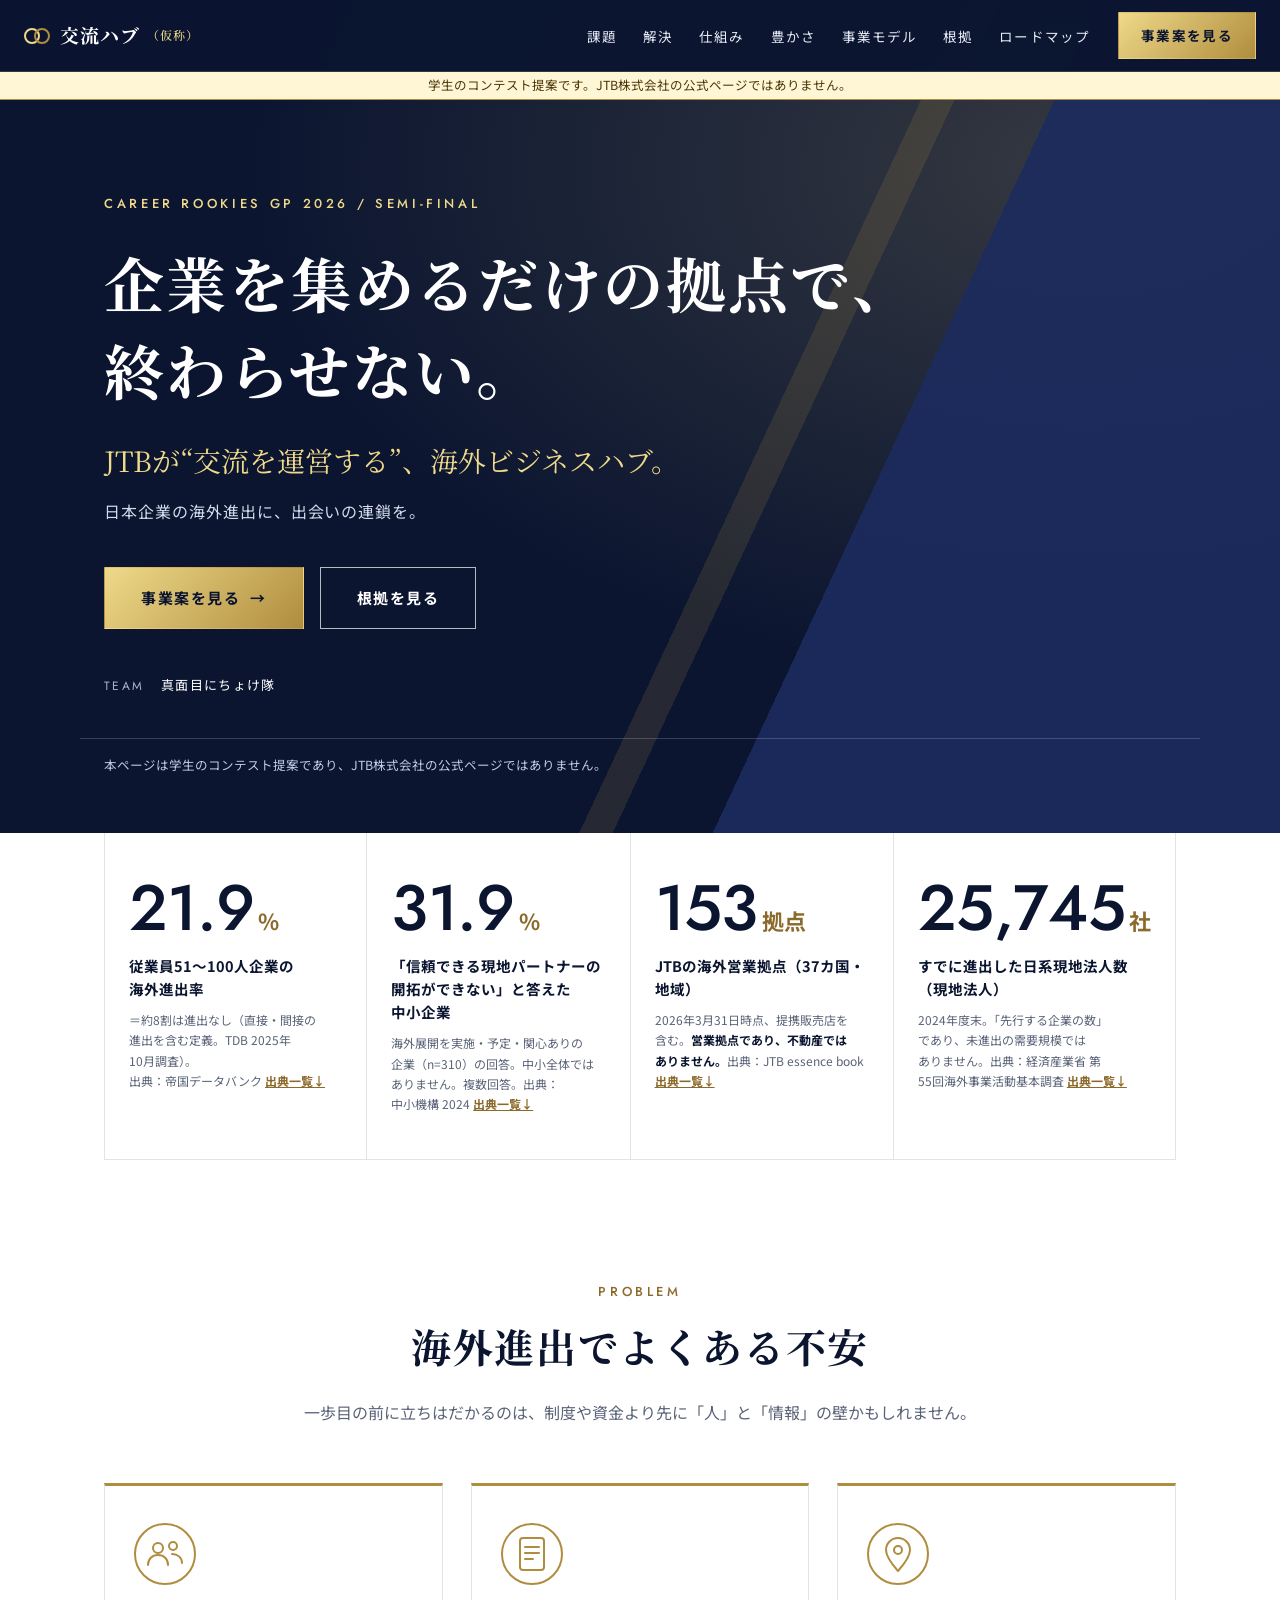
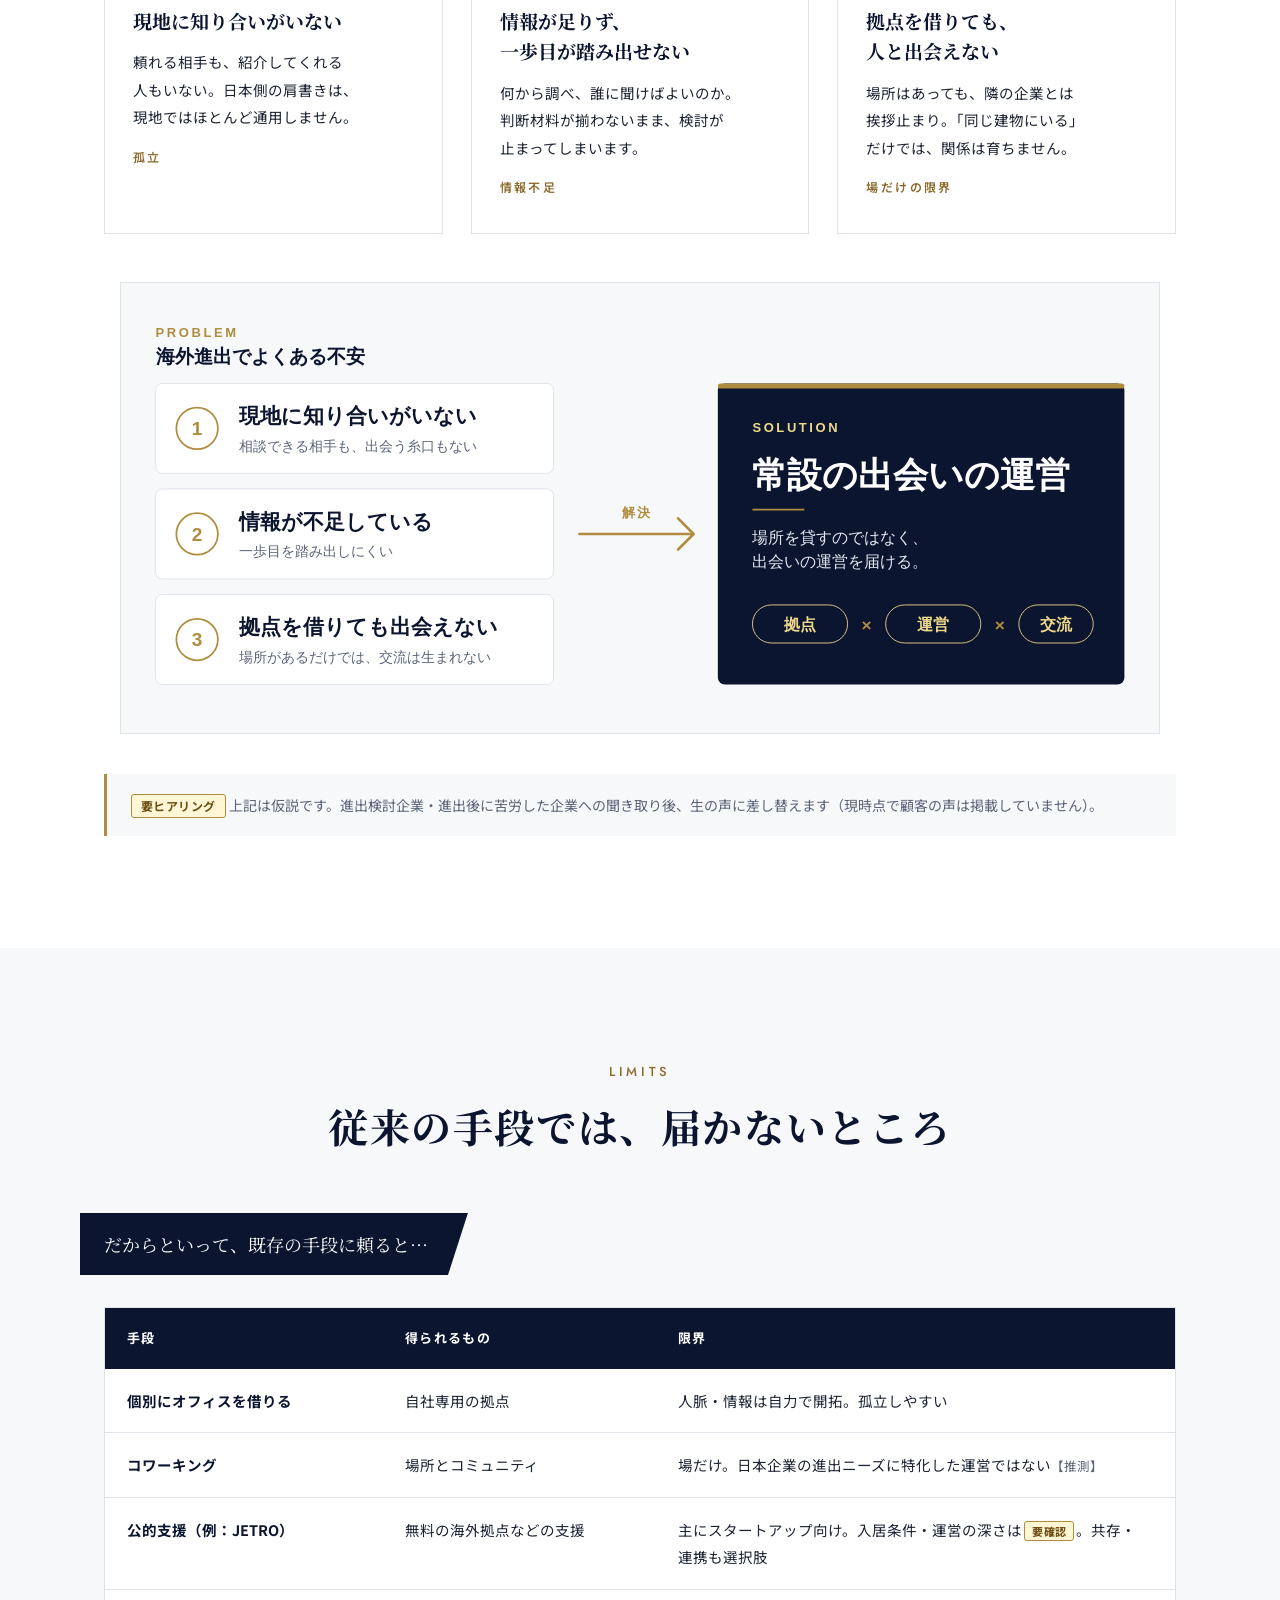
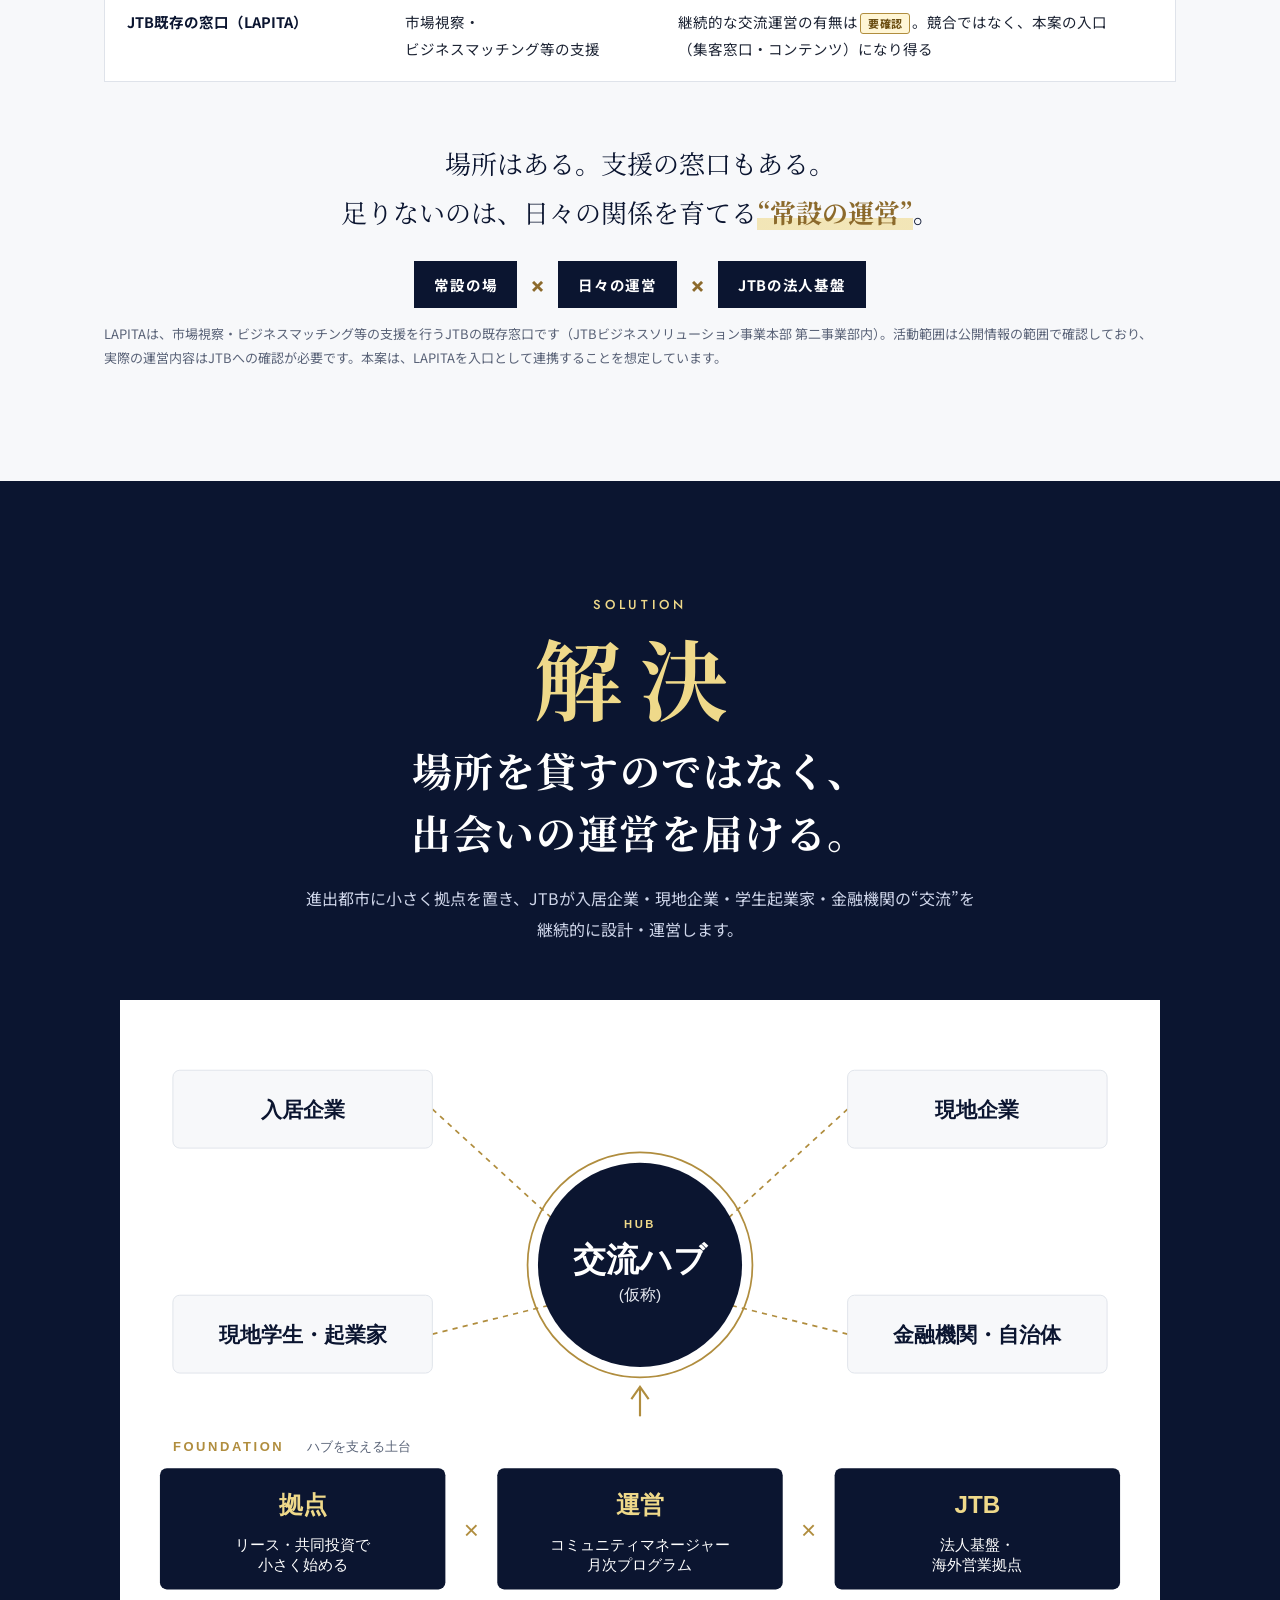
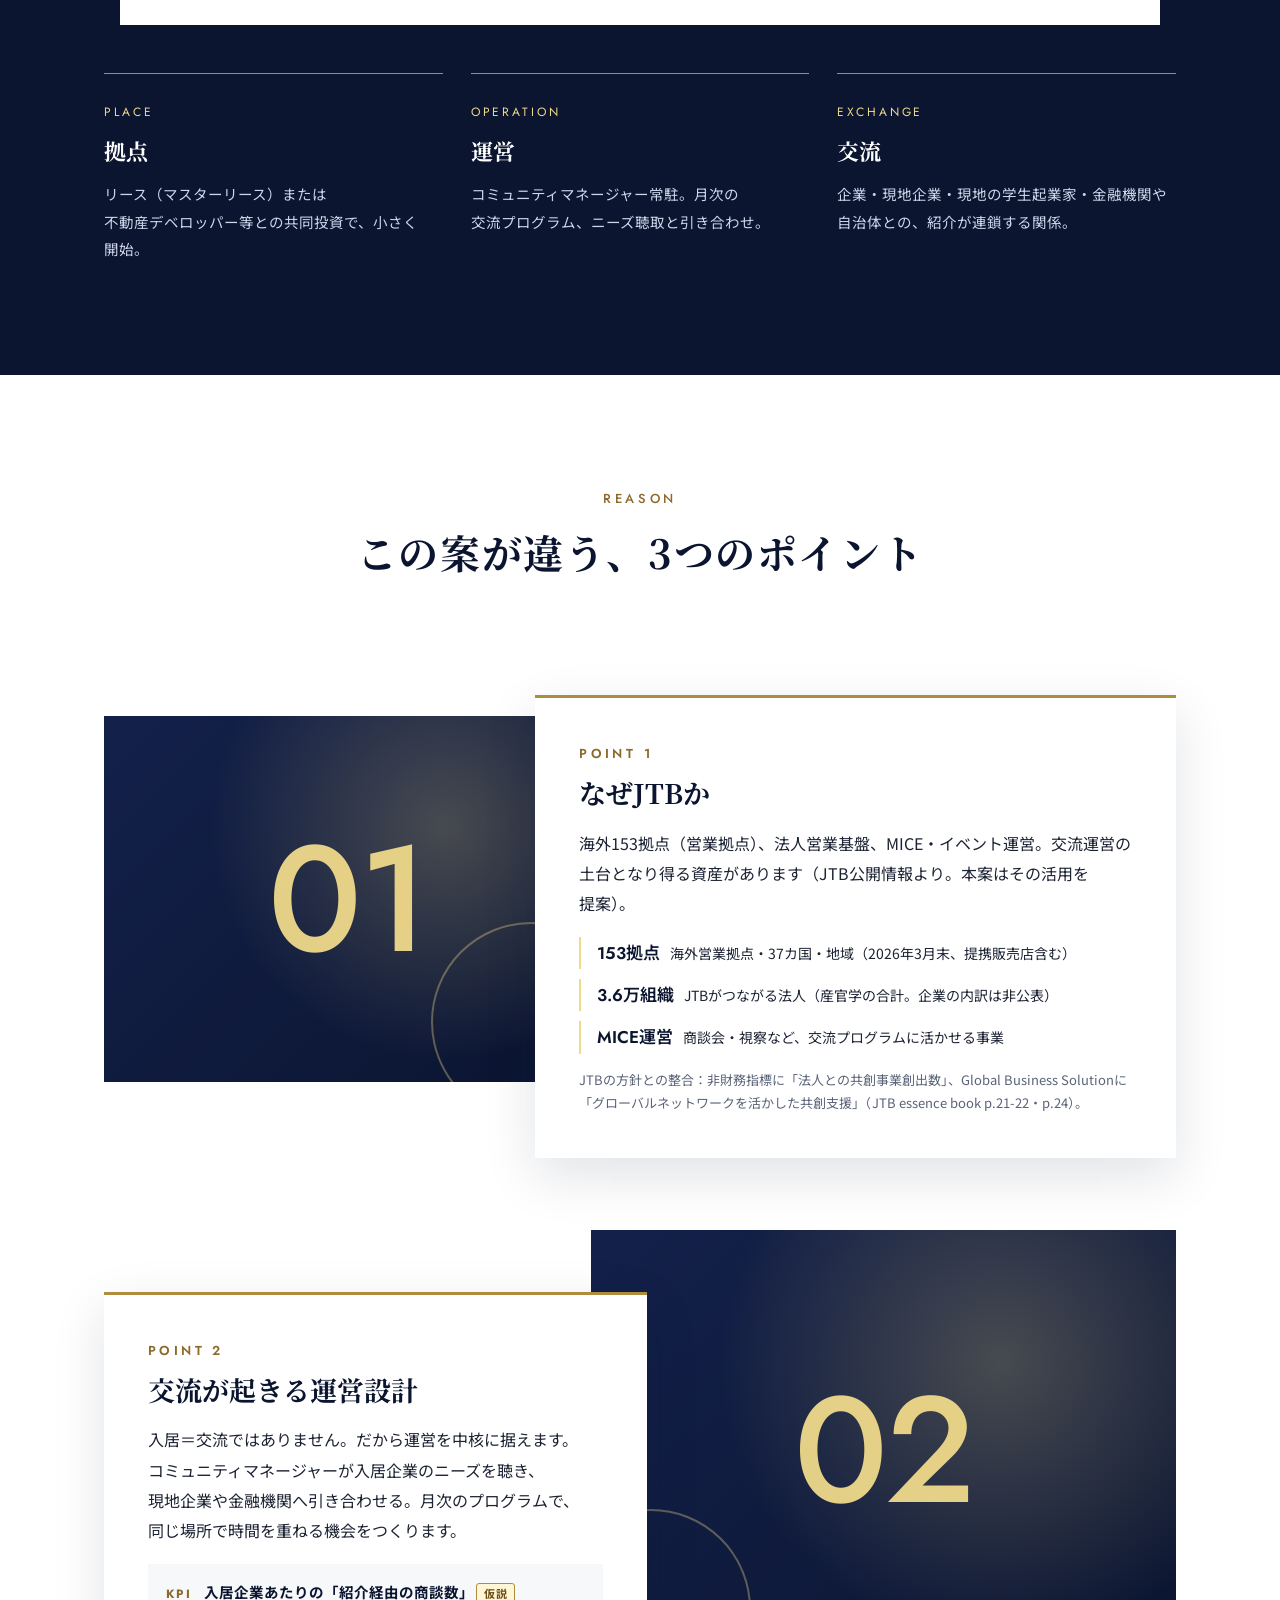
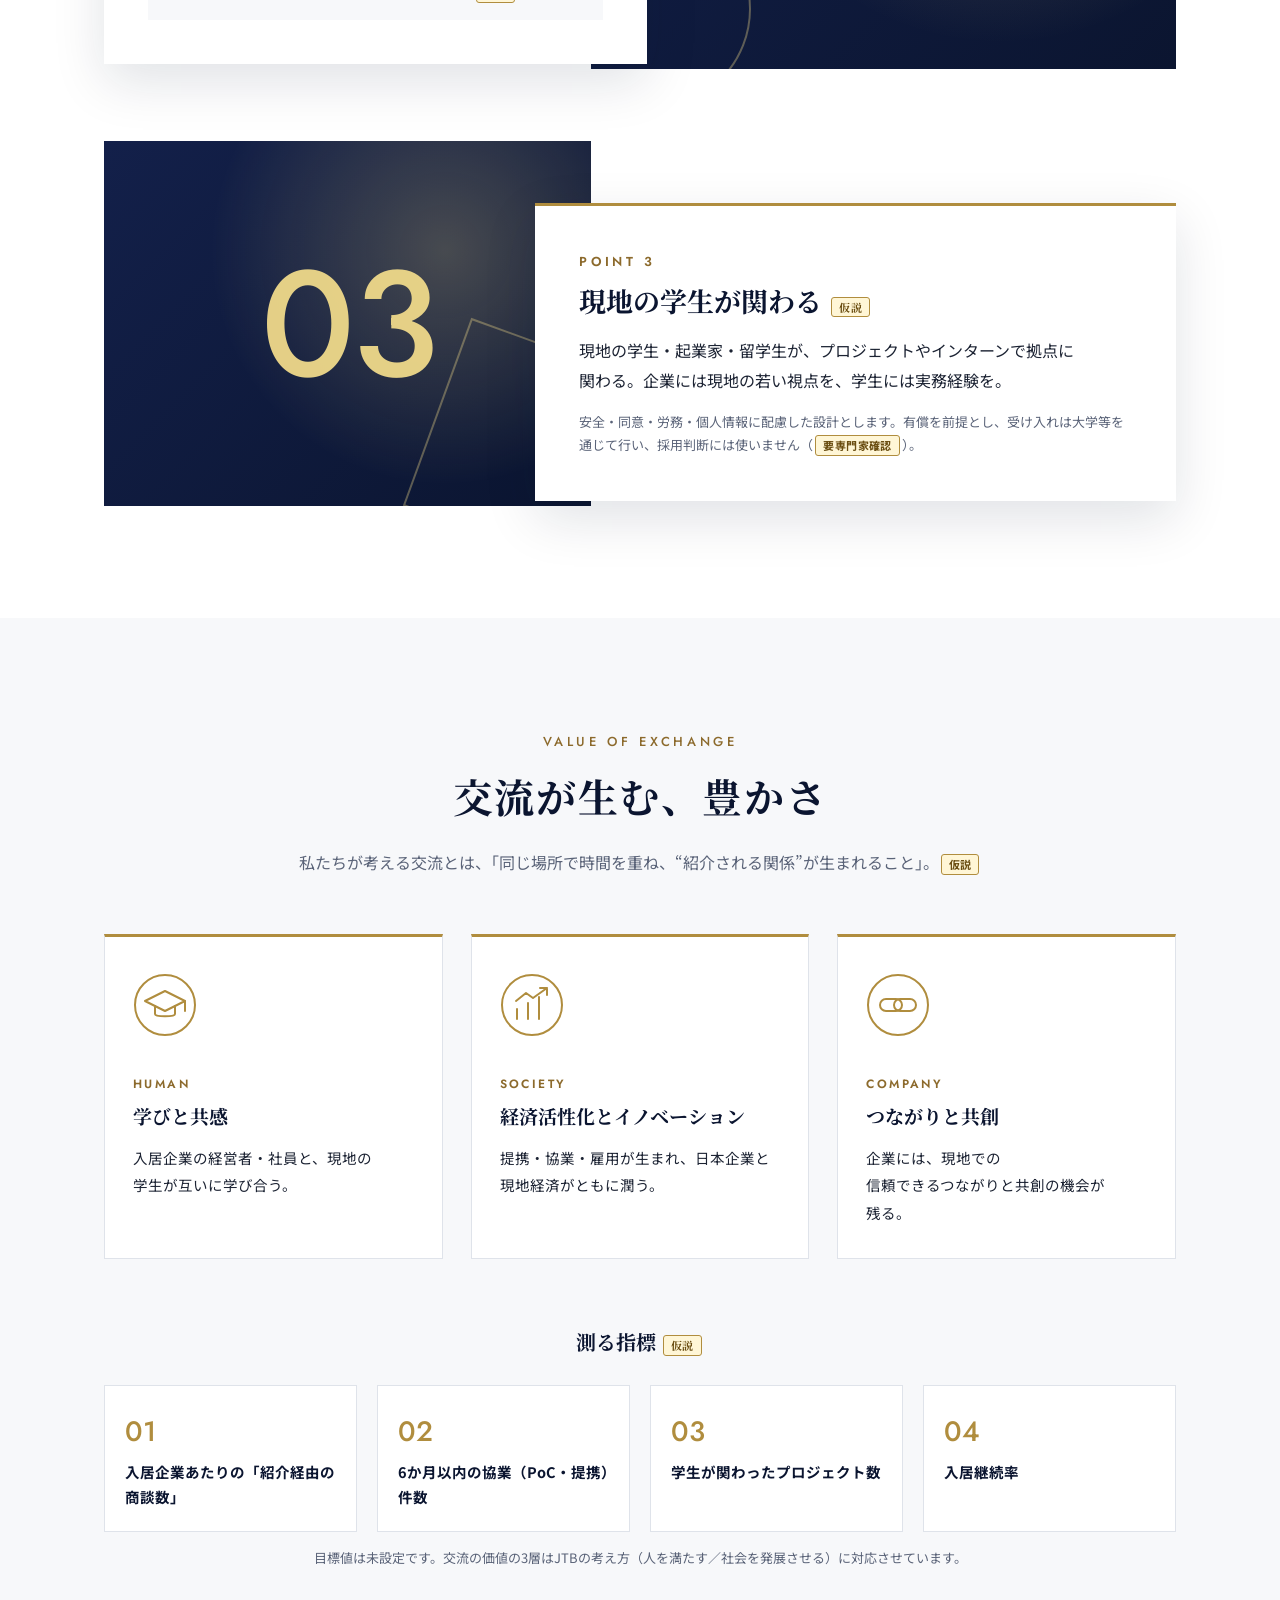
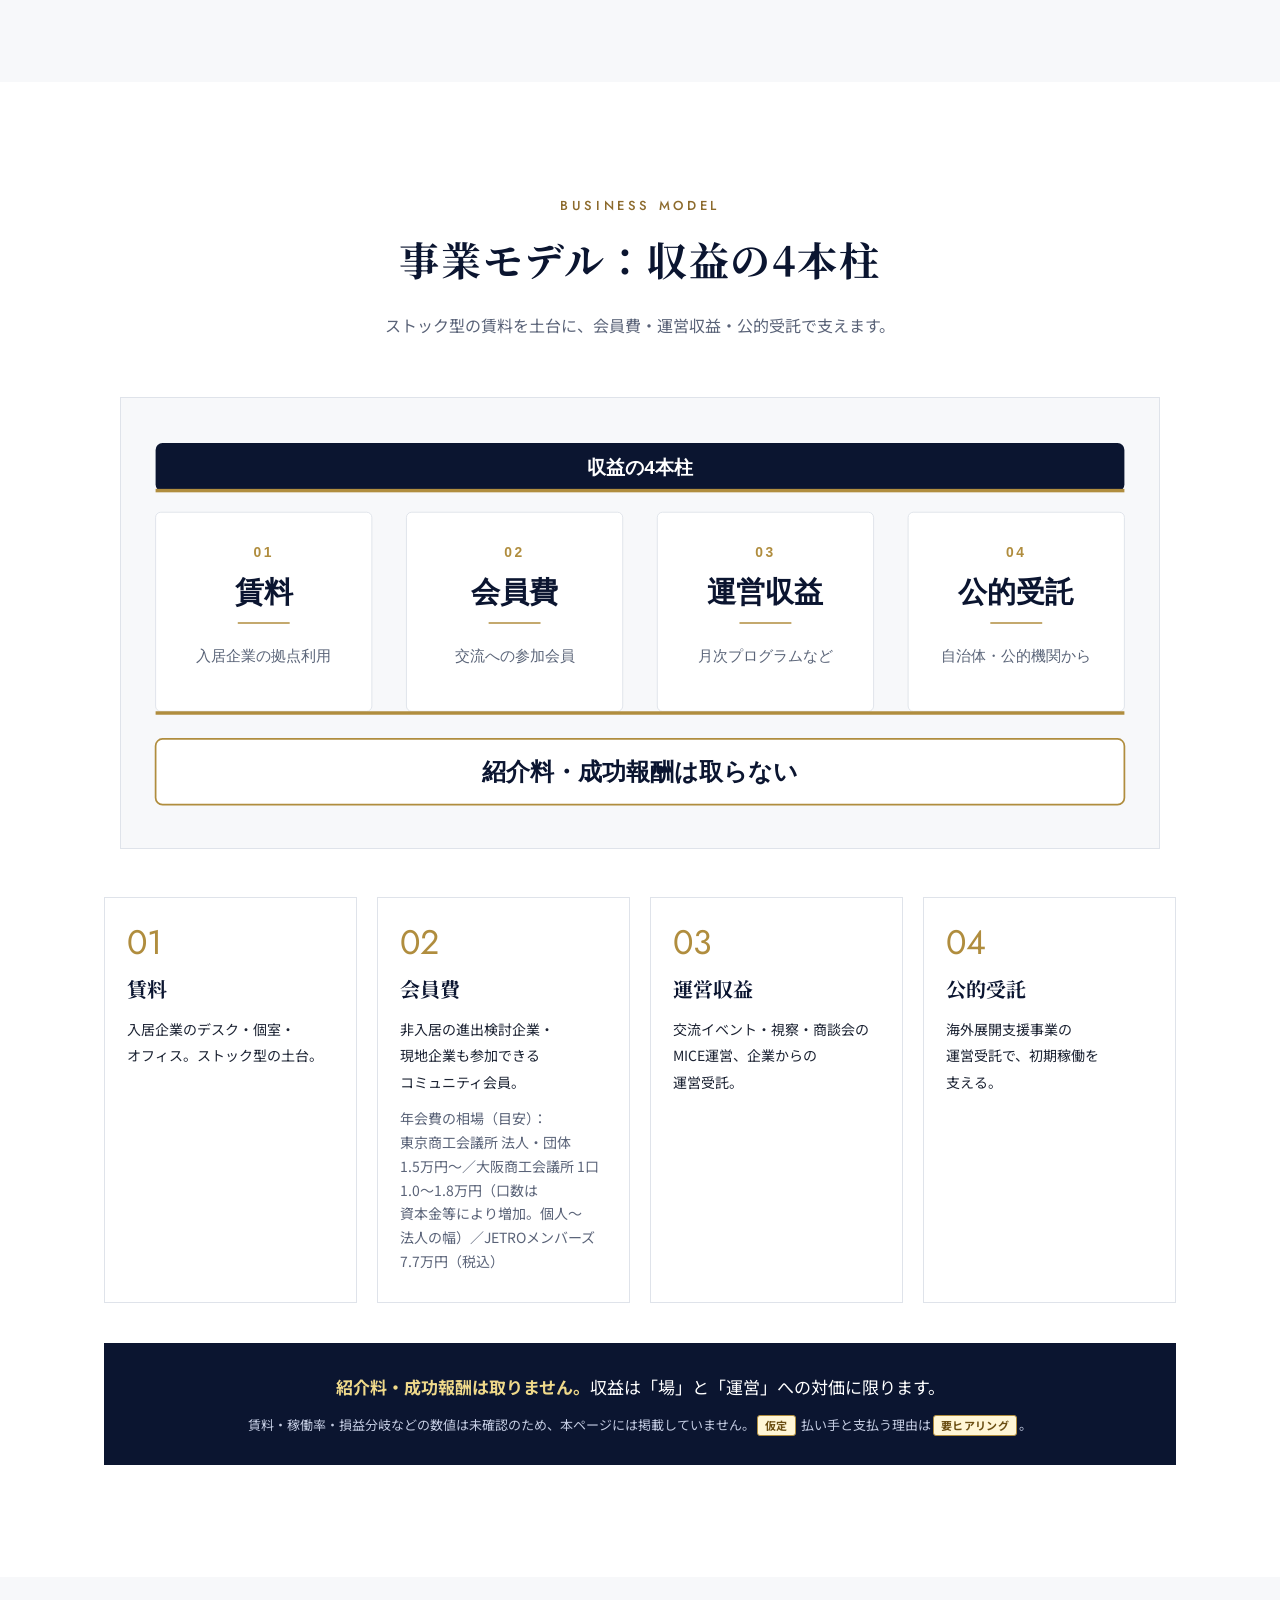
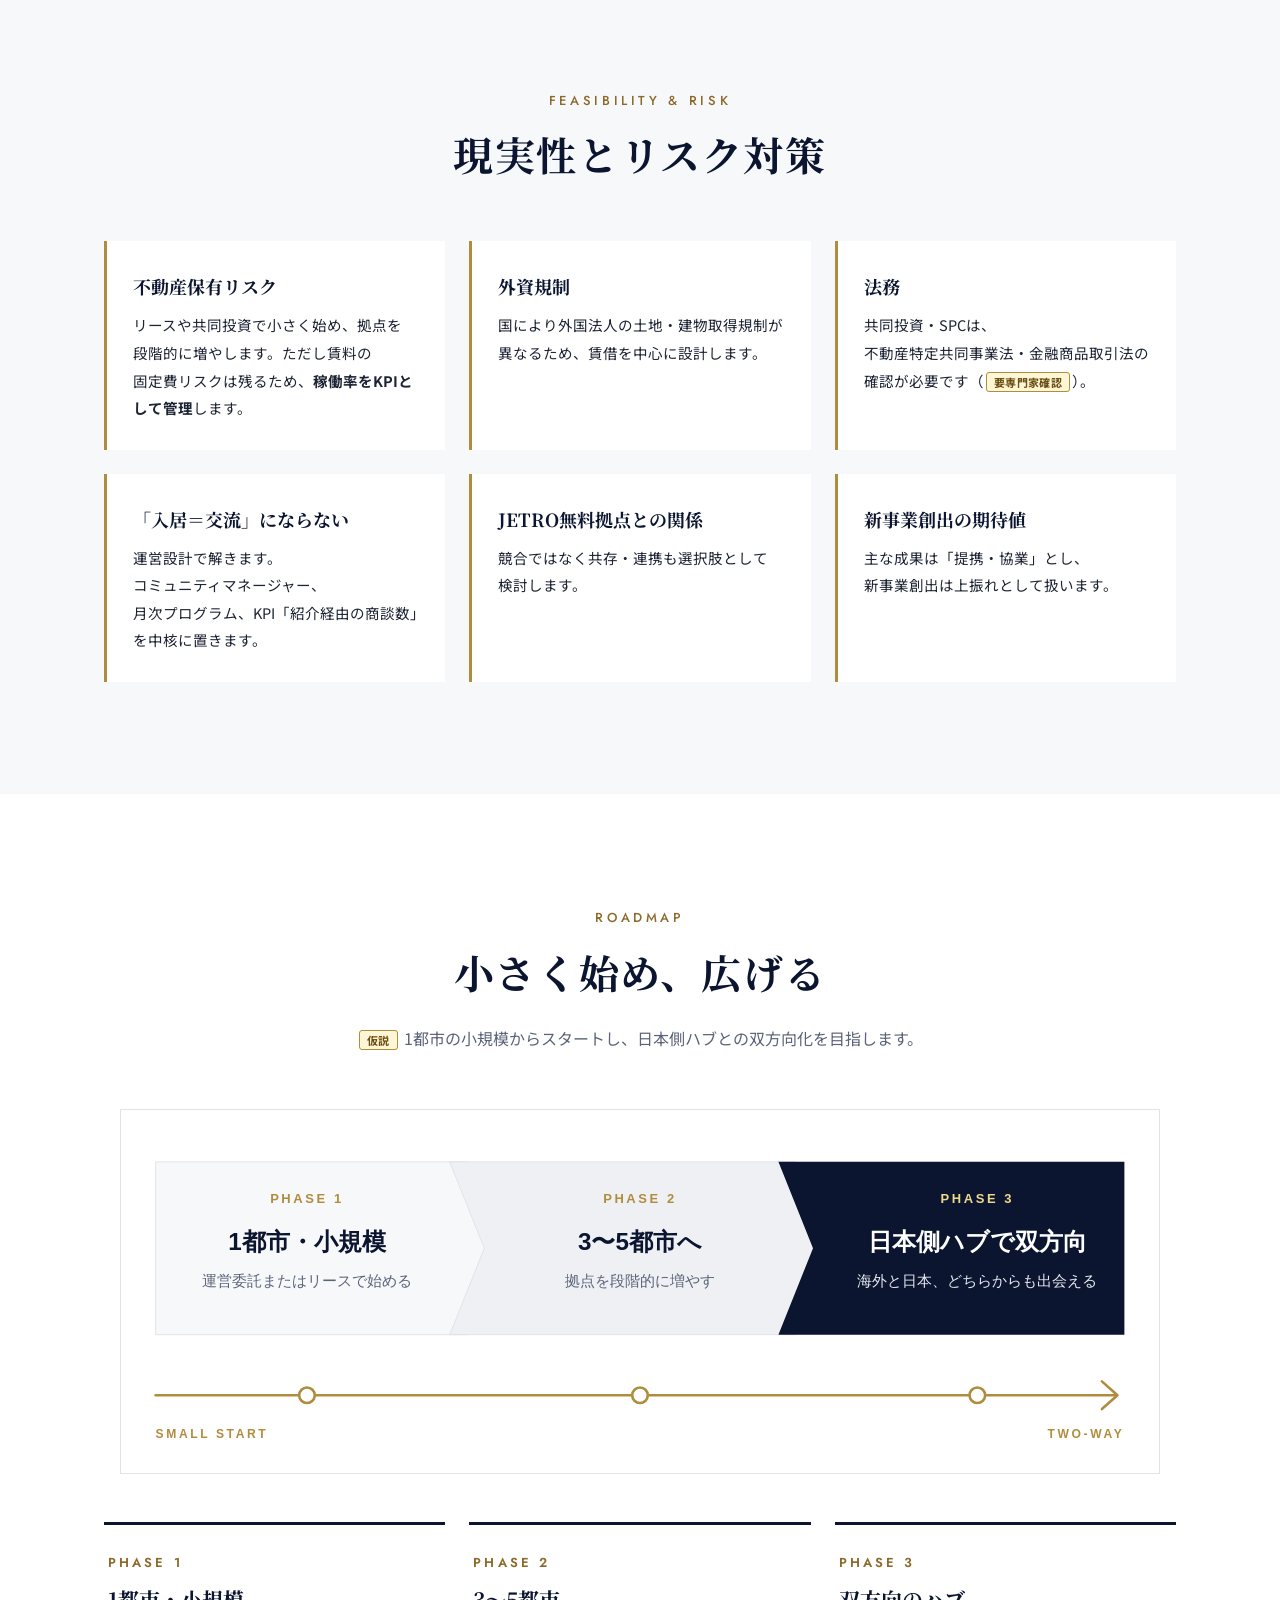
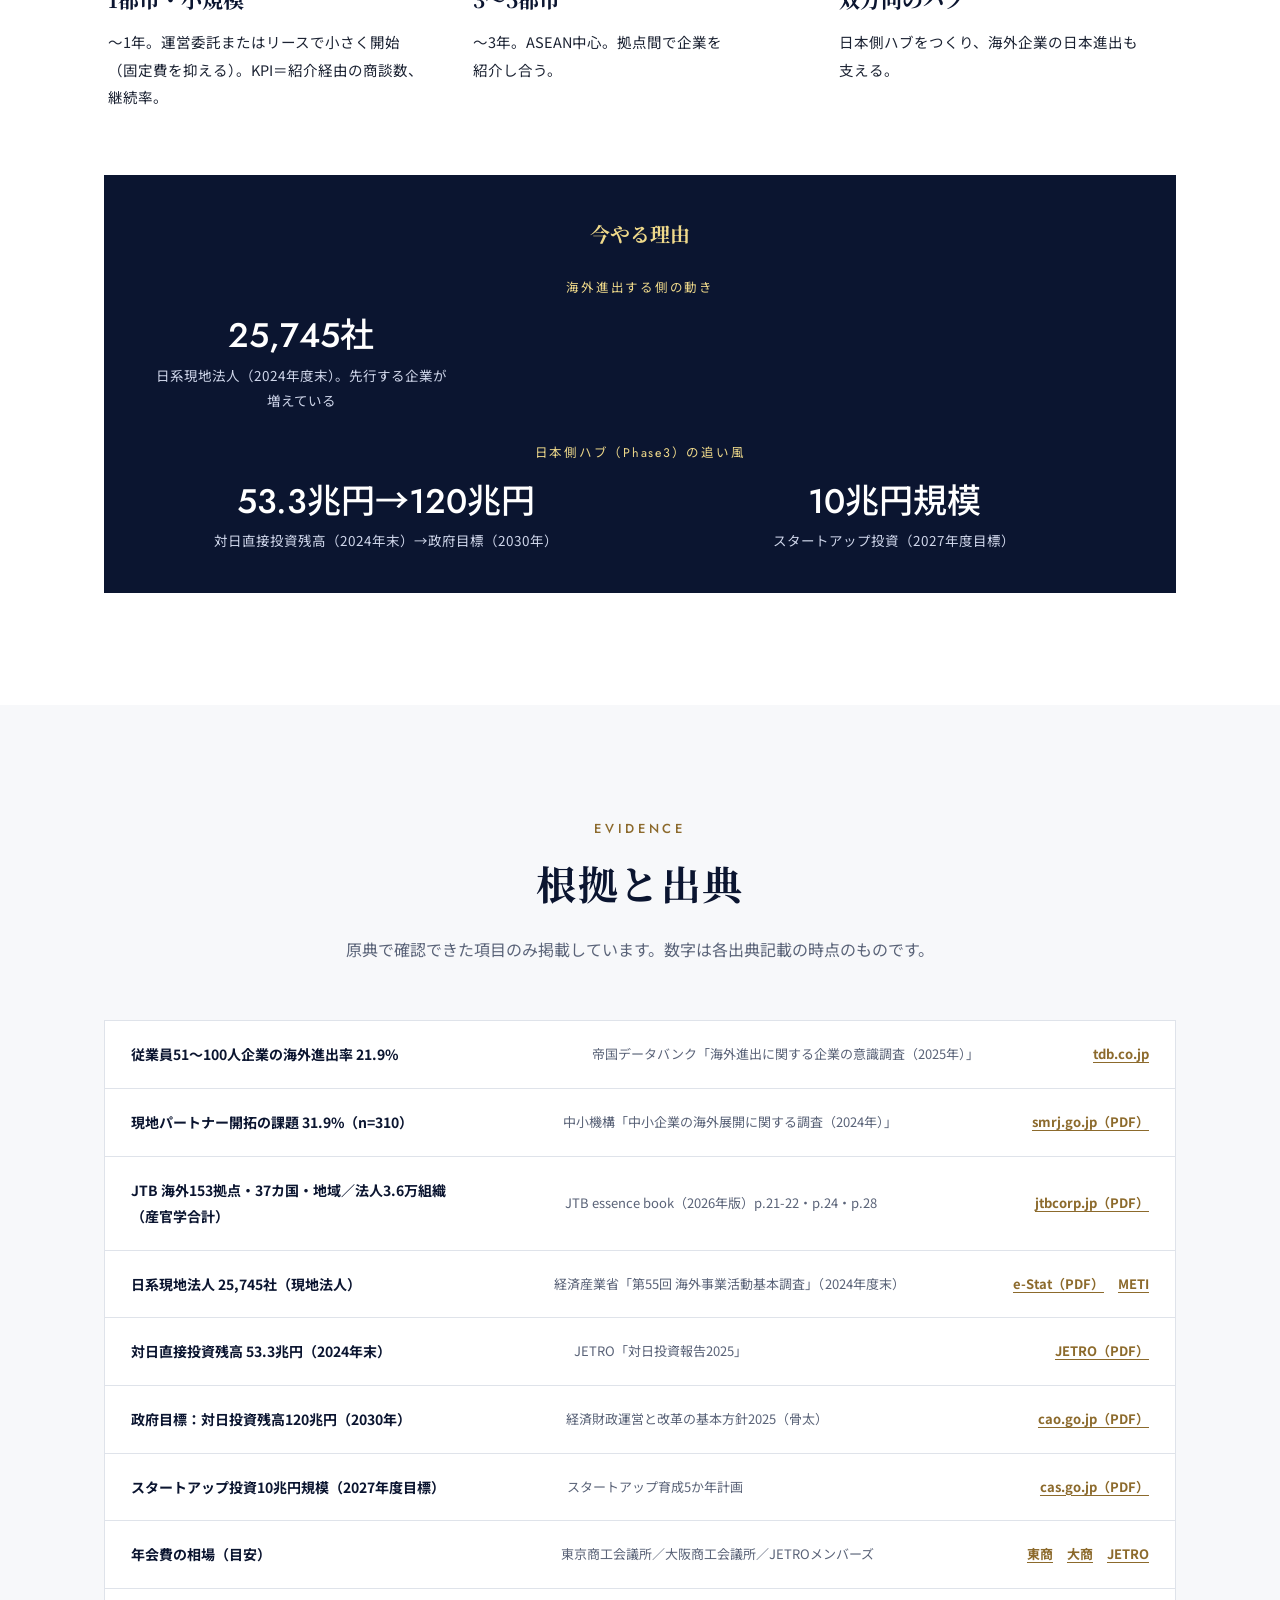
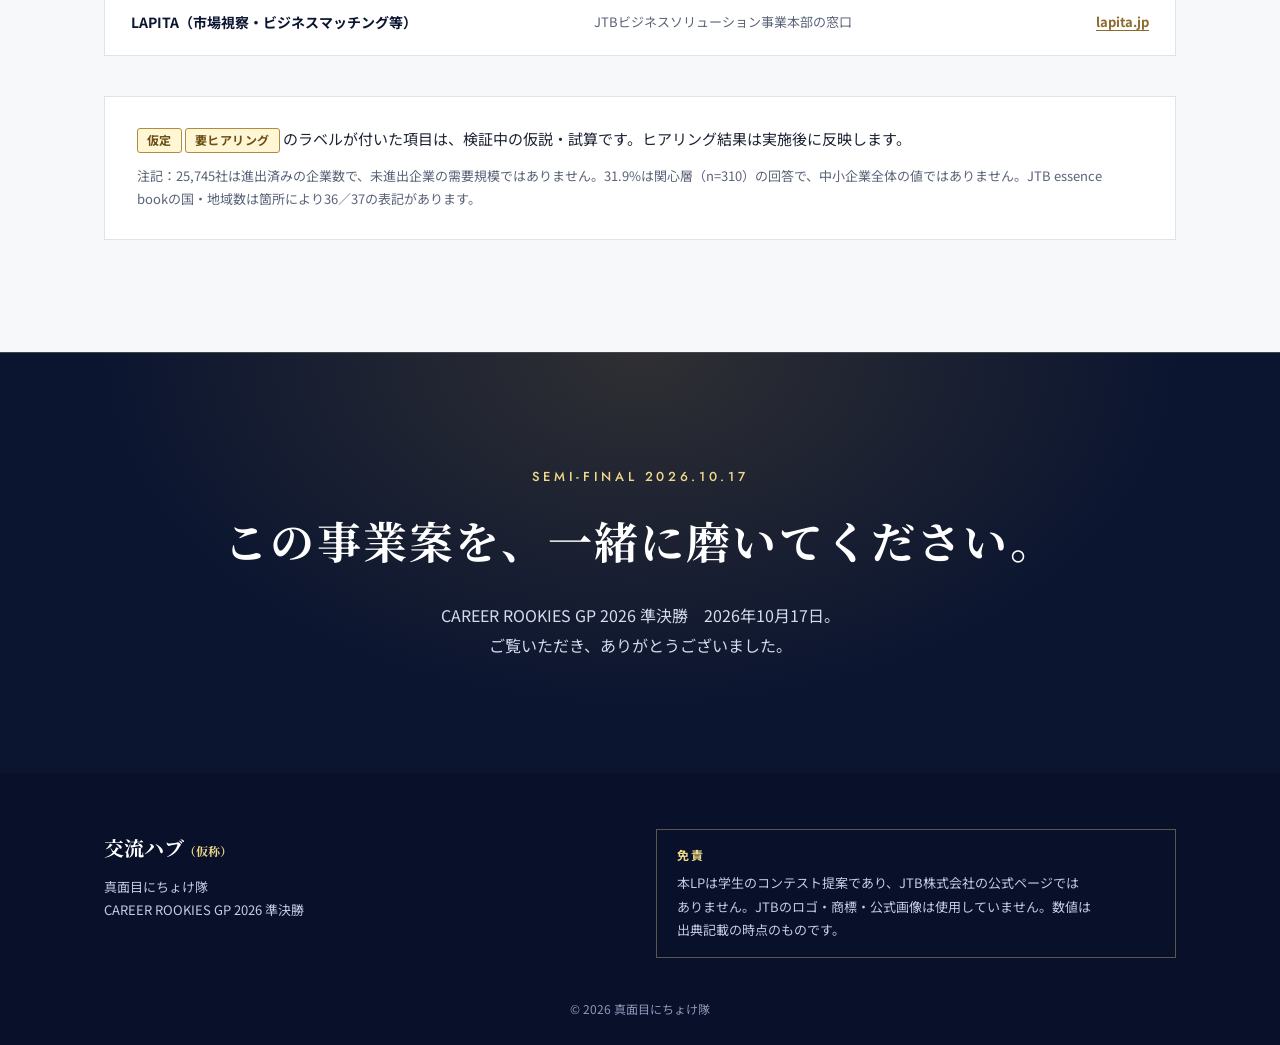
==== docs/index.html @ 0de35f88 "LP初版: 交流ハブ(仮称)の静的サイトを追加 Co-Authored-By: Claude Sonnet 5.5 <noreply@anthropic.com>" ====
<!DOCTYPE html>
<html lang="ja">
<head>
<meta charset="utf-8">
<meta name="viewport" content="width=device-width, initial-scale=1">
<title>交流ハブ（仮称）｜企業を集めるだけの拠点で、終わらせない。</title>
<meta name="description" content="JTBが“交流を運営する”海外ビジネスハブの事業案。CAREER ROOKIES GP 2026 準決勝・真面目にちょけ隊の補助資料です（学生のコンテスト提案であり、JTB株式会社の公式ページではありません）。">
<meta property="og:type" content="website">
<meta property="og:title" content="【学生のコンテスト提案】交流ハブ（仮称）｜JTB公式ページではありません">
<meta property="og:description" content="学生のコンテスト提案（JTB公式ページではありません）。JTBが“交流を運営する”海外ビジネスハブの事業案。CAREER ROOKIES GP 2026 準決勝 補助資料。">
<meta property="og:locale" content="ja_JP">
<meta name="twitter:card" content="summary">
<meta name="referrer" content="strict-origin-when-cross-origin">
<meta name="robots" content="noindex,nofollow">
<meta name="theme-color" content="#0B1530">
<link rel="icon" href="data:image/svg+xml,%3Csvg xmlns='http://www.w3.org/2000/svg' viewBox='0 0 64 64'%3E%3Crect width='64' height='64' rx='12' fill='%230B1530'/%3E%3Ccircle cx='22' cy='32' r='9' fill='none' stroke='%23EFD98A' stroke-width='4'/%3E%3Ccircle cx='42' cy='32' r='9' fill='none' stroke='%23B08D3E' stroke-width='4'/%3E%3C/svg%3E" type="image/svg+xml">
<link rel="preconnect" href="https://fonts.googleapis.com">
<link rel="preconnect" href="https://fonts.gstatic.com" crossorigin>
<link href="https://fonts.googleapis.com/css2?family=Jost:wght@400;500;600&family=Noto+Sans+JP:wght@400;500;700&family=Noto+Serif+JP:wght@500;700&display=swap" rel="stylesheet">
<link rel="stylesheet" href="assets/css/style.css">
</head>
<body>
<a class="skip" href="#main">本文へ移動</a>

<header class="site-header" id="top">
  <div class="header-inner">
    <a class="logo" href="#top"><span class="logo-mark" aria-hidden="true"></span>交流ハブ<small>（仮称）</small></a>
    <button class="nav-toggle" type="button" aria-expanded="false" aria-controls="gnav" aria-label="メニューを開く"><span></span><span></span></button>
    <nav class="gnav" id="gnav" aria-label="ページ内メニュー">
      <ul>
        <li><a href="#problem">課題</a></li>
        <li><a href="#solution">解決</a></li>
        <li><a href="#points">仕組み</a></li>
        <li><a href="#value">豊かさ</a></li>
        <li><a href="#model">事業モデル</a></li>
        <li><a href="#evidence">根拠</a></li>
        <li><a href="#roadmap">ロードマップ</a></li>
      </ul>
      <a class="btn btn-gold btn-sm nav-cta" href="#solution">事業案を見る</a>
    </nav>
  </div>
</header>
<p class="disc-bar" role="note">学生のコンテスト提案です。JTB株式会社の公式ページではありません。</p>

<main id="main">

<!-- 1 FIRST VIEW -->
<section class="fv">
  <div class="fv-bg" aria-hidden="true"></div>
  <div class="container fv-inner">
    <p class="label label-light">CAREER ROOKIES GP 2026 / SEMI-FINAL</p>
    <h1 class="fv-title">企業を集めるだけの拠点で、<br>終わらせない。</h1>
    <p class="fv-sub">JTBが“交流を運営する”、<br class="sp">海外ビジネスハブ。</p>
    <p class="fv-lead">日本企業の海外進出に、出会いの連鎖を。</p>
    <div class="btn-row">
      <a class="btn btn-gold" href="#solution">事業案を見る <span aria-hidden="true">→</span></a>
      <a class="btn btn-ghost" href="#evidence">根拠を見る</a>
    </div>
    <p class="fv-team">TEAM <span>真面目にちょけ隊</span></p>
  </div>
  <p class="fv-disclaimer">本ページは学生のコンテスト提案であり、JTB株式会社の公式ページではありません。</p>
</section>

<!-- 2 NUMBERS -->
<section class="numbers" aria-labelledby="numbers-h">
  <div class="container">
    <h2 class="sr-only" id="numbers-h">数字で見る背景</h2>
    <ul class="num-grid">
      <li>
        <p class="num"><span>21.9</span><em>%</em></p>
        <p class="num-t">従業員51〜100人企業の海外進出率</p>
        <p class="num-n">＝約8割は進出なし（直接・間接の進出を含む定義。TDB 2025年10月調査）。<br>出典：帝国データバンク <a class="src" href="#evidence">出典一覧↓</a></p>
      </li>
      <li>
        <p class="num"><span>31.9</span><em>%</em></p>
        <p class="num-t">「信頼できる現地パートナーの開拓ができない」と答えた中小企業</p>
        <p class="num-n">海外展開を実施・予定・関心ありの企業（n=310）の回答。中小全体ではありません。複数回答。出典：中小機構 2024 <a class="src" href="#evidence">出典一覧↓</a></p>
      </li>
      <li>
        <p class="num"><span>153</span><em>拠点</em></p>
        <p class="num-t">JTBの海外営業拠点（37カ国・地域）</p>
        <p class="num-n">2026年3月31日時点、提携販売店を含む。<b>営業拠点であり、不動産ではありません。</b>出典：JTB essence book <a class="src" href="#evidence">出典一覧↓</a></p>
      </li>
      <li>
        <p class="num"><span>25,745</span><em>社</em></p>
        <p class="num-t">すでに進出した日系現地法人数（現地法人）</p>
        <p class="num-n">2024年度末。「先行する企業の数」であり、未進出の需要規模ではありません。出典：経済産業省 第55回海外事業活動基本調査 <a class="src" href="#evidence">出典一覧↓</a></p>
      </li>
    </ul>
  </div>
</section>

<!-- 3 PROBLEM -->
<section class="sec" id="problem">
  <div class="container">
    <header class="sec-head">
      <p class="label">PROBLEM</p>
      <h2 class="h2">海外進出でよくある不安</h2>
      <p class="sec-lead">一歩目の前に立ちはだかるのは、制度や資金より先に「人」と「情報」の壁かもしれません。</p>
    </header>
    <ul class="cards3">
      <li class="card">
        <img src="assets/img/icon-people.svg" alt="" width="64" height="64" class="card-ico">
        <h3>現地に知り合いがいない</h3>
        <p>頼れる相手も、紹介してくれる人もいない。日本側の肩書きは、現地ではほとんど通用しません。</p>
        <p class="tag">孤立</p>
      </li>
      <li class="card">
        <img src="assets/img/icon-info.svg" alt="" width="64" height="64" class="card-ico">
        <h3>情報が足りず、一歩目が踏み出せない</h3>
        <p>何から調べ、誰に聞けばよいのか。判断材料が揃わないまま、検討が止まってしまいます。</p>
        <p class="tag">情報不足</p>
      </li>
      <li class="card">
        <img src="assets/img/icon-place.svg" alt="" width="64" height="64" class="card-ico">
        <h3>拠点を借りても、人と出会えない</h3>
        <p>場所はあっても、隣の企業とは挨拶止まり。「同じ建物にいる」だけでは、関係は育ちません。</p>
        <p class="tag">場だけの限界</p>
      </li>
    </ul>
    <figure class="diagram only-pc diagram-prob">
      <img src="assets/img/diagram-problem.svg" alt="課題から解決への図。現地に知り合いがいない、情報が不足している、拠点を借りても出会えない、という3つの課題に対し、常設の出会いの運営で応える。" width="1200" height="520" loading="lazy">
    </figure>
    <p class="note-box"><span class="badge">要ヒアリング</span> 上記は仮説です。進出検討企業・進出後に苦労した企業への聞き取り後、生の声に差し替えます（現時点で顧客の声は掲載していません）。</p>
  </div>
</section>

<!-- 4 LIMITS -->
<section class="sec sec-gray" id="limits">
  <div class="container">
    <header class="sec-head">
      <p class="label">LIMITS</p>
      <h2 class="h2">従来の手段では、届かないところ</h2>
    </header>
    <div class="limit-band"><p>だからといって、既存の手段に頼ると…</p></div>
    <div class="table-wrap">
      <table class="cmp">
        <thead><tr><th scope="col">手段</th><th scope="col">得られるもの</th><th scope="col">限界</th></tr></thead>
        <tbody>
          <tr><th scope="row">個別にオフィスを借りる</th><td data-l="得られるもの">自社専用の拠点</td><td data-l="限界">人脈・情報は自力で開拓。孤立しやすい</td></tr>
          <tr><th scope="row">コワーキング</th><td data-l="得られるもの">場所とコミュニティ</td><td data-l="限界">場だけ。日本企業の進出ニーズに特化した運営ではない<span class="mini">【推測】</span></td></tr>
          <tr><th scope="row">公的支援（例：JETRO）</th><td data-l="得られるもの">無料の海外拠点などの支援</td><td data-l="限界">主にスタートアップ向け。入居条件・運営の深さは<span class="badge badge-sm">要確認</span>。共存・連携も選択肢</td></tr>
          <tr><th scope="row">JTB既存の窓口（LAPITA）</th><td data-l="得られるもの">市場視察・ビジネスマッチング等の支援</td><td data-l="限界">継続的な交流運営の有無は<span class="badge badge-sm">要確認</span>。競合ではなく、本案の入口（集客窓口・コンテンツ）になり得る</td></tr>
        </tbody>
      </table>
    </div>
    <p class="statement">場所はある。支援の窓口もある。<br>足りないのは、日々の関係を育てる<strong class="nw">“常設の運営”</strong>。</p>
    <p class="formula"><span>常設の場</span><i>×</i><span>日々の運営</span><i>×</i><span>JTBの法人基盤</span></p>
    <p class="fine">LAPITAは、市場視察・ビジネスマッチング等の支援を行うJTBの既存窓口です（JTBビジネスソリューション事業本部 第二事業部内）。活動範囲は公開情報の範囲で確認しており、実際の運営内容はJTBへの確認が必要です。本案は、LAPITAを入口として連携することを想定しています。</p>
  </div>
</section>

<!-- 5 SOLUTION -->
<section class="sec sec-navy" id="solution">
  <div class="container">
    <header class="sec-head sec-head-light">
      <p class="label label-light">SOLUTION</p>
      <p class="kaiketsu">解決</p>
      <h2 class="h2 h2-light">場所を貸すのではなく、<br>出会いの運営を届ける。</h2>
      <p class="sec-lead">進出都市に小さく拠点を置き、JTBが入居企業・現地企業・学生起業家・金融機関の“交流”を継続的に設計・運営します。</p>
    </header>
    <figure class="diagram diagram-light only-pc">
      <img src="assets/img/diagram-structure.svg" alt="拠点・運営・交流の構造図。拠点（リースまたは共同投資で小さく開始）と、運営（コミュニティマネージャーと月次プログラム）が、交流（日本企業・現地企業・現地学生起業家・金融機関）を生み出す。" width="1200" height="720" loading="lazy">
    </figure>
    <div class="stack only-sp" role="group" aria-label="拠点・運営・交流の構造">
      <div class="stack-hub"><span>HUB</span>交流ハブ<small>（仮称）</small></div>
      <p class="stack-cap">交流する相手</p>
      <ul class="stack-list"><li>入居企業</li><li>現地企業</li><li>現地学生・起業家</li><li>金融機関・自治体</li></ul>
      <p class="stack-cap">ハブを支える土台</p>
      <ul class="stack-base">
        <li><b>拠点</b>リース・共同投資で小さく始める</li>
        <li><b>運営</b>コミュニティマネージャー・月次プログラム</li>
        <li><b>JTB</b>法人基盤・海外営業拠点</li>
      </ul>
    </div>
    <ul class="trio">
      <li><span class="trio-en">PLACE</span><h3>拠点</h3><p>リース（マスターリース）または不動産デベロッパー等との共同投資で、小さく開始。</p></li>
      <li><span class="trio-en">OPERATION</span><h3>運営</h3><p>コミュニティマネージャー常駐。月次の交流プログラム、ニーズ聴取と引き合わせ。</p></li>
      <li><span class="trio-en">EXCHANGE</span><h3>交流</h3><p>企業・現地企業・現地の学生起業家・金融機関や自治体との、紹介が連鎖する関係。</p></li>
    </ul>
  </div>
</section>

<!-- 6 POINTS -->
<section class="sec" id="points">
  <div class="container">
    <header class="sec-head">
      <p class="label">REASON</p>
      <h2 class="h2">この案が違う、3つのポイント</h2>
    </header>

    <article class="point">
      <div class="point-visual point-visual-a" aria-hidden="true"><span>01</span></div>
      <div class="point-body">
        <p class="point-no">POINT 1</p>
        <h3>なぜJTBか</h3>
        <p>海外153拠点（営業拠点）、法人営業基盤、MICE・イベント運営。交流運営の土台となり得る資産があります（JTB公開情報より。本案はその活用を提案）。</p>
        <ul class="facts">
          <li><b>153拠点</b>海外営業拠点・37カ国・地域（2026年3月末、提携販売店含む）</li>
          <li><b>3.6万組織</b>JTBがつながる法人（産官学の合計。企業の内訳は非公表）</li>
          <li><b>MICE運営</b>商談会・視察など、交流プログラムに活かせる事業</li>
        </ul>
        <p class="fine">JTBの方針との整合：非財務指標に「法人との共創事業創出数」、Global Business Solutionに「グローバルネットワークを活かした共創支援」（JTB essence book p.21-22・p.24）。</p>
      </div>
    </article>

    <article class="point point-rev">
      <div class="point-visual point-visual-b" aria-hidden="true"><span>02</span></div>
      <div class="point-body">
        <p class="point-no">POINT 2</p>
        <h3>交流が起きる運営設計</h3>
        <p>入居＝交流ではありません。だから運営を中核に据えます。コミュニティマネージャーが入居企業のニーズを聴き、現地企業や金融機関へ引き合わせる。月次のプログラムで、同じ場所で時間を重ねる機会をつくります。</p>
        <p class="kpi"><span>KPI</span>入居企業あたりの「紹介経由の商談数」<span class="badge badge-sm">仮説</span></p>
      </div>
    </article>

    <article class="point">
      <div class="point-visual point-visual-c" aria-hidden="true"><span>03</span></div>
      <div class="point-body">
        <p class="point-no">POINT 3</p>
        <h3>現地の学生が関わる <span class="badge badge-sm">仮説</span></h3>
        <p>現地の学生・起業家・留学生が、プロジェクトやインターンで拠点に関わる。企業には現地の若い視点を、学生には実務経験を。</p>
        <p class="fine">安全・同意・労務・個人情報に配慮した設計とします。有償を前提とし、受け入れは大学等を通じて行い、採用判断には使いません（<span class="badge badge-sm">要専門家確認</span>）。</p>
      </div>
    </article>
  </div>
</section>

<!-- 7 VALUE -->
<section class="sec sec-gray" id="value">
  <div class="container">
    <header class="sec-head">
      <p class="label">VALUE OF EXCHANGE</p>
      <h2 class="h2">交流が生む、豊かさ</h2>
      <p class="sec-lead">私たちが考える交流とは、「同じ場所で時間を重ね、“紹介される関係”が生まれること」。<span class="badge badge-sm">仮説</span></p>
    </header>
    <ul class="cards3">
      <li class="card card-plain">
        <img src="assets/img/icon-student.svg" alt="" width="64" height="64" class="card-ico">
        <p class="tag">HUMAN</p><h3>学びと共感</h3>
        <p>入居企業の経営者・社員と、現地の学生が互いに学び合う。</p>
      </li>
      <li class="card card-plain">
        <img src="assets/img/icon-growth.svg" alt="" width="64" height="64" class="card-ico">
        <p class="tag">SOCIETY</p><h3>経済活性化とイノベーション</h3>
        <p>提携・協業・雇用が生まれ、日本企業と現地経済がともに潤う。</p>
      </li>
      <li class="card card-plain">
        <img src="assets/img/icon-link.svg" alt="" width="64" height="64" class="card-ico">
        <p class="tag">COMPANY</p><h3>つながりと共創</h3>
        <p>企業には、現地での信頼できるつながりと共創の機会が残る。</p>
      </li>
    </ul>
    <h3 class="h3c">測る指標 <span class="badge badge-sm">仮説</span></h3>
    <ul class="kpis">
      <li><span>01</span>入居企業あたりの「紹介経由の商談数」</li>
      <li><span>02</span>6か月以内の協業（PoC・提携）件数</li>
      <li><span>03</span>学生が関わったプロジェクト数</li>
      <li><span>04</span>入居継続率</li>
    </ul>
    <p class="fine center">目標値は未設定です。交流の価値の3層はJTBの考え方（人を満たす／社会を発展させる）に対応させています。</p>
  </div>
</section>

<!-- 8 MODEL -->
<section class="sec" id="model">
  <div class="container">
    <header class="sec-head">
      <p class="label">BUSINESS MODEL</p>
      <h2 class="h2">事業モデル：収益の4本柱</h2>
      <p class="sec-lead">ストック型の賃料を土台に、会員費・運営収益・公的受託で支えます。</p>
    </header>
    <figure class="diagram only-pc">
      <img src="assets/img/diagram-revenue.svg" alt="収益の4本柱：賃料、会員費、運営収益、公的受託。" width="1200" height="520" loading="lazy">
    </figure>
    <ul class="pillars">
      <li><span class="p-no">01</span><h3>賃料</h3><p>入居企業のデスク・個室・オフィス。ストック型の土台。</p></li>
      <li><span class="p-no">02</span><h3>会員費</h3><p>非入居の進出検討企業・現地企業も参加できるコミュニティ会員。</p><p class="mini">年会費の相場（目安）：東京商工会議所 法人・団体1.5万円〜／大阪商工会議所 1口1.0〜1.8万円（口数は資本金等により増加。個人〜法人の幅）／JETROメンバーズ 7.7万円（税込）</p></li>
      <li><span class="p-no">03</span><h3>運営収益</h3><p>交流イベント・視察・商談会のMICE運営、企業からの運営受託。</p></li>
      <li><span class="p-no">04</span><h3>公的受託</h3><p>海外展開支援事業の運営受託で、初期稼働を支える。</p></li>
    </ul>
    <div class="callout">
      <p><b>紹介料・成功報酬は取りません。</b>収益は「場」と「運営」への対価に限ります。</p>
      <p class="fine">賃料・稼働率・損益分岐などの数値は未確認のため、本ページには掲載していません。<span class="badge badge-sm">仮定</span> 払い手と支払う理由は<span class="badge badge-sm">要ヒアリング</span>。</p>
    </div>
  </div>
</section>

<!-- 9 RISK -->
<section class="sec sec-gray" id="risk">
  <div class="container">
    <header class="sec-head">
      <p class="label">FEASIBILITY &amp; RISK</p>
      <h2 class="h2">現実性とリスク対策</h2>
    </header>
    <ul class="risks">
      <li><h3>不動産保有リスク</h3><p>リースや共同投資で小さく始め、拠点を段階的に増やします。ただし賃料の固定費リスクは残るため、<b>稼働率をKPIとして管理</b>します。</p></li>
      <li><h3>外資規制</h3><p>国により外国法人の土地・建物取得規制が異なるため、賃借を中心に設計します。</p></li>
      <li><h3>法務</h3><p>共同投資・SPCは、不動産特定共同事業法・金融商品取引法の確認が必要です（<span class="badge badge-sm">要専門家確認</span>）。</p></li>
      <li><h3>「入居＝交流」にならない</h3><p>運営設計で解きます。コミュニティマネージャー、月次プログラム、KPI「紹介経由の商談数」を中核に置きます。</p></li>
      <li><h3>JETRO無料拠点との関係</h3><p>競合ではなく共存・連携も選択肢として検討します。</p></li>
      <li><h3>新事業創出の期待値</h3><p>主な成果は「提携・協業」とし、新事業創出は上振れとして扱います。</p></li>
    </ul>
  </div>
</section>

<!-- 10 ROADMAP -->
<section class="sec" id="roadmap">
  <div class="container">
    <header class="sec-head">
      <p class="label">ROADMAP</p>
      <h2 class="h2">小さく始め、広げる</h2>
      <p class="sec-lead"><span class="badge badge-sm">仮説</span> 1都市の小規模からスタートし、日本側ハブとの双方向化を目指します。</p>
    </header>
    <figure class="diagram only-pc">
      <img src="assets/img/diagram-roadmap.svg" alt="ロードマップ。Phase1：1都市・小規模（約1年）、Phase2：3〜5都市・ASEAN中心（約3年）、Phase3：日本側ハブで双方向化。" width="1200" height="420" loading="lazy">
    </figure>
    <ol class="phases">
      <li><span>PHASE 1</span><h3>1都市・小規模</h3><p>〜1年。運営委託またはリースで小さく開始（固定費を抑える）。KPI＝紹介経由の商談数、継続率。</p></li>
      <li><span>PHASE 2</span><h3>3〜5都市</h3><p>〜3年。ASEAN中心。拠点間で企業を紹介し合う。</p></li>
      <li><span>PHASE 3</span><h3>双方向のハブ</h3><p>日本側ハブをつくり、海外企業の日本進出も支える。</p></li>
    </ol>
    <div class="why-now">
      <h3>今やる理由</h3>
      <p class="wn-cap">海外進出する側の動き</p>
      <ul class="wn-1">
        <li><b>25,745社</b>日系現地法人（2024年度末）。先行する企業が増えている</li>
      </ul>
      <p class="wn-cap">日本側ハブ（Phase3）の追い風</p>
      <ul>
        <li><b>53.3兆円→120兆円</b>対日直接投資残高（2024年末）→政府目標（2030年）</li>
        <li><b>10兆円規模</b>スタートアップ投資（2027年度目標）</li>
      </ul>
    </div>
  </div>
</section>

<!-- 11 EVIDENCE -->
<section class="sec sec-gray" id="evidence">
  <div class="container">
    <header class="sec-head">
      <p class="label">EVIDENCE</p>
      <h2 class="h2">根拠と出典</h2>
      <p class="sec-lead">原典で確認できた項目のみ掲載しています。数字は各出典記載の時点のものです。</p>
    </header>
    <ul class="sources">
      <li><b>従業員51〜100人企業の海外進出率 21.9%</b><span>帝国データバンク「海外進出に関する企業の意識調査（2025年）」</span><a href="https://www.tdb.co.jp/report/economic/20251120-global-expansion2025/" target="_blank" rel="noopener noreferrer">tdb.co.jp</a></li>
      <li><b>現地パートナー開拓の課題 31.9%（n=310）</b><span>中小機構「中小企業の海外展開に関する調査（2024年）」</span><a href="https://www.smrj.go.jp/research_case/questionnaire/fbrion0000002pjw-att/kaigaitenkai_202403_1_point_C1.pdf" target="_blank" rel="noopener noreferrer">smrj.go.jp（PDF）</a></li>
      <li><b>JTB 海外153拠点・37カ国・地域／法人3.6万組織（産官学合計）</b><span>JTB essence book（2026年版）p.21-22・p.24・p.28</span><a href="https://www.jtbcorp.jp/jp/domains/essencebook.pdf" target="_blank" rel="noopener noreferrer">jtbcorp.jp（PDF）</a></li>
      <li><b>日系現地法人 25,745社（現地法人）</b><span>経済産業省「第55回 海外事業活動基本調査」（2024年度末）</span><span class="links"><a href="https://www.e-stat.go.jp/stat-search/file-download?statInfId=000040458703&amp;fileKind=2" target="_blank" rel="noopener noreferrer">e-Stat（PDF）</a><a href="https://www.meti.go.jp/statistics/tyo/kaigaizi/index.html" target="_blank" rel="noopener noreferrer">METI</a></span></li>
      <li><b>対日直接投資残高 53.3兆円（2024年末）</b><span>JETRO「対日投資報告2025」</span><span class="links"><a href="https://www.jetro.go.jp/ext_images/invest/img/investment_environment/ijre/report2025/ijre25_JP_r3.pdf" target="_blank" rel="noopener noreferrer">JETRO（PDF）</a></span></li>
      <li><b>政府目標：対日投資残高120兆円（2030年）</b><span>経済財政運営と改革の基本方針2025（骨太）</span><span class="links"><a href="https://www5.cao.go.jp/keizai-shimon/kaigi/cabinet/honebuto/2025/2025_basicpolicies_ja.pdf" target="_blank" rel="noopener noreferrer">cao.go.jp（PDF）</a></span></li>
      <li><b>スタートアップ投資10兆円規模（2027年度目標）</b><span>スタートアップ育成5か年計画</span><span class="links"><a href="https://www.cas.go.jp/jp/seisaku/atarashii_sihonsyugi/pdf/sdfyplan2022.pdf" target="_blank" rel="noopener noreferrer">cas.go.jp（PDF）</a></span></li>
      <li><b>年会費の相場（目安）</b><span>東京商工会議所／大阪商工会議所／JETROメンバーズ</span><span class="links"><a href="https://www.tokyo-cci-nyukai.jp/" target="_blank" rel="noopener noreferrer">東商</a><a href="https://nyukai.osaka.cci.or.jp/admission/" target="_blank" rel="noopener noreferrer">大商</a><a href="https://www.jetro.go.jp/members/" target="_blank" rel="noopener noreferrer">JETRO</a></span></li>
      <li><b>LAPITA（市場視察・ビジネスマッチング等）</b><span>JTBビジネスソリューション事業本部の窓口</span><a href="https://www.lapita.jp/about/" target="_blank" rel="noopener noreferrer">lapita.jp</a></li>
    </ul>
    <div class="callout callout-soft">
      <p><span class="badge">仮定</span> <span class="badge">要ヒアリング</span> のラベルが付いた項目は、検証中の仮説・試算です。ヒアリング結果は実施後に反映します。</p>
      <p class="fine">注記：25,745社は進出済みの企業数で、未進出企業の需要規模ではありません。31.9%は関心層（n=310）の回答で、中小企業全体の値ではありません。JTB essence bookの国・地域数は箇所により36／37の表記があります。</p>
    </div>
  </div>
</section>

<!-- 12 CTA -->
<section class="cta" id="contact">
  <div class="container">
    <p class="label label-light">SEMI-FINAL 2026.10.17</p>
    <h2>この事業案を、<br class="sp">一緒に磨いてください。</h2>
    <p>CAREER ROOKIES GP 2026 準決勝　2026年10月17日。<br>ご覧いただき、ありがとうございました。</p>
  </div>
</section>

</main>

<footer class="site-footer">
  <div class="container footer-inner">
    <div>
      <p class="f-logo">交流ハブ<small>（仮称）</small></p>
      <p class="f-team">真面目にちょけ隊<br>CAREER ROOKIES GP 2026 準決勝</p>
    </div>
    <p class="f-disc"><b>免責</b>本LPは学生のコンテスト提案であり、JTB株式会社の公式ページではありません。JTBのロゴ・商標・公式画像は使用していません。数値は出典記載の時点のものです。</p>
  </div>
  <p class="copy">© 2026 真面目にちょけ隊</p>
</footer>

<script src="assets/js/main.js"></script>
</body>
</html>
---- docs/assets/css/style.css ----
:root{
  --navy:#0B1530; --navy-2:#13204a; --navy-3:#1b2b5e;
  --gold:#B08D3E; --gold-d:#8C6A2C; --gold-l:#EFD98A;
  --bg:#fff; --gray:#F7F8FA; --gray-2:#EEF0F4; --line:#dfe3ea;
  --text:#1c2333; --muted:#5a6378;
  --en:'Jost','Noto Sans JP',sans-serif;
  --sans:'Noto Sans JP','Hiragino Kaku Gothic ProN',Meiryo,sans-serif;
  --serif:'Noto Serif JP','Hiragino Mincho ProN','Yu Mincho',serif;
  --hh:72px;
}
*,*::before,*::after{box-sizing:border-box}
html{scroll-behavior:smooth;scroll-padding-top:calc(var(--hh) + 32px)}
body{margin:0;font-family:var(--sans);color:var(--text);background:var(--bg);line-height:1.9;font-size:16px;-webkit-font-smoothing:antialiased}
img{max-width:100%;height:auto;display:block}
ul,ol{margin:0;padding:0;list-style:none}
h1,h2,h3,p,figure{margin:0}
a{color:inherit}
:focus-visible{outline:3px solid var(--gold);outline-offset:3px}
.sr-only{position:absolute;width:1px;height:1px;overflow:hidden;clip:rect(0 0 0 0);white-space:nowrap}
.skip{position:absolute;left:8px;top:-60px;background:var(--gold-l);color:var(--navy);padding:8px 14px;z-index:200;border-radius:4px}
.skip:focus{top:8px}
.container{width:100%;max-width:1120px;margin:0 auto;padding:0 24px}
.sp{display:none}

/* header */
.site-header{position:fixed;inset:0 0 auto 0;height:var(--hh);background:rgba(11,21,48,.96);z-index:100;border-bottom:1px solid rgba(239,217,138,.18)}
.header-inner{max-width:1280px;margin:0 auto;height:100%;padding:0 24px;display:flex;align-items:center;justify-content:space-between;gap:24px}
.logo{display:flex;align-items:center;gap:10px;color:#fff;text-decoration:none;font-family:var(--serif);font-weight:700;font-size:19px;letter-spacing:.06em;white-space:nowrap}
.logo small{font-size:12px;font-weight:500;color:var(--gold-l);margin-left:-4px}
.logo-mark{width:26px;height:16px;position:relative;display:inline-block}
.logo-mark::before,.logo-mark::after{content:"";position:absolute;top:0;width:16px;height:16px;border-radius:50%;border:2px solid var(--gold-l)}
.logo-mark::before{left:0}.logo-mark::after{right:0;border-color:var(--gold)}
.gnav{display:flex;align-items:center;gap:28px}
.gnav ul{display:flex;gap:26px}
.gnav li a{color:#e8ecf7;text-decoration:none;font-size:13.5px;letter-spacing:.08em;padding:6px 0;border-bottom:2px solid transparent;transition:border-color .2s,color .2s}
.gnav li a:hover{border-color:var(--gold);color:#fff}
.nav-toggle{display:none}

/* buttons */
.btn{display:inline-flex;align-items:center;justify-content:center;gap:10px;padding:16px 36px;font-weight:700;letter-spacing:.1em;font-size:15px;text-decoration:none;border:1px solid transparent;transition:transform .2s,background .2s,color .2s;min-height:52px}
.btn-gold{background:linear-gradient(135deg,var(--gold-l),var(--gold));color:var(--navy)}
.btn-gold:hover{transform:translateY(-2px)}
.btn-ghost{border-color:rgba(255,255,255,.7);color:#fff}
.btn-ghost:hover{background:#fff;color:var(--navy)}
.btn-sm{padding:10px 22px;font-size:13.5px;min-height:44px}
.btn-row{display:flex;gap:16px;flex-wrap:wrap}

/* labels */
.label{font-family:var(--en);text-transform:uppercase;letter-spacing:.28em;font-size:13px;font-weight:500;color:var(--gold-d)}
.label-light{color:var(--gold-l)}
.badge{display:inline-block;background:#FFF6D6;color:#6b4e12;border:1px solid var(--gold);font-size:12px;font-weight:700;padding:1px 9px;border-radius:3px;letter-spacing:.04em;line-height:1.7;vertical-align:baseline}
.badge-sm{font-size:11px;padding:0 7px;margin:0 2px}
.mini{font-size:12.5px;color:var(--muted);line-height:1.7}
.fine{font-size:13px;color:var(--muted);line-height:1.8;margin-top:14px}
.fine.center{text-align:center}

/* FV */
.fv{position:relative;background:var(--navy);color:#fff;padding:calc(var(--hh) + 96px) 0 56px;overflow:hidden}
.fv-bg{position:absolute;inset:0;background:
  linear-gradient(115deg,transparent 58%,rgba(176,141,62,.16) 58%,rgba(176,141,62,.16) 60%,transparent 60%),
  linear-gradient(115deg,transparent 66%,rgba(27,43,94,.9) 66%),
  radial-gradient(ellipse at 85% 20%,rgba(239,217,138,.18),transparent 55%)}
.fv-inner{position:relative}
.fv-title{font-family:var(--serif);font-weight:700;font-size:clamp(30px,5vw,60px);line-height:1.45;letter-spacing:.04em;margin:22px 0 24px}
.fv-sub{font-family:var(--serif);font-size:clamp(19px,2.4vw,28px);color:var(--gold-l);line-height:1.7;margin-bottom:12px}
.fv-lead{font-size:16px;color:#d5dbec;margin-bottom:40px;letter-spacing:.06em}
.fv-team{margin-top:44px;font-family:var(--en);letter-spacing:.2em;font-size:12px;color:#aab4d0}
.fv-team span{font-family:var(--sans);letter-spacing:.1em;color:#fff;margin-left:10px;font-size:13px}
.fv-disclaimer{position:relative;max-width:1120px;margin:40px auto 0;padding:14px 24px 0;font-size:12.5px;color:#c4cce2;border-top:1px solid rgba(255,255,255,.18)}

/* numbers */
.numbers{background:#fff;padding:0 0 8px}
.num-grid{display:grid;grid-template-columns:repeat(4,1fr);margin-top:-1px;border-bottom:1px solid var(--line)}
.num-grid li{padding:44px 24px;border-right:1px solid var(--line)}
.num-grid li:first-child{border-left:1px solid var(--line)}
.num{font-family:var(--en);color:var(--navy);line-height:1;display:flex;align-items:baseline;gap:4px}
.num span{font-size:clamp(44px,5vw,64px);font-weight:500;letter-spacing:-.01em}
.num em{font-style:normal;font-size:22px;color:var(--gold-d);font-family:var(--sans);font-weight:700}
.num-t{margin:14px 0 10px;font-weight:700;font-size:14.5px;line-height:1.6;color:var(--navy)}
.num-n{font-size:12px;color:var(--muted);line-height:1.7}
.num-n b{color:var(--navy)}

/* sections */
.sec{padding:112px 0}
.sec-gray{background:var(--gray)}
.sec-navy{background:var(--navy);color:#fff}
.sec-head{text-align:center;margin-bottom:56px}
.h2{font-family:var(--serif);font-weight:700;font-size:clamp(26px,3.6vw,40px);line-height:1.55;color:var(--navy);margin-top:10px;letter-spacing:.04em}
.h2-light{color:#fff}
.sec-lead{max-width:720px;margin:20px auto 0;color:var(--muted)}
.sec-head-light .sec-lead{color:#cfd6ea}
.kaiketsu{font-family:var(--serif);font-weight:700;font-size:clamp(48px,8vw,88px);color:var(--gold-l);line-height:1.2;margin:6px 0 4px;letter-spacing:.2em}
.h3c{font-family:var(--serif);color:var(--navy);text-align:center;font-size:20px;margin:64px 0 24px}

.cards3{display:grid;grid-template-columns:repeat(3,1fr);gap:28px}
.card{background:#fff;border:1px solid var(--line);border-top:3px solid var(--gold);padding:36px 28px 32px;position:relative}
.card-ico{width:64px;height:64px;margin-bottom:20px}
.card h3{font-family:var(--serif);font-size:19px;line-height:1.6;color:var(--navy);margin-bottom:12px}
.card p{font-size:14.5px;color:var(--text)}
.card .tag,.card p.tag{display:inline-block;margin-top:16px;font-family:var(--en);letter-spacing:.2em;font-size:12px;color:var(--gold-d);font-weight:600}
.card-plain .tag{margin:0 0 6px;display:block}
.note-box{margin-top:40px;background:var(--gray);padding:18px 24px;font-size:14px;color:var(--muted);border-left:3px solid var(--gold)}

.limit-band{background:var(--navy);color:#fff;display:inline-block;padding:14px 40px 14px 24px;margin:0 0 32px -24px;font-family:var(--serif);font-size:18px;clip-path:polygon(0 0,100% 0,calc(100% - 20px) 100%,0 100%)}
.table-wrap{overflow-x:auto;background:#fff;border:1px solid var(--line)}
.cmp{width:100%;border-collapse:collapse;font-size:14.5px;min-width:640px}
.cmp th,.cmp td{padding:18px 22px;text-align:left;border-bottom:1px solid var(--line);vertical-align:top}
.cmp thead th{background:var(--navy);color:#fff;font-size:13px;letter-spacing:.1em}
.cmp tbody th{color:var(--navy);width:26%}
.cmp tr:last-child th,.cmp tr:last-child td{border-bottom:0}
.statement{font-family:var(--serif);font-size:clamp(19px,2.6vw,26px);text-align:center;margin:56px 0 24px;line-height:1.9;color:var(--navy)}
.statement strong{color:var(--gold-d);background:linear-gradient(transparent 68%,rgba(239,217,138,.6) 68%)}
.formula{display:flex;justify-content:center;align-items:center;gap:14px;flex-wrap:wrap;font-weight:700}
.formula span{background:var(--navy);color:#fff;padding:10px 20px;font-size:14.5px;letter-spacing:.05em}
.formula i{font-style:normal;color:var(--gold-d);font-family:var(--en);font-size:22px}

.diagram{margin:0 auto 48px;max-width:1040px}
.diagram img{width:100%;border:1px solid var(--line);background:#fff}
.diagram-light img{border-color:rgba(255,255,255,.15)}
.trio{display:grid;grid-template-columns:repeat(3,1fr);gap:28px}
.trio li{border-top:1px solid var(--gold);padding-top:20px}
.trio-en{font-family:var(--en);letter-spacing:.24em;font-size:12px;color:var(--gold-l)}
.trio h3{font-family:var(--serif);font-size:22px;margin:6px 0 8px;color:#fff}
.trio p{color:#cfd6ea;font-size:14.5px}

/* points */
.point{display:grid;grid-template-columns:5fr 6fr;gap:0;align-items:center;margin-bottom:72px}
.point:last-child{margin-bottom:0}
.point-visual{position:relative;aspect-ratio:4/3;background:var(--navy);display:flex;align-items:center;justify-content:center;overflow:hidden}
.point-visual::before{content:"";position:absolute;inset:0;background:radial-gradient(circle at 70% 30%,rgba(239,217,138,.25),transparent 55%),linear-gradient(135deg,var(--navy-2),var(--navy))}
.point-visual::after{content:"";position:absolute;right:-40px;bottom:-40px;width:200px;height:200px;border:2px solid rgba(239,217,138,.35);border-radius:50%}
.point-visual-b::after{left:-40px;right:auto}
.point-visual-c::after{border-radius:0;transform:rotate(20deg)}
.point-visual span{position:relative;z-index:1;font-family:var(--en);font-size:clamp(80px,12vw,150px);color:var(--gold-l);font-weight:500;letter-spacing:-.02em;opacity:.95}
.point-body{background:#fff;padding:44px 44px;margin-left:-56px;position:relative;z-index:2;box-shadow:0 18px 50px rgba(11,21,48,.12);margin-top:56px;border-top:3px solid var(--gold)}
.point-rev .point-visual{order:2}
.point-rev .point-body{margin-left:0;margin-right:-56px}
.point-no{font-family:var(--en);letter-spacing:.26em;font-size:13px;color:var(--gold-d);font-weight:600}
.point-body h3{font-family:var(--serif);font-size:clamp(21px,2.4vw,27px);color:var(--navy);margin:6px 0 14px;line-height:1.5}
.facts{margin-top:18px;display:grid;gap:10px}
.facts li{font-size:14px;padding-left:16px;border-left:2px solid var(--gold-l);color:var(--text)}
.facts b{display:inline-block;font-family:var(--en);font-weight:600;color:var(--navy);font-size:17px;margin-right:10px}
.kpi{margin-top:18px;background:var(--gray);padding:14px 18px;font-weight:700;color:var(--navy);font-size:14.5px}
.kpi>span:first-child{font-family:var(--en);letter-spacing:.2em;font-size:12px;color:var(--gold-d);margin-right:12px}

.kpis{display:grid;grid-template-columns:repeat(4,1fr);gap:20px}
.kpis li{background:#fff;border:1px solid var(--line);padding:22px 20px;font-weight:700;color:var(--navy);font-size:14.5px;line-height:1.7}
.kpis span{display:block;font-family:var(--en);font-size:28px;color:var(--gold);margin-bottom:4px;font-weight:500}

.pillars{display:grid;grid-template-columns:repeat(4,1fr);gap:20px}
.pillars li{border:1px solid var(--line);padding:28px 22px;background:#fff}
.p-no{font-family:var(--en);font-size:34px;color:var(--gold);line-height:1;display:block;margin-bottom:10px}
.pillars h3{font-family:var(--serif);color:var(--navy);font-size:20px;margin-bottom:8px}
.pillars p{font-size:14px}
.pillars .mini{margin-top:12px}
.callout{margin-top:40px;background:var(--navy);color:#fff;padding:28px 32px;text-align:center}
.callout p:first-child{font-size:17px}
.callout b{color:var(--gold-l)}
.callout .fine{color:#c4cce2;margin-top:10px}
.callout .badge{color:#6b4e12}
.callout-soft{background:#fff;color:var(--text);border:1px solid var(--line);text-align:left}
.callout-soft .fine{color:var(--muted)}
.callout-soft p:first-child{font-size:15px}

.risks{display:grid;grid-template-columns:repeat(3,1fr);gap:24px}
.risks li{background:#fff;padding:28px 26px;border-left:3px solid var(--gold)}
.risks h3{font-family:var(--serif);color:var(--navy);font-size:18px;margin-bottom:8px}
.risks p{font-size:14.5px}

.phases{display:grid;grid-template-columns:repeat(3,1fr);gap:24px}
.phases li{border-top:3px solid var(--navy);padding:20px 4px 0}
.phases span{font-family:var(--en);letter-spacing:.24em;font-size:13px;color:var(--gold-d);font-weight:600}
.phases h3{font-family:var(--serif);font-size:21px;color:var(--navy);margin:4px 0 8px}
.phases p{font-size:14.5px}
.why-now{margin-top:64px;background:var(--navy);color:#fff;padding:40px;text-align:center}
.why-now h3{font-family:var(--serif);color:var(--gold-l);font-size:20px;margin-bottom:24px}
.why-now ul{display:grid;grid-template-columns:repeat(3,1fr);gap:24px}
.why-now li{font-size:13.5px;color:#cfd6ea}
.why-now b{display:block;font-family:var(--en);font-weight:500;font-size:clamp(24px,3vw,34px);color:#fff;margin-bottom:4px;line-height:1.3}

.sources{display:grid;gap:0;background:#fff;border:1px solid var(--line)}
.sources li{display:grid;grid-template-columns:1.1fr 1.2fr auto;gap:8px 28px;padding:20px 26px;border-bottom:1px solid var(--line);font-size:14px;align-items:center}
.sources li:last-child{border-bottom:0}
.sources b{color:var(--navy)}
.sources span{color:var(--muted);font-size:13px}
.sources a{color:var(--gold-d);font-weight:700;text-underline-offset:3px;font-size:13px;white-space:nowrap}

.cta{background:var(--navy);color:#fff;text-align:center;padding:112px 0;position:relative;overflow:hidden;border-top:1px solid rgba(239,217,138,.25)}
.cta::before{content:"";position:absolute;inset:0;background:radial-gradient(ellipse at 50% 0,rgba(176,141,62,.22),transparent 60%)}
.cta .container{position:relative}
.cta h2{font-family:var(--serif);font-size:clamp(26px,4vw,44px);line-height:1.6;margin:16px 0 24px;letter-spacing:.05em}
.cta p:last-child{color:#d5dbec}

.site-footer{background:#08102a;color:#c4cce2;padding:56px 0 24px;font-size:13px}
.footer-inner{display:flex;justify-content:space-between;gap:40px;flex-wrap:wrap}
.f-logo{font-family:var(--serif);font-weight:700;font-size:20px;color:#fff}
.f-logo small{font-size:12px;color:var(--gold-l)}
.f-team{margin-top:8px;line-height:1.8}
.f-disc{max-width:520px;line-height:1.8;border:1px solid rgba(239,217,138,.35);padding:16px 20px}
.f-disc b{display:block;color:var(--gold-l);font-family:var(--en);letter-spacing:.2em;font-size:12px;margin-bottom:4px}
.copy{text-align:center;margin-top:40px;font-size:12px;color:#8e98b8}

/* reveal */
.js .reveal{opacity:0;transform:translateY(24px);transition:opacity .8s ease,transform .8s ease}
.js .reveal.in{opacity:1;transform:none}
@media (prefers-reduced-motion:reduce){
  html{scroll-behavior:auto}
  .js .reveal{opacity:1;transform:none;transition:none}
  .btn,.gnav li a{transition:none}
}

/* tablet / SP */
@media (max-width:1100px){
  .gnav ul{gap:16px}
  .gnav li a{font-size:12.5px}
}
@media (max-width:960px){
  .nav-toggle{display:flex;flex-direction:column;justify-content:center;gap:6px;width:48px;height:48px;background:none;border:1px solid rgba(255,255,255,.4);padding:0 13px;cursor:pointer}
  .nav-toggle span{display:block;height:2px;background:#fff;transition:transform .2s}
  .nav-toggle[aria-expanded="true"] span:first-child{transform:translateY(4px) rotate(45deg)}
  .nav-toggle[aria-expanded="true"] span:last-child{transform:translateY(-4px) rotate(-45deg)}
  .gnav{position:absolute;top:var(--hh);left:0;right:0;background:var(--navy);flex-direction:column;align-items:stretch;gap:0;padding:8px 24px 24px;display:none;border-bottom:1px solid rgba(239,217,138,.3)}
  .gnav.open{display:flex}
  .gnav ul{flex-direction:column;gap:0}
  .gnav li a{display:block;padding:15px 0;border-bottom:1px solid rgba(255,255,255,.12);font-size:15px}
  .nav-cta{margin-top:18px}
  .num-grid{grid-template-columns:repeat(2,1fr)}
  .num-grid li:nth-child(2n+1){border-left:1px solid var(--line)}
  .num-grid li{border-bottom:1px solid var(--line)}
  .cards3,.trio,.risks,.phases{grid-template-columns:1fr}
  .kpis,.pillars{grid-template-columns:repeat(2,1fr)}
  .point,.point-rev{grid-template-columns:1fr}
  .point-visual{aspect-ratio:16/8}
  .point-body,.point-rev .point-body{margin:-40px 20px 0;padding:32px 26px}
  .point-rev .point-visual{order:0}
  .sources li{grid-template-columns:1fr}
}
@media (max-width:600px){
  :root{--hh:64px}
  .sp{display:inline}
  .container{padding:0 20px}
  .logo{font-size:17px}
  .fv{padding-top:calc(var(--hh) + 56px)}
  .btn-row{flex-direction:column}
  .btn-row .btn{width:100%}
  .sec{padding:72px 0}
  .sec-head{margin-bottom:40px}
  .num-grid{grid-template-columns:1fr}
  .num-grid li{border-left:1px solid var(--line);padding:32px 20px}
  .kpis,.pillars,.why-now ul{grid-template-columns:1fr}
  .limit-band{margin-left:-20px;font-size:15px;padding-right:32px}
  .why-now{padding:32px 20px}
  .callout{padding:24px 20px}
  .cta{padding:72px 0}
  .h3c{margin-top:48px}
  .point{margin-bottom:56px}
}

@media (max-width:600px){
  .fv-title{font-size:25px}
}

/* SP: figure swap & headings */
.only-sp{display:none}
h1,h2,h3{text-wrap:balance;word-break:auto-phrase;overflow-wrap:anywhere}
.stack{max-width:520px;margin:0 auto 40px}
.stack-hub{background:#fff;color:var(--navy);border:2px solid var(--gold);border-radius:12px;text-align:center;padding:22px 16px;font-family:var(--serif);font-weight:700;font-size:24px;line-height:1.4}
.stack-hub span{display:block;font-family:var(--en);font-size:12px;letter-spacing:.3em;color:var(--gold-d);margin-bottom:4px}
.stack-hub small{font-size:13px;font-weight:500;margin-left:4px}
.stack-cap{font-family:var(--en);letter-spacing:.14em;font-size:12.5px;color:var(--gold-l);margin:26px 0 10px;text-align:center}
.stack-cap::before{content:"↑ ";}
.stack-list{display:grid;grid-template-columns:1fr 1fr;gap:10px}
.stack-list li{background:rgba(255,255,255,.08);border:1px solid rgba(239,217,138,.4);padding:14px 8px;text-align:center;font-weight:700;font-size:14px;color:#fff}
.stack-base{display:grid;gap:10px}
.stack-base li{background:#fff;color:var(--navy);padding:14px 16px;font-size:14px;border-left:4px solid var(--gold)}
.stack-base b{display:block;font-family:var(--serif);font-size:17px}
@media (max-width:600px){
  .only-pc{display:none}
  .only-sp{display:block}
  .point-body h3,.card h3{text-wrap:balance}
  .h2{font-size:24px}
}
body{word-break:auto-phrase}
.nw{white-space:nowrap}
@media (max-width:600px){ .trio{display:none} }
@media (max-width:600px){
  .table-wrap{border:0;background:none;overflow:visible}
  .cmp{min-width:0}
  .cmp thead{display:none}
  .cmp,.cmp tbody,.cmp tr,.cmp th,.cmp td{display:block;width:100%}
  .cmp tr{background:#fff;border:1px solid var(--line);border-left:3px solid var(--gold);margin-bottom:14px;padding:14px 18px}
  .cmp tbody th{width:100%;padding:0 0 8px;border:0;font-size:15.5px}
  .cmp td{padding:6px 0;border:0;font-size:14px}
  .cmp td::before{content:attr(data-l);display:block;font-family:var(--en);font-size:11px;letter-spacing:.14em;color:var(--gold-d);font-weight:600}
}

/* disclaimer bar, source links, why-now */
.disc-bar{position:fixed;top:var(--hh);left:0;right:0;z-index:90;background:#FFF6D6;color:#4a3708;font-size:12.5px;line-height:1.5;text-align:center;padding:4px 16px;border-bottom:1px solid var(--gold);margin:0}
.fv{padding-top:calc(var(--hh) + 120px)}
.num-n .src{color:var(--gold-d);font-weight:700;white-space:nowrap}
.sources .links{display:flex;gap:14px;flex-wrap:wrap}
.diagram-prob{margin:48px auto 0}
.wn-cap{font-family:var(--en);letter-spacing:.14em;font-size:12.5px;color:var(--gold-l);margin:0 0 14px}
.wn-1{margin-bottom:28px}
.wn-1,.why-now ul{display:grid;gap:24px}
.wn-1{grid-template-columns:1fr}
.why-now ul:not(.wn-1){grid-template-columns:repeat(2,1fr)}
.why-now .wn-cap:not(:first-of-type){margin-top:0}
.why-now li{font-size:13.5px}
@media (max-width:600px){
  .fv{padding-top:calc(var(--hh) + 96px)}
  .disc-bar{font-size:11.5px;padding:3px 10px}
  .why-now ul:not(.wn-1){grid-template-columns:1fr}
  html{scroll-padding-top:calc(var(--hh) + 30px)}
}
@media (max-width:960px){ .gnav{top:calc(var(--hh) + 0px)} }
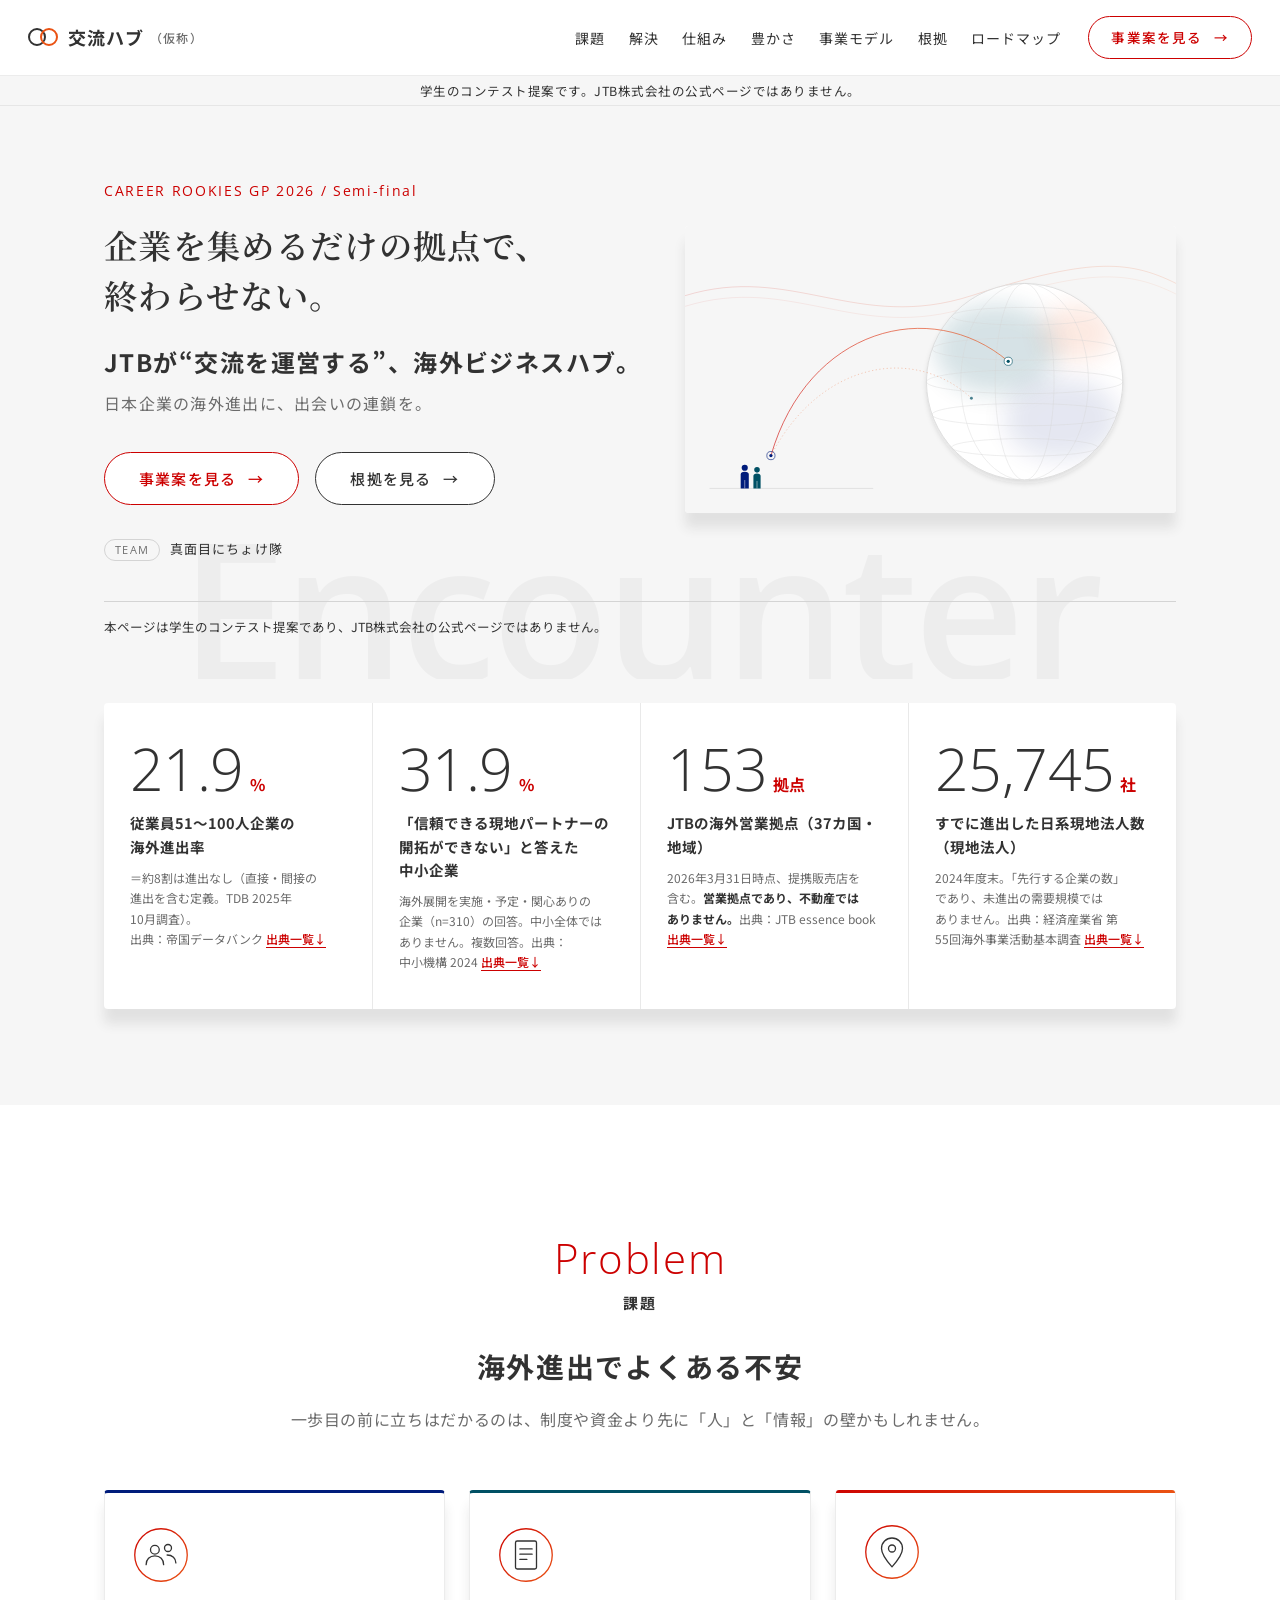
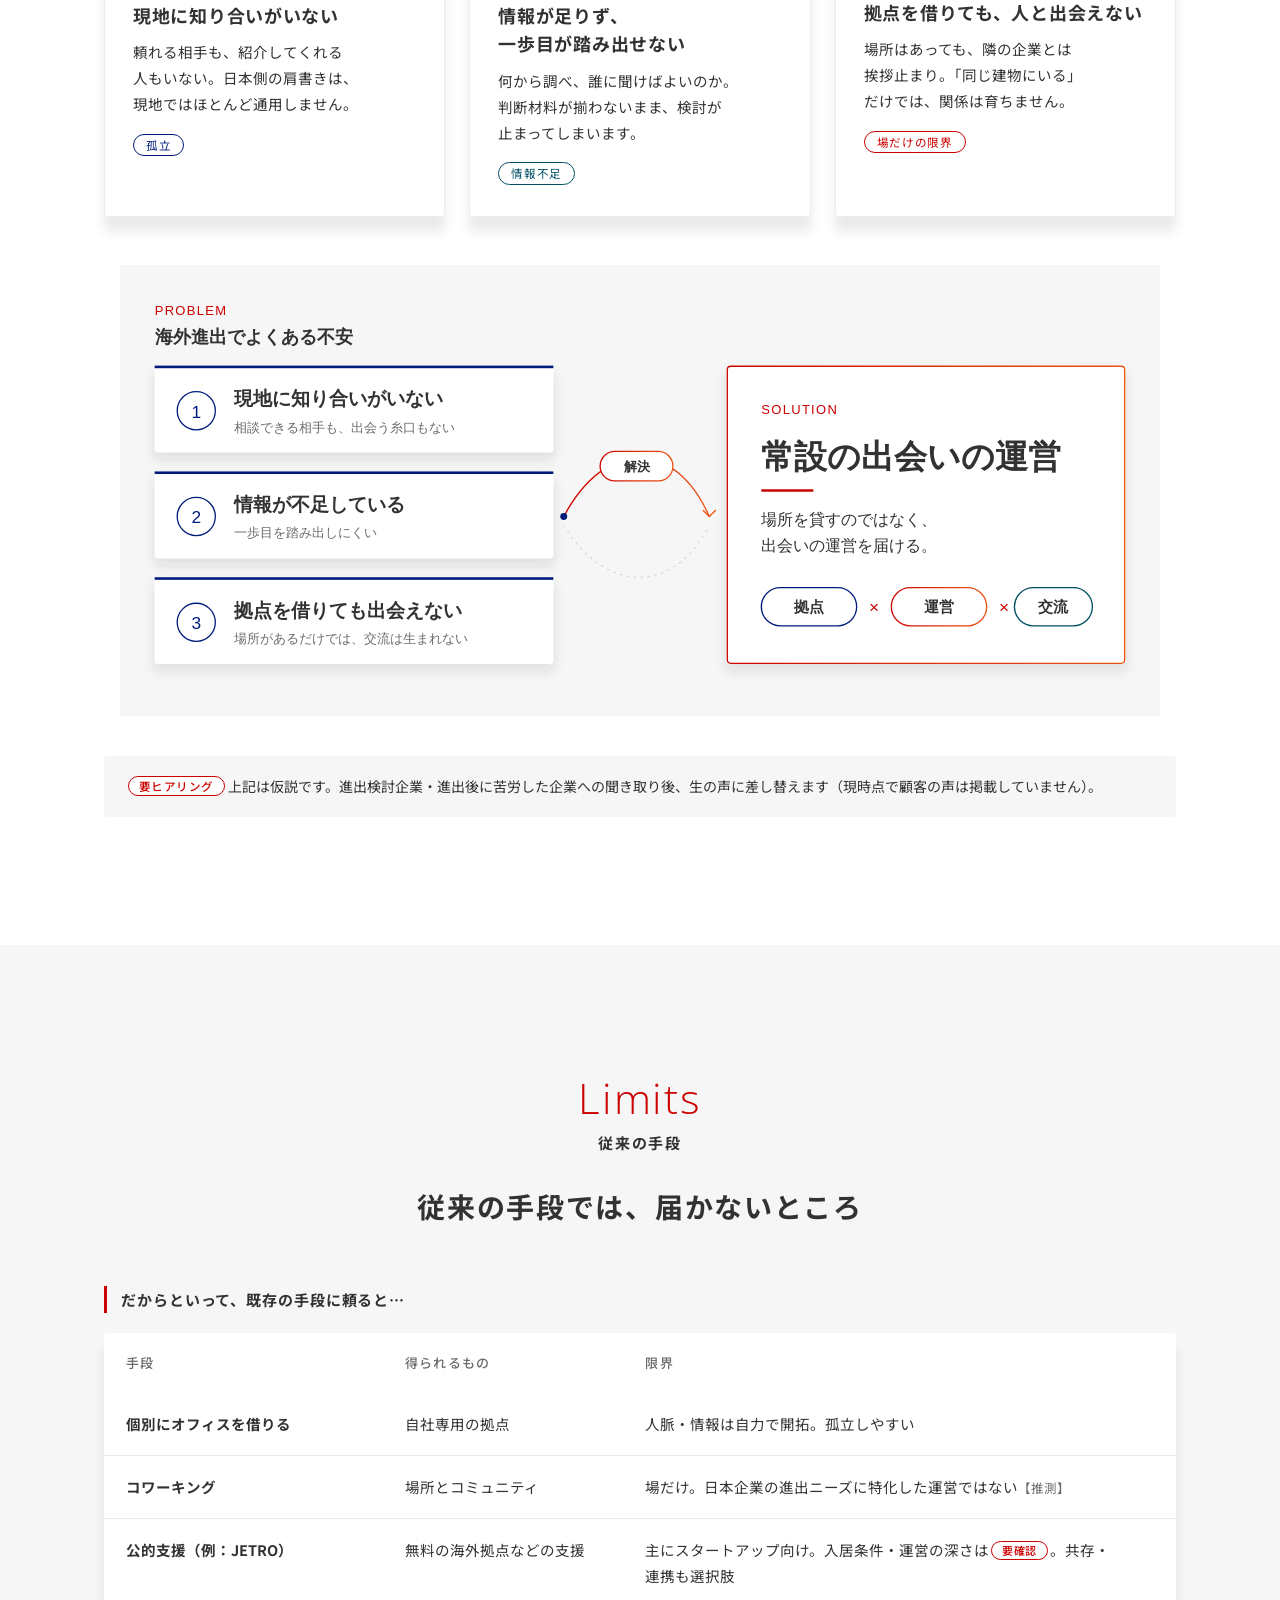
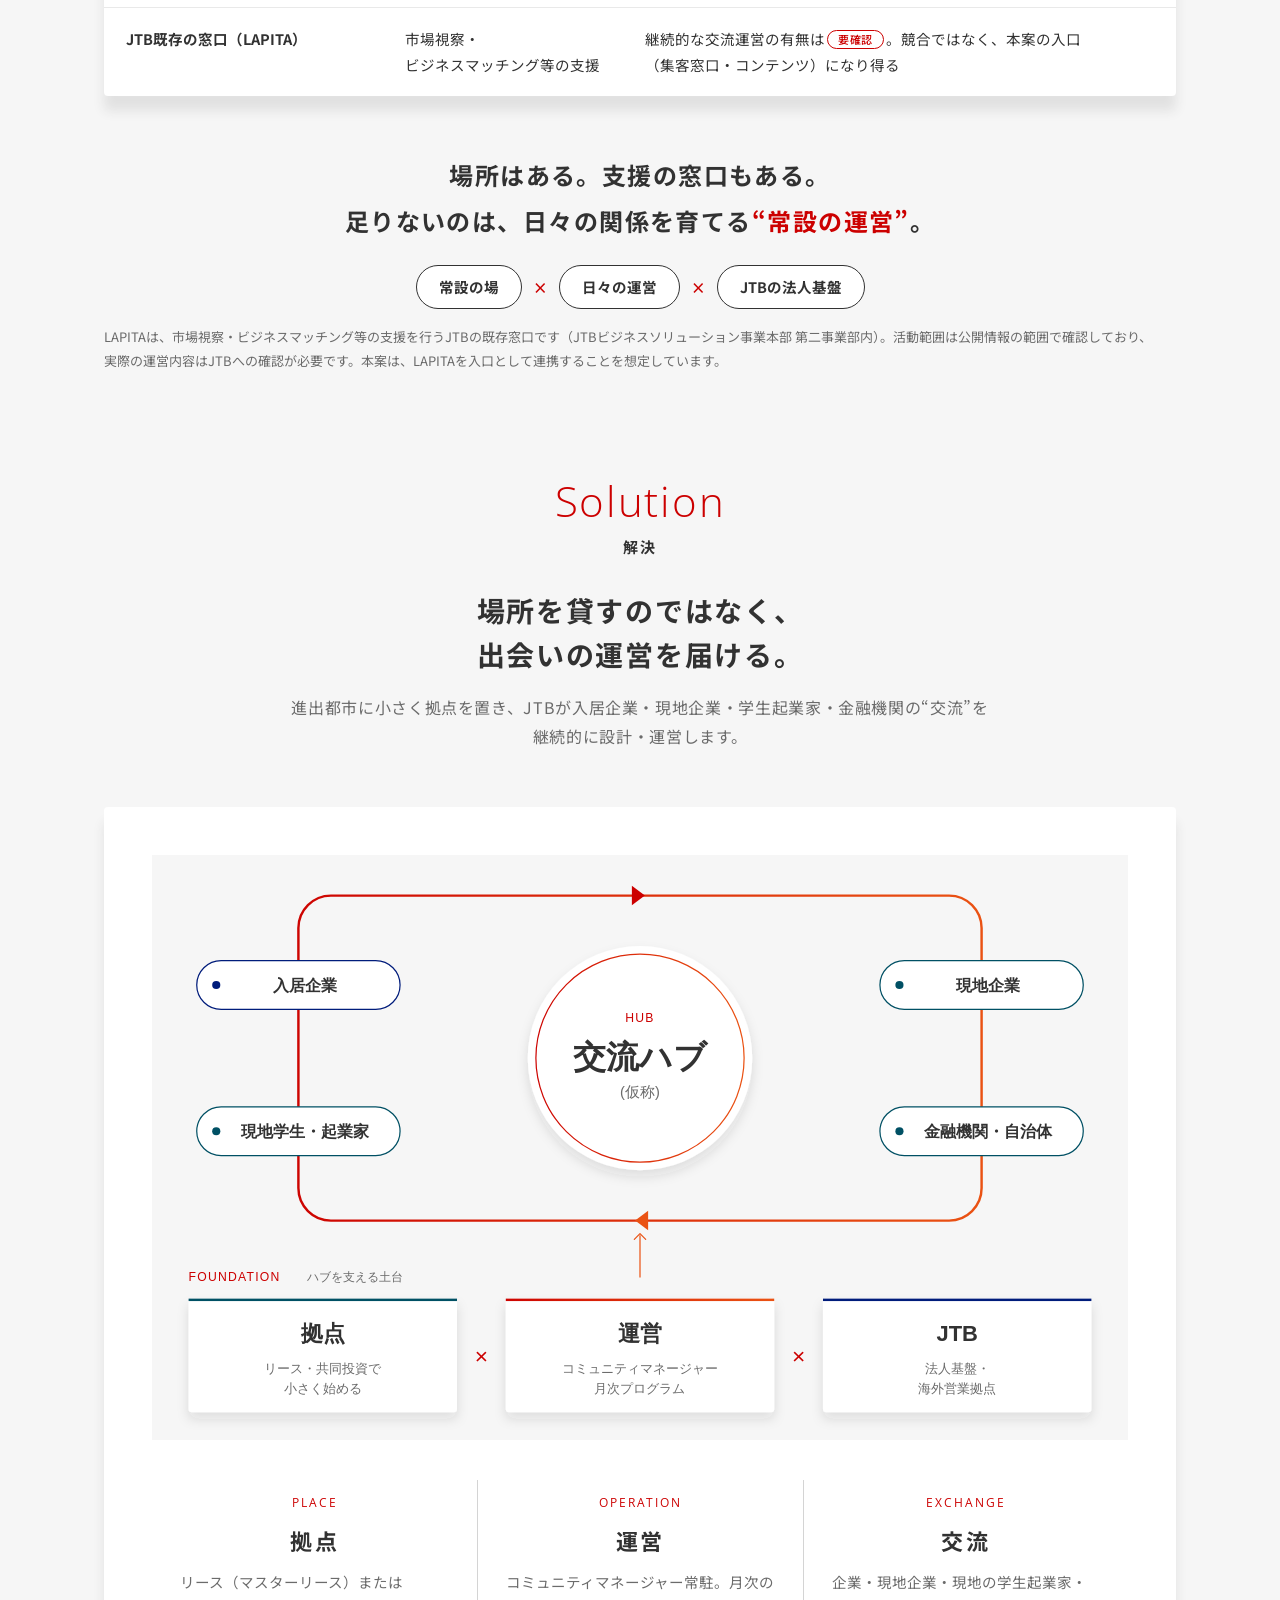
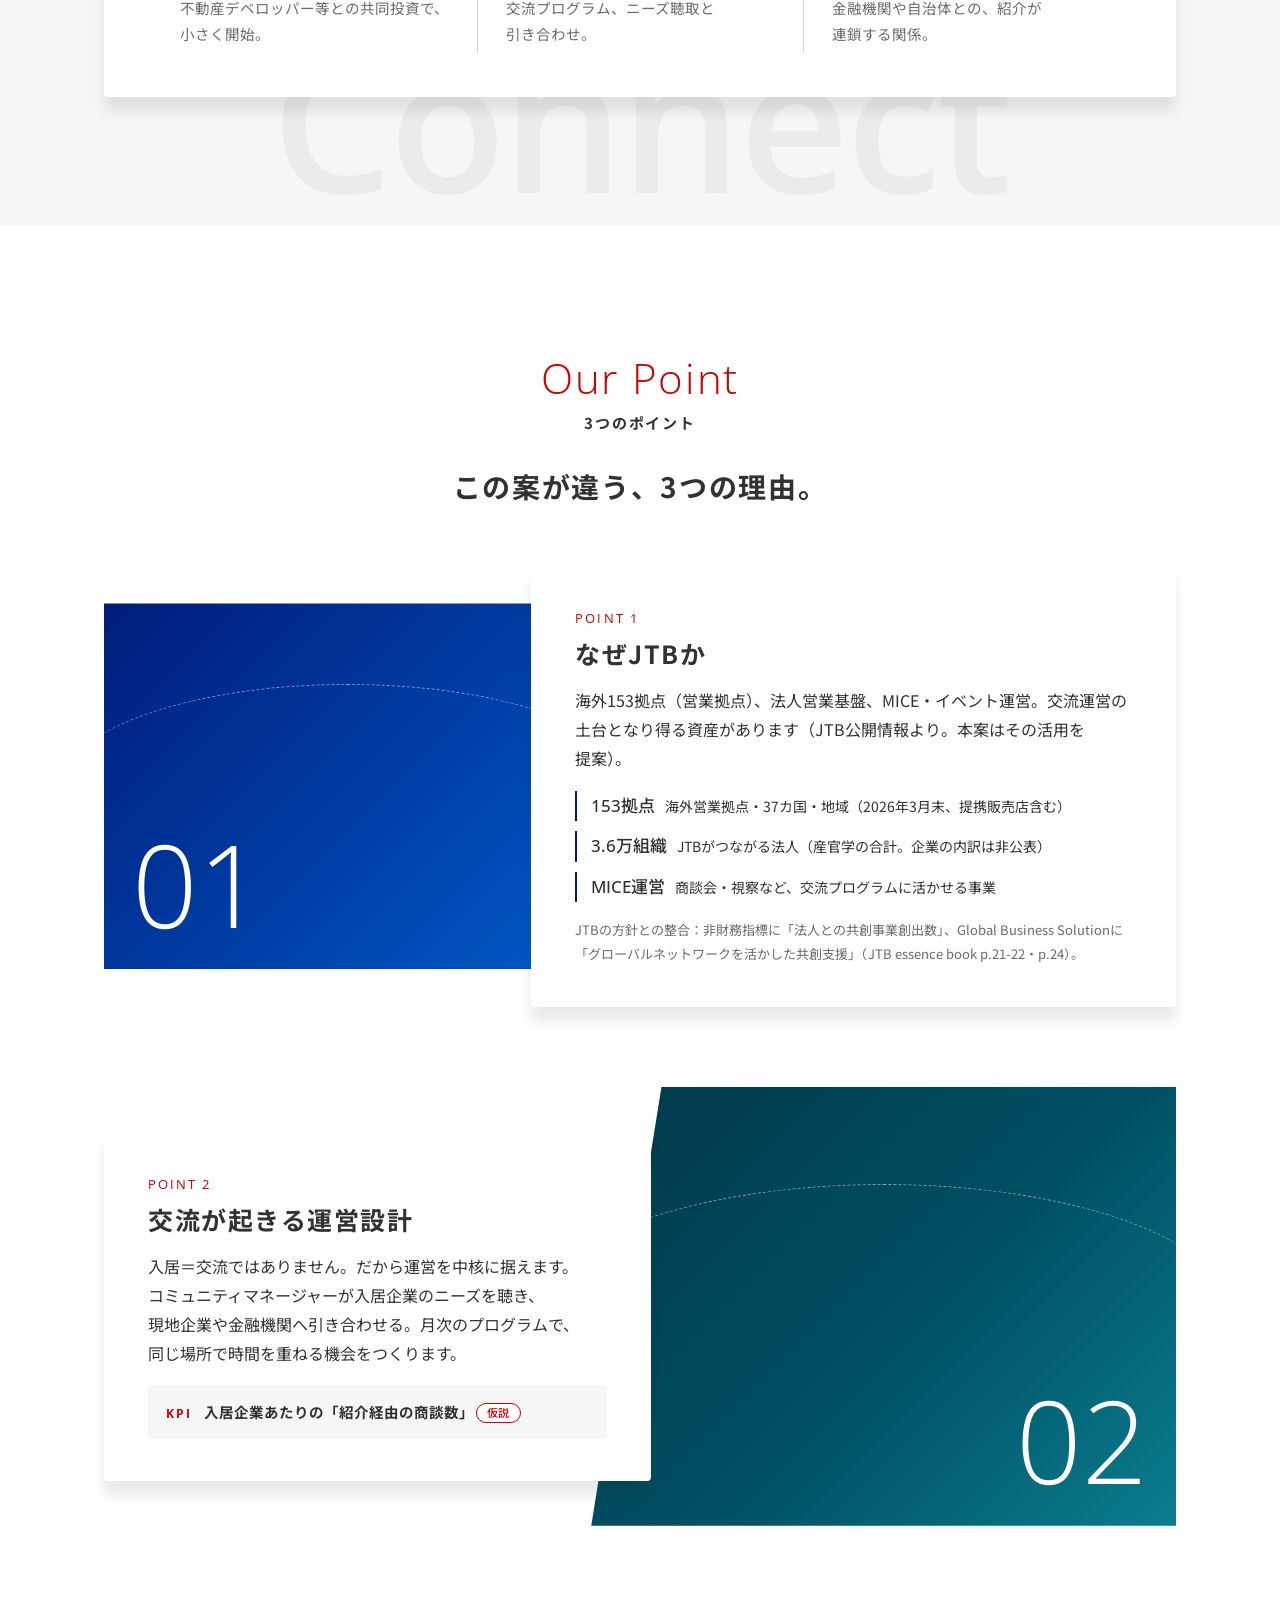
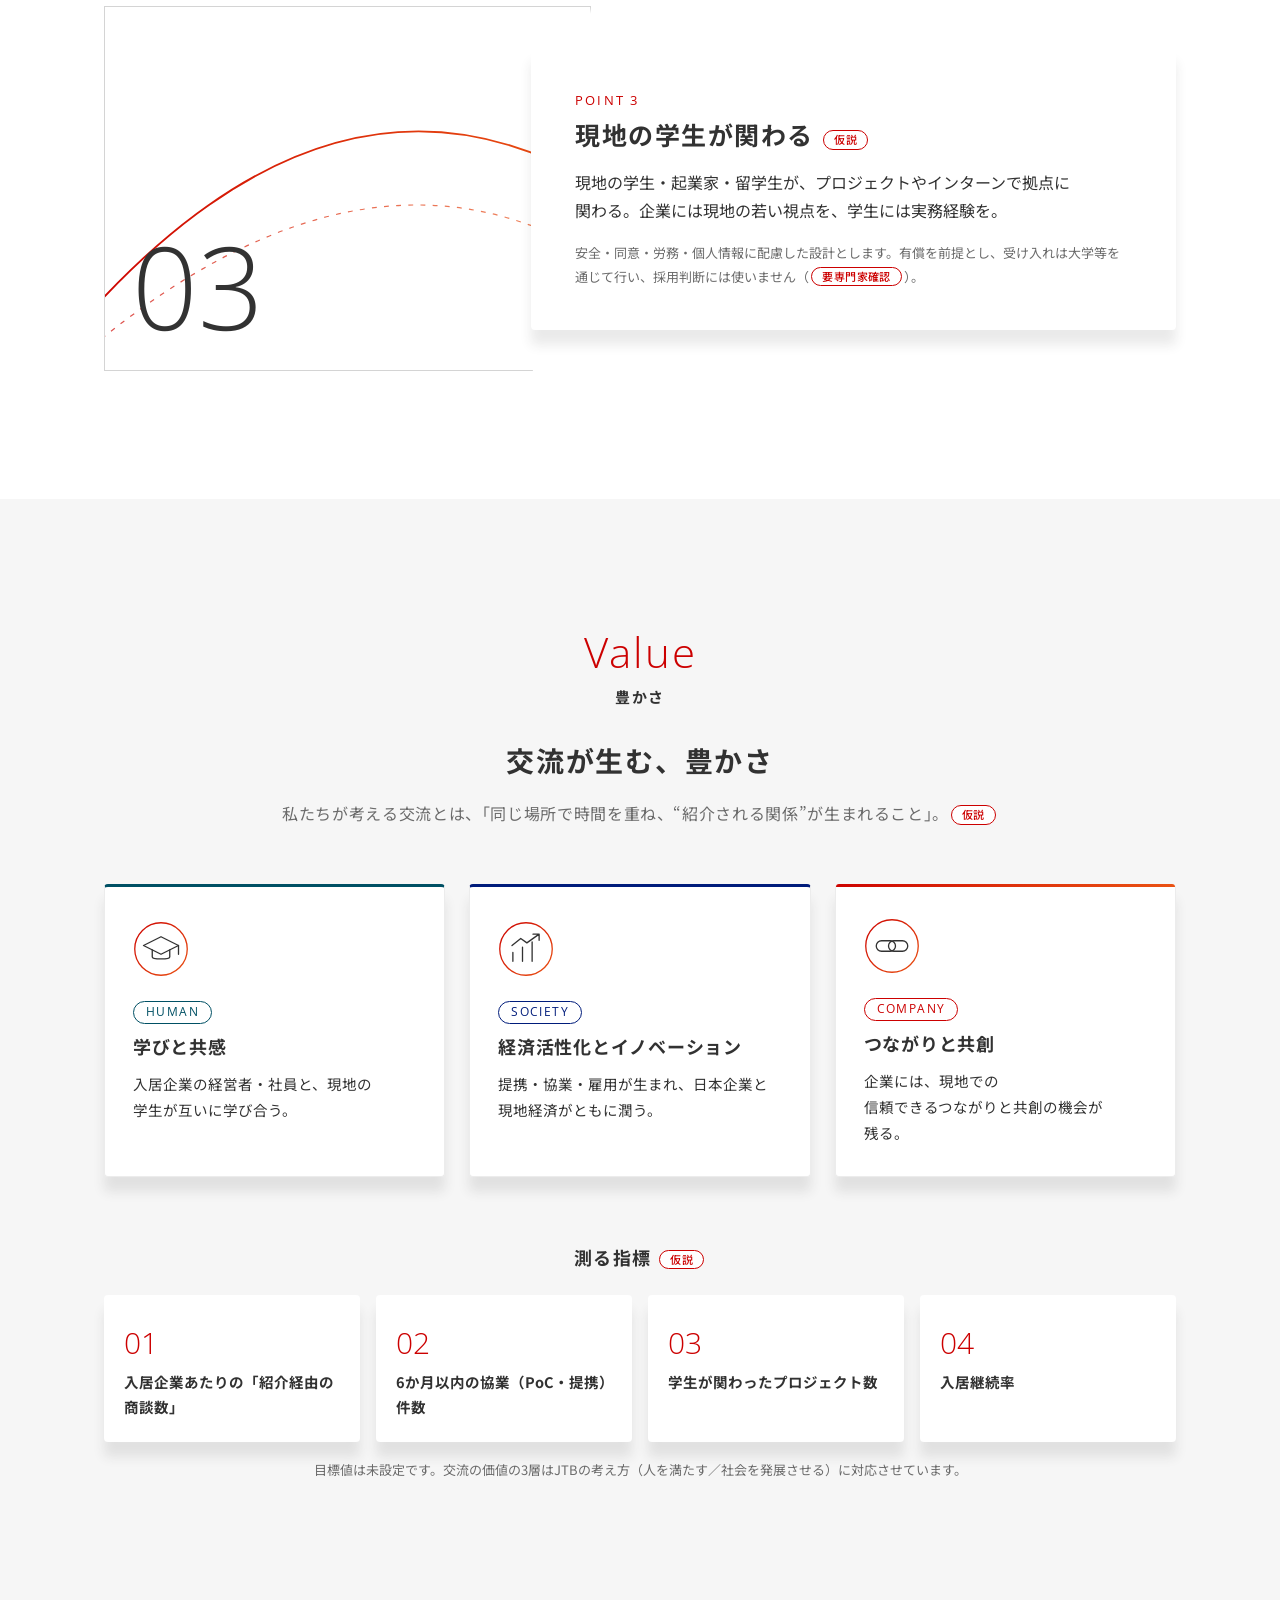
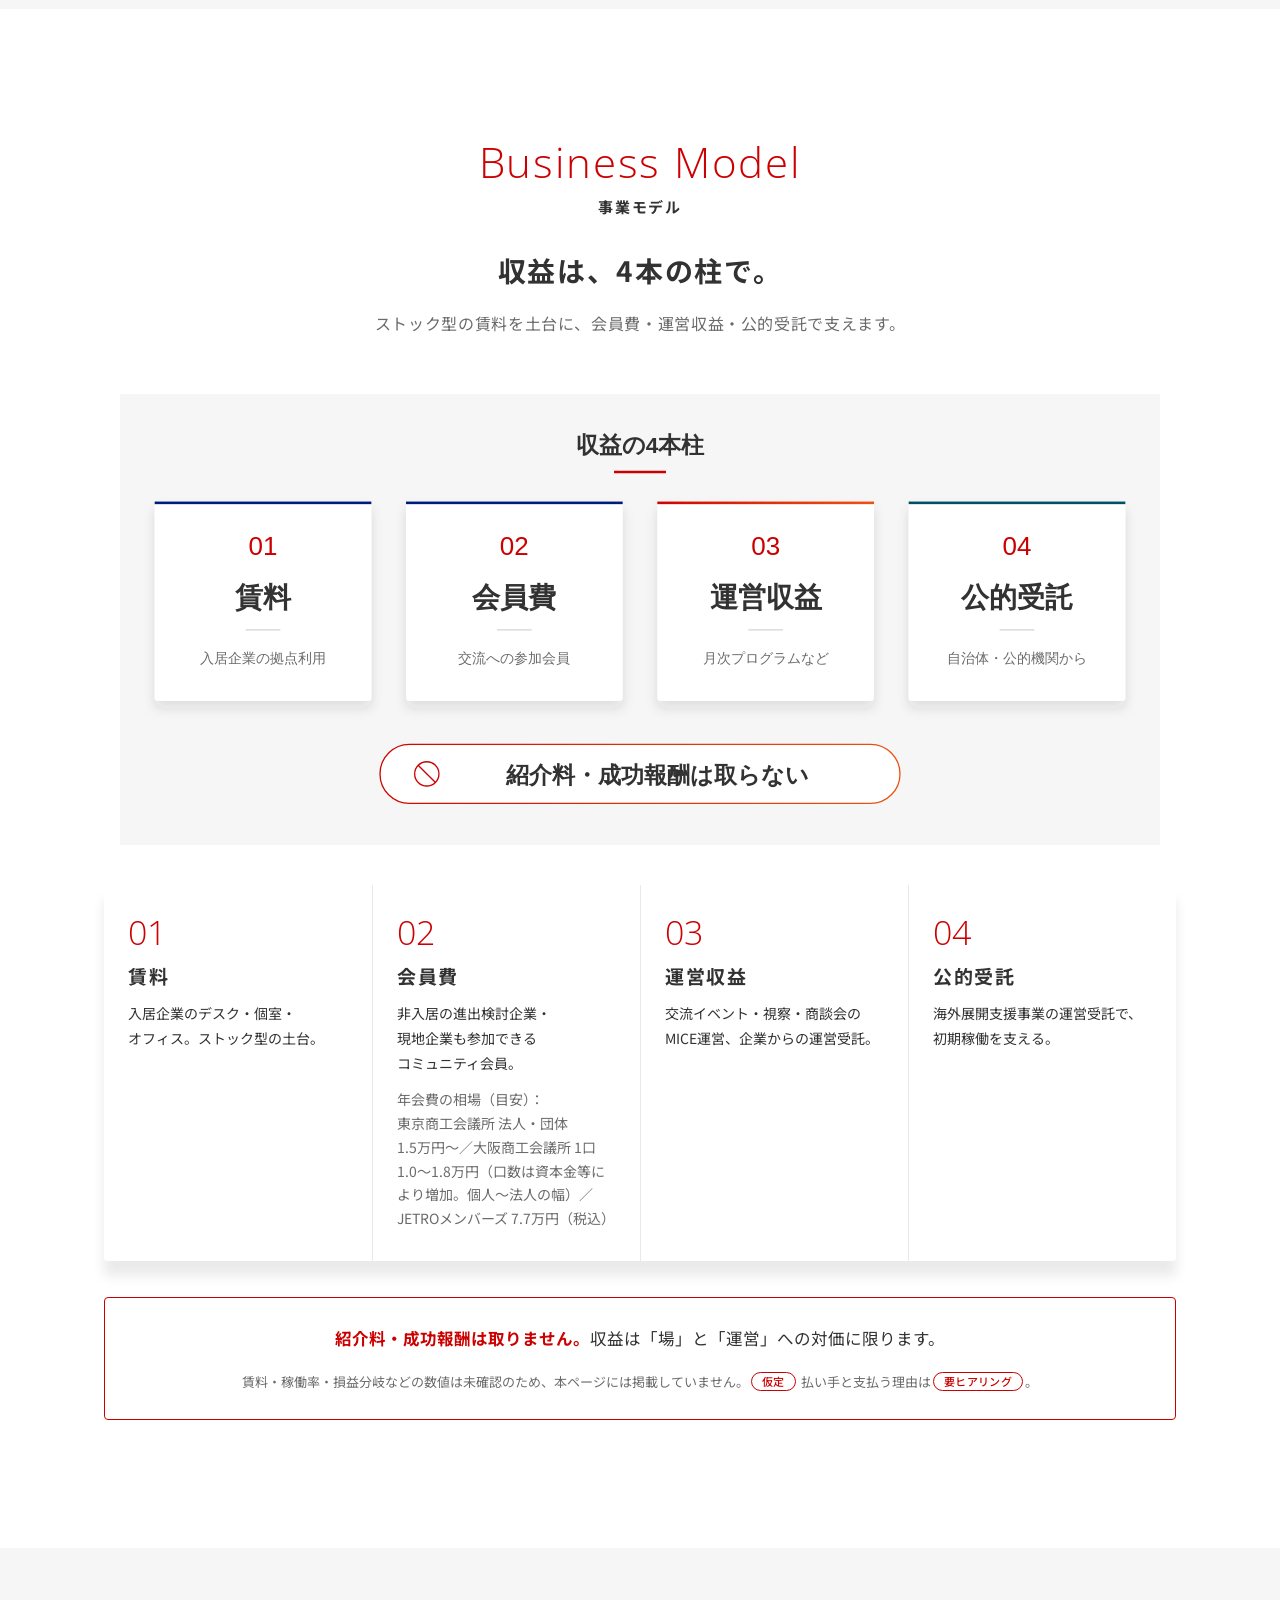
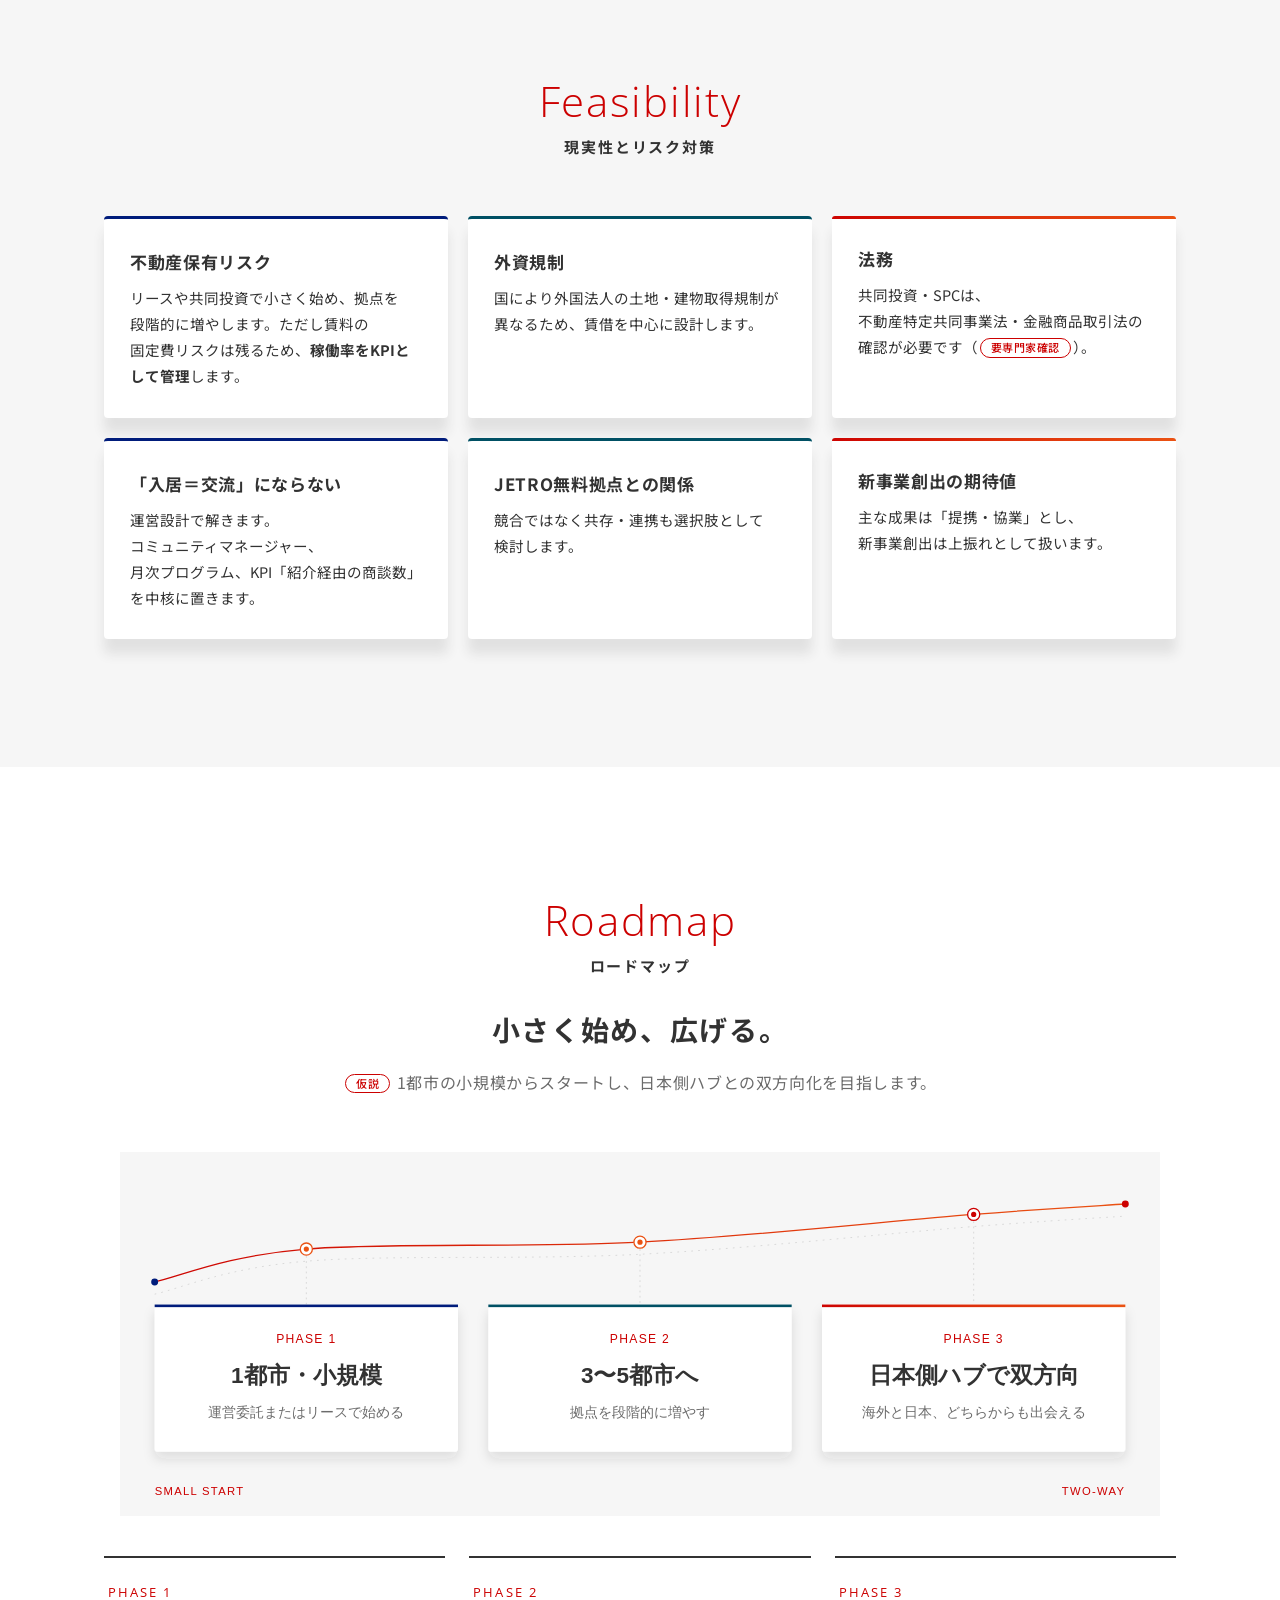
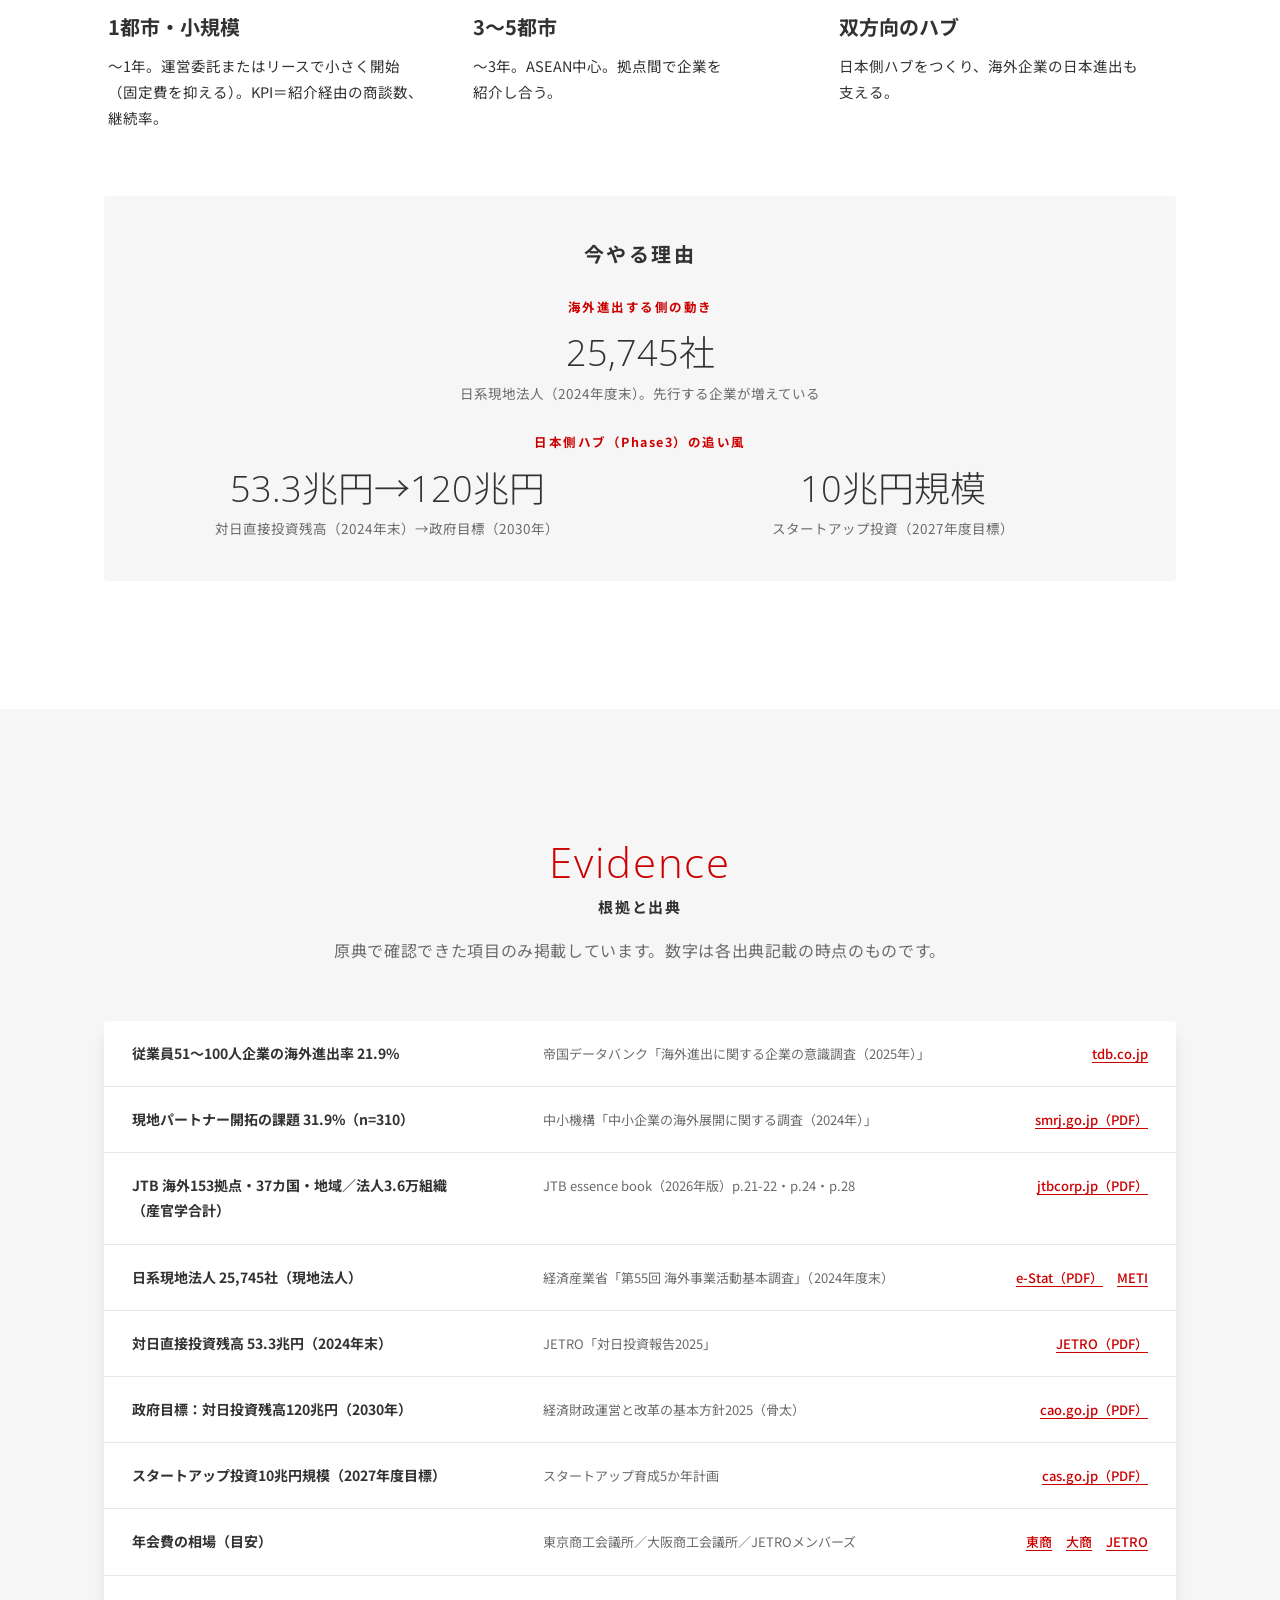
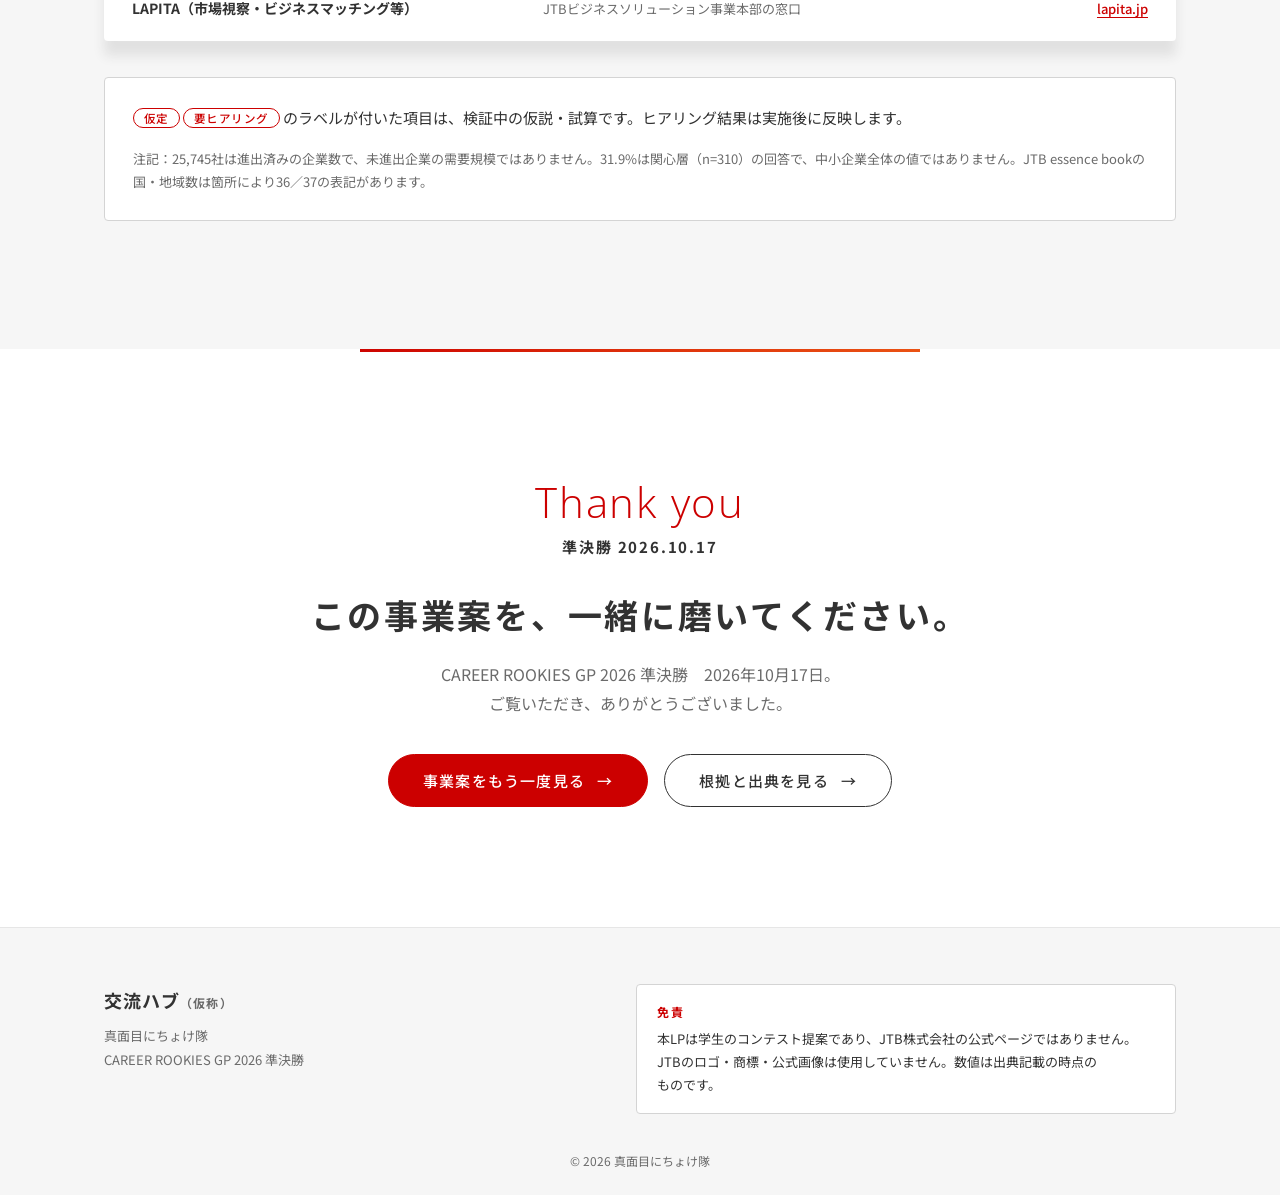
==== commit 5f2fa865: "LP v1をJTBのブランドトーンに寄せる(配色・書体・見出し・図) Co-Authored-By: Claude Opus 5.5 <noreply@anthropic.com>" ====
--- a/docs/index.html
+++ b/docs/index.html
@@ -12,11 +12,11 @@
 <meta name="twitter:card" content="summary">
 <meta name="referrer" content="strict-origin-when-cross-origin">
 <meta name="robots" content="noindex,nofollow">
-<meta name="theme-color" content="#0B1530">
-<link rel="icon" href="data:image/svg+xml,%3Csvg xmlns='http://www.w3.org/2000/svg' viewBox='0 0 64 64'%3E%3Crect width='64' height='64' rx='12' fill='%230B1530'/%3E%3Ccircle cx='22' cy='32' r='9' fill='none' stroke='%23EFD98A' stroke-width='4'/%3E%3Ccircle cx='42' cy='32' r='9' fill='none' stroke='%23B08D3E' stroke-width='4'/%3E%3C/svg%3E" type="image/svg+xml">
+<meta name="theme-color" content="#ffffff">
+<link rel="icon" type="image/svg+xml" href="data:image/svg+xml,%3Csvg xmlns='http://www.w3.org/2000/svg' viewBox='0 0 64 64'%3E%3Crect width='64' height='64' rx='14' fill='%23f6f6f6'/%3E%3Ccircle cx='24' cy='32' r='11' fill='none' stroke='%23323232' stroke-width='4'/%3E%3Ccircle cx='40' cy='32' r='11' fill='none' stroke='%23ea5213' stroke-width='4'/%3E%3C/svg%3E">
 <link rel="preconnect" href="https://fonts.googleapis.com">
 <link rel="preconnect" href="https://fonts.gstatic.com" crossorigin>
-<link href="https://fonts.googleapis.com/css2?family=Jost:wght@400;500;600&family=Noto+Sans+JP:wght@400;500;700&family=Noto+Serif+JP:wght@500;700&display=swap" rel="stylesheet">
+<link href="https://fonts.googleapis.com/css2?family=Noto+Sans+JP:wght@400;500;700&family=Noto+Serif+JP:wght@600&family=Open+Sans:wght@300;400;500;600&display=swap" rel="stylesheet">
 <link rel="stylesheet" href="assets/css/style.css">
 </head>
 <body>
@@ -36,7 +36,7 @@
         <li><a href="#evidence">根拠</a></li>
         <li><a href="#roadmap">ロードマップ</a></li>
       </ul>
-      <a class="btn btn-gold btn-sm nav-cta" href="#solution">事業案を見る</a>
+      <a class="btn btn-sm nav-cta" href="#solution">事業案を見る <span aria-hidden="true">→</span></a>
     </nav>
   </div>
 </header>
@@ -46,19 +46,24 @@
 
 <!-- 1 FIRST VIEW -->
 <section class="fv">
-  <div class="fv-bg" aria-hidden="true"></div>
-  <div class="container fv-inner">
-    <p class="label label-light">CAREER ROOKIES GP 2026 / SEMI-FINAL</p>
-    <h1 class="fv-title">企業を集めるだけの拠点で、<br>終わらせない。</h1>
-    <p class="fv-sub">JTBが“交流を運営する”、<br class="sp">海外ビジネスハブ。</p>
-    <p class="fv-lead">日本企業の海外進出に、出会いの連鎖を。</p>
-    <div class="btn-row">
-      <a class="btn btn-gold" href="#solution">事業案を見る <span aria-hidden="true">→</span></a>
-      <a class="btn btn-ghost" href="#evidence">根拠を見る</a>
-    </div>
-    <p class="fv-team">TEAM <span>真面目にちょけ隊</span></p>
-  </div>
-  <p class="fv-disclaimer">本ページは学生のコンテスト提案であり、JTB株式会社の公式ページではありません。</p>
+  <p class="giant giant-fv" aria-hidden="true">Encounter</p>
+  <div class="container fv-grid">
+    <div class="fv-copy">
+      <p class="fv-label">CAREER ROOKIES GP 2026 / Semi-final</p>
+      <h1 class="fv-title">企業を集めるだけの拠点で、<br>終わらせない。</h1>
+      <p class="fv-sub">JTBが“交流を運営する”、<br class="sp">海外ビジネスハブ。</p>
+      <p class="fv-lead">日本企業の海外進出に、出会いの連鎖を。</p>
+      <div class="btn-row">
+        <a class="btn" href="#solution">事業案を見る <span aria-hidden="true">→</span></a>
+        <a class="btn btn-sub" href="#evidence">根拠を見る <span aria-hidden="true">→</span></a>
+      </div>
+      <p class="fv-team"><span class="tagpill">TEAM</span>真面目にちょけ隊</p>
+    </div>
+    <figure class="fv-fig">
+      <img src="assets/img/hero.svg" alt="日本から海外の都市へ、細い航路の線がいくつも弧を描いてつながるイラスト。出会いが連鎖していく様子のたとえ。" width="1200" height="700">
+    </figure>
+  </div>
+  <div class="container"><p class="fv-disclaimer">本ページは学生のコンテスト提案であり、JTB株式会社の公式ページではありません。</p></div>
 </section>
 
 <!-- 2 NUMBERS -->
@@ -94,24 +99,24 @@
 <section class="sec" id="problem">
   <div class="container">
     <header class="sec-head">
-      <p class="label">PROBLEM</p>
-      <h2 class="h2">海外進出でよくある不安</h2>
+      <h2 class="h2"><span class="en">Problem</span><span class="ja">課題</span></h2>
+      <p class="sec-catch">海外進出でよくある不安</p>
       <p class="sec-lead">一歩目の前に立ちはだかるのは、制度や資金より先に「人」と「情報」の壁かもしれません。</p>
     </header>
     <ul class="cards3">
-      <li class="card">
+      <li class="card role-navy">
         <img src="assets/img/icon-people.svg" alt="" width="64" height="64" class="card-ico">
         <h3>現地に知り合いがいない</h3>
         <p>頼れる相手も、紹介してくれる人もいない。日本側の肩書きは、現地ではほとんど通用しません。</p>
         <p class="tag">孤立</p>
       </li>
-      <li class="card">
+      <li class="card role-teal">
         <img src="assets/img/icon-info.svg" alt="" width="64" height="64" class="card-ico">
         <h3>情報が足りず、一歩目が踏み出せない</h3>
         <p>何から調べ、誰に聞けばよいのか。判断材料が揃わないまま、検討が止まってしまいます。</p>
         <p class="tag">情報不足</p>
       </li>
-      <li class="card">
+      <li class="card role-warm">
         <img src="assets/img/icon-place.svg" alt="" width="64" height="64" class="card-ico">
         <h3>拠点を借りても、人と出会えない</h3>
         <p>場所はあっても、隣の企業とは挨拶止まり。「同じ建物にいる」だけでは、関係は育ちません。</p>
@@ -129,10 +134,10 @@
 <section class="sec sec-gray" id="limits">
   <div class="container">
     <header class="sec-head">
-      <p class="label">LIMITS</p>
-      <h2 class="h2">従来の手段では、届かないところ</h2>
-    </header>
-    <div class="limit-band"><p>だからといって、既存の手段に頼ると…</p></div>
+      <h2 class="h2"><span class="en">Limits</span><span class="ja">従来の手段</span></h2>
+      <p class="sec-catch">従来の手段では、届かないところ</p>
+    </header>
+    <p class="limit-band">だからといって、既存の手段に頼ると…</p>
     <div class="table-wrap">
       <table class="cmp">
         <thead><tr><th scope="col">手段</th><th scope="col">得られるもの</th><th scope="col">限界</th></tr></thead>
@@ -151,15 +156,16 @@
 </section>
 
 <!-- 5 SOLUTION -->
-<section class="sec sec-navy" id="solution">
-  <div class="container">
-    <header class="sec-head sec-head-light">
-      <p class="label label-light">SOLUTION</p>
-      <p class="kaiketsu">解決</p>
-      <h2 class="h2 h2-light">場所を貸すのではなく、<br>出会いの運営を届ける。</h2>
+<section class="sec sec-gray sec-giant" id="solution">
+  <p class="giant" aria-hidden="true">Connect</p>
+  <div class="container">
+    <header class="sec-head">
+      <h2 class="h2"><span class="en">Solution</span><span class="ja">解決</span></h2>
+      <p class="sec-catch">場所を貸すのではなく、<br>出会いの運営を届ける。</p>
       <p class="sec-lead">進出都市に小さく拠点を置き、JTBが入居企業・現地企業・学生起業家・金融機関の“交流”を継続的に設計・運営します。</p>
     </header>
-    <figure class="diagram diagram-light only-pc">
+    <div class="panel">
+    <figure class="diagram only-pc">
       <img src="assets/img/diagram-structure.svg" alt="拠点・運営・交流の構造図。拠点（リースまたは共同投資で小さく開始）と、運営（コミュニティマネージャーと月次プログラム）が、交流（日本企業・現地企業・現地学生起業家・金融機関）を生み出す。" width="1200" height="720" loading="lazy">
     </figure>
     <div class="stack only-sp" role="group" aria-label="拠点・運営・交流の構造">
@@ -178,6 +184,7 @@
       <li><span class="trio-en">OPERATION</span><h3>運営</h3><p>コミュニティマネージャー常駐。月次の交流プログラム、ニーズ聴取と引き合わせ。</p></li>
       <li><span class="trio-en">EXCHANGE</span><h3>交流</h3><p>企業・現地企業・現地の学生起業家・金融機関や自治体との、紹介が連鎖する関係。</p></li>
     </ul>
+    </div>
   </div>
 </section>
 
@@ -185,8 +192,8 @@
 <section class="sec" id="points">
   <div class="container">
     <header class="sec-head">
-      <p class="label">REASON</p>
-      <h2 class="h2">この案が違う、3つのポイント</h2>
+      <h2 class="h2"><span class="en">Our Point</span><span class="ja">3つのポイント</span></h2>
+      <p class="sec-catch">この案が違う、3つの理由。</p>
     </header>
 
     <article class="point">
@@ -230,22 +237,22 @@
 <section class="sec sec-gray" id="value">
   <div class="container">
     <header class="sec-head">
-      <p class="label">VALUE OF EXCHANGE</p>
-      <h2 class="h2">交流が生む、豊かさ</h2>
+      <h2 class="h2"><span class="en">Value</span><span class="ja">豊かさ</span></h2>
+      <p class="sec-catch">交流が生む、豊かさ</p>
       <p class="sec-lead">私たちが考える交流とは、「同じ場所で時間を重ね、“紹介される関係”が生まれること」。<span class="badge badge-sm">仮説</span></p>
     </header>
     <ul class="cards3">
-      <li class="card card-plain">
+      <li class="card card-plain role-teal">
         <img src="assets/img/icon-student.svg" alt="" width="64" height="64" class="card-ico">
         <p class="tag">HUMAN</p><h3>学びと共感</h3>
         <p>入居企業の経営者・社員と、現地の学生が互いに学び合う。</p>
       </li>
-      <li class="card card-plain">
+      <li class="card card-plain role-navy">
         <img src="assets/img/icon-growth.svg" alt="" width="64" height="64" class="card-ico">
         <p class="tag">SOCIETY</p><h3>経済活性化とイノベーション</h3>
         <p>提携・協業・雇用が生まれ、日本企業と現地経済がともに潤う。</p>
       </li>
-      <li class="card card-plain">
+      <li class="card card-plain role-warm">
         <img src="assets/img/icon-link.svg" alt="" width="64" height="64" class="card-ico">
         <p class="tag">COMPANY</p><h3>つながりと共創</h3>
         <p>企業には、現地での信頼できるつながりと共創の機会が残る。</p>
@@ -266,8 +273,8 @@
 <section class="sec" id="model">
   <div class="container">
     <header class="sec-head">
-      <p class="label">BUSINESS MODEL</p>
-      <h2 class="h2">事業モデル：収益の4本柱</h2>
+      <h2 class="h2"><span class="en">Business Model</span><span class="ja">事業モデル</span></h2>
+      <p class="sec-catch">収益は、4本の柱で。</p>
       <p class="sec-lead">ストック型の賃料を土台に、会員費・運営収益・公的受託で支えます。</p>
     </header>
     <figure class="diagram only-pc">
@@ -290,8 +297,7 @@
 <section class="sec sec-gray" id="risk">
   <div class="container">
     <header class="sec-head">
-      <p class="label">FEASIBILITY &amp; RISK</p>
-      <h2 class="h2">現実性とリスク対策</h2>
+      <h2 class="h2"><span class="en">Feasibility</span><span class="ja">現実性とリスク対策</span></h2>
     </header>
     <ul class="risks">
       <li><h3>不動産保有リスク</h3><p>リースや共同投資で小さく始め、拠点を段階的に増やします。ただし賃料の固定費リスクは残るため、<b>稼働率をKPIとして管理</b>します。</p></li>
@@ -308,8 +314,8 @@
 <section class="sec" id="roadmap">
   <div class="container">
     <header class="sec-head">
-      <p class="label">ROADMAP</p>
-      <h2 class="h2">小さく始め、広げる</h2>
+      <h2 class="h2"><span class="en">Roadmap</span><span class="ja">ロードマップ</span></h2>
+      <p class="sec-catch">小さく始め、広げる。</p>
       <p class="sec-lead"><span class="badge badge-sm">仮説</span> 1都市の小規模からスタートし、日本側ハブとの双方向化を目指します。</p>
     </header>
     <figure class="diagram only-pc">
@@ -339,8 +345,7 @@
 <section class="sec sec-gray" id="evidence">
   <div class="container">
     <header class="sec-head">
-      <p class="label">EVIDENCE</p>
-      <h2 class="h2">根拠と出典</h2>
+      <h2 class="h2"><span class="en">Evidence</span><span class="ja">根拠と出典</span></h2>
       <p class="sec-lead">原典で確認できた項目のみ掲載しています。数字は各出典記載の時点のものです。</p>
     </header>
     <ul class="sources">
@@ -364,9 +369,13 @@
 <!-- 12 CTA -->
 <section class="cta" id="contact">
   <div class="container">
-    <p class="label label-light">SEMI-FINAL 2026.10.17</p>
-    <h2>この事業案を、<br class="sp">一緒に磨いてください。</h2>
+    <h2 class="h2"><span class="en">Thank you</span><span class="ja">準決勝 2026.10.17</span></h2>
+    <p class="cta-catch">この事業案を、<br class="sp">一緒に磨いてください。</p>
     <p>CAREER ROOKIES GP 2026 準決勝　2026年10月17日。<br>ご覧いただき、ありがとうございました。</p>
+    <div class="btn-row btn-row-c">
+      <a class="btn btn-fill" href="#solution">事業案をもう一度見る <span aria-hidden="true">→</span></a>
+      <a class="btn btn-sub" href="#evidence">根拠と出典を見る <span aria-hidden="true">→</span></a>
+    </div>
   </div>
 </section>
 
--- a/docs/assets/css/style.css
+++ b/docs/assets/css/style.css
@@ -1,207 +1,259 @@
+/* LP v1 — JTBのトーンに寄せた版(reference-sites/jtb/00-jtb-design-guide.md) */
 :root{
-  --navy:#0B1530; --navy-2:#13204a; --navy-3:#1b2b5e;
-  --gold:#B08D3E; --gold-d:#8C6A2C; --gold-l:#EFD98A;
-  --bg:#fff; --gray:#F7F8FA; --gray-2:#EEF0F4; --line:#dfe3ea;
-  --text:#1c2333; --muted:#5a6378;
-  --en:'Jost','Noto Sans JP',sans-serif;
-  --sans:'Noto Sans JP','Hiragino Kaku Gothic ProN',Meiryo,sans-serif;
+  --red:#cc0000; --red-dark:#aa0000;
+  --grad-warm:linear-gradient(90deg,#cd0401 0%,#de300b 50%,#ea5213 100%);
+  --orange:#ea5213; --yellow:#ffb21c;
+  --text:#323232; --text-sub:#6b6b6b;
+  --bg:#f6f6f6; --panel:#ffffff; --line:#d4d4d4;
+  --teal:#005064; --navy:#001c7b; --green:#197d46;
+  --shadow:0 15px 12px rgba(50,50,50,.10);
+  --en:'Open Sans','Noto Sans JP',sans-serif;
+  --jp:'Noto Sans JP','Hiragino Kaku Gothic ProN',Meiryo,sans-serif;
   --serif:'Noto Serif JP','Hiragino Mincho ProN','Yu Mincho',serif;
-  --hh:72px;
+  --hh:76px; --bar:30px;
 }
 *,*::before,*::after{box-sizing:border-box}
-html{scroll-behavior:smooth;scroll-padding-top:calc(var(--hh) + 32px)}
-body{margin:0;font-family:var(--sans);color:var(--text);background:var(--bg);line-height:1.9;font-size:16px;-webkit-font-smoothing:antialiased}
+html{scroll-behavior:smooth;scroll-padding-top:calc(var(--hh) + var(--bar) + 8px)}
+body{margin:0;font-family:var(--jp);font-size:16px;line-height:1.8;color:var(--text);background:var(--panel);-webkit-font-smoothing:antialiased;word-break:auto-phrase;overflow-wrap:anywhere}
 img{max-width:100%;height:auto;display:block}
 ul,ol{margin:0;padding:0;list-style:none}
 h1,h2,h3,p,figure{margin:0}
+h1,h2,h3{text-wrap:balance}
 a{color:inherit}
-:focus-visible{outline:3px solid var(--gold);outline-offset:3px}
+:focus-visible{outline:3px solid var(--orange);outline-offset:3px}
 .sr-only{position:absolute;width:1px;height:1px;overflow:hidden;clip:rect(0 0 0 0);white-space:nowrap}
-.skip{position:absolute;left:8px;top:-60px;background:var(--gold-l);color:var(--navy);padding:8px 14px;z-index:200;border-radius:4px}
+.skip{position:absolute;left:8px;top:-60px;background:var(--text);color:#fff;padding:8px 14px;z-index:300}
 .skip:focus{top:8px}
 .container{width:100%;max-width:1120px;margin:0 auto;padding:0 24px}
 .sp{display:none}
-
-/* header */
-.site-header{position:fixed;inset:0 0 auto 0;height:var(--hh);background:rgba(11,21,48,.96);z-index:100;border-bottom:1px solid rgba(239,217,138,.18)}
-.header-inner{max-width:1280px;margin:0 auto;height:100%;padding:0 24px;display:flex;align-items:center;justify-content:space-between;gap:24px}
-.logo{display:flex;align-items:center;gap:10px;color:#fff;text-decoration:none;font-family:var(--serif);font-weight:700;font-size:19px;letter-spacing:.06em;white-space:nowrap}
-.logo small{font-size:12px;font-weight:500;color:var(--gold-l);margin-left:-4px}
-.logo-mark{width:26px;height:16px;position:relative;display:inline-block}
-.logo-mark::before,.logo-mark::after{content:"";position:absolute;top:0;width:16px;height:16px;border-radius:50%;border:2px solid var(--gold-l)}
-.logo-mark::before{left:0}.logo-mark::after{right:0;border-color:var(--gold)}
+.nw{white-space:nowrap}
+
+/* header(白地。赤い面は作らない) */
+.site-header{position:fixed;inset:0 0 auto;height:var(--hh);background:rgba(255,255,255,.97);z-index:100;border-bottom:1px solid #ececec}
+.header-inner{max-width:1280px;margin:0 auto;height:100%;padding:0 28px;display:flex;align-items:center;justify-content:space-between;gap:24px}
+.logo{display:flex;align-items:center;gap:10px;text-decoration:none;font-weight:700;font-size:18px;letter-spacing:.06em;white-space:nowrap;color:var(--text)}
+.logo small{font-size:12px;font-weight:500;color:var(--text-sub);margin-left:-4px}
+.logo-mark{width:30px;height:18px;position:relative;display:inline-block}
+.logo-mark::before,.logo-mark::after{content:"";position:absolute;top:0;width:18px;height:18px;border-radius:50%;border:2px solid var(--text)}
+.logo-mark::before{left:0}.logo-mark::after{right:0;border-color:var(--orange)}
 .gnav{display:flex;align-items:center;gap:28px}
-.gnav ul{display:flex;gap:26px}
-.gnav li a{color:#e8ecf7;text-decoration:none;font-size:13.5px;letter-spacing:.08em;padding:6px 0;border-bottom:2px solid transparent;transition:border-color .2s,color .2s}
-.gnav li a:hover{border-color:var(--gold);color:#fff}
+.gnav ul{display:flex;gap:24px}
+.gnav li a{text-decoration:none;font-size:14px;letter-spacing:.06em;padding:6px 0;border-bottom:2px solid transparent;transition:border-color .2s,color .2s}
+.gnav li a:hover{color:var(--red);border-color:var(--red)}
 .nav-toggle{display:none}
-
-/* buttons */
-.btn{display:inline-flex;align-items:center;justify-content:center;gap:10px;padding:16px 36px;font-weight:700;letter-spacing:.1em;font-size:15px;text-decoration:none;border:1px solid transparent;transition:transform .2s,background .2s,color .2s;min-height:52px}
-.btn-gold{background:linear-gradient(135deg,var(--gold-l),var(--gold));color:var(--navy)}
-.btn-gold:hover{transform:translateY(-2px)}
-.btn-ghost{border-color:rgba(255,255,255,.7);color:#fff}
-.btn-ghost:hover{background:#fff;color:var(--navy)}
-.btn-sm{padding:10px 22px;font-size:13.5px;min-height:44px}
+.disc-bar{position:fixed;top:var(--hh);left:0;right:0;z-index:90;margin:0;height:var(--bar);line-height:var(--bar);background:var(--bg);color:var(--text);font-size:12.5px;text-align:center;letter-spacing:.04em;border-bottom:1px solid #e6e6e6;white-space:nowrap;overflow:hidden;text-overflow:ellipsis;padding:0 12px}
+
+/* buttons(白地+赤枠のピル。最終CTAだけ赤塗り) */
+.btn{display:inline-flex;align-items:center;justify-content:center;gap:12px;min-height:52px;padding:12px 34px;border-radius:50px;border:1.5px solid var(--red);background:#fff;color:var(--red);font-weight:500;font-size:15px;letter-spacing:.08em;text-decoration:none;transition:background .2s,color .2s}
+.btn:hover{background:var(--red);color:#fff}
+.btn-sub{border-color:var(--text);color:var(--text)}
+.btn-sub:hover{background:var(--text);color:#fff}
+.btn-fill{background:var(--red);color:#fff}
+.btn-fill:hover{background:var(--red-dark);border-color:var(--red-dark)}
+.btn-sm{min-height:42px;padding:8px 22px;font-size:13.5px}
 .btn-row{display:flex;gap:16px;flex-wrap:wrap}
-
-/* labels */
-.label{font-family:var(--en);text-transform:uppercase;letter-spacing:.28em;font-size:13px;font-weight:500;color:var(--gold-d)}
-.label-light{color:var(--gold-l)}
-.badge{display:inline-block;background:#FFF6D6;color:#6b4e12;border:1px solid var(--gold);font-size:12px;font-weight:700;padding:1px 9px;border-radius:3px;letter-spacing:.04em;line-height:1.7;vertical-align:baseline}
-.badge-sm{font-size:11px;padding:0 7px;margin:0 2px}
-.mini{font-size:12.5px;color:var(--muted);line-height:1.7}
-.fine{font-size:13px;color:var(--muted);line-height:1.8;margin-top:14px}
+.btn-row-c{justify-content:center;margin-top:36px}
+
+/* badges / tags */
+.badge{display:inline-block;font-size:11.5px;font-weight:500;line-height:1.6;padding:0 10px;border-radius:50px;border:1px solid var(--red);color:var(--red);background:#fff;letter-spacing:.04em;vertical-align:.1em;white-space:nowrap}
+.badge-sm{font-size:11px;margin:0 2px}
+.tagpill{display:inline-block;font-family:var(--en);font-size:11px;letter-spacing:.12em;border:1px solid var(--line);border-radius:50px;padding:0 10px;margin-right:10px;color:var(--text-sub)}
+.mini{font-size:12.5px;color:var(--text-sub);line-height:1.7}
+.fine{font-size:13px;color:var(--text-sub);line-height:1.8;margin-top:16px}
 .fine.center{text-align:center}
 
+/* giant faint english */
+.giant{position:absolute;left:0;right:0;font-family:var(--en);font-weight:600;font-size:clamp(90px,15vw,220px);line-height:1;letter-spacing:-.02em;color:rgba(0,0,0,.045);white-space:nowrap;pointer-events:none;user-select:none;overflow:hidden;text-align:center}
+.sec-giant{position:relative;overflow:hidden}
+.sec-giant .giant{top:40px}
+.sec-giant .container{position:relative}
+
 /* FV */
-.fv{position:relative;background:var(--navy);color:#fff;padding:calc(var(--hh) + 96px) 0 56px;overflow:hidden}
-.fv-bg{position:absolute;inset:0;background:
-  linear-gradient(115deg,transparent 58%,rgba(176,141,62,.16) 58%,rgba(176,141,62,.16) 60%,transparent 60%),
-  linear-gradient(115deg,transparent 66%,rgba(27,43,94,.9) 66%),
-  radial-gradient(ellipse at 85% 20%,rgba(239,217,138,.18),transparent 55%)}
-.fv-inner{position:relative}
-.fv-title{font-family:var(--serif);font-weight:700;font-size:clamp(30px,5vw,60px);line-height:1.45;letter-spacing:.04em;margin:22px 0 24px}
-.fv-sub{font-family:var(--serif);font-size:clamp(19px,2.4vw,28px);color:var(--gold-l);line-height:1.7;margin-bottom:12px}
-.fv-lead{font-size:16px;color:#d5dbec;margin-bottom:40px;letter-spacing:.06em}
-.fv-team{margin-top:44px;font-family:var(--en);letter-spacing:.2em;font-size:12px;color:#aab4d0}
-.fv-team span{font-family:var(--sans);letter-spacing:.1em;color:#fff;margin-left:10px;font-size:13px}
-.fv-disclaimer{position:relative;max-width:1120px;margin:40px auto 0;padding:14px 24px 0;font-size:12.5px;color:#c4cce2;border-top:1px solid rgba(255,255,255,.18)}
+.fv{position:relative;overflow:hidden;background:var(--bg);padding:calc(var(--hh) + var(--bar) + 72px) 0 40px}
+.giant-fv{bottom:40px}
+.fv-grid{position:relative;display:grid;grid-template-columns:1.05fr 1fr;gap:48px;align-items:center}
+.fv-label{font-family:var(--en);font-size:14px;letter-spacing:.12em;color:var(--red)}
+.fv-title{font-family:var(--serif);font-weight:600;font-size:clamp(30px,3.8vw,50px);line-height:1.5;letter-spacing:.06em;margin:18px 0 22px}
+.fv-sub{font-weight:700;font-size:clamp(18px,2vw,24px);line-height:1.6;letter-spacing:.06em;margin-bottom:8px}
+.fv-lead{font-size:16px;color:var(--text-sub);letter-spacing:.08em;margin-bottom:34px}
+.fv-team{margin-top:32px;font-size:13px;letter-spacing:.08em}
+.fv-fig{background:var(--panel);box-shadow:var(--shadow);border-radius:4px;min-height:200px;aspect-ratio:720/560;overflow:hidden}
+.fv-fig img{width:100%;height:100%;object-fit:cover}
+.fv-disclaimer{position:relative;margin-top:40px;padding-top:14px;border-top:1px solid var(--line);font-size:12.5px;color:var(--text)}
 
 /* numbers */
-.numbers{background:#fff;padding:0 0 8px}
-.num-grid{display:grid;grid-template-columns:repeat(4,1fr);margin-top:-1px;border-bottom:1px solid var(--line)}
-.num-grid li{padding:44px 24px;border-right:1px solid var(--line)}
-.num-grid li:first-child{border-left:1px solid var(--line)}
-.num{font-family:var(--en);color:var(--navy);line-height:1;display:flex;align-items:baseline;gap:4px}
-.num span{font-size:clamp(44px,5vw,64px);font-weight:500;letter-spacing:-.01em}
-.num em{font-style:normal;font-size:22px;color:var(--gold-d);font-family:var(--sans);font-weight:700}
-.num-t{margin:14px 0 10px;font-weight:700;font-size:14.5px;line-height:1.6;color:var(--navy)}
-.num-n{font-size:12px;color:var(--muted);line-height:1.7}
-.num-n b{color:var(--navy)}
-
-/* sections */
-.sec{padding:112px 0}
-.sec-gray{background:var(--gray)}
-.sec-navy{background:var(--navy);color:#fff}
+.numbers{background:var(--bg);padding:24px 0 96px}
+.num-grid{display:grid;grid-template-columns:repeat(4,1fr);background:var(--panel);box-shadow:var(--shadow);border-radius:4px}
+.num-grid li{padding:36px 26px;border-left:1px solid #e9e9e9}
+.num-grid li:first-child{border-left:0}
+.num{font-family:var(--en);font-weight:300;line-height:1;display:flex;align-items:baseline;gap:6px;color:var(--text)}
+.num span{font-size:clamp(46px,4.6vw,64px);letter-spacing:-.01em}
+.num em{font-style:normal;font-family:var(--jp);font-size:16px;font-weight:700;color:var(--red)}
+.num-t{margin:14px 0 10px;font-weight:700;font-size:14.5px;line-height:1.6}
+.num-n{font-size:12px;color:var(--text-sub);line-height:1.7}
+.num-n b{color:var(--text)}
+.num-n .src{color:var(--red);font-weight:500;white-space:nowrap;text-underline-offset:3px}
+
+/* sections & 2段見出し */
+.sec{padding:128px 0}
+.sec-gray{background:var(--bg)}
 .sec-head{text-align:center;margin-bottom:56px}
-.h2{font-family:var(--serif);font-weight:700;font-size:clamp(26px,3.6vw,40px);line-height:1.55;color:var(--navy);margin-top:10px;letter-spacing:.04em}
-.h2-light{color:#fff}
-.sec-lead{max-width:720px;margin:20px auto 0;color:var(--muted)}
-.sec-head-light .sec-lead{color:#cfd6ea}
-.kaiketsu{font-family:var(--serif);font-weight:700;font-size:clamp(48px,8vw,88px);color:var(--gold-l);line-height:1.2;margin:6px 0 4px;letter-spacing:.2em}
-.h3c{font-family:var(--serif);color:var(--navy);text-align:center;font-size:20px;margin:64px 0 24px}
-
-.cards3{display:grid;grid-template-columns:repeat(3,1fr);gap:28px}
-.card{background:#fff;border:1px solid var(--line);border-top:3px solid var(--gold);padding:36px 28px 32px;position:relative}
-.card-ico{width:64px;height:64px;margin-bottom:20px}
-.card h3{font-family:var(--serif);font-size:19px;line-height:1.6;color:var(--navy);margin-bottom:12px}
-.card p{font-size:14.5px;color:var(--text)}
-.card .tag,.card p.tag{display:inline-block;margin-top:16px;font-family:var(--en);letter-spacing:.2em;font-size:12px;color:var(--gold-d);font-weight:600}
-.card-plain .tag{margin:0 0 6px;display:block}
-.note-box{margin-top:40px;background:var(--gray);padding:18px 24px;font-size:14px;color:var(--muted);border-left:3px solid var(--gold)}
-
-.limit-band{background:var(--navy);color:#fff;display:inline-block;padding:14px 40px 14px 24px;margin:0 0 32px -24px;font-family:var(--serif);font-size:18px;clip-path:polygon(0 0,100% 0,calc(100% - 20px) 100%,0 100%)}
-.table-wrap{overflow-x:auto;background:#fff;border:1px solid var(--line)}
+.h2{display:flex;flex-direction:column;align-items:center;gap:6px}
+.h2 .en{font-family:var(--en);font-weight:300;font-size:clamp(30px,3.4vw,42px);line-height:1.2;letter-spacing:.04em;color:var(--red)}
+.h2 .ja{font-size:15px;font-weight:700;letter-spacing:.12em;color:var(--text)}
+.sec-catch{margin-top:28px;font-weight:700;font-size:clamp(21px,2.4vw,28px);line-height:1.6;letter-spacing:.06em}
+.sec-lead{max-width:760px;margin:16px auto 0;color:var(--text-sub);letter-spacing:.04em}
+.h3c{text-align:center;font-size:18px;margin:64px 0 22px;letter-spacing:.08em}
+
+/* panel / cards(上辺に立場色3px) */
+.panel{background:var(--panel);box-shadow:var(--shadow);border-radius:4px;padding:48px 48px 44px}
+.cards3{display:grid;grid-template-columns:repeat(3,1fr);gap:24px}
+.card{background:var(--panel);border-radius:4px;box-shadow:var(--shadow);padding:34px 28px 30px;position:relative;border-top:3px solid var(--line)}
+.sec-gray .card{box-shadow:var(--shadow)}
+#problem .card,#value .card{border:1px solid #ececec;border-top-width:3px}
+.role-navy{border-top-color:var(--navy) !important}
+.role-teal{border-top-color:var(--teal) !important}
+.role-warm{border-top:0 !important}
+.role-warm::before{content:"";position:absolute;left:0;right:0;top:0;height:3px;background:var(--grad-warm);border-radius:4px 4px 0 0}
+.card-ico{width:56px;height:56px;margin-bottom:18px}
+.card h3{font-size:18px;line-height:1.6;margin-bottom:10px;letter-spacing:.04em}
+.card p{font-size:14.5px}
+.card .tag{display:inline-block;margin-top:16px;font-size:11.5px;border:1px solid var(--red);color:var(--red);border-radius:50px;padding:0 12px;letter-spacing:.06em}
+.card-plain .tag{margin:0 0 8px;font-family:var(--en);letter-spacing:.12em}
+.role-navy .tag{border-color:var(--navy);color:var(--navy)}
+.role-teal .tag{border-color:var(--teal);color:var(--teal)}
+.note-box{margin-top:36px;background:var(--bg);padding:18px 24px;font-size:14px;color:var(--text);border-radius:4px}
+
+/* limits */
+.limit-band{display:inline-block;margin:0 0 20px;font-size:15px;font-weight:700;letter-spacing:.06em;padding-left:14px;border-left:3px solid var(--red)}
+.table-wrap{overflow-x:auto;background:var(--panel);box-shadow:var(--shadow);border-radius:4px}
 .cmp{width:100%;border-collapse:collapse;font-size:14.5px;min-width:640px}
-.cmp th,.cmp td{padding:18px 22px;text-align:left;border-bottom:1px solid var(--line);vertical-align:top}
-.cmp thead th{background:var(--navy);color:#fff;font-size:13px;letter-spacing:.1em}
-.cmp tbody th{color:var(--navy);width:26%}
+.cmp th,.cmp td{padding:18px 22px;text-align:left;border-bottom:1px solid #e9e9e9;vertical-align:top}
+.cmp thead th{font-size:13px;letter-spacing:.1em;color:var(--text-sub);font-weight:500;border-bottom:2px solid var(--text)}
+.cmp tbody th{width:26%}
 .cmp tr:last-child th,.cmp tr:last-child td{border-bottom:0}
-.statement{font-family:var(--serif);font-size:clamp(19px,2.6vw,26px);text-align:center;margin:56px 0 24px;line-height:1.9;color:var(--navy)}
-.statement strong{color:var(--gold-d);background:linear-gradient(transparent 68%,rgba(239,217,138,.6) 68%)}
-.formula{display:flex;justify-content:center;align-items:center;gap:14px;flex-wrap:wrap;font-weight:700}
-.formula span{background:var(--navy);color:#fff;padding:10px 20px;font-size:14.5px;letter-spacing:.05em}
-.formula i{font-style:normal;color:var(--gold-d);font-family:var(--en);font-size:22px}
-
-.diagram{margin:0 auto 48px;max-width:1040px}
-.diagram img{width:100%;border:1px solid var(--line);background:#fff}
-.diagram-light img{border-color:rgba(255,255,255,.15)}
-.trio{display:grid;grid-template-columns:repeat(3,1fr);gap:28px}
-.trio li{border-top:1px solid var(--gold);padding-top:20px}
-.trio-en{font-family:var(--en);letter-spacing:.24em;font-size:12px;color:var(--gold-l)}
-.trio h3{font-family:var(--serif);font-size:22px;margin:6px 0 8px;color:#fff}
-.trio p{color:#cfd6ea;font-size:14.5px}
-
-/* points */
-.point{display:grid;grid-template-columns:5fr 6fr;gap:0;align-items:center;margin-bottom:72px}
+.statement{text-align:center;margin:56px 0 22px;font-weight:700;font-size:clamp(18px,2.2vw,24px);line-height:1.9;letter-spacing:.06em}
+.statement strong{color:var(--red)}
+.formula{display:flex;justify-content:center;align-items:center;gap:12px;flex-wrap:wrap}
+.formula span{background:#fff;border:1.5px solid var(--text);border-radius:50px;padding:8px 22px;font-weight:700;font-size:14.5px}
+.formula i{font-style:normal;font-family:var(--en);font-size:22px;color:var(--red)}
+
+/* diagrams */
+.diagram{margin:0 auto 40px;max-width:1040px}
+.diagram img{width:100%;background:#fff}
+.diagram-prob{margin-top:48px}
+.trio{display:grid;grid-template-columns:repeat(3,1fr);gap:0}
+.trio li{padding:6px 28px;border-left:1px solid var(--line);text-align:center}
+.trio li:first-child{border-left:0}
+.trio-en{font-family:var(--en);font-size:12px;letter-spacing:.16em;color:var(--red)}
+.trio h3{font-size:22px;margin:6px 0 8px;letter-spacing:.12em}
+.trio p{font-size:14.5px;color:var(--text-sub);text-align:left}
+
+/* SP用の縦積み構造 */
+.stack{max-width:520px;margin:0 auto 32px}
+.stack-hub{border:2px solid var(--red);border-radius:50px;text-align:center;padding:16px;font-weight:700;font-size:21px;line-height:1.4}
+.stack-hub span{display:block;font-family:var(--en);font-size:11px;letter-spacing:.2em;color:var(--red)}
+.stack-hub small{font-size:12px;font-weight:500}
+.stack-cap{text-align:center;font-size:12.5px;color:var(--text-sub);margin:20px 0 10px;letter-spacing:.08em}
+.stack-cap::before{content:"↑ ";color:var(--red)}
+.stack-list{display:grid;grid-template-columns:1fr 1fr;gap:10px}
+.stack-list li{border:1px solid var(--teal);color:var(--teal);border-radius:50px;padding:10px 8px;text-align:center;font-weight:700;font-size:13.5px}
+.stack-base{display:grid;gap:10px}
+.stack-base li{background:var(--bg);padding:12px 16px;font-size:14px;border-left:3px solid var(--navy)}
+.stack-base b{display:block;font-size:16px}
+
+/* points(色面の写真枠) */
+.point{display:grid;grid-template-columns:5fr 6fr;align-items:center;margin-bottom:80px}
 .point:last-child{margin-bottom:0}
-.point-visual{position:relative;aspect-ratio:4/3;background:var(--navy);display:flex;align-items:center;justify-content:center;overflow:hidden}
-.point-visual::before{content:"";position:absolute;inset:0;background:radial-gradient(circle at 70% 30%,rgba(239,217,138,.25),transparent 55%),linear-gradient(135deg,var(--navy-2),var(--navy))}
-.point-visual::after{content:"";position:absolute;right:-40px;bottom:-40px;width:200px;height:200px;border:2px solid rgba(239,217,138,.35);border-radius:50%}
-.point-visual-b::after{left:-40px;right:auto}
-.point-visual-c::after{border-radius:0;transform:rotate(20deg)}
-.point-visual span{position:relative;z-index:1;font-family:var(--en);font-size:clamp(80px,12vw,150px);color:var(--gold-l);font-weight:500;letter-spacing:-.02em;opacity:.95}
-.point-body{background:#fff;padding:44px 44px;margin-left:-56px;position:relative;z-index:2;box-shadow:0 18px 50px rgba(11,21,48,.12);margin-top:56px;border-top:3px solid var(--gold)}
-.point-rev .point-visual{order:2}
-.point-rev .point-body{margin-left:0;margin-right:-56px}
-.point-no{font-family:var(--en);letter-spacing:.26em;font-size:13px;color:var(--gold-d);font-weight:600}
-.point-body h3{font-family:var(--serif);font-size:clamp(21px,2.4vw,27px);color:var(--navy);margin:6px 0 14px;line-height:1.5}
+.point-visual{position:relative;aspect-ratio:4/3;display:flex;align-items:flex-end;padding:28px;overflow:hidden;clip-path:polygon(0 0,100% 0,88% 100%,0 100%)}
+.point-visual-a{background:linear-gradient(135deg,#001c7b,#005ac8)}
+.point-visual-b{background:linear-gradient(135deg,#00384a,#005064 55%,#0a7d8f)}
+.point-visual-c{background:var(--grad-warm)}
+.point-visual::after{content:"";position:absolute;inset:auto -10% 18% -10%;height:60%;border-top:1.5px dashed rgba(255,255,255,.5);border-radius:50%}
+.point-visual span{position:relative;z-index:1;font-family:var(--en);font-weight:300;font-size:clamp(72px,9vw,120px);line-height:1;color:#fff}
+.point-rev .point-visual{order:2;clip-path:polygon(12% 0,100% 0,100% 100%,0 100%);justify-content:flex-end}
+.point-body{background:var(--panel);box-shadow:var(--shadow);border-radius:4px;padding:42px 44px;margin-left:-60px;position:relative;z-index:2}
+.point-rev .point-body{margin-left:0;margin-right:-60px}
+.point-no{font-family:var(--en);font-size:13px;letter-spacing:.16em;color:var(--red)}
+.point-body h3{font-size:clamp(20px,2.1vw,25px);margin:4px 0 14px;letter-spacing:.06em;line-height:1.5}
 .facts{margin-top:18px;display:grid;gap:10px}
-.facts li{font-size:14px;padding-left:16px;border-left:2px solid var(--gold-l);color:var(--text)}
-.facts b{display:inline-block;font-family:var(--en);font-weight:600;color:var(--navy);font-size:17px;margin-right:10px}
-.kpi{margin-top:18px;background:var(--gray);padding:14px 18px;font-weight:700;color:var(--navy);font-size:14.5px}
-.kpi>span:first-child{font-family:var(--en);letter-spacing:.2em;font-size:12px;color:var(--gold-d);margin-right:12px}
-
-.kpis{display:grid;grid-template-columns:repeat(4,1fr);gap:20px}
-.kpis li{background:#fff;border:1px solid var(--line);padding:22px 20px;font-weight:700;color:var(--navy);font-size:14.5px;line-height:1.7}
-.kpis span{display:block;font-family:var(--en);font-size:28px;color:var(--gold);margin-bottom:4px;font-weight:500}
-
-.pillars{display:grid;grid-template-columns:repeat(4,1fr);gap:20px}
-.pillars li{border:1px solid var(--line);padding:28px 22px;background:#fff}
-.p-no{font-family:var(--en);font-size:34px;color:var(--gold);line-height:1;display:block;margin-bottom:10px}
-.pillars h3{font-family:var(--serif);color:var(--navy);font-size:20px;margin-bottom:8px}
+.facts li{font-size:14px;padding-left:14px;border-left:2px solid var(--navy)}
+.facts b{display:inline-block;font-family:var(--en);font-weight:500;font-size:17px;margin-right:10px}
+.kpi{margin-top:18px;background:var(--bg);padding:14px 18px;font-weight:700;font-size:14.5px;border-radius:4px}
+.kpi>span:first-child{font-family:var(--en);font-size:12px;letter-spacing:.16em;color:var(--red);margin-right:12px}
+
+/* value */
+.kpis{display:grid;grid-template-columns:repeat(4,1fr);gap:16px}
+.kpis li{background:var(--panel);box-shadow:var(--shadow);border-radius:4px;padding:22px 20px;font-weight:700;font-size:14.5px;line-height:1.7}
+.kpis span{display:block;font-family:var(--en);font-weight:300;font-size:30px;color:var(--red);margin-bottom:2px}
+
+/* model */
+.pillars{display:grid;grid-template-columns:repeat(4,1fr);gap:0;background:var(--panel);box-shadow:var(--shadow);border-radius:4px}
+.pillars li{padding:30px 24px;border-left:1px solid #e9e9e9}
+.pillars li:first-child{border-left:0}
+.p-no{display:block;font-family:var(--en);font-weight:300;font-size:34px;line-height:1;color:var(--red);margin-bottom:10px}
+.pillars h3{font-size:19px;margin-bottom:8px;letter-spacing:.08em}
 .pillars p{font-size:14px}
 .pillars .mini{margin-top:12px}
-.callout{margin-top:40px;background:var(--navy);color:#fff;padding:28px 32px;text-align:center}
-.callout p:first-child{font-size:17px}
-.callout b{color:var(--gold-l)}
-.callout .fine{color:#c4cce2;margin-top:10px}
-.callout .badge{color:#6b4e12}
-.callout-soft{background:#fff;color:var(--text);border:1px solid var(--line);text-align:left}
-.callout-soft .fine{color:var(--muted)}
+.callout{margin-top:36px;text-align:center;padding:26px 28px;border:1.5px solid var(--red);border-radius:4px;background:#fff}
+.callout p:first-child{font-size:16.5px}
+.callout b{color:var(--red)}
+.callout-soft{border-color:var(--line);text-align:left;background:var(--panel)}
 .callout-soft p:first-child{font-size:15px}
 
-.risks{display:grid;grid-template-columns:repeat(3,1fr);gap:24px}
-.risks li{background:#fff;padding:28px 26px;border-left:3px solid var(--gold)}
-.risks h3{font-family:var(--serif);color:var(--navy);font-size:18px;margin-bottom:8px}
+/* risk */
+.risks{display:grid;grid-template-columns:repeat(3,1fr);gap:20px}
+.risks li{background:var(--panel);box-shadow:var(--shadow);border-radius:4px;padding:28px 26px;border-top:3px solid var(--navy)}
+.risks li:nth-child(3n+2){border-top-color:var(--teal)}
+.risks li:nth-child(3n){border-top:0;position:relative}
+.risks li:nth-child(3n)::before{content:"";position:absolute;left:0;right:0;top:0;height:3px;background:var(--grad-warm);border-radius:4px 4px 0 0}
+.risks h3{font-size:17px;margin-bottom:8px;letter-spacing:.04em}
 .risks p{font-size:14.5px}
 
+/* roadmap */
 .phases{display:grid;grid-template-columns:repeat(3,1fr);gap:24px}
-.phases li{border-top:3px solid var(--navy);padding:20px 4px 0}
-.phases span{font-family:var(--en);letter-spacing:.24em;font-size:13px;color:var(--gold-d);font-weight:600}
-.phases h3{font-family:var(--serif);font-size:21px;color:var(--navy);margin:4px 0 8px}
+.phases li{border-top:2px solid var(--text);padding:18px 4px 0}
+.phases span{font-family:var(--en);font-size:13px;letter-spacing:.16em;color:var(--red)}
+.phases h3{font-size:20px;margin:4px 0 8px}
 .phases p{font-size:14.5px}
-.why-now{margin-top:64px;background:var(--navy);color:#fff;padding:40px;text-align:center}
-.why-now h3{font-family:var(--serif);color:var(--gold-l);font-size:20px;margin-bottom:24px}
-.why-now ul{display:grid;grid-template-columns:repeat(3,1fr);gap:24px}
-.why-now li{font-size:13.5px;color:#cfd6ea}
-.why-now b{display:block;font-family:var(--en);font-weight:500;font-size:clamp(24px,3vw,34px);color:#fff;margin-bottom:4px;line-height:1.3}
-
-.sources{display:grid;gap:0;background:#fff;border:1px solid var(--line)}
-.sources li{display:grid;grid-template-columns:1.1fr 1.2fr auto;gap:8px 28px;padding:20px 26px;border-bottom:1px solid var(--line);font-size:14px;align-items:center}
+.why-now{margin-top:64px;background:var(--bg);border-radius:4px;padding:40px;text-align:center}
+.why-now h3{font-size:20px;margin-bottom:24px;letter-spacing:.12em}
+.wn-cap{font-size:12.5px;letter-spacing:.12em;color:var(--red);margin:0 0 12px;font-weight:700}
+.why-now ul{display:grid;gap:20px}
+.wn-1{grid-template-columns:1fr;margin-bottom:26px}
+.why-now ul:not(.wn-1){grid-template-columns:repeat(2,1fr)}
+.why-now li{font-size:13.5px;color:var(--text-sub)}
+.why-now b{display:block;font-family:var(--en);font-weight:300;font-size:clamp(26px,3vw,36px);color:var(--text);line-height:1.3;margin-bottom:4px}
+
+/* evidence */
+.sources{background:var(--panel);box-shadow:var(--shadow);border-radius:4px}
+.sources li{display:grid;grid-template-columns:1.1fr 1.2fr 160px;gap:8px 28px;padding:20px 28px;border-bottom:1px solid #e9e9e9;font-size:14px;align-items:baseline}
 .sources li:last-child{border-bottom:0}
-.sources b{color:var(--navy)}
-.sources span{color:var(--muted);font-size:13px}
-.sources a{color:var(--gold-d);font-weight:700;text-underline-offset:3px;font-size:13px;white-space:nowrap}
-
-.cta{background:var(--navy);color:#fff;text-align:center;padding:112px 0;position:relative;overflow:hidden;border-top:1px solid rgba(239,217,138,.25)}
-.cta::before{content:"";position:absolute;inset:0;background:radial-gradient(ellipse at 50% 0,rgba(176,141,62,.22),transparent 60%)}
-.cta .container{position:relative}
-.cta h2{font-family:var(--serif);font-size:clamp(26px,4vw,44px);line-height:1.6;margin:16px 0 24px;letter-spacing:.05em}
-.cta p:last-child{color:#d5dbec}
-
-.site-footer{background:#08102a;color:#c4cce2;padding:56px 0 24px;font-size:13px}
+.sources span{color:var(--text-sub);font-size:13px}
+.sources a{color:var(--red);font-weight:500;font-size:13px;white-space:nowrap;text-underline-offset:3px;justify-self:end}
+.sources .links{display:flex;gap:14px;flex-wrap:wrap;justify-self:end}
+
+/* final CTA */
+.cta{background:var(--panel);text-align:center;padding:128px 0 120px;position:relative}
+.cta::before{content:"";position:absolute;left:50%;top:0;width:min(560px,70%);height:3px;transform:translateX(-50%);background:var(--grad-warm)}
+.cta-catch{margin:28px 0 18px;font-weight:700;font-size:clamp(24px,3vw,34px);line-height:1.6;letter-spacing:.08em}
+.cta p:not(.cta-catch){color:var(--text-sub)}
+
+/* footer */
+.site-footer{background:var(--bg);border-top:1px solid #e6e6e6;padding:56px 0 24px;font-size:13px}
 .footer-inner{display:flex;justify-content:space-between;gap:40px;flex-wrap:wrap}
-.f-logo{font-family:var(--serif);font-weight:700;font-size:20px;color:#fff}
-.f-logo small{font-size:12px;color:var(--gold-l)}
-.f-team{margin-top:8px;line-height:1.8}
-.f-disc{max-width:520px;line-height:1.8;border:1px solid rgba(239,217,138,.35);padding:16px 20px}
-.f-disc b{display:block;color:var(--gold-l);font-family:var(--en);letter-spacing:.2em;font-size:12px;margin-bottom:4px}
-.copy{text-align:center;margin-top:40px;font-size:12px;color:#8e98b8}
+.f-logo{font-weight:700;font-size:18px;letter-spacing:.06em}
+.f-logo small{font-size:12px;color:var(--text-sub)}
+.f-team{margin-top:8px;line-height:1.8;color:var(--text-sub)}
+.f-disc{max-width:540px;background:#fff;border:1px solid var(--line);border-radius:4px;padding:16px 20px;line-height:1.8}
+.f-disc b{display:block;font-size:12px;letter-spacing:.16em;color:var(--red);margin-bottom:4px}
+.copy{text-align:center;margin-top:36px;font-size:12px;color:var(--text-sub)}
+
+/* only */
+.only-sp{display:none}
 
 /* reveal */
-.js .reveal{opacity:0;transform:translateY(24px);transition:opacity .8s ease,transform .8s ease}
+.js .reveal{opacity:0;transform:translateY(18px);transition:opacity .7s ease,transform .7s ease}
 .js .reveal.in{opacity:1;transform:none}
 @media (prefers-reduced-motion:reduce){
   html{scroll-behavior:auto}
@@ -209,108 +261,96 @@
   .btn,.gnav li a{transition:none}
 }
 
-/* tablet / SP */
-@media (max-width:1100px){
-  .gnav ul{gap:16px}
-  .gnav li a{font-size:12.5px}
-}
+/* tablet */
+@media (max-width:1100px){ .gnav ul{gap:16px} .gnav li a{font-size:13px} }
 @media (max-width:960px){
-  .nav-toggle{display:flex;flex-direction:column;justify-content:center;gap:6px;width:48px;height:48px;background:none;border:1px solid rgba(255,255,255,.4);padding:0 13px;cursor:pointer}
-  .nav-toggle span{display:block;height:2px;background:#fff;transition:transform .2s}
+  .nav-toggle{display:flex;flex-direction:column;justify-content:center;gap:6px;width:46px;height:46px;background:#fff;border:1px solid var(--line);border-radius:50px;padding:0 13px;cursor:pointer}
+  .nav-toggle span{display:block;height:2px;background:var(--text);transition:transform .2s}
   .nav-toggle[aria-expanded="true"] span:first-child{transform:translateY(4px) rotate(45deg)}
   .nav-toggle[aria-expanded="true"] span:last-child{transform:translateY(-4px) rotate(-45deg)}
-  .gnav{position:absolute;top:var(--hh);left:0;right:0;background:var(--navy);flex-direction:column;align-items:stretch;gap:0;padding:8px 24px 24px;display:none;border-bottom:1px solid rgba(239,217,138,.3)}
+  .gnav{position:absolute;top:calc(var(--hh) + var(--bar));left:0;right:0;background:#fff;flex-direction:column;align-items:stretch;gap:0;padding:8px 24px 24px;display:none;border-bottom:1px solid var(--line);box-shadow:var(--shadow)}
   .gnav.open{display:flex}
   .gnav ul{flex-direction:column;gap:0}
-  .gnav li a{display:block;padding:15px 0;border-bottom:1px solid rgba(255,255,255,.12);font-size:15px}
+  .gnav li a{display:block;padding:14px 0;border-bottom:1px solid #eee;font-size:15px}
   .nav-cta{margin-top:18px}
+  .fv-grid{grid-template-columns:1fr}
   .num-grid{grid-template-columns:repeat(2,1fr)}
-  .num-grid li:nth-child(2n+1){border-left:1px solid var(--line)}
-  .num-grid li{border-bottom:1px solid var(--line)}
-  .cards3,.trio,.risks,.phases{grid-template-columns:1fr}
+  .num-grid li:nth-child(3){border-left:0}
+  .num-grid li:nth-child(n+3){border-top:1px solid #e9e9e9}
+  .cards3,.risks,.phases{grid-template-columns:1fr}
+  .trio{grid-template-columns:1fr;gap:24px}
+  .trio li{border-left:0;border-top:1px solid var(--line);padding:18px 0 0}
+  .trio li:first-child{border-top:0}
   .kpis,.pillars{grid-template-columns:repeat(2,1fr)}
+  .pillars li:nth-child(3){border-left:0}
+  .pillars li:nth-child(n+3){border-top:1px solid #e9e9e9}
   .point,.point-rev{grid-template-columns:1fr}
-  .point-visual{aspect-ratio:16/8}
-  .point-body,.point-rev .point-body{margin:-40px 20px 0;padding:32px 26px}
-  .point-rev .point-visual{order:0}
+  .point-visual,.point-rev .point-visual{order:0;aspect-ratio:16/7;clip-path:polygon(0 0,100% 0,100% 82%,0 100%);justify-content:flex-start}
+  .point-body,.point-rev .point-body{margin:-36px 16px 0;padding:30px 24px}
   .sources li{grid-template-columns:1fr}
-}
+  .sources a,.sources .links{justify-self:start}
+}
+
+/* SP */
 @media (max-width:600px){
-  :root{--hh:64px}
+  :root{--hh:62px;--bar:auto}
   .sp{display:inline}
-  .container{padding:0 20px}
-  .logo{font-size:17px}
-  .fv{padding-top:calc(var(--hh) + 56px)}
+  .container{padding:0 16px}
+  .header-inner{padding:0 16px}
+  .logo{font-size:16px}
+  .disc-bar{height:auto;line-height:1.5;padding:5px 12px;font-size:11.5px;white-space:normal}
+  html{scroll-padding-top:110px}
+  .fv{padding-top:calc(var(--hh) + 70px)}
+  .gnav{top:calc(var(--hh) + 44px)}
+  .fv-title{font-size:26px}
   .btn-row{flex-direction:column}
   .btn-row .btn{width:100%}
-  .sec{padding:72px 0}
+  .sec{padding:80px 0}
   .sec-head{margin-bottom:40px}
+  .sec-catch{font-size:20px;margin-top:20px}
+  .numbers{padding-bottom:64px}
   .num-grid{grid-template-columns:1fr}
-  .num-grid li{border-left:1px solid var(--line);padding:32px 20px}
-  .kpis,.pillars,.why-now ul{grid-template-columns:1fr}
-  .limit-band{margin-left:-20px;font-size:15px;padding-right:32px}
-  .why-now{padding:32px 20px}
-  .callout{padding:24px 20px}
-  .cta{padding:72px 0}
-  .h3c{margin-top:48px}
-  .point{margin-bottom:56px}
-}
-
-@media (max-width:600px){
-  .fv-title{font-size:25px}
-}
-
-/* SP: figure swap & headings */
-.only-sp{display:none}
-h1,h2,h3{text-wrap:balance;word-break:auto-phrase;overflow-wrap:anywhere}
-.stack{max-width:520px;margin:0 auto 40px}
-.stack-hub{background:#fff;color:var(--navy);border:2px solid var(--gold);border-radius:12px;text-align:center;padding:22px 16px;font-family:var(--serif);font-weight:700;font-size:24px;line-height:1.4}
-.stack-hub span{display:block;font-family:var(--en);font-size:12px;letter-spacing:.3em;color:var(--gold-d);margin-bottom:4px}
-.stack-hub small{font-size:13px;font-weight:500;margin-left:4px}
-.stack-cap{font-family:var(--en);letter-spacing:.14em;font-size:12.5px;color:var(--gold-l);margin:26px 0 10px;text-align:center}
-.stack-cap::before{content:"↑ ";}
-.stack-list{display:grid;grid-template-columns:1fr 1fr;gap:10px}
-.stack-list li{background:rgba(255,255,255,.08);border:1px solid rgba(239,217,138,.4);padding:14px 8px;text-align:center;font-weight:700;font-size:14px;color:#fff}
-.stack-base{display:grid;gap:10px}
-.stack-base li{background:#fff;color:var(--navy);padding:14px 16px;font-size:14px;border-left:4px solid var(--gold)}
-.stack-base b{display:block;font-family:var(--serif);font-size:17px}
-@media (max-width:600px){
+  .num-grid li{border-left:0 !important;border-top:1px solid #e9e9e9}
+  .num-grid li:first-child{border-top:0}
+  .panel{padding:28px 18px}
+  .kpis,.pillars{grid-template-columns:1fr}
+  .pillars li{border-left:0 !important;border-top:1px solid #e9e9e9}
+  .pillars li:first-child{border-top:0}
+  .why-now{padding:30px 18px}
+  .why-now ul:not(.wn-1){grid-template-columns:1fr}
+  .cta{padding:88px 0}
   .only-pc{display:none}
   .only-sp{display:block}
-  .point-body h3,.card h3{text-wrap:balance}
-  .h2{font-size:24px}
-}
-body{word-break:auto-phrase}
-.nw{white-space:nowrap}
-@media (max-width:600px){ .trio{display:none} }
-@media (max-width:600px){
-  .table-wrap{border:0;background:none;overflow:visible}
+  .table-wrap{background:none;box-shadow:none;overflow:visible}
   .cmp{min-width:0}
   .cmp thead{display:none}
   .cmp,.cmp tbody,.cmp tr,.cmp th,.cmp td{display:block;width:100%}
-  .cmp tr{background:#fff;border:1px solid var(--line);border-left:3px solid var(--gold);margin-bottom:14px;padding:14px 18px}
+  .cmp tr{background:#fff;box-shadow:var(--shadow);border-radius:4px;border-top:3px solid var(--navy);margin-bottom:14px;padding:14px 18px}
   .cmp tbody th{width:100%;padding:0 0 8px;border:0;font-size:15.5px}
   .cmp td{padding:6px 0;border:0;font-size:14px}
-  .cmp td::before{content:attr(data-l);display:block;font-family:var(--en);font-size:11px;letter-spacing:.14em;color:var(--gold-d);font-weight:600}
-}
-
-/* disclaimer bar, source links, why-now */
-.disc-bar{position:fixed;top:var(--hh);left:0;right:0;z-index:90;background:#FFF6D6;color:#4a3708;font-size:12.5px;line-height:1.5;text-align:center;padding:4px 16px;border-bottom:1px solid var(--gold);margin:0}
-.fv{padding-top:calc(var(--hh) + 120px)}
-.num-n .src{color:var(--gold-d);font-weight:700;white-space:nowrap}
-.sources .links{display:flex;gap:14px;flex-wrap:wrap}
-.diagram-prob{margin:48px auto 0}
-.wn-cap{font-family:var(--en);letter-spacing:.14em;font-size:12.5px;color:var(--gold-l);margin:0 0 14px}
-.wn-1{margin-bottom:28px}
-.wn-1,.why-now ul{display:grid;gap:24px}
-.wn-1{grid-template-columns:1fr}
-.why-now ul:not(.wn-1){grid-template-columns:repeat(2,1fr)}
-.why-now .wn-cap:not(:first-of-type){margin-top:0}
-.why-now li{font-size:13.5px}
-@media (max-width:600px){
-  .fv{padding-top:calc(var(--hh) + 96px)}
-  .disc-bar{font-size:11.5px;padding:3px 10px}
-  .why-now ul:not(.wn-1){grid-template-columns:1fr}
-  html{scroll-padding-top:calc(var(--hh) + 30px)}
-}
-@media (max-width:960px){ .gnav{top:calc(var(--hh) + 0px)} }
+  .cmp td::before{content:attr(data-l);display:block;font-size:11px;letter-spacing:.12em;color:var(--red);font-weight:700}
+  .giant{font-size:84px}
+}
+
+/* FV fixes */
+.fv-grid{grid-template-columns:1fr 1.1fr;gap:40px}
+.fv-title{font-size:clamp(28px,2.9vw,40px)}
+.fv-fig{aspect-ratio:1200/700;min-height:0}
+.fv-fig img{object-fit:contain}
+.giant-fv{bottom:-24px;color:rgba(0,0,0,.035)}
+.fv-grid{grid-template-columns:1.1fr 1fr}
+.fv-title{font-size:clamp(26px,2.6vw,36px);letter-spacing:.04em}
+.sec-giant .giant{top:auto;bottom:10px}
+@media (max-width:960px){ .fv-grid{grid-template-columns:1fr;gap:32px} }
+@media (max-width:600px){ .fv-title{font-size:26px} .fv-label{font-size:12.5px} }
+@media (max-width:600px){ .giant-fv{display:none} }
+
+/* inspection fixes (jtb-v1) */
+#solution{padding-top:48px}
+.point-visual-c{background:#fff url("data:image/svg+xml,%3Csvg xmlns='http://www.w3.org/2000/svg' viewBox='0 0 400 300' preserveAspectRatio='none'%3E%3Cdefs%3E%3ClinearGradient id='g' x1='0' x2='1'%3E%3Cstop offset='0' stop-color='%23cd0401'/%3E%3Cstop offset='.5' stop-color='%23de300b'/%3E%3Cstop offset='1' stop-color='%23ea5213'/%3E%3C/linearGradient%3E%3C/defs%3E%3Cpath d='M-10 250 Q200 20 410 150' fill='none' stroke='url(%23g)' stroke-width='1.5'/%3E%3Cpath d='M-10 280 Q220 90 410 210' fill='none' stroke='url(%23g)' stroke-width='1' stroke-dasharray='4 6' opacity='.7'/%3E%3C/svg%3E") center/100% 100% no-repeat;box-shadow:inset 0 0 0 1px var(--line)}
+.point-visual-c::after{display:none}
+.point-visual-c span{color:var(--text)}
+@media (max-width:960px){
+  .point-visual,.point-rev .point-visual{align-items:flex-start}
+}
+#limits{padding-bottom:56px}
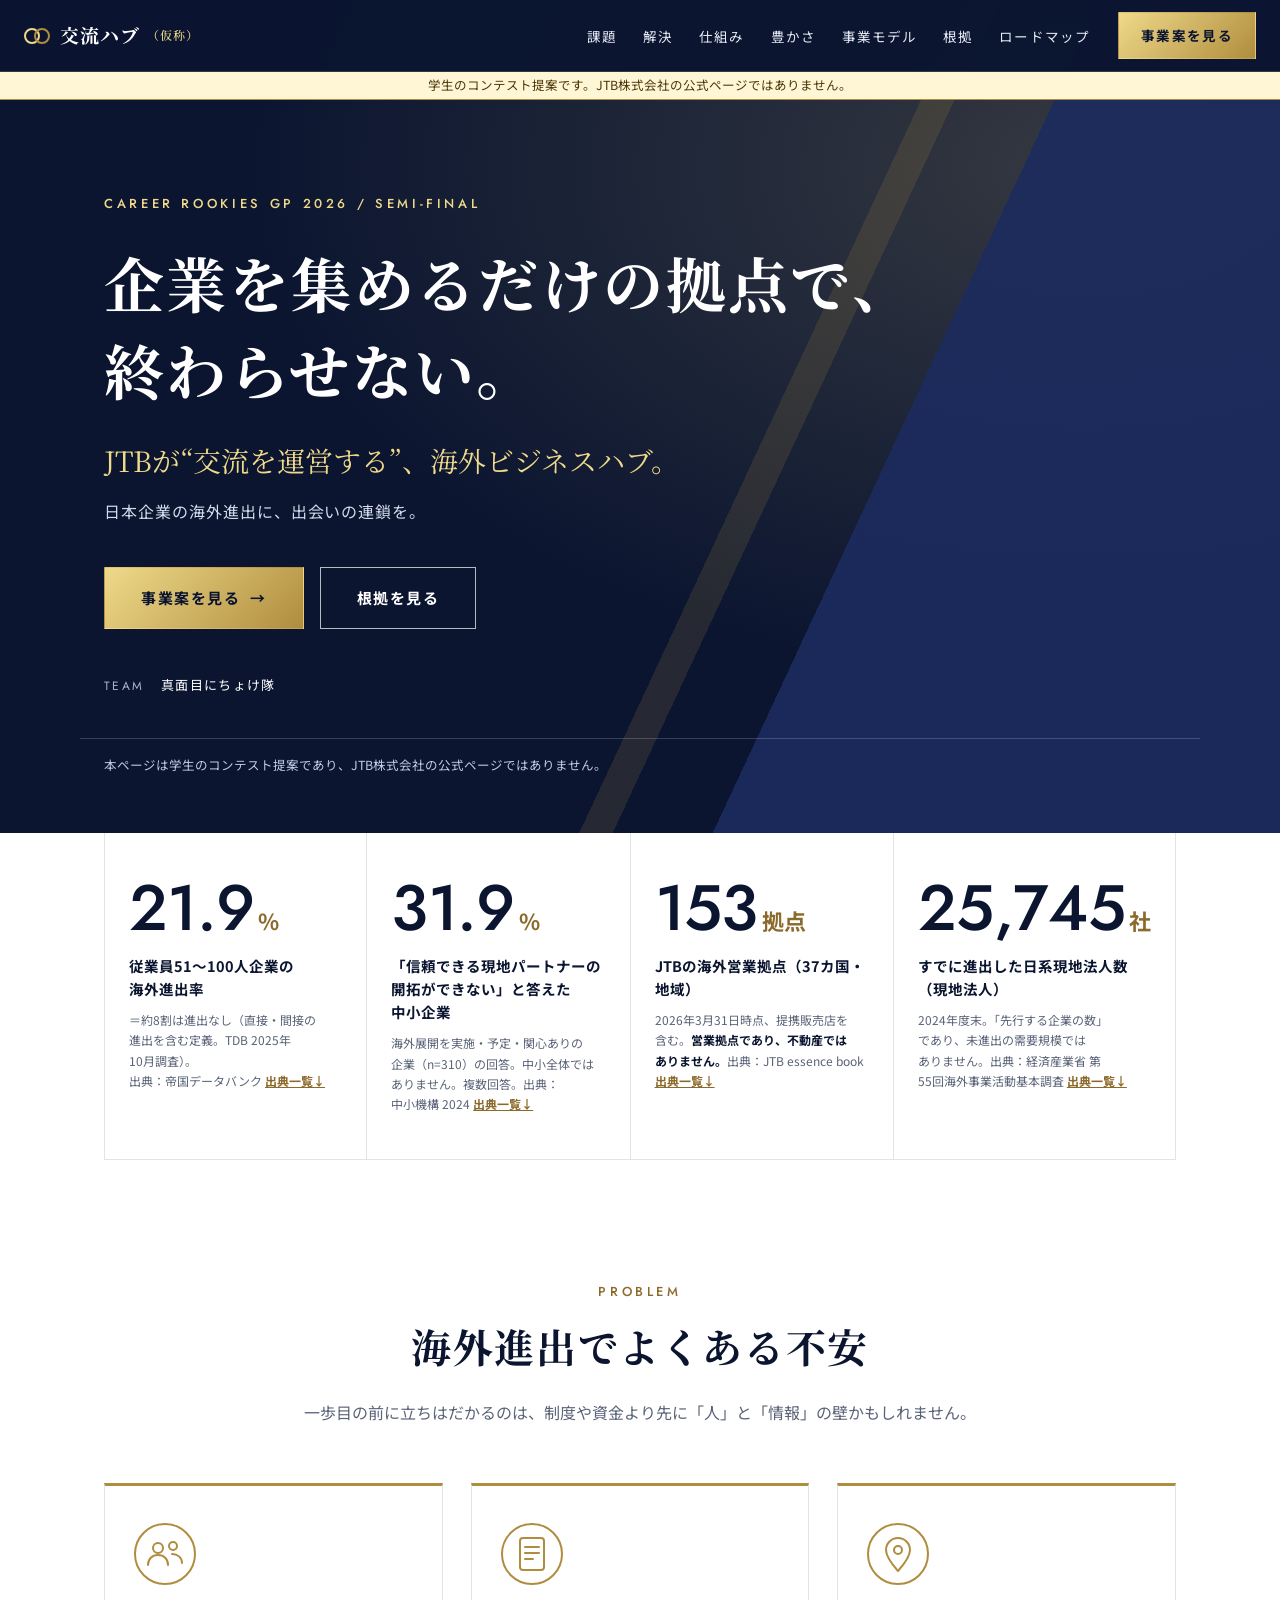
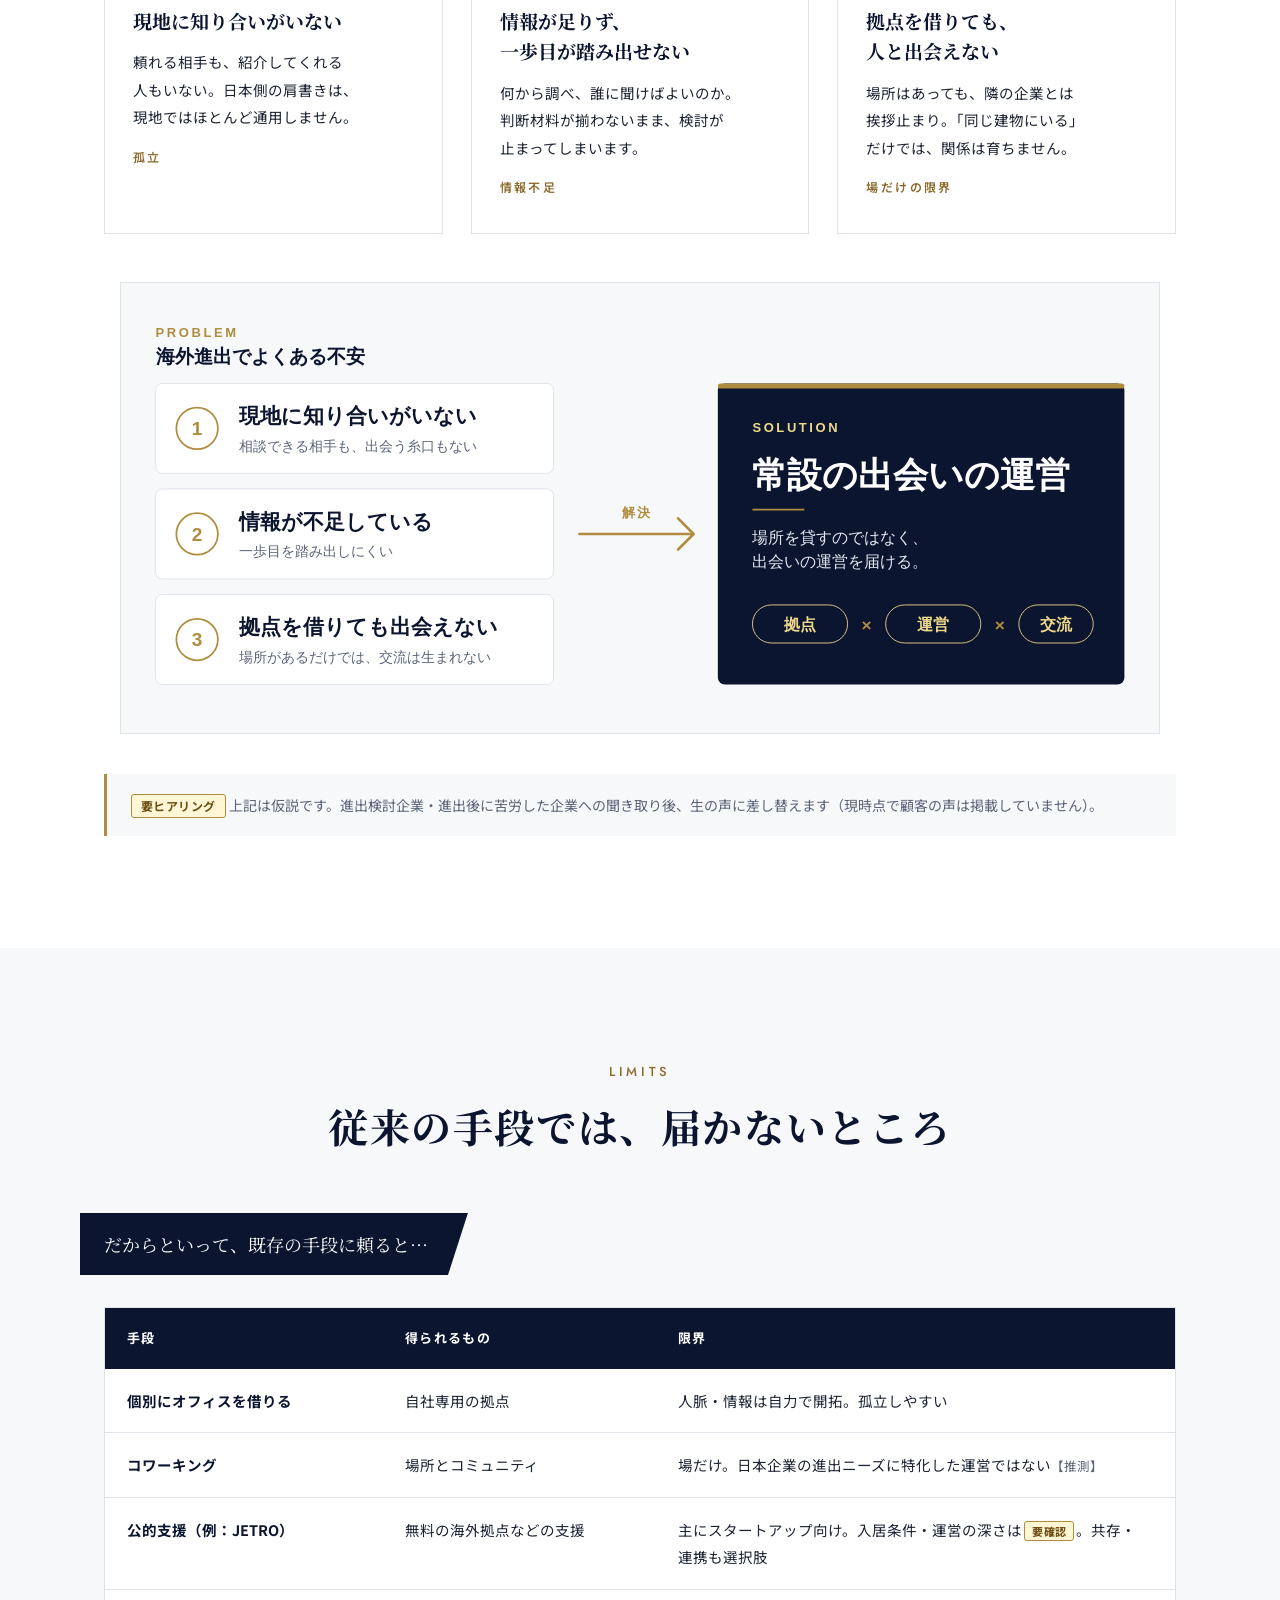
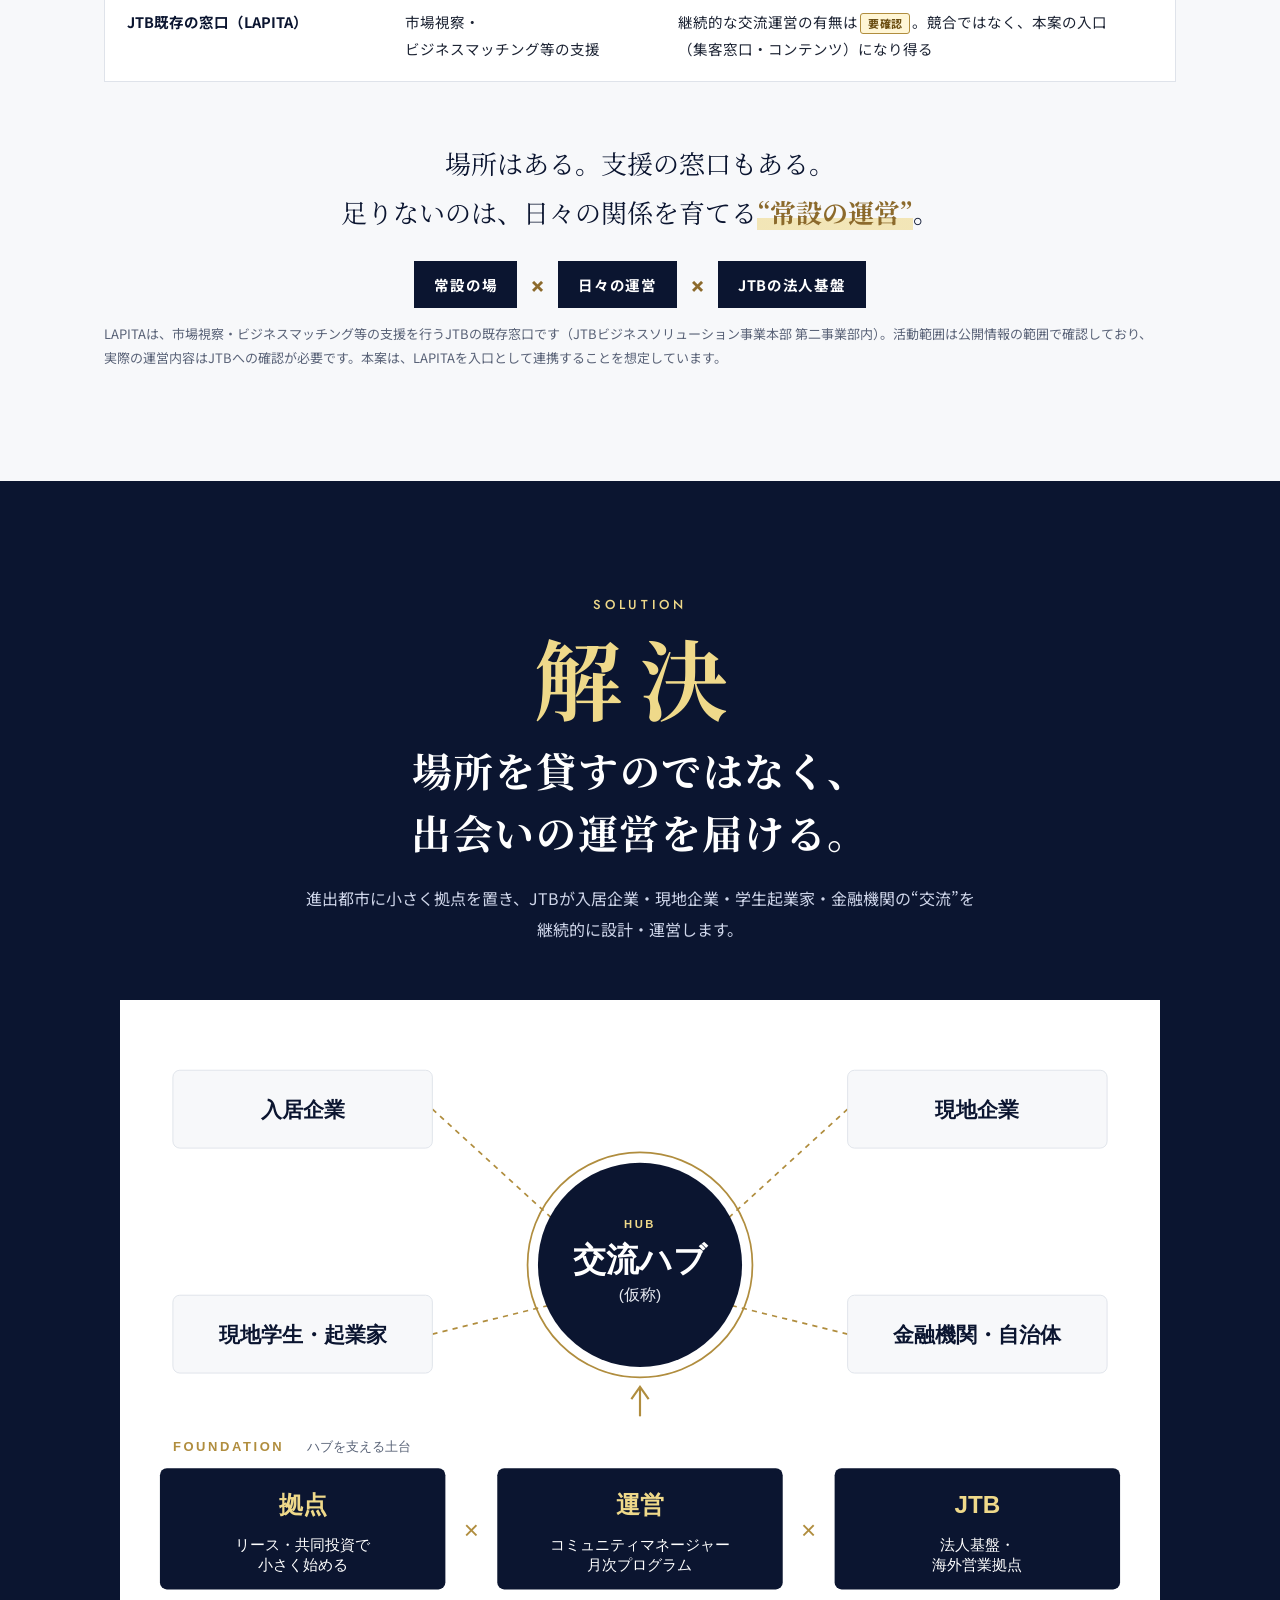
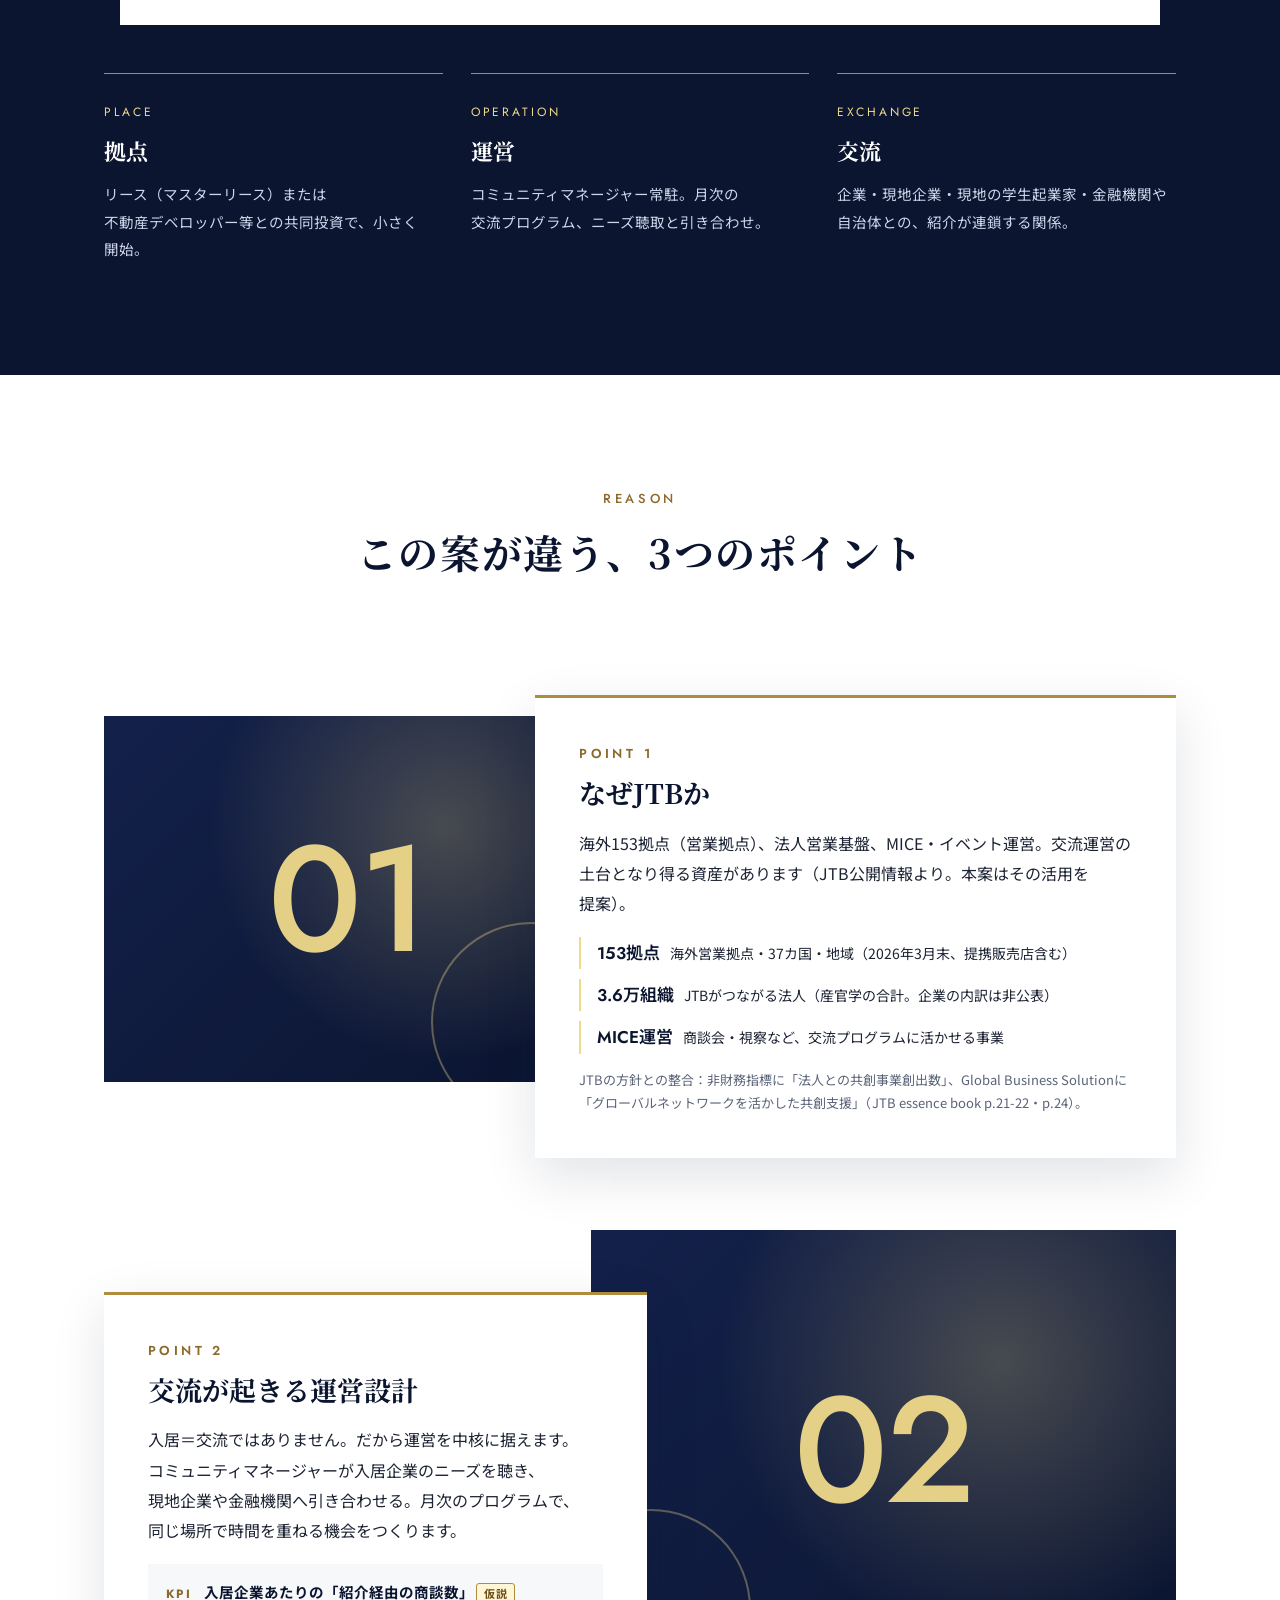
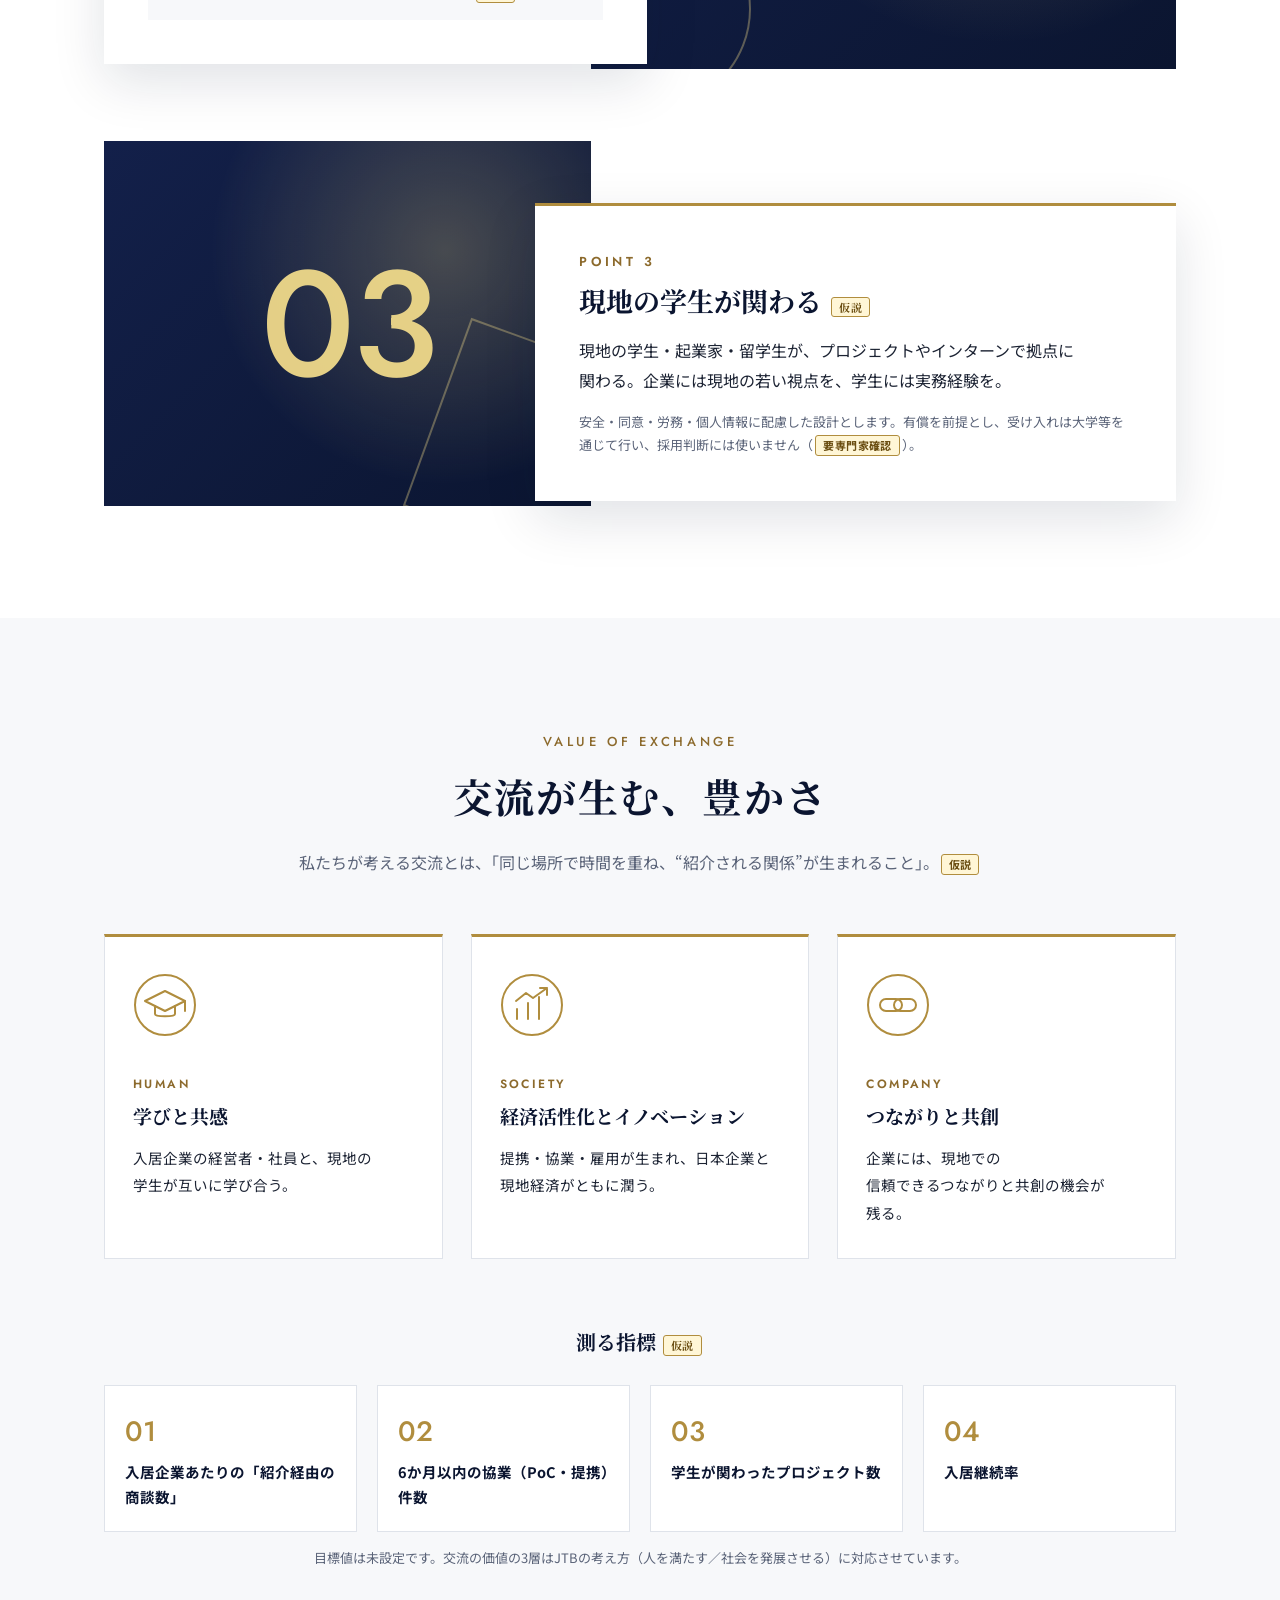
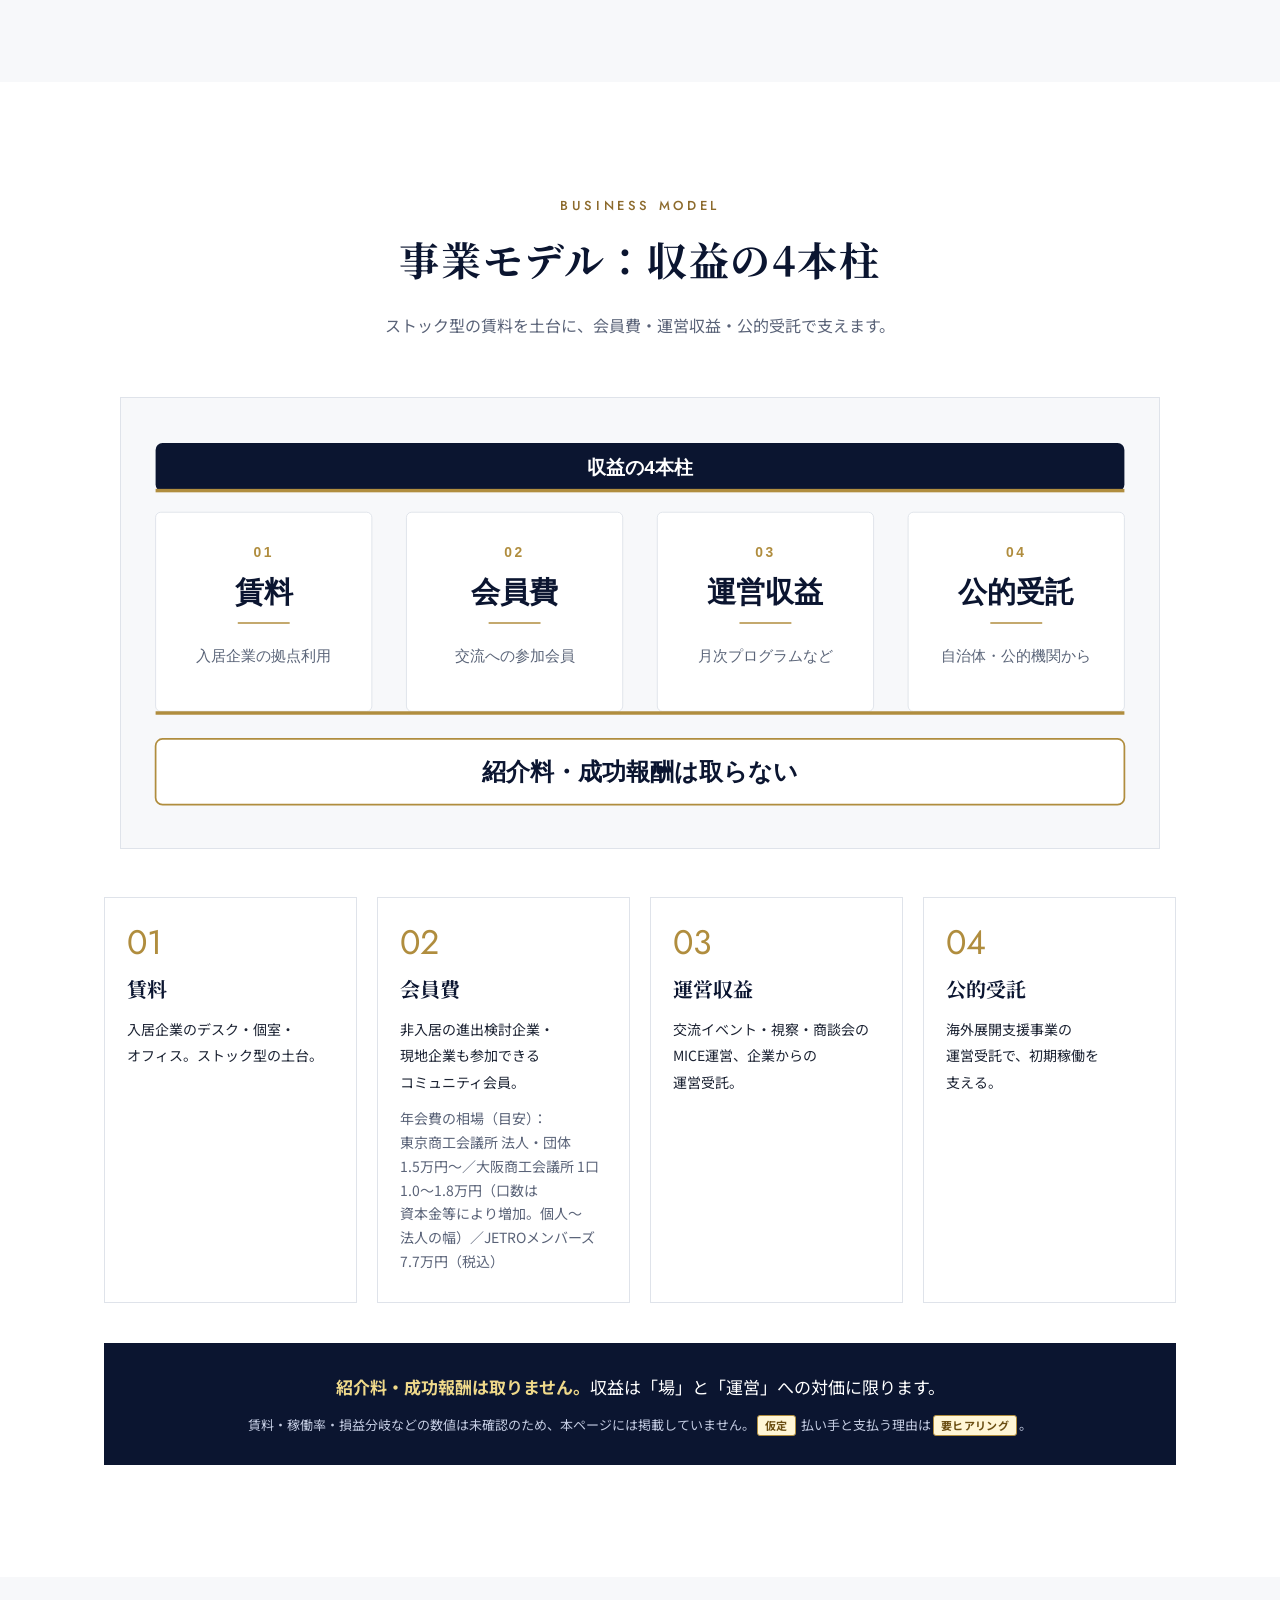
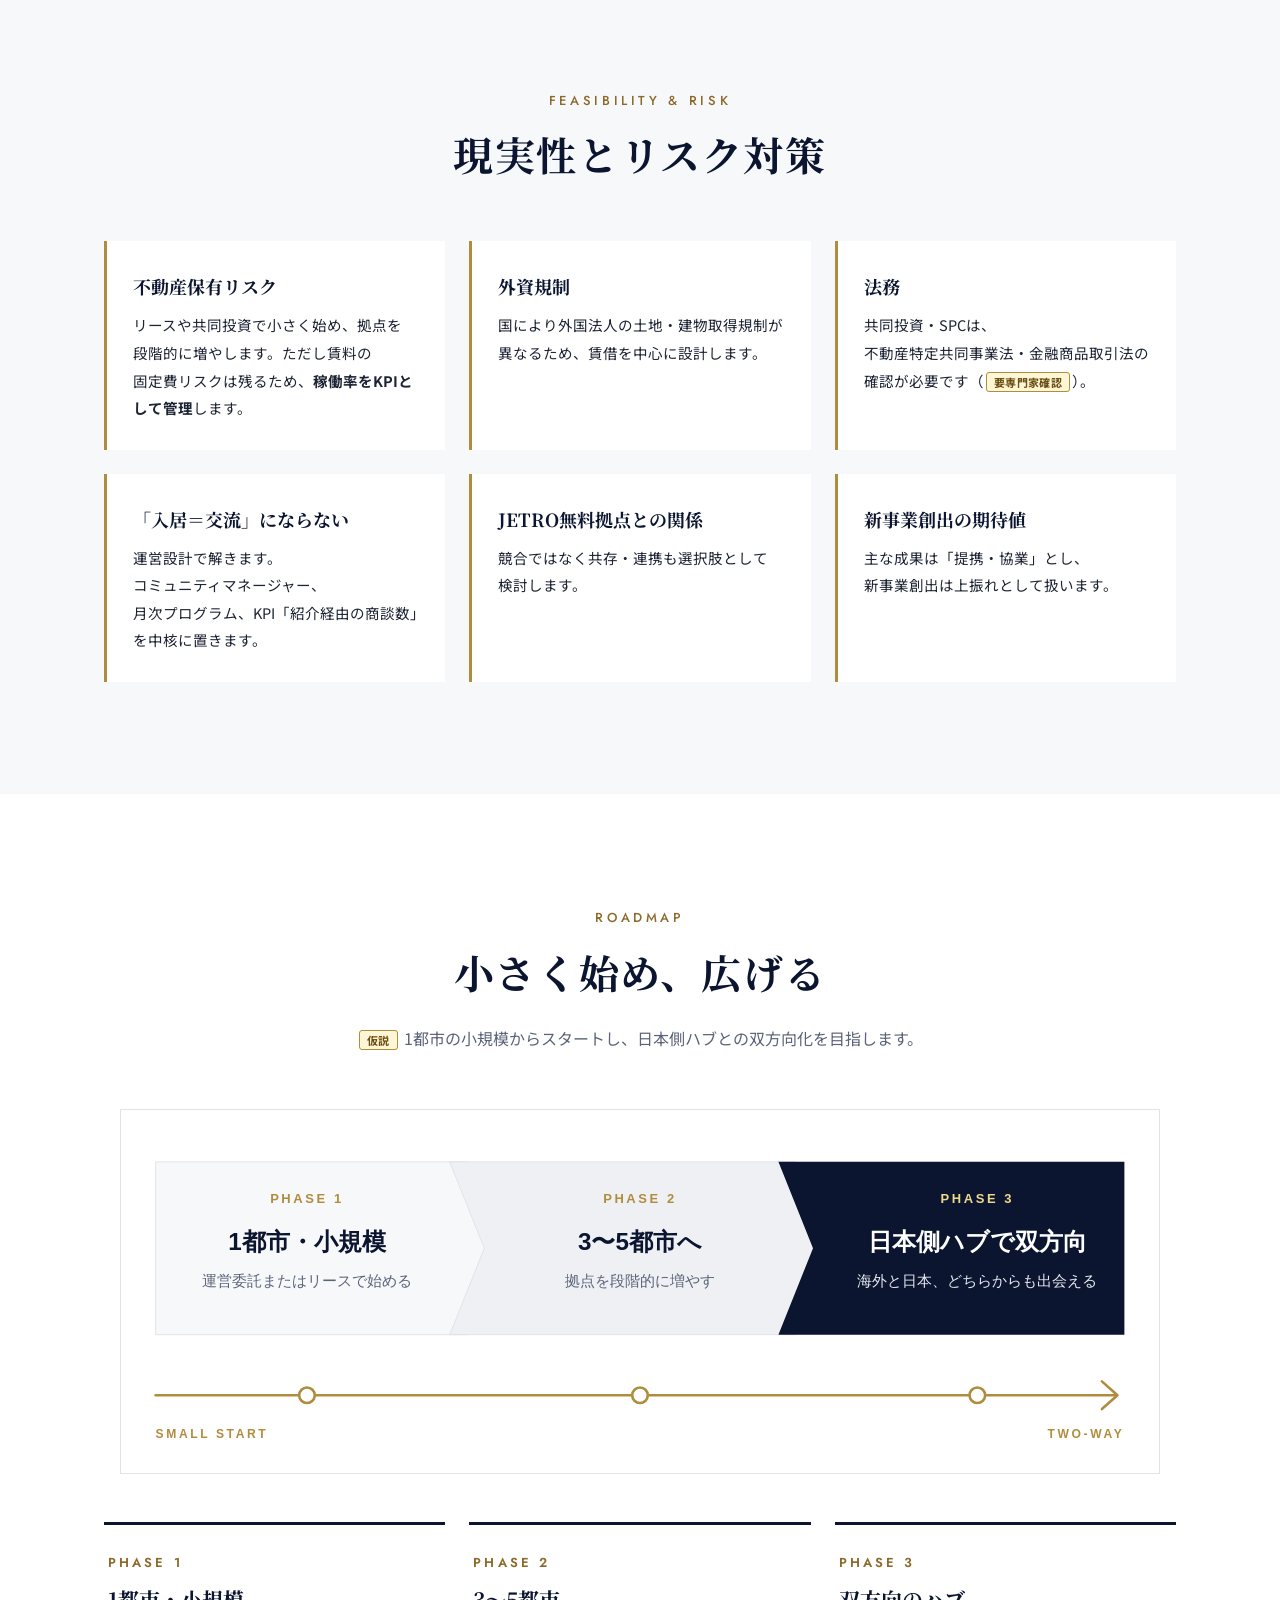
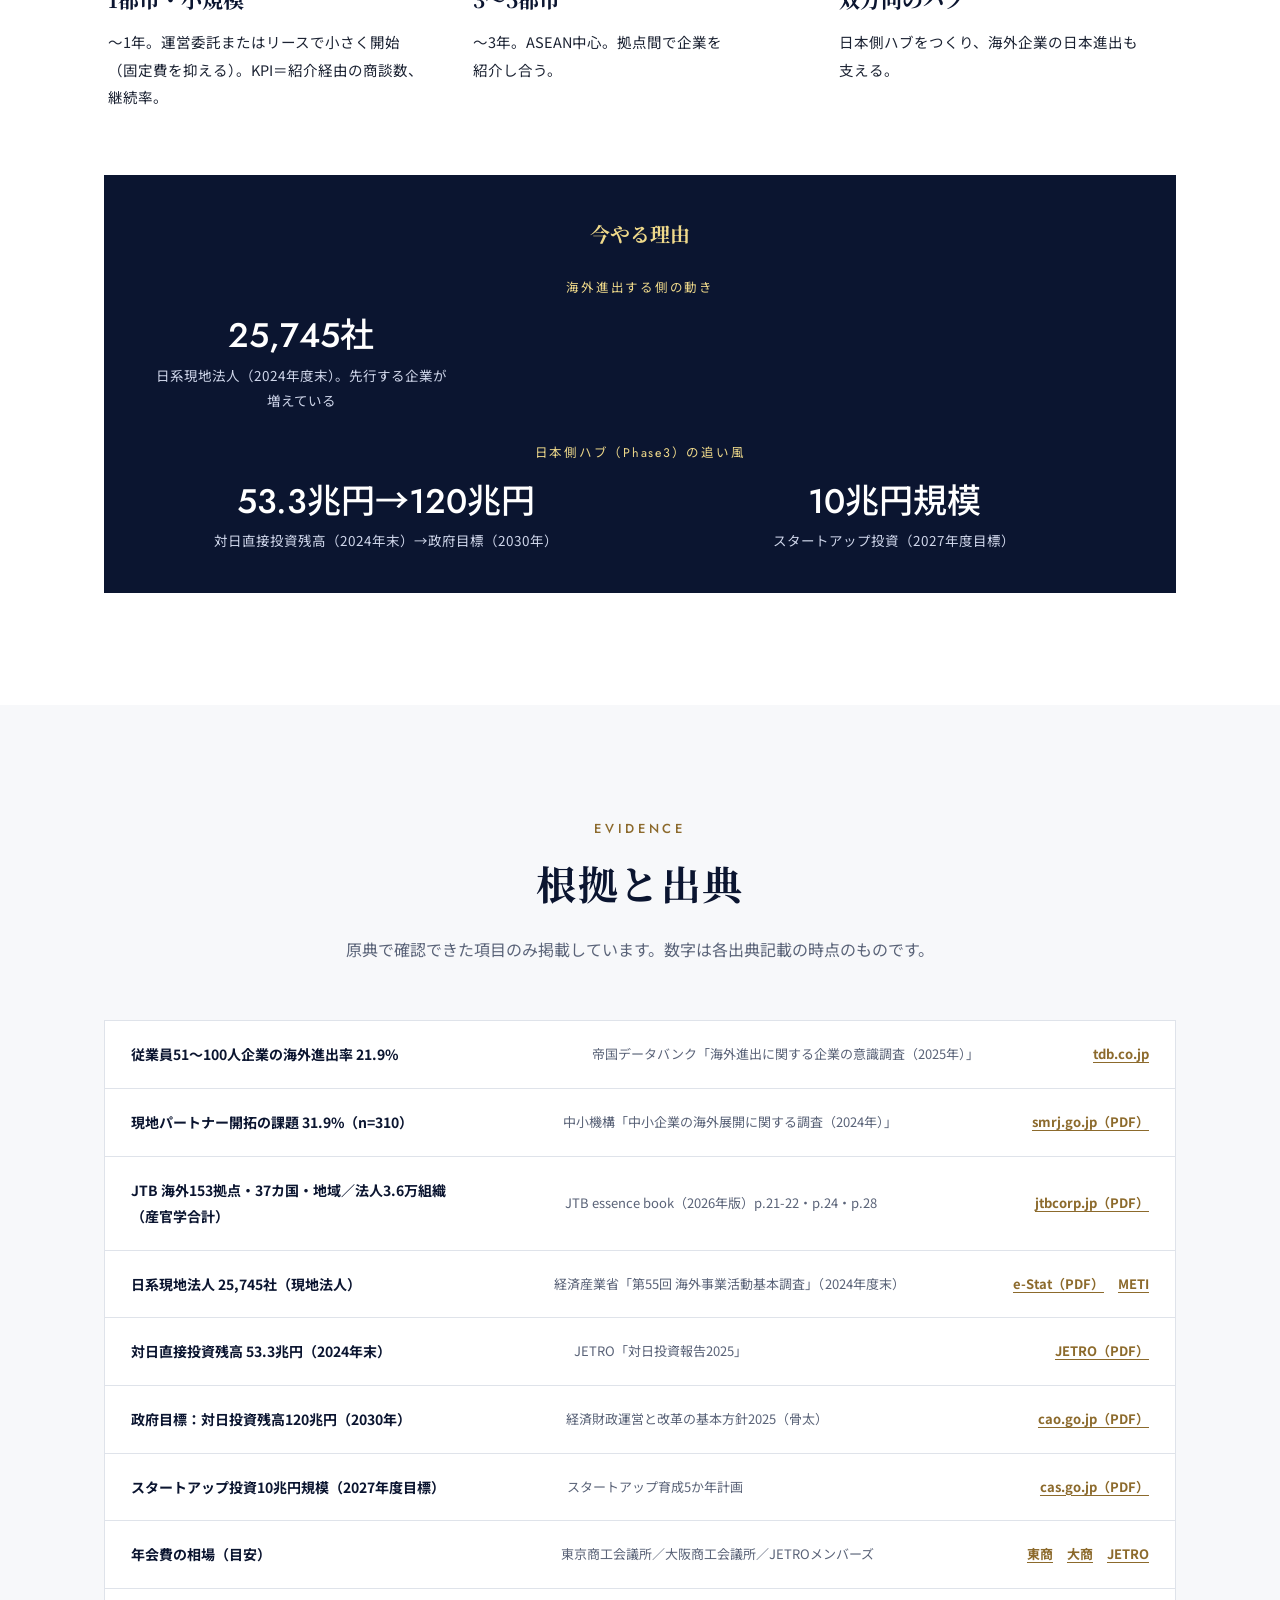
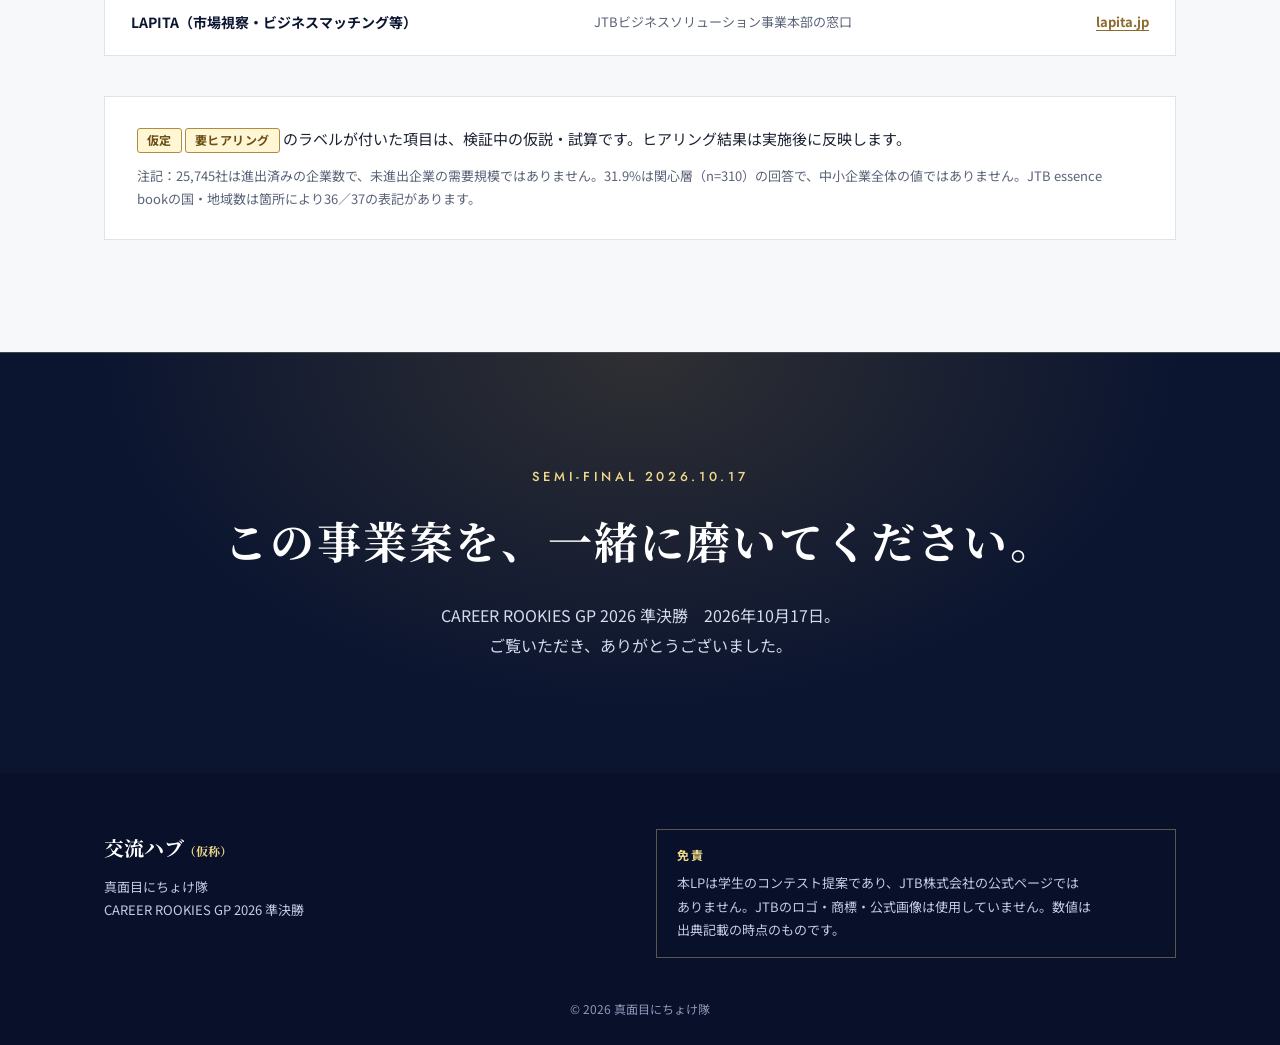
==== commit 70c34c2b: "LP v1をJTB感にする前の状態(0de35f8)に戻す Co-Authored-By: Claude Opus 5.5 <noreply@anthropic.com>" ====
--- a/docs/index.html
+++ b/docs/index.html
@@ -12,11 +12,11 @@
 <meta name="twitter:card" content="summary">
 <meta name="referrer" content="strict-origin-when-cross-origin">
 <meta name="robots" content="noindex,nofollow">
-<meta name="theme-color" content="#ffffff">
-<link rel="icon" type="image/svg+xml" href="data:image/svg+xml,%3Csvg xmlns='http://www.w3.org/2000/svg' viewBox='0 0 64 64'%3E%3Crect width='64' height='64' rx='14' fill='%23f6f6f6'/%3E%3Ccircle cx='24' cy='32' r='11' fill='none' stroke='%23323232' stroke-width='4'/%3E%3Ccircle cx='40' cy='32' r='11' fill='none' stroke='%23ea5213' stroke-width='4'/%3E%3C/svg%3E">
+<meta name="theme-color" content="#0B1530">
+<link rel="icon" href="data:image/svg+xml,%3Csvg xmlns='http://www.w3.org/2000/svg' viewBox='0 0 64 64'%3E%3Crect width='64' height='64' rx='12' fill='%230B1530'/%3E%3Ccircle cx='22' cy='32' r='9' fill='none' stroke='%23EFD98A' stroke-width='4'/%3E%3Ccircle cx='42' cy='32' r='9' fill='none' stroke='%23B08D3E' stroke-width='4'/%3E%3C/svg%3E" type="image/svg+xml">
 <link rel="preconnect" href="https://fonts.googleapis.com">
 <link rel="preconnect" href="https://fonts.gstatic.com" crossorigin>
-<link href="https://fonts.googleapis.com/css2?family=Noto+Sans+JP:wght@400;500;700&family=Noto+Serif+JP:wght@600&family=Open+Sans:wght@300;400;500;600&display=swap" rel="stylesheet">
+<link href="https://fonts.googleapis.com/css2?family=Jost:wght@400;500;600&family=Noto+Sans+JP:wght@400;500;700&family=Noto+Serif+JP:wght@500;700&display=swap" rel="stylesheet">
 <link rel="stylesheet" href="assets/css/style.css">
 </head>
 <body>
@@ -36,7 +36,7 @@
         <li><a href="#evidence">根拠</a></li>
         <li><a href="#roadmap">ロードマップ</a></li>
       </ul>
-      <a class="btn btn-sm nav-cta" href="#solution">事業案を見る <span aria-hidden="true">→</span></a>
+      <a class="btn btn-gold btn-sm nav-cta" href="#solution">事業案を見る</a>
     </nav>
   </div>
 </header>
@@ -46,24 +46,19 @@
 
 <!-- 1 FIRST VIEW -->
 <section class="fv">
-  <p class="giant giant-fv" aria-hidden="true">Encounter</p>
-  <div class="container fv-grid">
-    <div class="fv-copy">
-      <p class="fv-label">CAREER ROOKIES GP 2026 / Semi-final</p>
-      <h1 class="fv-title">企業を集めるだけの拠点で、<br>終わらせない。</h1>
-      <p class="fv-sub">JTBが“交流を運営する”、<br class="sp">海外ビジネスハブ。</p>
-      <p class="fv-lead">日本企業の海外進出に、出会いの連鎖を。</p>
-      <div class="btn-row">
-        <a class="btn" href="#solution">事業案を見る <span aria-hidden="true">→</span></a>
-        <a class="btn btn-sub" href="#evidence">根拠を見る <span aria-hidden="true">→</span></a>
-      </div>
-      <p class="fv-team"><span class="tagpill">TEAM</span>真面目にちょけ隊</p>
-    </div>
-    <figure class="fv-fig">
-      <img src="assets/img/hero.svg" alt="日本から海外の都市へ、細い航路の線がいくつも弧を描いてつながるイラスト。出会いが連鎖していく様子のたとえ。" width="1200" height="700">
-    </figure>
-  </div>
-  <div class="container"><p class="fv-disclaimer">本ページは学生のコンテスト提案であり、JTB株式会社の公式ページではありません。</p></div>
+  <div class="fv-bg" aria-hidden="true"></div>
+  <div class="container fv-inner">
+    <p class="label label-light">CAREER ROOKIES GP 2026 / SEMI-FINAL</p>
+    <h1 class="fv-title">企業を集めるだけの拠点で、<br>終わらせない。</h1>
+    <p class="fv-sub">JTBが“交流を運営する”、<br class="sp">海外ビジネスハブ。</p>
+    <p class="fv-lead">日本企業の海外進出に、出会いの連鎖を。</p>
+    <div class="btn-row">
+      <a class="btn btn-gold" href="#solution">事業案を見る <span aria-hidden="true">→</span></a>
+      <a class="btn btn-ghost" href="#evidence">根拠を見る</a>
+    </div>
+    <p class="fv-team">TEAM <span>真面目にちょけ隊</span></p>
+  </div>
+  <p class="fv-disclaimer">本ページは学生のコンテスト提案であり、JTB株式会社の公式ページではありません。</p>
 </section>
 
 <!-- 2 NUMBERS -->
@@ -99,24 +94,24 @@
 <section class="sec" id="problem">
   <div class="container">
     <header class="sec-head">
-      <h2 class="h2"><span class="en">Problem</span><span class="ja">課題</span></h2>
-      <p class="sec-catch">海外進出でよくある不安</p>
+      <p class="label">PROBLEM</p>
+      <h2 class="h2">海外進出でよくある不安</h2>
       <p class="sec-lead">一歩目の前に立ちはだかるのは、制度や資金より先に「人」と「情報」の壁かもしれません。</p>
     </header>
     <ul class="cards3">
-      <li class="card role-navy">
+      <li class="card">
         <img src="assets/img/icon-people.svg" alt="" width="64" height="64" class="card-ico">
         <h3>現地に知り合いがいない</h3>
         <p>頼れる相手も、紹介してくれる人もいない。日本側の肩書きは、現地ではほとんど通用しません。</p>
         <p class="tag">孤立</p>
       </li>
-      <li class="card role-teal">
+      <li class="card">
         <img src="assets/img/icon-info.svg" alt="" width="64" height="64" class="card-ico">
         <h3>情報が足りず、一歩目が踏み出せない</h3>
         <p>何から調べ、誰に聞けばよいのか。判断材料が揃わないまま、検討が止まってしまいます。</p>
         <p class="tag">情報不足</p>
       </li>
-      <li class="card role-warm">
+      <li class="card">
         <img src="assets/img/icon-place.svg" alt="" width="64" height="64" class="card-ico">
         <h3>拠点を借りても、人と出会えない</h3>
         <p>場所はあっても、隣の企業とは挨拶止まり。「同じ建物にいる」だけでは、関係は育ちません。</p>
@@ -134,10 +129,10 @@
 <section class="sec sec-gray" id="limits">
   <div class="container">
     <header class="sec-head">
-      <h2 class="h2"><span class="en">Limits</span><span class="ja">従来の手段</span></h2>
-      <p class="sec-catch">従来の手段では、届かないところ</p>
-    </header>
-    <p class="limit-band">だからといって、既存の手段に頼ると…</p>
+      <p class="label">LIMITS</p>
+      <h2 class="h2">従来の手段では、届かないところ</h2>
+    </header>
+    <div class="limit-band"><p>だからといって、既存の手段に頼ると…</p></div>
     <div class="table-wrap">
       <table class="cmp">
         <thead><tr><th scope="col">手段</th><th scope="col">得られるもの</th><th scope="col">限界</th></tr></thead>
@@ -156,16 +151,15 @@
 </section>
 
 <!-- 5 SOLUTION -->
-<section class="sec sec-gray sec-giant" id="solution">
-  <p class="giant" aria-hidden="true">Connect</p>
-  <div class="container">
-    <header class="sec-head">
-      <h2 class="h2"><span class="en">Solution</span><span class="ja">解決</span></h2>
-      <p class="sec-catch">場所を貸すのではなく、<br>出会いの運営を届ける。</p>
+<section class="sec sec-navy" id="solution">
+  <div class="container">
+    <header class="sec-head sec-head-light">
+      <p class="label label-light">SOLUTION</p>
+      <p class="kaiketsu">解決</p>
+      <h2 class="h2 h2-light">場所を貸すのではなく、<br>出会いの運営を届ける。</h2>
       <p class="sec-lead">進出都市に小さく拠点を置き、JTBが入居企業・現地企業・学生起業家・金融機関の“交流”を継続的に設計・運営します。</p>
     </header>
-    <div class="panel">
-    <figure class="diagram only-pc">
+    <figure class="diagram diagram-light only-pc">
       <img src="assets/img/diagram-structure.svg" alt="拠点・運営・交流の構造図。拠点（リースまたは共同投資で小さく開始）と、運営（コミュニティマネージャーと月次プログラム）が、交流（日本企業・現地企業・現地学生起業家・金融機関）を生み出す。" width="1200" height="720" loading="lazy">
     </figure>
     <div class="stack only-sp" role="group" aria-label="拠点・運営・交流の構造">
@@ -184,7 +178,6 @@
       <li><span class="trio-en">OPERATION</span><h3>運営</h3><p>コミュニティマネージャー常駐。月次の交流プログラム、ニーズ聴取と引き合わせ。</p></li>
       <li><span class="trio-en">EXCHANGE</span><h3>交流</h3><p>企業・現地企業・現地の学生起業家・金融機関や自治体との、紹介が連鎖する関係。</p></li>
     </ul>
-    </div>
   </div>
 </section>
 
@@ -192,8 +185,8 @@
 <section class="sec" id="points">
   <div class="container">
     <header class="sec-head">
-      <h2 class="h2"><span class="en">Our Point</span><span class="ja">3つのポイント</span></h2>
-      <p class="sec-catch">この案が違う、3つの理由。</p>
+      <p class="label">REASON</p>
+      <h2 class="h2">この案が違う、3つのポイント</h2>
     </header>
 
     <article class="point">
@@ -237,22 +230,22 @@
 <section class="sec sec-gray" id="value">
   <div class="container">
     <header class="sec-head">
-      <h2 class="h2"><span class="en">Value</span><span class="ja">豊かさ</span></h2>
-      <p class="sec-catch">交流が生む、豊かさ</p>
+      <p class="label">VALUE OF EXCHANGE</p>
+      <h2 class="h2">交流が生む、豊かさ</h2>
       <p class="sec-lead">私たちが考える交流とは、「同じ場所で時間を重ね、“紹介される関係”が生まれること」。<span class="badge badge-sm">仮説</span></p>
     </header>
     <ul class="cards3">
-      <li class="card card-plain role-teal">
+      <li class="card card-plain">
         <img src="assets/img/icon-student.svg" alt="" width="64" height="64" class="card-ico">
         <p class="tag">HUMAN</p><h3>学びと共感</h3>
         <p>入居企業の経営者・社員と、現地の学生が互いに学び合う。</p>
       </li>
-      <li class="card card-plain role-navy">
+      <li class="card card-plain">
         <img src="assets/img/icon-growth.svg" alt="" width="64" height="64" class="card-ico">
         <p class="tag">SOCIETY</p><h3>経済活性化とイノベーション</h3>
         <p>提携・協業・雇用が生まれ、日本企業と現地経済がともに潤う。</p>
       </li>
-      <li class="card card-plain role-warm">
+      <li class="card card-plain">
         <img src="assets/img/icon-link.svg" alt="" width="64" height="64" class="card-ico">
         <p class="tag">COMPANY</p><h3>つながりと共創</h3>
         <p>企業には、現地での信頼できるつながりと共創の機会が残る。</p>
@@ -273,8 +266,8 @@
 <section class="sec" id="model">
   <div class="container">
     <header class="sec-head">
-      <h2 class="h2"><span class="en">Business Model</span><span class="ja">事業モデル</span></h2>
-      <p class="sec-catch">収益は、4本の柱で。</p>
+      <p class="label">BUSINESS MODEL</p>
+      <h2 class="h2">事業モデル：収益の4本柱</h2>
       <p class="sec-lead">ストック型の賃料を土台に、会員費・運営収益・公的受託で支えます。</p>
     </header>
     <figure class="diagram only-pc">
@@ -297,7 +290,8 @@
 <section class="sec sec-gray" id="risk">
   <div class="container">
     <header class="sec-head">
-      <h2 class="h2"><span class="en">Feasibility</span><span class="ja">現実性とリスク対策</span></h2>
+      <p class="label">FEASIBILITY &amp; RISK</p>
+      <h2 class="h2">現実性とリスク対策</h2>
     </header>
     <ul class="risks">
       <li><h3>不動産保有リスク</h3><p>リースや共同投資で小さく始め、拠点を段階的に増やします。ただし賃料の固定費リスクは残るため、<b>稼働率をKPIとして管理</b>します。</p></li>
@@ -314,8 +308,8 @@
 <section class="sec" id="roadmap">
   <div class="container">
     <header class="sec-head">
-      <h2 class="h2"><span class="en">Roadmap</span><span class="ja">ロードマップ</span></h2>
-      <p class="sec-catch">小さく始め、広げる。</p>
+      <p class="label">ROADMAP</p>
+      <h2 class="h2">小さく始め、広げる</h2>
       <p class="sec-lead"><span class="badge badge-sm">仮説</span> 1都市の小規模からスタートし、日本側ハブとの双方向化を目指します。</p>
     </header>
     <figure class="diagram only-pc">
@@ -345,7 +339,8 @@
 <section class="sec sec-gray" id="evidence">
   <div class="container">
     <header class="sec-head">
-      <h2 class="h2"><span class="en">Evidence</span><span class="ja">根拠と出典</span></h2>
+      <p class="label">EVIDENCE</p>
+      <h2 class="h2">根拠と出典</h2>
       <p class="sec-lead">原典で確認できた項目のみ掲載しています。数字は各出典記載の時点のものです。</p>
     </header>
     <ul class="sources">
@@ -369,13 +364,9 @@
 <!-- 12 CTA -->
 <section class="cta" id="contact">
   <div class="container">
-    <h2 class="h2"><span class="en">Thank you</span><span class="ja">準決勝 2026.10.17</span></h2>
-    <p class="cta-catch">この事業案を、<br class="sp">一緒に磨いてください。</p>
+    <p class="label label-light">SEMI-FINAL 2026.10.17</p>
+    <h2>この事業案を、<br class="sp">一緒に磨いてください。</h2>
     <p>CAREER ROOKIES GP 2026 準決勝　2026年10月17日。<br>ご覧いただき、ありがとうございました。</p>
-    <div class="btn-row btn-row-c">
-      <a class="btn btn-fill" href="#solution">事業案をもう一度見る <span aria-hidden="true">→</span></a>
-      <a class="btn btn-sub" href="#evidence">根拠と出典を見る <span aria-hidden="true">→</span></a>
-    </div>
   </div>
 </section>
 
--- a/docs/assets/css/style.css
+++ b/docs/assets/css/style.css
@@ -1,259 +1,207 @@
-/* LP v1 — JTBのトーンに寄せた版(reference-sites/jtb/00-jtb-design-guide.md) */
 :root{
-  --red:#cc0000; --red-dark:#aa0000;
-  --grad-warm:linear-gradient(90deg,#cd0401 0%,#de300b 50%,#ea5213 100%);
-  --orange:#ea5213; --yellow:#ffb21c;
-  --text:#323232; --text-sub:#6b6b6b;
-  --bg:#f6f6f6; --panel:#ffffff; --line:#d4d4d4;
-  --teal:#005064; --navy:#001c7b; --green:#197d46;
-  --shadow:0 15px 12px rgba(50,50,50,.10);
-  --en:'Open Sans','Noto Sans JP',sans-serif;
-  --jp:'Noto Sans JP','Hiragino Kaku Gothic ProN',Meiryo,sans-serif;
+  --navy:#0B1530; --navy-2:#13204a; --navy-3:#1b2b5e;
+  --gold:#B08D3E; --gold-d:#8C6A2C; --gold-l:#EFD98A;
+  --bg:#fff; --gray:#F7F8FA; --gray-2:#EEF0F4; --line:#dfe3ea;
+  --text:#1c2333; --muted:#5a6378;
+  --en:'Jost','Noto Sans JP',sans-serif;
+  --sans:'Noto Sans JP','Hiragino Kaku Gothic ProN',Meiryo,sans-serif;
   --serif:'Noto Serif JP','Hiragino Mincho ProN','Yu Mincho',serif;
-  --hh:76px; --bar:30px;
+  --hh:72px;
 }
 *,*::before,*::after{box-sizing:border-box}
-html{scroll-behavior:smooth;scroll-padding-top:calc(var(--hh) + var(--bar) + 8px)}
-body{margin:0;font-family:var(--jp);font-size:16px;line-height:1.8;color:var(--text);background:var(--panel);-webkit-font-smoothing:antialiased;word-break:auto-phrase;overflow-wrap:anywhere}
+html{scroll-behavior:smooth;scroll-padding-top:calc(var(--hh) + 32px)}
+body{margin:0;font-family:var(--sans);color:var(--text);background:var(--bg);line-height:1.9;font-size:16px;-webkit-font-smoothing:antialiased}
 img{max-width:100%;height:auto;display:block}
 ul,ol{margin:0;padding:0;list-style:none}
 h1,h2,h3,p,figure{margin:0}
-h1,h2,h3{text-wrap:balance}
 a{color:inherit}
-:focus-visible{outline:3px solid var(--orange);outline-offset:3px}
+:focus-visible{outline:3px solid var(--gold);outline-offset:3px}
 .sr-only{position:absolute;width:1px;height:1px;overflow:hidden;clip:rect(0 0 0 0);white-space:nowrap}
-.skip{position:absolute;left:8px;top:-60px;background:var(--text);color:#fff;padding:8px 14px;z-index:300}
+.skip{position:absolute;left:8px;top:-60px;background:var(--gold-l);color:var(--navy);padding:8px 14px;z-index:200;border-radius:4px}
 .skip:focus{top:8px}
 .container{width:100%;max-width:1120px;margin:0 auto;padding:0 24px}
 .sp{display:none}
-.nw{white-space:nowrap}
-
-/* header(白地。赤い面は作らない) */
-.site-header{position:fixed;inset:0 0 auto;height:var(--hh);background:rgba(255,255,255,.97);z-index:100;border-bottom:1px solid #ececec}
-.header-inner{max-width:1280px;margin:0 auto;height:100%;padding:0 28px;display:flex;align-items:center;justify-content:space-between;gap:24px}
-.logo{display:flex;align-items:center;gap:10px;text-decoration:none;font-weight:700;font-size:18px;letter-spacing:.06em;white-space:nowrap;color:var(--text)}
-.logo small{font-size:12px;font-weight:500;color:var(--text-sub);margin-left:-4px}
-.logo-mark{width:30px;height:18px;position:relative;display:inline-block}
-.logo-mark::before,.logo-mark::after{content:"";position:absolute;top:0;width:18px;height:18px;border-radius:50%;border:2px solid var(--text)}
-.logo-mark::before{left:0}.logo-mark::after{right:0;border-color:var(--orange)}
+
+/* header */
+.site-header{position:fixed;inset:0 0 auto 0;height:var(--hh);background:rgba(11,21,48,.96);z-index:100;border-bottom:1px solid rgba(239,217,138,.18)}
+.header-inner{max-width:1280px;margin:0 auto;height:100%;padding:0 24px;display:flex;align-items:center;justify-content:space-between;gap:24px}
+.logo{display:flex;align-items:center;gap:10px;color:#fff;text-decoration:none;font-family:var(--serif);font-weight:700;font-size:19px;letter-spacing:.06em;white-space:nowrap}
+.logo small{font-size:12px;font-weight:500;color:var(--gold-l);margin-left:-4px}
+.logo-mark{width:26px;height:16px;position:relative;display:inline-block}
+.logo-mark::before,.logo-mark::after{content:"";position:absolute;top:0;width:16px;height:16px;border-radius:50%;border:2px solid var(--gold-l)}
+.logo-mark::before{left:0}.logo-mark::after{right:0;border-color:var(--gold)}
 .gnav{display:flex;align-items:center;gap:28px}
-.gnav ul{display:flex;gap:24px}
-.gnav li a{text-decoration:none;font-size:14px;letter-spacing:.06em;padding:6px 0;border-bottom:2px solid transparent;transition:border-color .2s,color .2s}
-.gnav li a:hover{color:var(--red);border-color:var(--red)}
+.gnav ul{display:flex;gap:26px}
+.gnav li a{color:#e8ecf7;text-decoration:none;font-size:13.5px;letter-spacing:.08em;padding:6px 0;border-bottom:2px solid transparent;transition:border-color .2s,color .2s}
+.gnav li a:hover{border-color:var(--gold);color:#fff}
 .nav-toggle{display:none}
-.disc-bar{position:fixed;top:var(--hh);left:0;right:0;z-index:90;margin:0;height:var(--bar);line-height:var(--bar);background:var(--bg);color:var(--text);font-size:12.5px;text-align:center;letter-spacing:.04em;border-bottom:1px solid #e6e6e6;white-space:nowrap;overflow:hidden;text-overflow:ellipsis;padding:0 12px}
-
-/* buttons(白地+赤枠のピル。最終CTAだけ赤塗り) */
-.btn{display:inline-flex;align-items:center;justify-content:center;gap:12px;min-height:52px;padding:12px 34px;border-radius:50px;border:1.5px solid var(--red);background:#fff;color:var(--red);font-weight:500;font-size:15px;letter-spacing:.08em;text-decoration:none;transition:background .2s,color .2s}
-.btn:hover{background:var(--red);color:#fff}
-.btn-sub{border-color:var(--text);color:var(--text)}
-.btn-sub:hover{background:var(--text);color:#fff}
-.btn-fill{background:var(--red);color:#fff}
-.btn-fill:hover{background:var(--red-dark);border-color:var(--red-dark)}
-.btn-sm{min-height:42px;padding:8px 22px;font-size:13.5px}
+
+/* buttons */
+.btn{display:inline-flex;align-items:center;justify-content:center;gap:10px;padding:16px 36px;font-weight:700;letter-spacing:.1em;font-size:15px;text-decoration:none;border:1px solid transparent;transition:transform .2s,background .2s,color .2s;min-height:52px}
+.btn-gold{background:linear-gradient(135deg,var(--gold-l),var(--gold));color:var(--navy)}
+.btn-gold:hover{transform:translateY(-2px)}
+.btn-ghost{border-color:rgba(255,255,255,.7);color:#fff}
+.btn-ghost:hover{background:#fff;color:var(--navy)}
+.btn-sm{padding:10px 22px;font-size:13.5px;min-height:44px}
 .btn-row{display:flex;gap:16px;flex-wrap:wrap}
-.btn-row-c{justify-content:center;margin-top:36px}
-
-/* badges / tags */
-.badge{display:inline-block;font-size:11.5px;font-weight:500;line-height:1.6;padding:0 10px;border-radius:50px;border:1px solid var(--red);color:var(--red);background:#fff;letter-spacing:.04em;vertical-align:.1em;white-space:nowrap}
-.badge-sm{font-size:11px;margin:0 2px}
-.tagpill{display:inline-block;font-family:var(--en);font-size:11px;letter-spacing:.12em;border:1px solid var(--line);border-radius:50px;padding:0 10px;margin-right:10px;color:var(--text-sub)}
-.mini{font-size:12.5px;color:var(--text-sub);line-height:1.7}
-.fine{font-size:13px;color:var(--text-sub);line-height:1.8;margin-top:16px}
+
+/* labels */
+.label{font-family:var(--en);text-transform:uppercase;letter-spacing:.28em;font-size:13px;font-weight:500;color:var(--gold-d)}
+.label-light{color:var(--gold-l)}
+.badge{display:inline-block;background:#FFF6D6;color:#6b4e12;border:1px solid var(--gold);font-size:12px;font-weight:700;padding:1px 9px;border-radius:3px;letter-spacing:.04em;line-height:1.7;vertical-align:baseline}
+.badge-sm{font-size:11px;padding:0 7px;margin:0 2px}
+.mini{font-size:12.5px;color:var(--muted);line-height:1.7}
+.fine{font-size:13px;color:var(--muted);line-height:1.8;margin-top:14px}
 .fine.center{text-align:center}
 
-/* giant faint english */
-.giant{position:absolute;left:0;right:0;font-family:var(--en);font-weight:600;font-size:clamp(90px,15vw,220px);line-height:1;letter-spacing:-.02em;color:rgba(0,0,0,.045);white-space:nowrap;pointer-events:none;user-select:none;overflow:hidden;text-align:center}
-.sec-giant{position:relative;overflow:hidden}
-.sec-giant .giant{top:40px}
-.sec-giant .container{position:relative}
-
 /* FV */
-.fv{position:relative;overflow:hidden;background:var(--bg);padding:calc(var(--hh) + var(--bar) + 72px) 0 40px}
-.giant-fv{bottom:40px}
-.fv-grid{position:relative;display:grid;grid-template-columns:1.05fr 1fr;gap:48px;align-items:center}
-.fv-label{font-family:var(--en);font-size:14px;letter-spacing:.12em;color:var(--red)}
-.fv-title{font-family:var(--serif);font-weight:600;font-size:clamp(30px,3.8vw,50px);line-height:1.5;letter-spacing:.06em;margin:18px 0 22px}
-.fv-sub{font-weight:700;font-size:clamp(18px,2vw,24px);line-height:1.6;letter-spacing:.06em;margin-bottom:8px}
-.fv-lead{font-size:16px;color:var(--text-sub);letter-spacing:.08em;margin-bottom:34px}
-.fv-team{margin-top:32px;font-size:13px;letter-spacing:.08em}
-.fv-fig{background:var(--panel);box-shadow:var(--shadow);border-radius:4px;min-height:200px;aspect-ratio:720/560;overflow:hidden}
-.fv-fig img{width:100%;height:100%;object-fit:cover}
-.fv-disclaimer{position:relative;margin-top:40px;padding-top:14px;border-top:1px solid var(--line);font-size:12.5px;color:var(--text)}
+.fv{position:relative;background:var(--navy);color:#fff;padding:calc(var(--hh) + 96px) 0 56px;overflow:hidden}
+.fv-bg{position:absolute;inset:0;background:
+  linear-gradient(115deg,transparent 58%,rgba(176,141,62,.16) 58%,rgba(176,141,62,.16) 60%,transparent 60%),
+  linear-gradient(115deg,transparent 66%,rgba(27,43,94,.9) 66%),
+  radial-gradient(ellipse at 85% 20%,rgba(239,217,138,.18),transparent 55%)}
+.fv-inner{position:relative}
+.fv-title{font-family:var(--serif);font-weight:700;font-size:clamp(30px,5vw,60px);line-height:1.45;letter-spacing:.04em;margin:22px 0 24px}
+.fv-sub{font-family:var(--serif);font-size:clamp(19px,2.4vw,28px);color:var(--gold-l);line-height:1.7;margin-bottom:12px}
+.fv-lead{font-size:16px;color:#d5dbec;margin-bottom:40px;letter-spacing:.06em}
+.fv-team{margin-top:44px;font-family:var(--en);letter-spacing:.2em;font-size:12px;color:#aab4d0}
+.fv-team span{font-family:var(--sans);letter-spacing:.1em;color:#fff;margin-left:10px;font-size:13px}
+.fv-disclaimer{position:relative;max-width:1120px;margin:40px auto 0;padding:14px 24px 0;font-size:12.5px;color:#c4cce2;border-top:1px solid rgba(255,255,255,.18)}
 
 /* numbers */
-.numbers{background:var(--bg);padding:24px 0 96px}
-.num-grid{display:grid;grid-template-columns:repeat(4,1fr);background:var(--panel);box-shadow:var(--shadow);border-radius:4px}
-.num-grid li{padding:36px 26px;border-left:1px solid #e9e9e9}
-.num-grid li:first-child{border-left:0}
-.num{font-family:var(--en);font-weight:300;line-height:1;display:flex;align-items:baseline;gap:6px;color:var(--text)}
-.num span{font-size:clamp(46px,4.6vw,64px);letter-spacing:-.01em}
-.num em{font-style:normal;font-family:var(--jp);font-size:16px;font-weight:700;color:var(--red)}
-.num-t{margin:14px 0 10px;font-weight:700;font-size:14.5px;line-height:1.6}
-.num-n{font-size:12px;color:var(--text-sub);line-height:1.7}
-.num-n b{color:var(--text)}
-.num-n .src{color:var(--red);font-weight:500;white-space:nowrap;text-underline-offset:3px}
-
-/* sections & 2段見出し */
-.sec{padding:128px 0}
-.sec-gray{background:var(--bg)}
+.numbers{background:#fff;padding:0 0 8px}
+.num-grid{display:grid;grid-template-columns:repeat(4,1fr);margin-top:-1px;border-bottom:1px solid var(--line)}
+.num-grid li{padding:44px 24px;border-right:1px solid var(--line)}
+.num-grid li:first-child{border-left:1px solid var(--line)}
+.num{font-family:var(--en);color:var(--navy);line-height:1;display:flex;align-items:baseline;gap:4px}
+.num span{font-size:clamp(44px,5vw,64px);font-weight:500;letter-spacing:-.01em}
+.num em{font-style:normal;font-size:22px;color:var(--gold-d);font-family:var(--sans);font-weight:700}
+.num-t{margin:14px 0 10px;font-weight:700;font-size:14.5px;line-height:1.6;color:var(--navy)}
+.num-n{font-size:12px;color:var(--muted);line-height:1.7}
+.num-n b{color:var(--navy)}
+
+/* sections */
+.sec{padding:112px 0}
+.sec-gray{background:var(--gray)}
+.sec-navy{background:var(--navy);color:#fff}
 .sec-head{text-align:center;margin-bottom:56px}
-.h2{display:flex;flex-direction:column;align-items:center;gap:6px}
-.h2 .en{font-family:var(--en);font-weight:300;font-size:clamp(30px,3.4vw,42px);line-height:1.2;letter-spacing:.04em;color:var(--red)}
-.h2 .ja{font-size:15px;font-weight:700;letter-spacing:.12em;color:var(--text)}
-.sec-catch{margin-top:28px;font-weight:700;font-size:clamp(21px,2.4vw,28px);line-height:1.6;letter-spacing:.06em}
-.sec-lead{max-width:760px;margin:16px auto 0;color:var(--text-sub);letter-spacing:.04em}
-.h3c{text-align:center;font-size:18px;margin:64px 0 22px;letter-spacing:.08em}
-
-/* panel / cards(上辺に立場色3px) */
-.panel{background:var(--panel);box-shadow:var(--shadow);border-radius:4px;padding:48px 48px 44px}
-.cards3{display:grid;grid-template-columns:repeat(3,1fr);gap:24px}
-.card{background:var(--panel);border-radius:4px;box-shadow:var(--shadow);padding:34px 28px 30px;position:relative;border-top:3px solid var(--line)}
-.sec-gray .card{box-shadow:var(--shadow)}
-#problem .card,#value .card{border:1px solid #ececec;border-top-width:3px}
-.role-navy{border-top-color:var(--navy) !important}
-.role-teal{border-top-color:var(--teal) !important}
-.role-warm{border-top:0 !important}
-.role-warm::before{content:"";position:absolute;left:0;right:0;top:0;height:3px;background:var(--grad-warm);border-radius:4px 4px 0 0}
-.card-ico{width:56px;height:56px;margin-bottom:18px}
-.card h3{font-size:18px;line-height:1.6;margin-bottom:10px;letter-spacing:.04em}
-.card p{font-size:14.5px}
-.card .tag{display:inline-block;margin-top:16px;font-size:11.5px;border:1px solid var(--red);color:var(--red);border-radius:50px;padding:0 12px;letter-spacing:.06em}
-.card-plain .tag{margin:0 0 8px;font-family:var(--en);letter-spacing:.12em}
-.role-navy .tag{border-color:var(--navy);color:var(--navy)}
-.role-teal .tag{border-color:var(--teal);color:var(--teal)}
-.note-box{margin-top:36px;background:var(--bg);padding:18px 24px;font-size:14px;color:var(--text);border-radius:4px}
-
-/* limits */
-.limit-band{display:inline-block;margin:0 0 20px;font-size:15px;font-weight:700;letter-spacing:.06em;padding-left:14px;border-left:3px solid var(--red)}
-.table-wrap{overflow-x:auto;background:var(--panel);box-shadow:var(--shadow);border-radius:4px}
+.h2{font-family:var(--serif);font-weight:700;font-size:clamp(26px,3.6vw,40px);line-height:1.55;color:var(--navy);margin-top:10px;letter-spacing:.04em}
+.h2-light{color:#fff}
+.sec-lead{max-width:720px;margin:20px auto 0;color:var(--muted)}
+.sec-head-light .sec-lead{color:#cfd6ea}
+.kaiketsu{font-family:var(--serif);font-weight:700;font-size:clamp(48px,8vw,88px);color:var(--gold-l);line-height:1.2;margin:6px 0 4px;letter-spacing:.2em}
+.h3c{font-family:var(--serif);color:var(--navy);text-align:center;font-size:20px;margin:64px 0 24px}
+
+.cards3{display:grid;grid-template-columns:repeat(3,1fr);gap:28px}
+.card{background:#fff;border:1px solid var(--line);border-top:3px solid var(--gold);padding:36px 28px 32px;position:relative}
+.card-ico{width:64px;height:64px;margin-bottom:20px}
+.card h3{font-family:var(--serif);font-size:19px;line-height:1.6;color:var(--navy);margin-bottom:12px}
+.card p{font-size:14.5px;color:var(--text)}
+.card .tag,.card p.tag{display:inline-block;margin-top:16px;font-family:var(--en);letter-spacing:.2em;font-size:12px;color:var(--gold-d);font-weight:600}
+.card-plain .tag{margin:0 0 6px;display:block}
+.note-box{margin-top:40px;background:var(--gray);padding:18px 24px;font-size:14px;color:var(--muted);border-left:3px solid var(--gold)}
+
+.limit-band{background:var(--navy);color:#fff;display:inline-block;padding:14px 40px 14px 24px;margin:0 0 32px -24px;font-family:var(--serif);font-size:18px;clip-path:polygon(0 0,100% 0,calc(100% - 20px) 100%,0 100%)}
+.table-wrap{overflow-x:auto;background:#fff;border:1px solid var(--line)}
 .cmp{width:100%;border-collapse:collapse;font-size:14.5px;min-width:640px}
-.cmp th,.cmp td{padding:18px 22px;text-align:left;border-bottom:1px solid #e9e9e9;vertical-align:top}
-.cmp thead th{font-size:13px;letter-spacing:.1em;color:var(--text-sub);font-weight:500;border-bottom:2px solid var(--text)}
-.cmp tbody th{width:26%}
+.cmp th,.cmp td{padding:18px 22px;text-align:left;border-bottom:1px solid var(--line);vertical-align:top}
+.cmp thead th{background:var(--navy);color:#fff;font-size:13px;letter-spacing:.1em}
+.cmp tbody th{color:var(--navy);width:26%}
 .cmp tr:last-child th,.cmp tr:last-child td{border-bottom:0}
-.statement{text-align:center;margin:56px 0 22px;font-weight:700;font-size:clamp(18px,2.2vw,24px);line-height:1.9;letter-spacing:.06em}
-.statement strong{color:var(--red)}
-.formula{display:flex;justify-content:center;align-items:center;gap:12px;flex-wrap:wrap}
-.formula span{background:#fff;border:1.5px solid var(--text);border-radius:50px;padding:8px 22px;font-weight:700;font-size:14.5px}
-.formula i{font-style:normal;font-family:var(--en);font-size:22px;color:var(--red)}
-
-/* diagrams */
-.diagram{margin:0 auto 40px;max-width:1040px}
-.diagram img{width:100%;background:#fff}
-.diagram-prob{margin-top:48px}
-.trio{display:grid;grid-template-columns:repeat(3,1fr);gap:0}
-.trio li{padding:6px 28px;border-left:1px solid var(--line);text-align:center}
-.trio li:first-child{border-left:0}
-.trio-en{font-family:var(--en);font-size:12px;letter-spacing:.16em;color:var(--red)}
-.trio h3{font-size:22px;margin:6px 0 8px;letter-spacing:.12em}
-.trio p{font-size:14.5px;color:var(--text-sub);text-align:left}
-
-/* SP用の縦積み構造 */
-.stack{max-width:520px;margin:0 auto 32px}
-.stack-hub{border:2px solid var(--red);border-radius:50px;text-align:center;padding:16px;font-weight:700;font-size:21px;line-height:1.4}
-.stack-hub span{display:block;font-family:var(--en);font-size:11px;letter-spacing:.2em;color:var(--red)}
-.stack-hub small{font-size:12px;font-weight:500}
-.stack-cap{text-align:center;font-size:12.5px;color:var(--text-sub);margin:20px 0 10px;letter-spacing:.08em}
-.stack-cap::before{content:"↑ ";color:var(--red)}
-.stack-list{display:grid;grid-template-columns:1fr 1fr;gap:10px}
-.stack-list li{border:1px solid var(--teal);color:var(--teal);border-radius:50px;padding:10px 8px;text-align:center;font-weight:700;font-size:13.5px}
-.stack-base{display:grid;gap:10px}
-.stack-base li{background:var(--bg);padding:12px 16px;font-size:14px;border-left:3px solid var(--navy)}
-.stack-base b{display:block;font-size:16px}
-
-/* points(色面の写真枠) */
-.point{display:grid;grid-template-columns:5fr 6fr;align-items:center;margin-bottom:80px}
+.statement{font-family:var(--serif);font-size:clamp(19px,2.6vw,26px);text-align:center;margin:56px 0 24px;line-height:1.9;color:var(--navy)}
+.statement strong{color:var(--gold-d);background:linear-gradient(transparent 68%,rgba(239,217,138,.6) 68%)}
+.formula{display:flex;justify-content:center;align-items:center;gap:14px;flex-wrap:wrap;font-weight:700}
+.formula span{background:var(--navy);color:#fff;padding:10px 20px;font-size:14.5px;letter-spacing:.05em}
+.formula i{font-style:normal;color:var(--gold-d);font-family:var(--en);font-size:22px}
+
+.diagram{margin:0 auto 48px;max-width:1040px}
+.diagram img{width:100%;border:1px solid var(--line);background:#fff}
+.diagram-light img{border-color:rgba(255,255,255,.15)}
+.trio{display:grid;grid-template-columns:repeat(3,1fr);gap:28px}
+.trio li{border-top:1px solid var(--gold);padding-top:20px}
+.trio-en{font-family:var(--en);letter-spacing:.24em;font-size:12px;color:var(--gold-l)}
+.trio h3{font-family:var(--serif);font-size:22px;margin:6px 0 8px;color:#fff}
+.trio p{color:#cfd6ea;font-size:14.5px}
+
+/* points */
+.point{display:grid;grid-template-columns:5fr 6fr;gap:0;align-items:center;margin-bottom:72px}
 .point:last-child{margin-bottom:0}
-.point-visual{position:relative;aspect-ratio:4/3;display:flex;align-items:flex-end;padding:28px;overflow:hidden;clip-path:polygon(0 0,100% 0,88% 100%,0 100%)}
-.point-visual-a{background:linear-gradient(135deg,#001c7b,#005ac8)}
-.point-visual-b{background:linear-gradient(135deg,#00384a,#005064 55%,#0a7d8f)}
-.point-visual-c{background:var(--grad-warm)}
-.point-visual::after{content:"";position:absolute;inset:auto -10% 18% -10%;height:60%;border-top:1.5px dashed rgba(255,255,255,.5);border-radius:50%}
-.point-visual span{position:relative;z-index:1;font-family:var(--en);font-weight:300;font-size:clamp(72px,9vw,120px);line-height:1;color:#fff}
-.point-rev .point-visual{order:2;clip-path:polygon(12% 0,100% 0,100% 100%,0 100%);justify-content:flex-end}
-.point-body{background:var(--panel);box-shadow:var(--shadow);border-radius:4px;padding:42px 44px;margin-left:-60px;position:relative;z-index:2}
-.point-rev .point-body{margin-left:0;margin-right:-60px}
-.point-no{font-family:var(--en);font-size:13px;letter-spacing:.16em;color:var(--red)}
-.point-body h3{font-size:clamp(20px,2.1vw,25px);margin:4px 0 14px;letter-spacing:.06em;line-height:1.5}
+.point-visual{position:relative;aspect-ratio:4/3;background:var(--navy);display:flex;align-items:center;justify-content:center;overflow:hidden}
+.point-visual::before{content:"";position:absolute;inset:0;background:radial-gradient(circle at 70% 30%,rgba(239,217,138,.25),transparent 55%),linear-gradient(135deg,var(--navy-2),var(--navy))}
+.point-visual::after{content:"";position:absolute;right:-40px;bottom:-40px;width:200px;height:200px;border:2px solid rgba(239,217,138,.35);border-radius:50%}
+.point-visual-b::after{left:-40px;right:auto}
+.point-visual-c::after{border-radius:0;transform:rotate(20deg)}
+.point-visual span{position:relative;z-index:1;font-family:var(--en);font-size:clamp(80px,12vw,150px);color:var(--gold-l);font-weight:500;letter-spacing:-.02em;opacity:.95}
+.point-body{background:#fff;padding:44px 44px;margin-left:-56px;position:relative;z-index:2;box-shadow:0 18px 50px rgba(11,21,48,.12);margin-top:56px;border-top:3px solid var(--gold)}
+.point-rev .point-visual{order:2}
+.point-rev .point-body{margin-left:0;margin-right:-56px}
+.point-no{font-family:var(--en);letter-spacing:.26em;font-size:13px;color:var(--gold-d);font-weight:600}
+.point-body h3{font-family:var(--serif);font-size:clamp(21px,2.4vw,27px);color:var(--navy);margin:6px 0 14px;line-height:1.5}
 .facts{margin-top:18px;display:grid;gap:10px}
-.facts li{font-size:14px;padding-left:14px;border-left:2px solid var(--navy)}
-.facts b{display:inline-block;font-family:var(--en);font-weight:500;font-size:17px;margin-right:10px}
-.kpi{margin-top:18px;background:var(--bg);padding:14px 18px;font-weight:700;font-size:14.5px;border-radius:4px}
-.kpi>span:first-child{font-family:var(--en);font-size:12px;letter-spacing:.16em;color:var(--red);margin-right:12px}
-
-/* value */
-.kpis{display:grid;grid-template-columns:repeat(4,1fr);gap:16px}
-.kpis li{background:var(--panel);box-shadow:var(--shadow);border-radius:4px;padding:22px 20px;font-weight:700;font-size:14.5px;line-height:1.7}
-.kpis span{display:block;font-family:var(--en);font-weight:300;font-size:30px;color:var(--red);margin-bottom:2px}
-
-/* model */
-.pillars{display:grid;grid-template-columns:repeat(4,1fr);gap:0;background:var(--panel);box-shadow:var(--shadow);border-radius:4px}
-.pillars li{padding:30px 24px;border-left:1px solid #e9e9e9}
-.pillars li:first-child{border-left:0}
-.p-no{display:block;font-family:var(--en);font-weight:300;font-size:34px;line-height:1;color:var(--red);margin-bottom:10px}
-.pillars h3{font-size:19px;margin-bottom:8px;letter-spacing:.08em}
+.facts li{font-size:14px;padding-left:16px;border-left:2px solid var(--gold-l);color:var(--text)}
+.facts b{display:inline-block;font-family:var(--en);font-weight:600;color:var(--navy);font-size:17px;margin-right:10px}
+.kpi{margin-top:18px;background:var(--gray);padding:14px 18px;font-weight:700;color:var(--navy);font-size:14.5px}
+.kpi>span:first-child{font-family:var(--en);letter-spacing:.2em;font-size:12px;color:var(--gold-d);margin-right:12px}
+
+.kpis{display:grid;grid-template-columns:repeat(4,1fr);gap:20px}
+.kpis li{background:#fff;border:1px solid var(--line);padding:22px 20px;font-weight:700;color:var(--navy);font-size:14.5px;line-height:1.7}
+.kpis span{display:block;font-family:var(--en);font-size:28px;color:var(--gold);margin-bottom:4px;font-weight:500}
+
+.pillars{display:grid;grid-template-columns:repeat(4,1fr);gap:20px}
+.pillars li{border:1px solid var(--line);padding:28px 22px;background:#fff}
+.p-no{font-family:var(--en);font-size:34px;color:var(--gold);line-height:1;display:block;margin-bottom:10px}
+.pillars h3{font-family:var(--serif);color:var(--navy);font-size:20px;margin-bottom:8px}
 .pillars p{font-size:14px}
 .pillars .mini{margin-top:12px}
-.callout{margin-top:36px;text-align:center;padding:26px 28px;border:1.5px solid var(--red);border-radius:4px;background:#fff}
-.callout p:first-child{font-size:16.5px}
-.callout b{color:var(--red)}
-.callout-soft{border-color:var(--line);text-align:left;background:var(--panel)}
+.callout{margin-top:40px;background:var(--navy);color:#fff;padding:28px 32px;text-align:center}
+.callout p:first-child{font-size:17px}
+.callout b{color:var(--gold-l)}
+.callout .fine{color:#c4cce2;margin-top:10px}
+.callout .badge{color:#6b4e12}
+.callout-soft{background:#fff;color:var(--text);border:1px solid var(--line);text-align:left}
+.callout-soft .fine{color:var(--muted)}
 .callout-soft p:first-child{font-size:15px}
 
-/* risk */
-.risks{display:grid;grid-template-columns:repeat(3,1fr);gap:20px}
-.risks li{background:var(--panel);box-shadow:var(--shadow);border-radius:4px;padding:28px 26px;border-top:3px solid var(--navy)}
-.risks li:nth-child(3n+2){border-top-color:var(--teal)}
-.risks li:nth-child(3n){border-top:0;position:relative}
-.risks li:nth-child(3n)::before{content:"";position:absolute;left:0;right:0;top:0;height:3px;background:var(--grad-warm);border-radius:4px 4px 0 0}
-.risks h3{font-size:17px;margin-bottom:8px;letter-spacing:.04em}
+.risks{display:grid;grid-template-columns:repeat(3,1fr);gap:24px}
+.risks li{background:#fff;padding:28px 26px;border-left:3px solid var(--gold)}
+.risks h3{font-family:var(--serif);color:var(--navy);font-size:18px;margin-bottom:8px}
 .risks p{font-size:14.5px}
 
-/* roadmap */
 .phases{display:grid;grid-template-columns:repeat(3,1fr);gap:24px}
-.phases li{border-top:2px solid var(--text);padding:18px 4px 0}
-.phases span{font-family:var(--en);font-size:13px;letter-spacing:.16em;color:var(--red)}
-.phases h3{font-size:20px;margin:4px 0 8px}
+.phases li{border-top:3px solid var(--navy);padding:20px 4px 0}
+.phases span{font-family:var(--en);letter-spacing:.24em;font-size:13px;color:var(--gold-d);font-weight:600}
+.phases h3{font-family:var(--serif);font-size:21px;color:var(--navy);margin:4px 0 8px}
 .phases p{font-size:14.5px}
-.why-now{margin-top:64px;background:var(--bg);border-radius:4px;padding:40px;text-align:center}
-.why-now h3{font-size:20px;margin-bottom:24px;letter-spacing:.12em}
-.wn-cap{font-size:12.5px;letter-spacing:.12em;color:var(--red);margin:0 0 12px;font-weight:700}
-.why-now ul{display:grid;gap:20px}
-.wn-1{grid-template-columns:1fr;margin-bottom:26px}
-.why-now ul:not(.wn-1){grid-template-columns:repeat(2,1fr)}
-.why-now li{font-size:13.5px;color:var(--text-sub)}
-.why-now b{display:block;font-family:var(--en);font-weight:300;font-size:clamp(26px,3vw,36px);color:var(--text);line-height:1.3;margin-bottom:4px}
-
-/* evidence */
-.sources{background:var(--panel);box-shadow:var(--shadow);border-radius:4px}
-.sources li{display:grid;grid-template-columns:1.1fr 1.2fr 160px;gap:8px 28px;padding:20px 28px;border-bottom:1px solid #e9e9e9;font-size:14px;align-items:baseline}
+.why-now{margin-top:64px;background:var(--navy);color:#fff;padding:40px;text-align:center}
+.why-now h3{font-family:var(--serif);color:var(--gold-l);font-size:20px;margin-bottom:24px}
+.why-now ul{display:grid;grid-template-columns:repeat(3,1fr);gap:24px}
+.why-now li{font-size:13.5px;color:#cfd6ea}
+.why-now b{display:block;font-family:var(--en);font-weight:500;font-size:clamp(24px,3vw,34px);color:#fff;margin-bottom:4px;line-height:1.3}
+
+.sources{display:grid;gap:0;background:#fff;border:1px solid var(--line)}
+.sources li{display:grid;grid-template-columns:1.1fr 1.2fr auto;gap:8px 28px;padding:20px 26px;border-bottom:1px solid var(--line);font-size:14px;align-items:center}
 .sources li:last-child{border-bottom:0}
-.sources span{color:var(--text-sub);font-size:13px}
-.sources a{color:var(--red);font-weight:500;font-size:13px;white-space:nowrap;text-underline-offset:3px;justify-self:end}
-.sources .links{display:flex;gap:14px;flex-wrap:wrap;justify-self:end}
-
-/* final CTA */
-.cta{background:var(--panel);text-align:center;padding:128px 0 120px;position:relative}
-.cta::before{content:"";position:absolute;left:50%;top:0;width:min(560px,70%);height:3px;transform:translateX(-50%);background:var(--grad-warm)}
-.cta-catch{margin:28px 0 18px;font-weight:700;font-size:clamp(24px,3vw,34px);line-height:1.6;letter-spacing:.08em}
-.cta p:not(.cta-catch){color:var(--text-sub)}
-
-/* footer */
-.site-footer{background:var(--bg);border-top:1px solid #e6e6e6;padding:56px 0 24px;font-size:13px}
+.sources b{color:var(--navy)}
+.sources span{color:var(--muted);font-size:13px}
+.sources a{color:var(--gold-d);font-weight:700;text-underline-offset:3px;font-size:13px;white-space:nowrap}
+
+.cta{background:var(--navy);color:#fff;text-align:center;padding:112px 0;position:relative;overflow:hidden;border-top:1px solid rgba(239,217,138,.25)}
+.cta::before{content:"";position:absolute;inset:0;background:radial-gradient(ellipse at 50% 0,rgba(176,141,62,.22),transparent 60%)}
+.cta .container{position:relative}
+.cta h2{font-family:var(--serif);font-size:clamp(26px,4vw,44px);line-height:1.6;margin:16px 0 24px;letter-spacing:.05em}
+.cta p:last-child{color:#d5dbec}
+
+.site-footer{background:#08102a;color:#c4cce2;padding:56px 0 24px;font-size:13px}
 .footer-inner{display:flex;justify-content:space-between;gap:40px;flex-wrap:wrap}
-.f-logo{font-weight:700;font-size:18px;letter-spacing:.06em}
-.f-logo small{font-size:12px;color:var(--text-sub)}
-.f-team{margin-top:8px;line-height:1.8;color:var(--text-sub)}
-.f-disc{max-width:540px;background:#fff;border:1px solid var(--line);border-radius:4px;padding:16px 20px;line-height:1.8}
-.f-disc b{display:block;font-size:12px;letter-spacing:.16em;color:var(--red);margin-bottom:4px}
-.copy{text-align:center;margin-top:36px;font-size:12px;color:var(--text-sub)}
-
-/* only */
-.only-sp{display:none}
+.f-logo{font-family:var(--serif);font-weight:700;font-size:20px;color:#fff}
+.f-logo small{font-size:12px;color:var(--gold-l)}
+.f-team{margin-top:8px;line-height:1.8}
+.f-disc{max-width:520px;line-height:1.8;border:1px solid rgba(239,217,138,.35);padding:16px 20px}
+.f-disc b{display:block;color:var(--gold-l);font-family:var(--en);letter-spacing:.2em;font-size:12px;margin-bottom:4px}
+.copy{text-align:center;margin-top:40px;font-size:12px;color:#8e98b8}
 
 /* reveal */
-.js .reveal{opacity:0;transform:translateY(18px);transition:opacity .7s ease,transform .7s ease}
+.js .reveal{opacity:0;transform:translateY(24px);transition:opacity .8s ease,transform .8s ease}
 .js .reveal.in{opacity:1;transform:none}
 @media (prefers-reduced-motion:reduce){
   html{scroll-behavior:auto}
@@ -261,96 +209,108 @@
   .btn,.gnav li a{transition:none}
 }
 
-/* tablet */
-@media (max-width:1100px){ .gnav ul{gap:16px} .gnav li a{font-size:13px} }
+/* tablet / SP */
+@media (max-width:1100px){
+  .gnav ul{gap:16px}
+  .gnav li a{font-size:12.5px}
+}
 @media (max-width:960px){
-  .nav-toggle{display:flex;flex-direction:column;justify-content:center;gap:6px;width:46px;height:46px;background:#fff;border:1px solid var(--line);border-radius:50px;padding:0 13px;cursor:pointer}
-  .nav-toggle span{display:block;height:2px;background:var(--text);transition:transform .2s}
+  .nav-toggle{display:flex;flex-direction:column;justify-content:center;gap:6px;width:48px;height:48px;background:none;border:1px solid rgba(255,255,255,.4);padding:0 13px;cursor:pointer}
+  .nav-toggle span{display:block;height:2px;background:#fff;transition:transform .2s}
   .nav-toggle[aria-expanded="true"] span:first-child{transform:translateY(4px) rotate(45deg)}
   .nav-toggle[aria-expanded="true"] span:last-child{transform:translateY(-4px) rotate(-45deg)}
-  .gnav{position:absolute;top:calc(var(--hh) + var(--bar));left:0;right:0;background:#fff;flex-direction:column;align-items:stretch;gap:0;padding:8px 24px 24px;display:none;border-bottom:1px solid var(--line);box-shadow:var(--shadow)}
+  .gnav{position:absolute;top:var(--hh);left:0;right:0;background:var(--navy);flex-direction:column;align-items:stretch;gap:0;padding:8px 24px 24px;display:none;border-bottom:1px solid rgba(239,217,138,.3)}
   .gnav.open{display:flex}
   .gnav ul{flex-direction:column;gap:0}
-  .gnav li a{display:block;padding:14px 0;border-bottom:1px solid #eee;font-size:15px}
+  .gnav li a{display:block;padding:15px 0;border-bottom:1px solid rgba(255,255,255,.12);font-size:15px}
   .nav-cta{margin-top:18px}
-  .fv-grid{grid-template-columns:1fr}
   .num-grid{grid-template-columns:repeat(2,1fr)}
-  .num-grid li:nth-child(3){border-left:0}
-  .num-grid li:nth-child(n+3){border-top:1px solid #e9e9e9}
-  .cards3,.risks,.phases{grid-template-columns:1fr}
-  .trio{grid-template-columns:1fr;gap:24px}
-  .trio li{border-left:0;border-top:1px solid var(--line);padding:18px 0 0}
-  .trio li:first-child{border-top:0}
+  .num-grid li:nth-child(2n+1){border-left:1px solid var(--line)}
+  .num-grid li{border-bottom:1px solid var(--line)}
+  .cards3,.trio,.risks,.phases{grid-template-columns:1fr}
   .kpis,.pillars{grid-template-columns:repeat(2,1fr)}
-  .pillars li:nth-child(3){border-left:0}
-  .pillars li:nth-child(n+3){border-top:1px solid #e9e9e9}
   .point,.point-rev{grid-template-columns:1fr}
-  .point-visual,.point-rev .point-visual{order:0;aspect-ratio:16/7;clip-path:polygon(0 0,100% 0,100% 82%,0 100%);justify-content:flex-start}
-  .point-body,.point-rev .point-body{margin:-36px 16px 0;padding:30px 24px}
+  .point-visual{aspect-ratio:16/8}
+  .point-body,.point-rev .point-body{margin:-40px 20px 0;padding:32px 26px}
+  .point-rev .point-visual{order:0}
   .sources li{grid-template-columns:1fr}
-  .sources a,.sources .links{justify-self:start}
-}
-
-/* SP */
-@media (max-width:600px){
-  :root{--hh:62px;--bar:auto}
+}
+@media (max-width:600px){
+  :root{--hh:64px}
   .sp{display:inline}
-  .container{padding:0 16px}
-  .header-inner{padding:0 16px}
-  .logo{font-size:16px}
-  .disc-bar{height:auto;line-height:1.5;padding:5px 12px;font-size:11.5px;white-space:normal}
-  html{scroll-padding-top:110px}
-  .fv{padding-top:calc(var(--hh) + 70px)}
-  .gnav{top:calc(var(--hh) + 44px)}
-  .fv-title{font-size:26px}
+  .container{padding:0 20px}
+  .logo{font-size:17px}
+  .fv{padding-top:calc(var(--hh) + 56px)}
   .btn-row{flex-direction:column}
   .btn-row .btn{width:100%}
-  .sec{padding:80px 0}
+  .sec{padding:72px 0}
   .sec-head{margin-bottom:40px}
-  .sec-catch{font-size:20px;margin-top:20px}
-  .numbers{padding-bottom:64px}
   .num-grid{grid-template-columns:1fr}
-  .num-grid li{border-left:0 !important;border-top:1px solid #e9e9e9}
-  .num-grid li:first-child{border-top:0}
-  .panel{padding:28px 18px}
-  .kpis,.pillars{grid-template-columns:1fr}
-  .pillars li{border-left:0 !important;border-top:1px solid #e9e9e9}
-  .pillars li:first-child{border-top:0}
-  .why-now{padding:30px 18px}
-  .why-now ul:not(.wn-1){grid-template-columns:1fr}
-  .cta{padding:88px 0}
+  .num-grid li{border-left:1px solid var(--line);padding:32px 20px}
+  .kpis,.pillars,.why-now ul{grid-template-columns:1fr}
+  .limit-band{margin-left:-20px;font-size:15px;padding-right:32px}
+  .why-now{padding:32px 20px}
+  .callout{padding:24px 20px}
+  .cta{padding:72px 0}
+  .h3c{margin-top:48px}
+  .point{margin-bottom:56px}
+}
+
+@media (max-width:600px){
+  .fv-title{font-size:25px}
+}
+
+/* SP: figure swap & headings */
+.only-sp{display:none}
+h1,h2,h3{text-wrap:balance;word-break:auto-phrase;overflow-wrap:anywhere}
+.stack{max-width:520px;margin:0 auto 40px}
+.stack-hub{background:#fff;color:var(--navy);border:2px solid var(--gold);border-radius:12px;text-align:center;padding:22px 16px;font-family:var(--serif);font-weight:700;font-size:24px;line-height:1.4}
+.stack-hub span{display:block;font-family:var(--en);font-size:12px;letter-spacing:.3em;color:var(--gold-d);margin-bottom:4px}
+.stack-hub small{font-size:13px;font-weight:500;margin-left:4px}
+.stack-cap{font-family:var(--en);letter-spacing:.14em;font-size:12.5px;color:var(--gold-l);margin:26px 0 10px;text-align:center}
+.stack-cap::before{content:"↑ ";}
+.stack-list{display:grid;grid-template-columns:1fr 1fr;gap:10px}
+.stack-list li{background:rgba(255,255,255,.08);border:1px solid rgba(239,217,138,.4);padding:14px 8px;text-align:center;font-weight:700;font-size:14px;color:#fff}
+.stack-base{display:grid;gap:10px}
+.stack-base li{background:#fff;color:var(--navy);padding:14px 16px;font-size:14px;border-left:4px solid var(--gold)}
+.stack-base b{display:block;font-family:var(--serif);font-size:17px}
+@media (max-width:600px){
   .only-pc{display:none}
   .only-sp{display:block}
-  .table-wrap{background:none;box-shadow:none;overflow:visible}
+  .point-body h3,.card h3{text-wrap:balance}
+  .h2{font-size:24px}
+}
+body{word-break:auto-phrase}
+.nw{white-space:nowrap}
+@media (max-width:600px){ .trio{display:none} }
+@media (max-width:600px){
+  .table-wrap{border:0;background:none;overflow:visible}
   .cmp{min-width:0}
   .cmp thead{display:none}
   .cmp,.cmp tbody,.cmp tr,.cmp th,.cmp td{display:block;width:100%}
-  .cmp tr{background:#fff;box-shadow:var(--shadow);border-radius:4px;border-top:3px solid var(--navy);margin-bottom:14px;padding:14px 18px}
+  .cmp tr{background:#fff;border:1px solid var(--line);border-left:3px solid var(--gold);margin-bottom:14px;padding:14px 18px}
   .cmp tbody th{width:100%;padding:0 0 8px;border:0;font-size:15.5px}
   .cmp td{padding:6px 0;border:0;font-size:14px}
-  .cmp td::before{content:attr(data-l);display:block;font-size:11px;letter-spacing:.12em;color:var(--red);font-weight:700}
-  .giant{font-size:84px}
-}
-
-/* FV fixes */
-.fv-grid{grid-template-columns:1fr 1.1fr;gap:40px}
-.fv-title{font-size:clamp(28px,2.9vw,40px)}
-.fv-fig{aspect-ratio:1200/700;min-height:0}
-.fv-fig img{object-fit:contain}
-.giant-fv{bottom:-24px;color:rgba(0,0,0,.035)}
-.fv-grid{grid-template-columns:1.1fr 1fr}
-.fv-title{font-size:clamp(26px,2.6vw,36px);letter-spacing:.04em}
-.sec-giant .giant{top:auto;bottom:10px}
-@media (max-width:960px){ .fv-grid{grid-template-columns:1fr;gap:32px} }
-@media (max-width:600px){ .fv-title{font-size:26px} .fv-label{font-size:12.5px} }
-@media (max-width:600px){ .giant-fv{display:none} }
-
-/* inspection fixes (jtb-v1) */
-#solution{padding-top:48px}
-.point-visual-c{background:#fff url("data:image/svg+xml,%3Csvg xmlns='http://www.w3.org/2000/svg' viewBox='0 0 400 300' preserveAspectRatio='none'%3E%3Cdefs%3E%3ClinearGradient id='g' x1='0' x2='1'%3E%3Cstop offset='0' stop-color='%23cd0401'/%3E%3Cstop offset='.5' stop-color='%23de300b'/%3E%3Cstop offset='1' stop-color='%23ea5213'/%3E%3C/linearGradient%3E%3C/defs%3E%3Cpath d='M-10 250 Q200 20 410 150' fill='none' stroke='url(%23g)' stroke-width='1.5'/%3E%3Cpath d='M-10 280 Q220 90 410 210' fill='none' stroke='url(%23g)' stroke-width='1' stroke-dasharray='4 6' opacity='.7'/%3E%3C/svg%3E") center/100% 100% no-repeat;box-shadow:inset 0 0 0 1px var(--line)}
-.point-visual-c::after{display:none}
-.point-visual-c span{color:var(--text)}
-@media (max-width:960px){
-  .point-visual,.point-rev .point-visual{align-items:flex-start}
-}
-#limits{padding-bottom:56px}
+  .cmp td::before{content:attr(data-l);display:block;font-family:var(--en);font-size:11px;letter-spacing:.14em;color:var(--gold-d);font-weight:600}
+}
+
+/* disclaimer bar, source links, why-now */
+.disc-bar{position:fixed;top:var(--hh);left:0;right:0;z-index:90;background:#FFF6D6;color:#4a3708;font-size:12.5px;line-height:1.5;text-align:center;padding:4px 16px;border-bottom:1px solid var(--gold);margin:0}
+.fv{padding-top:calc(var(--hh) + 120px)}
+.num-n .src{color:var(--gold-d);font-weight:700;white-space:nowrap}
+.sources .links{display:flex;gap:14px;flex-wrap:wrap}
+.diagram-prob{margin:48px auto 0}
+.wn-cap{font-family:var(--en);letter-spacing:.14em;font-size:12.5px;color:var(--gold-l);margin:0 0 14px}
+.wn-1{margin-bottom:28px}
+.wn-1,.why-now ul{display:grid;gap:24px}
+.wn-1{grid-template-columns:1fr}
+.why-now ul:not(.wn-1){grid-template-columns:repeat(2,1fr)}
+.why-now .wn-cap:not(:first-of-type){margin-top:0}
+.why-now li{font-size:13.5px}
+@media (max-width:600px){
+  .fv{padding-top:calc(var(--hh) + 96px)}
+  .disc-bar{font-size:11.5px;padding:3px 10px}
+  .why-now ul:not(.wn-1){grid-template-columns:1fr}
+  html{scroll-padding-top:calc(var(--hh) + 30px)}
+}
+@media (max-width:960px){ .gnav{top:calc(var(--hh) + 0px)} }
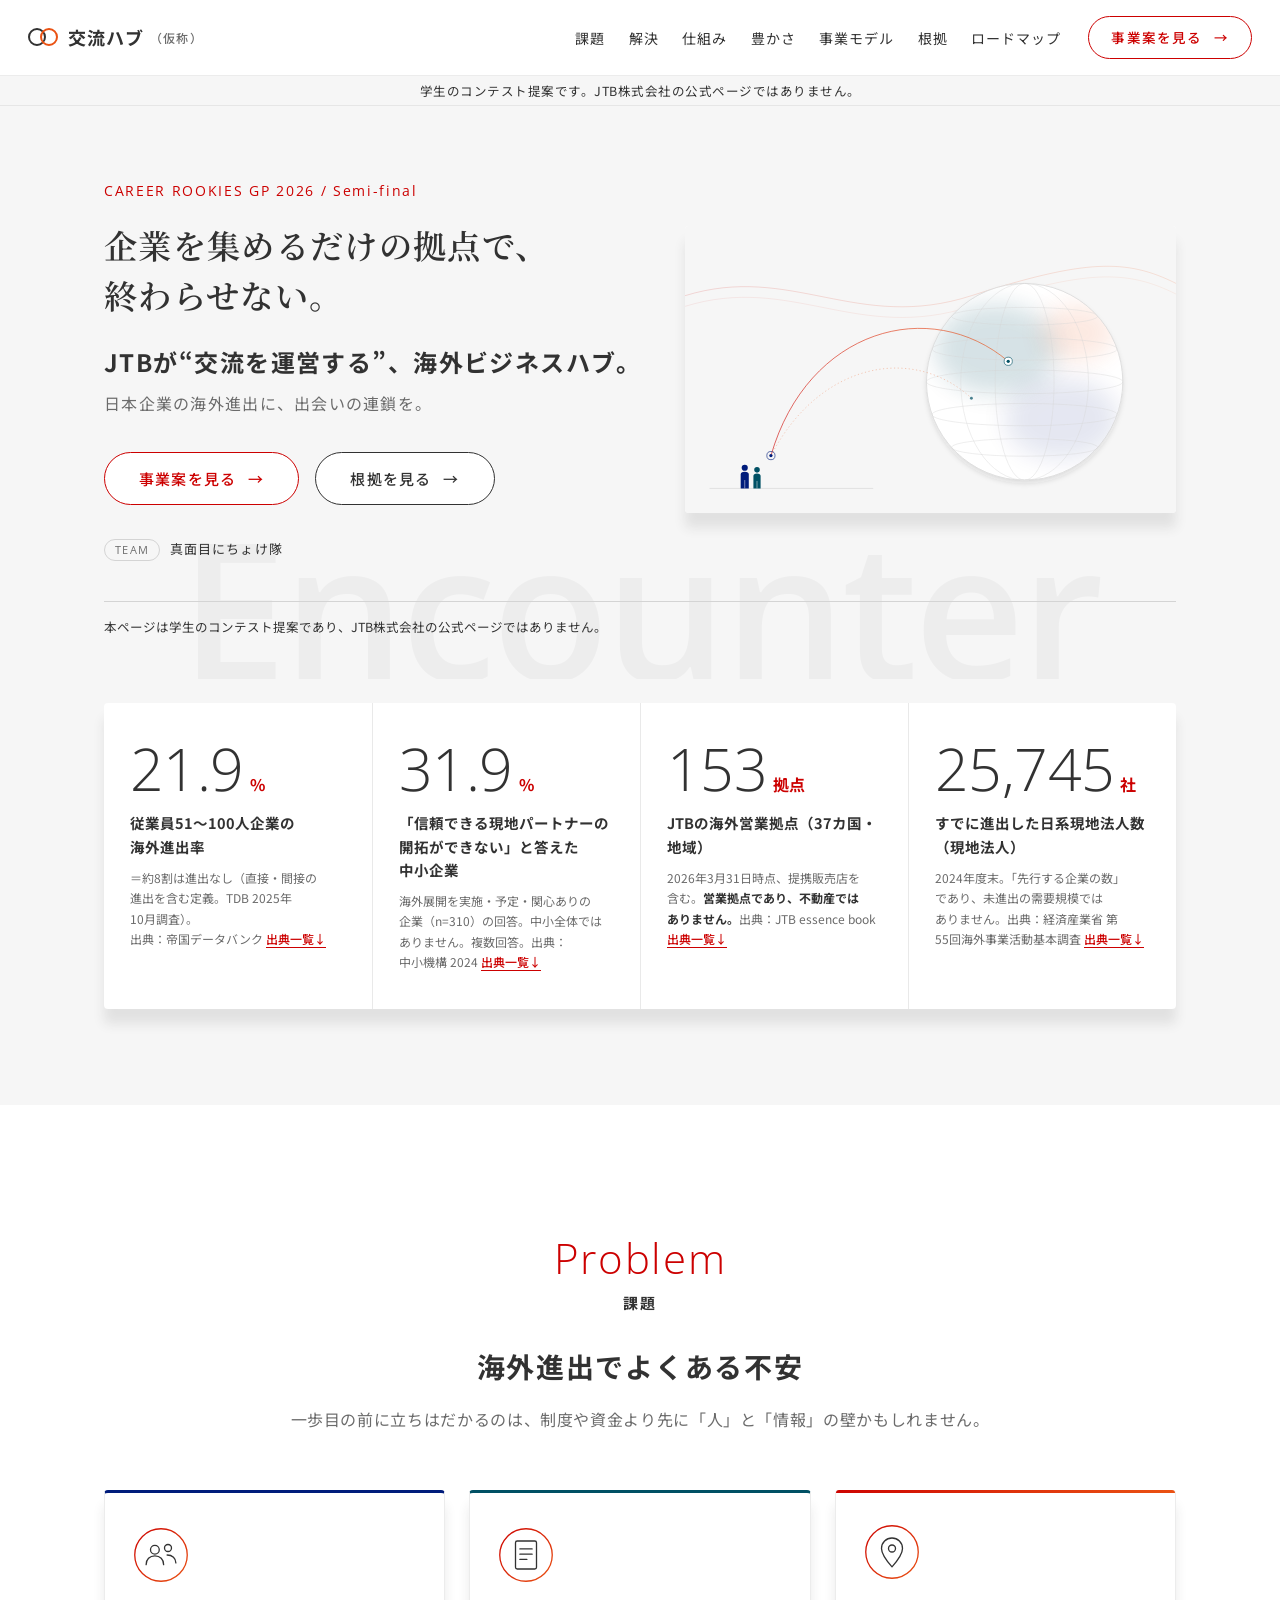
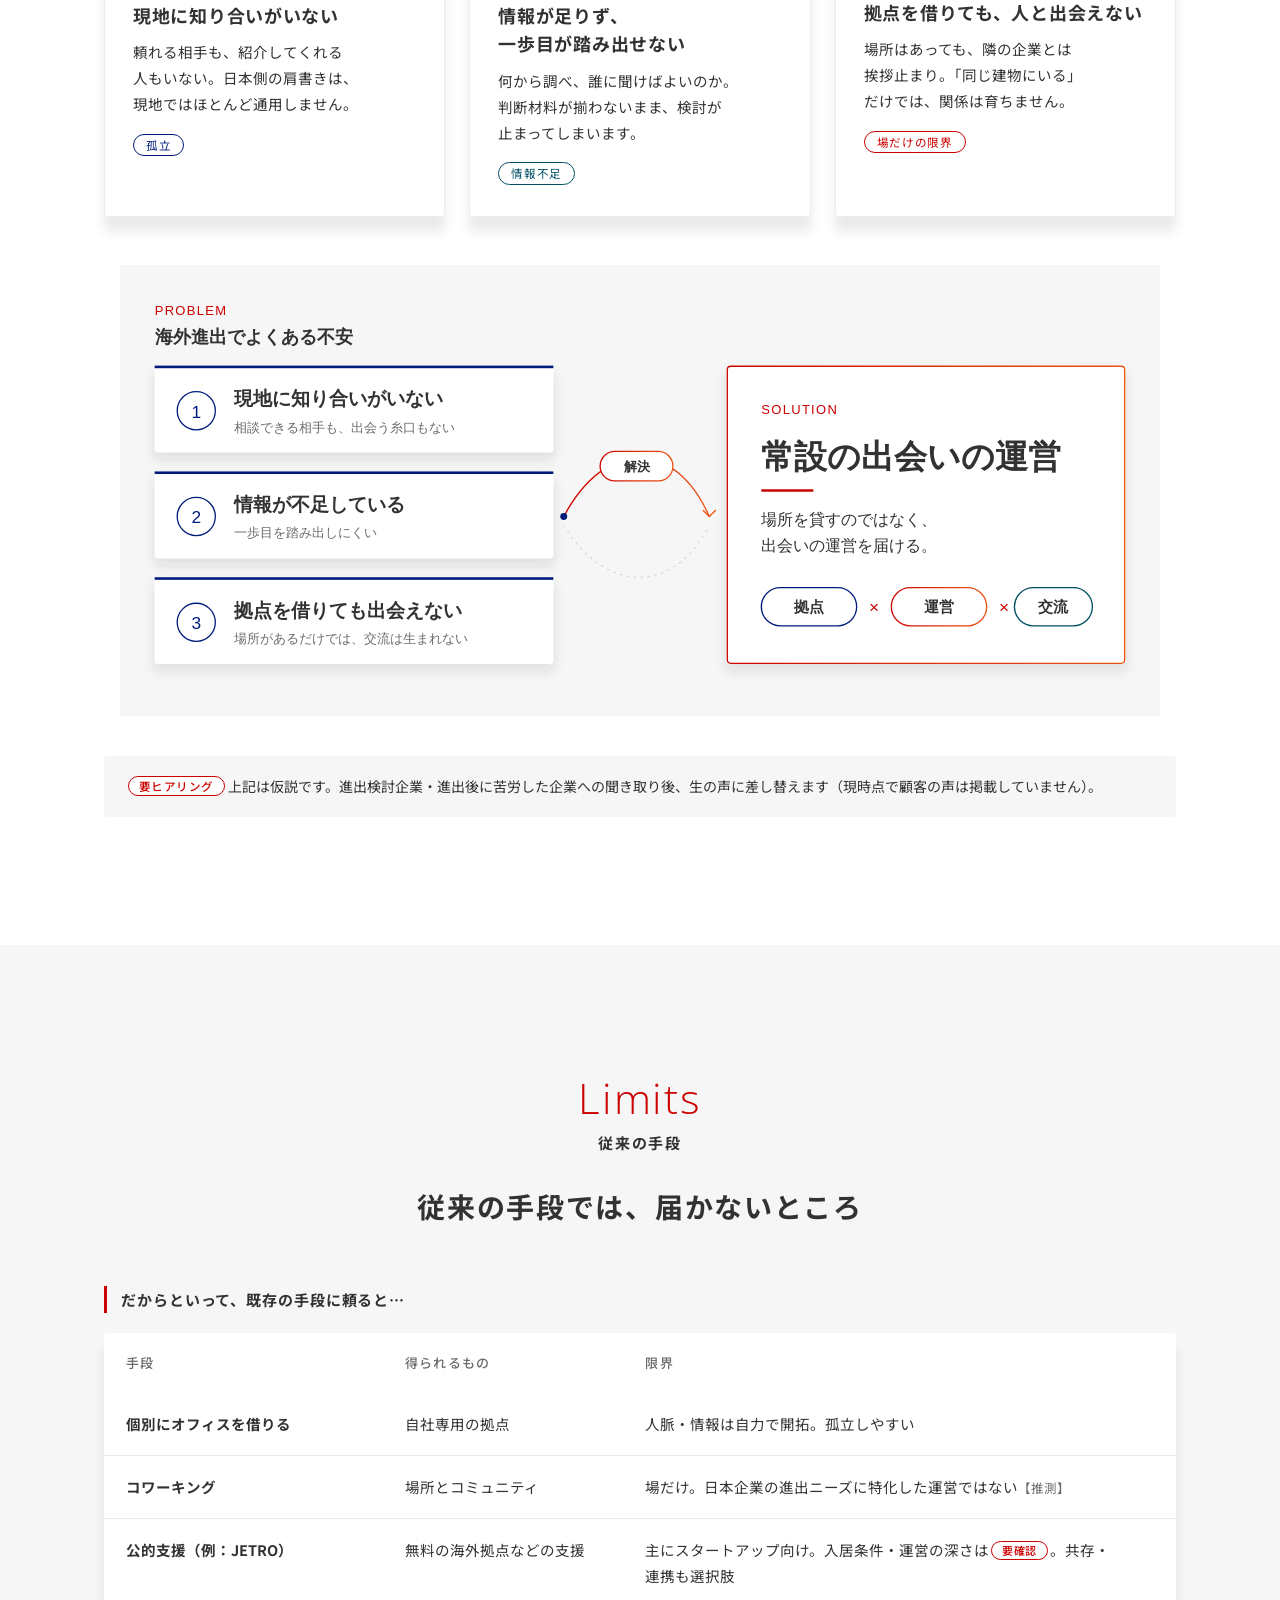
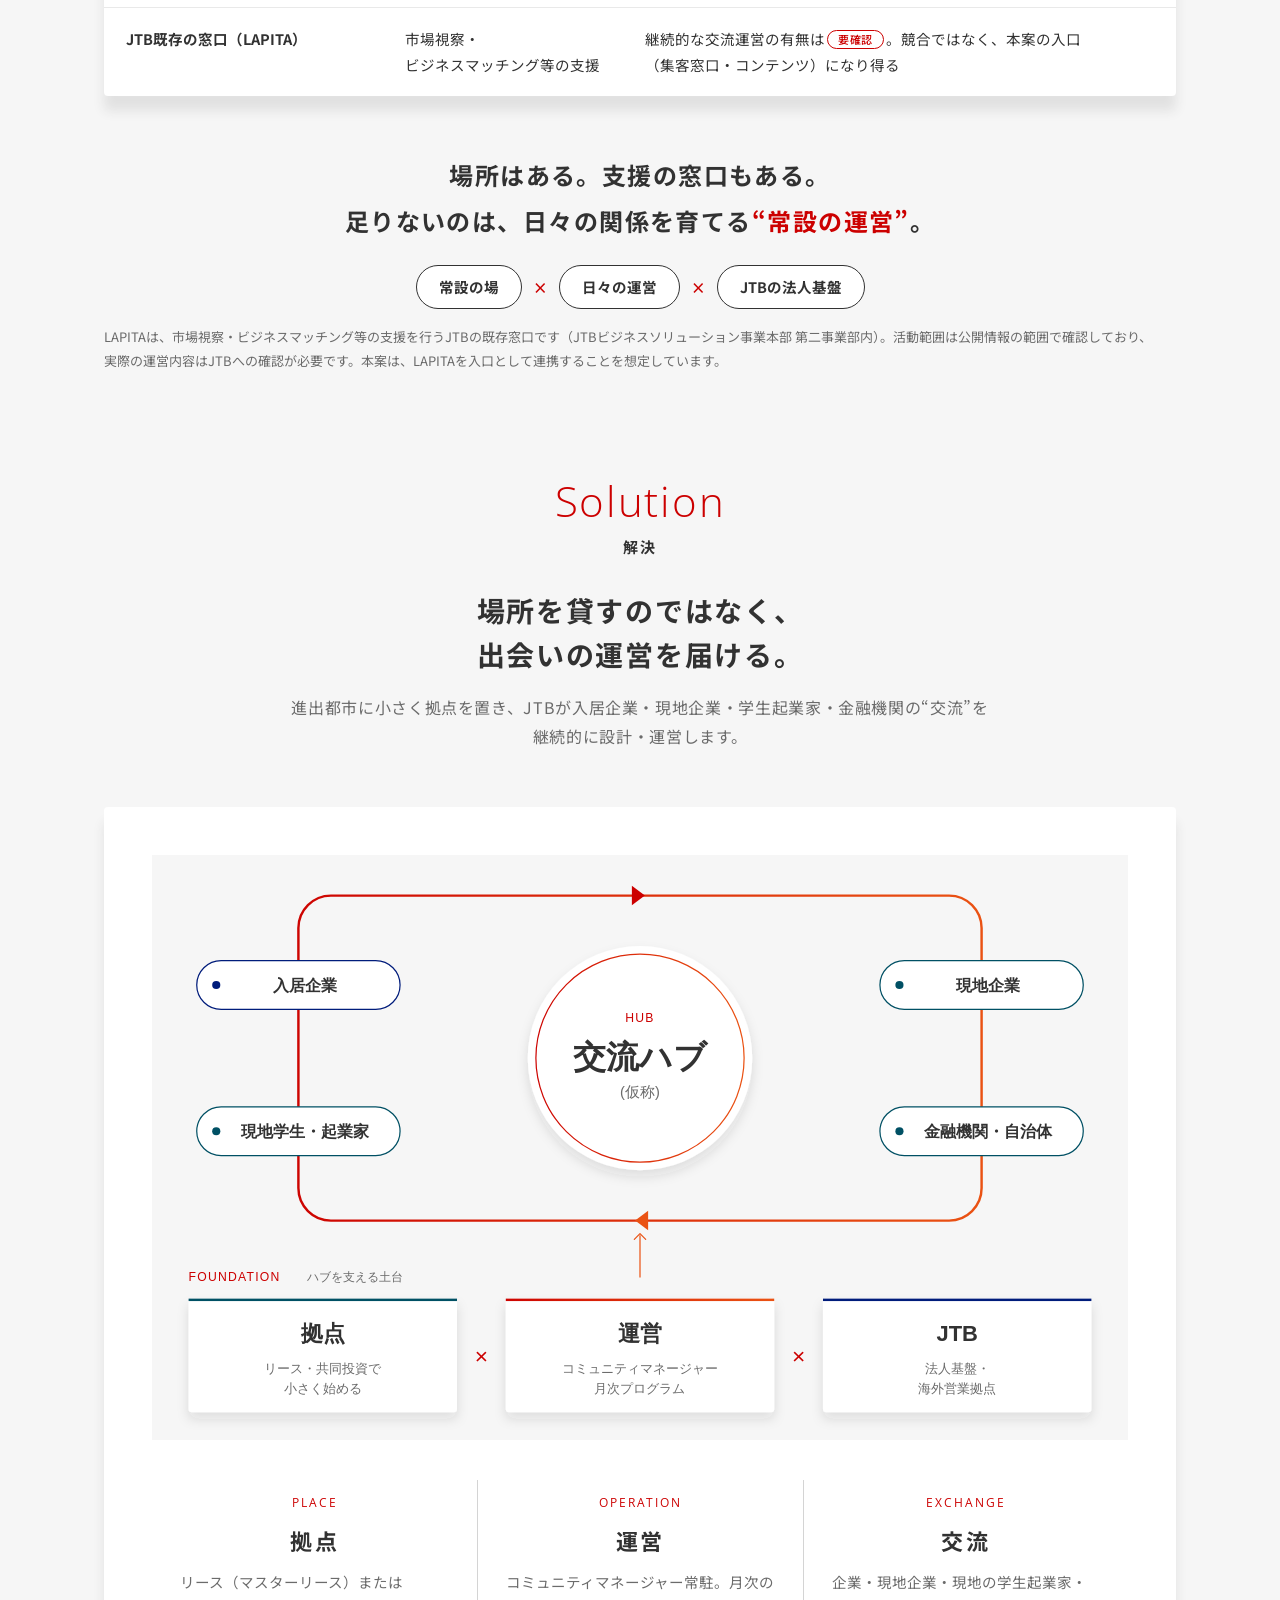
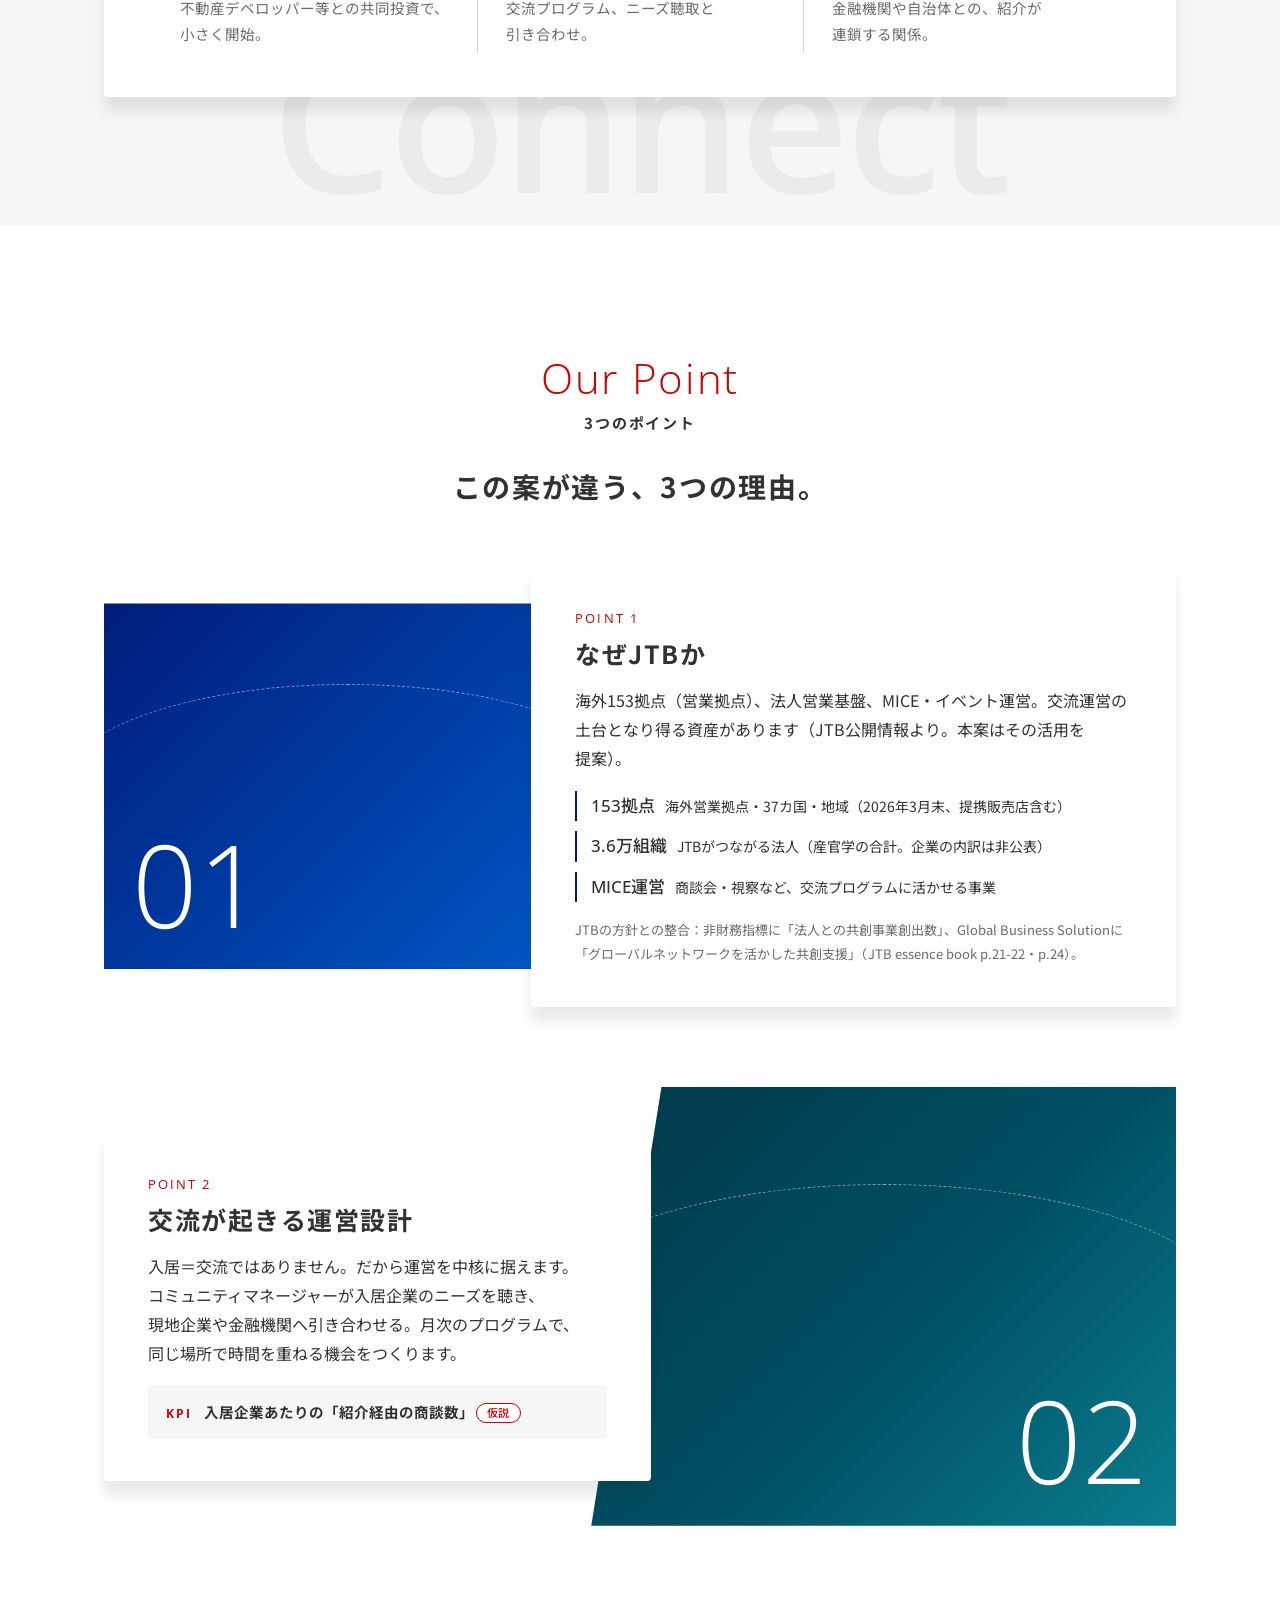
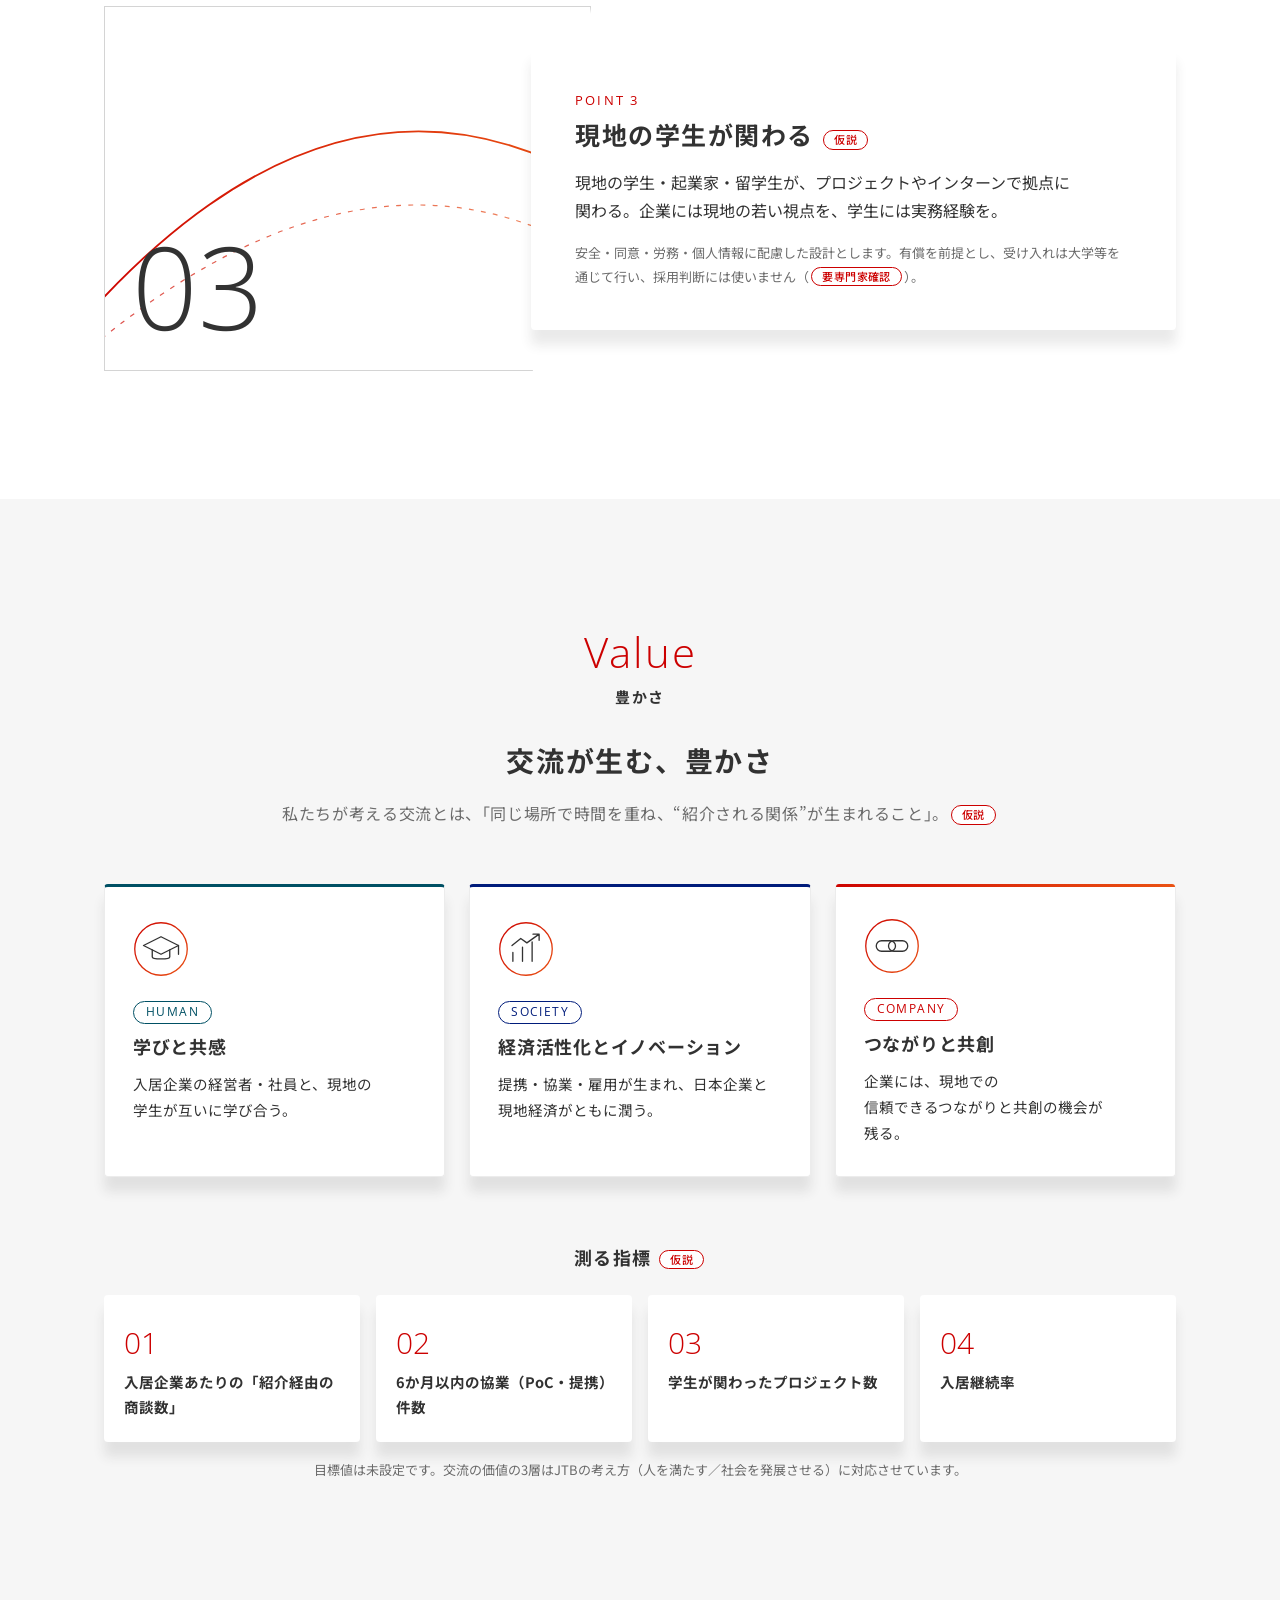
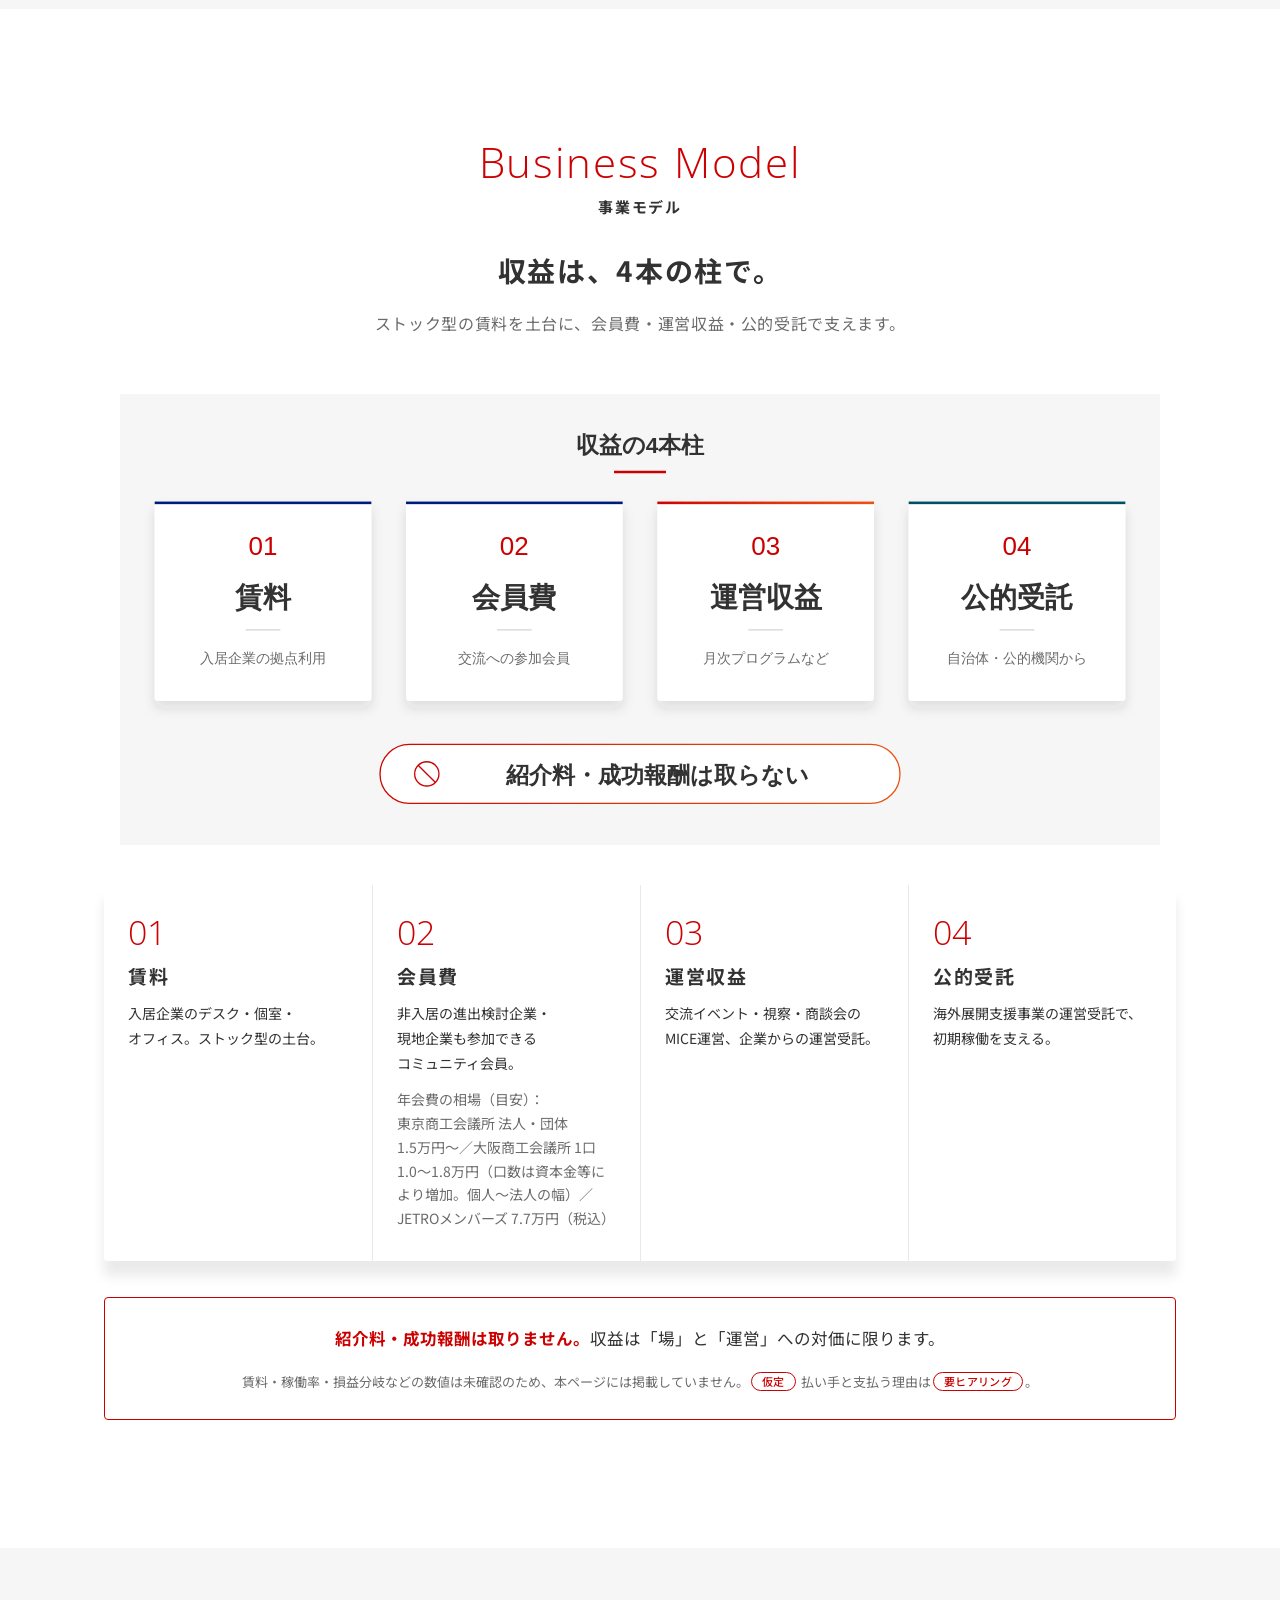
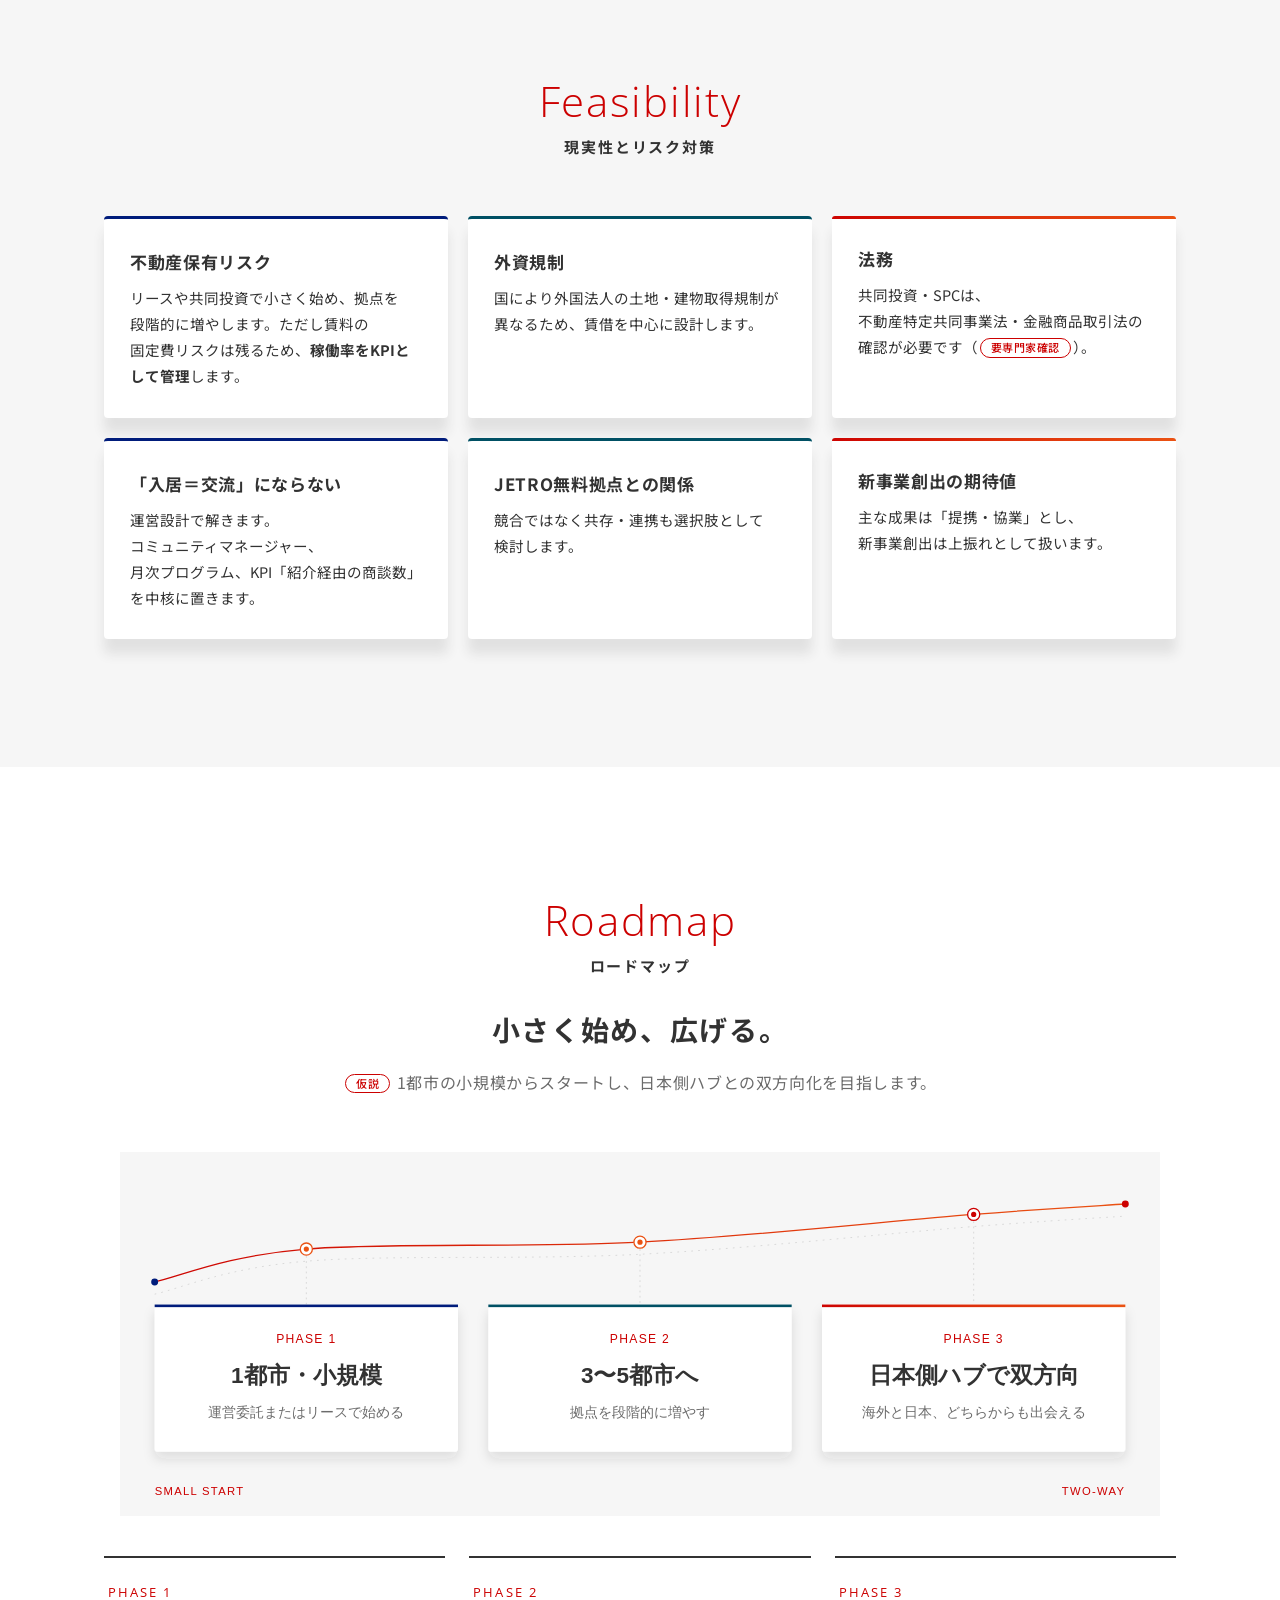
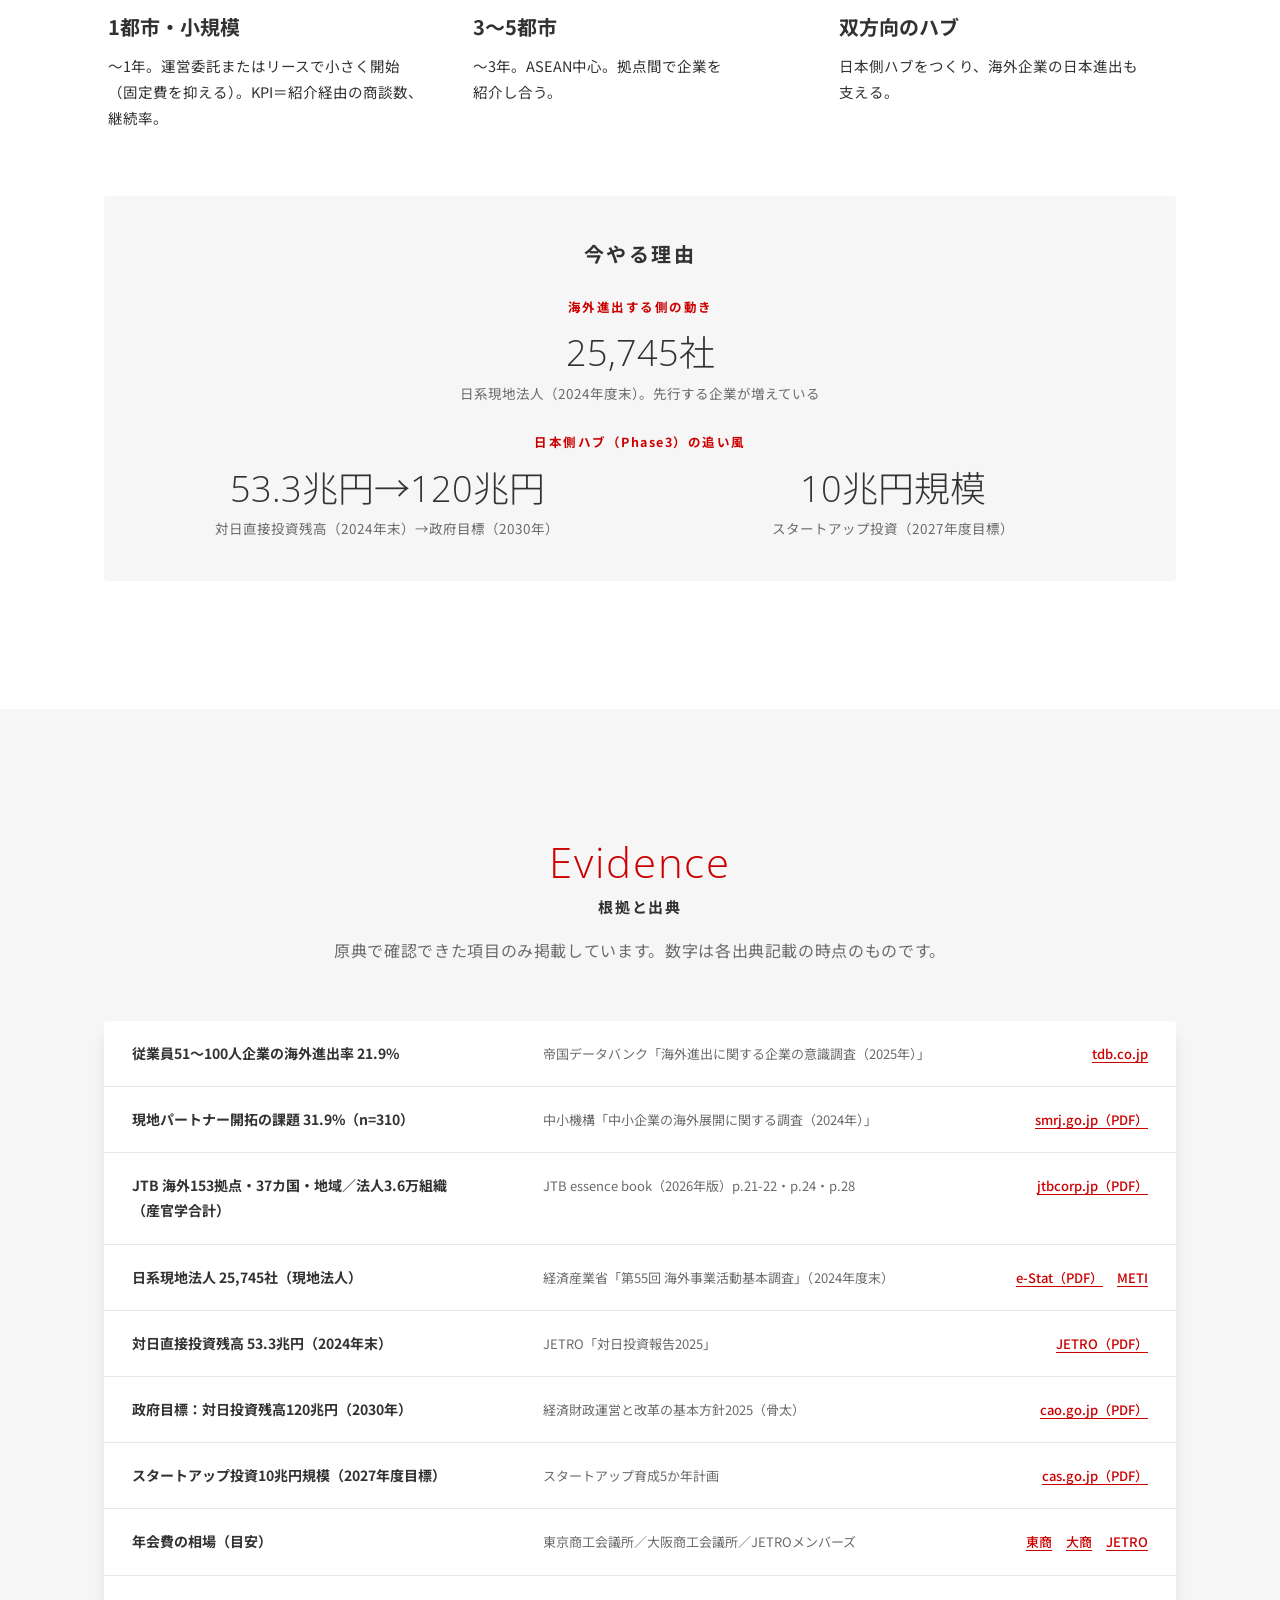
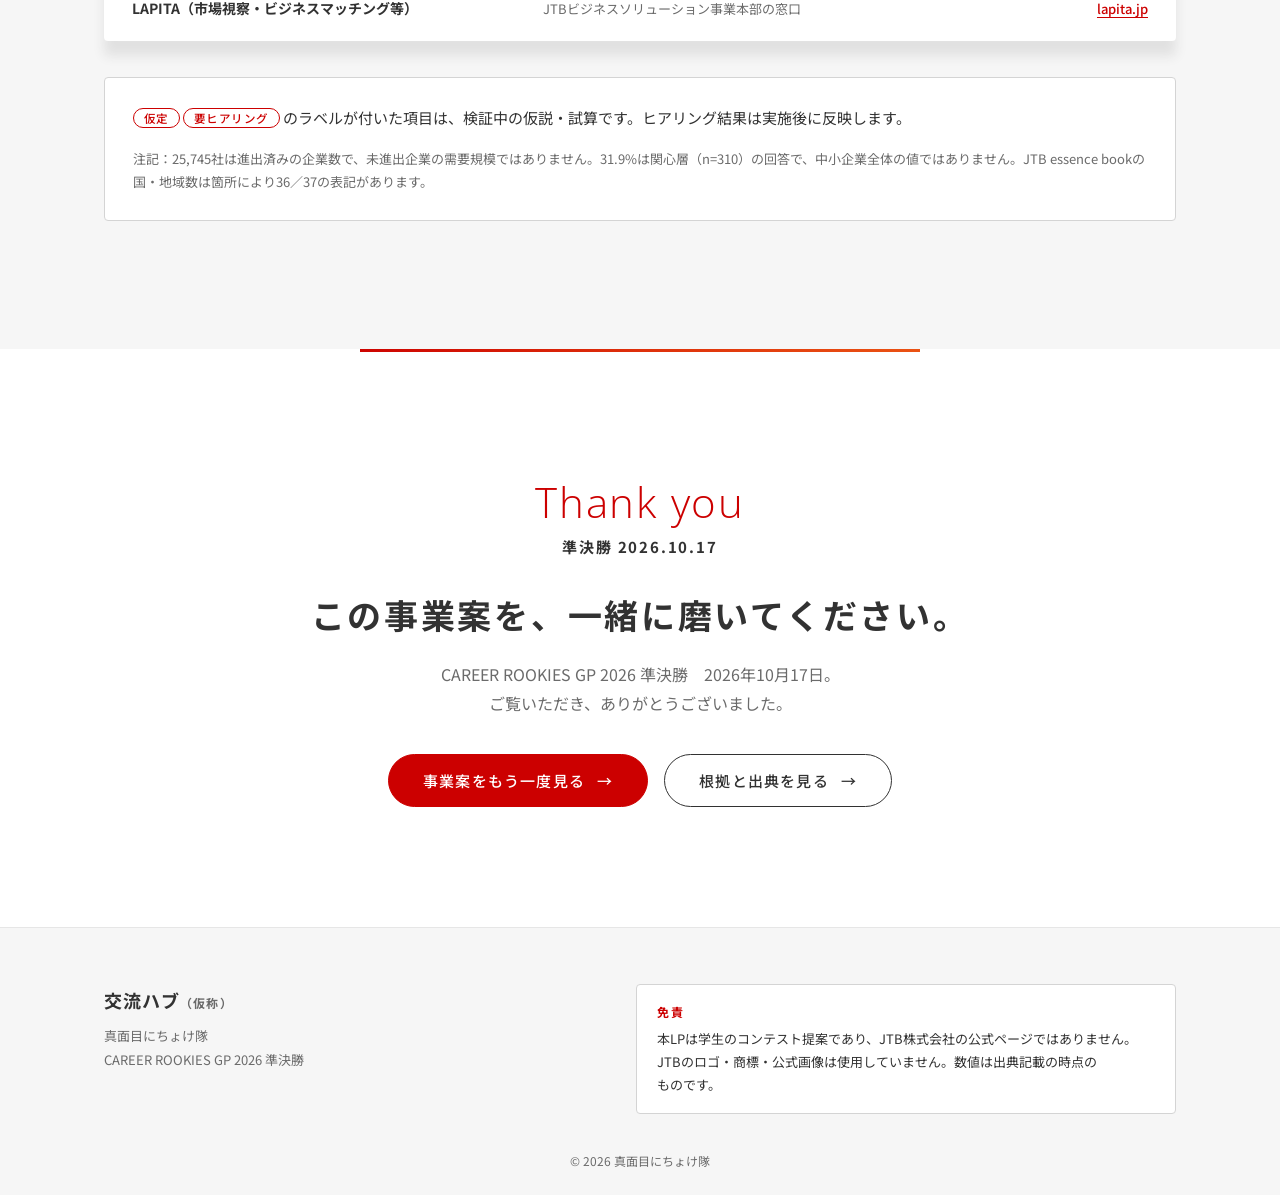
==== commit 399198d3: "LP v1をJTB感版(5f2fa86)に戻す Co-Authored-By: Claude Opus 5.5 <noreply@anthropic.com>" ====
--- a/docs/index.html
+++ b/docs/index.html
@@ -12,11 +12,11 @@
 <meta name="twitter:card" content="summary">
 <meta name="referrer" content="strict-origin-when-cross-origin">
 <meta name="robots" content="noindex,nofollow">
-<meta name="theme-color" content="#0B1530">
-<link rel="icon" href="data:image/svg+xml,%3Csvg xmlns='http://www.w3.org/2000/svg' viewBox='0 0 64 64'%3E%3Crect width='64' height='64' rx='12' fill='%230B1530'/%3E%3Ccircle cx='22' cy='32' r='9' fill='none' stroke='%23EFD98A' stroke-width='4'/%3E%3Ccircle cx='42' cy='32' r='9' fill='none' stroke='%23B08D3E' stroke-width='4'/%3E%3C/svg%3E" type="image/svg+xml">
+<meta name="theme-color" content="#ffffff">
+<link rel="icon" type="image/svg+xml" href="data:image/svg+xml,%3Csvg xmlns='http://www.w3.org/2000/svg' viewBox='0 0 64 64'%3E%3Crect width='64' height='64' rx='14' fill='%23f6f6f6'/%3E%3Ccircle cx='24' cy='32' r='11' fill='none' stroke='%23323232' stroke-width='4'/%3E%3Ccircle cx='40' cy='32' r='11' fill='none' stroke='%23ea5213' stroke-width='4'/%3E%3C/svg%3E">
 <link rel="preconnect" href="https://fonts.googleapis.com">
 <link rel="preconnect" href="https://fonts.gstatic.com" crossorigin>
-<link href="https://fonts.googleapis.com/css2?family=Jost:wght@400;500;600&family=Noto+Sans+JP:wght@400;500;700&family=Noto+Serif+JP:wght@500;700&display=swap" rel="stylesheet">
+<link href="https://fonts.googleapis.com/css2?family=Noto+Sans+JP:wght@400;500;700&family=Noto+Serif+JP:wght@600&family=Open+Sans:wght@300;400;500;600&display=swap" rel="stylesheet">
 <link rel="stylesheet" href="assets/css/style.css">
 </head>
 <body>
@@ -36,7 +36,7 @@
         <li><a href="#evidence">根拠</a></li>
         <li><a href="#roadmap">ロードマップ</a></li>
       </ul>
-      <a class="btn btn-gold btn-sm nav-cta" href="#solution">事業案を見る</a>
+      <a class="btn btn-sm nav-cta" href="#solution">事業案を見る <span aria-hidden="true">→</span></a>
     </nav>
   </div>
 </header>
@@ -46,19 +46,24 @@
 
 <!-- 1 FIRST VIEW -->
 <section class="fv">
-  <div class="fv-bg" aria-hidden="true"></div>
-  <div class="container fv-inner">
-    <p class="label label-light">CAREER ROOKIES GP 2026 / SEMI-FINAL</p>
-    <h1 class="fv-title">企業を集めるだけの拠点で、<br>終わらせない。</h1>
-    <p class="fv-sub">JTBが“交流を運営する”、<br class="sp">海外ビジネスハブ。</p>
-    <p class="fv-lead">日本企業の海外進出に、出会いの連鎖を。</p>
-    <div class="btn-row">
-      <a class="btn btn-gold" href="#solution">事業案を見る <span aria-hidden="true">→</span></a>
-      <a class="btn btn-ghost" href="#evidence">根拠を見る</a>
-    </div>
-    <p class="fv-team">TEAM <span>真面目にちょけ隊</span></p>
-  </div>
-  <p class="fv-disclaimer">本ページは学生のコンテスト提案であり、JTB株式会社の公式ページではありません。</p>
+  <p class="giant giant-fv" aria-hidden="true">Encounter</p>
+  <div class="container fv-grid">
+    <div class="fv-copy">
+      <p class="fv-label">CAREER ROOKIES GP 2026 / Semi-final</p>
+      <h1 class="fv-title">企業を集めるだけの拠点で、<br>終わらせない。</h1>
+      <p class="fv-sub">JTBが“交流を運営する”、<br class="sp">海外ビジネスハブ。</p>
+      <p class="fv-lead">日本企業の海外進出に、出会いの連鎖を。</p>
+      <div class="btn-row">
+        <a class="btn" href="#solution">事業案を見る <span aria-hidden="true">→</span></a>
+        <a class="btn btn-sub" href="#evidence">根拠を見る <span aria-hidden="true">→</span></a>
+      </div>
+      <p class="fv-team"><span class="tagpill">TEAM</span>真面目にちょけ隊</p>
+    </div>
+    <figure class="fv-fig">
+      <img src="assets/img/hero.svg" alt="日本から海外の都市へ、細い航路の線がいくつも弧を描いてつながるイラスト。出会いが連鎖していく様子のたとえ。" width="1200" height="700">
+    </figure>
+  </div>
+  <div class="container"><p class="fv-disclaimer">本ページは学生のコンテスト提案であり、JTB株式会社の公式ページではありません。</p></div>
 </section>
 
 <!-- 2 NUMBERS -->
@@ -94,24 +99,24 @@
 <section class="sec" id="problem">
   <div class="container">
     <header class="sec-head">
-      <p class="label">PROBLEM</p>
-      <h2 class="h2">海外進出でよくある不安</h2>
+      <h2 class="h2"><span class="en">Problem</span><span class="ja">課題</span></h2>
+      <p class="sec-catch">海外進出でよくある不安</p>
       <p class="sec-lead">一歩目の前に立ちはだかるのは、制度や資金より先に「人」と「情報」の壁かもしれません。</p>
     </header>
     <ul class="cards3">
-      <li class="card">
+      <li class="card role-navy">
         <img src="assets/img/icon-people.svg" alt="" width="64" height="64" class="card-ico">
         <h3>現地に知り合いがいない</h3>
         <p>頼れる相手も、紹介してくれる人もいない。日本側の肩書きは、現地ではほとんど通用しません。</p>
         <p class="tag">孤立</p>
       </li>
-      <li class="card">
+      <li class="card role-teal">
         <img src="assets/img/icon-info.svg" alt="" width="64" height="64" class="card-ico">
         <h3>情報が足りず、一歩目が踏み出せない</h3>
         <p>何から調べ、誰に聞けばよいのか。判断材料が揃わないまま、検討が止まってしまいます。</p>
         <p class="tag">情報不足</p>
       </li>
-      <li class="card">
+      <li class="card role-warm">
         <img src="assets/img/icon-place.svg" alt="" width="64" height="64" class="card-ico">
         <h3>拠点を借りても、人と出会えない</h3>
         <p>場所はあっても、隣の企業とは挨拶止まり。「同じ建物にいる」だけでは、関係は育ちません。</p>
@@ -129,10 +134,10 @@
 <section class="sec sec-gray" id="limits">
   <div class="container">
     <header class="sec-head">
-      <p class="label">LIMITS</p>
-      <h2 class="h2">従来の手段では、届かないところ</h2>
-    </header>
-    <div class="limit-band"><p>だからといって、既存の手段に頼ると…</p></div>
+      <h2 class="h2"><span class="en">Limits</span><span class="ja">従来の手段</span></h2>
+      <p class="sec-catch">従来の手段では、届かないところ</p>
+    </header>
+    <p class="limit-band">だからといって、既存の手段に頼ると…</p>
     <div class="table-wrap">
       <table class="cmp">
         <thead><tr><th scope="col">手段</th><th scope="col">得られるもの</th><th scope="col">限界</th></tr></thead>
@@ -151,15 +156,16 @@
 </section>
 
 <!-- 5 SOLUTION -->
-<section class="sec sec-navy" id="solution">
-  <div class="container">
-    <header class="sec-head sec-head-light">
-      <p class="label label-light">SOLUTION</p>
-      <p class="kaiketsu">解決</p>
-      <h2 class="h2 h2-light">場所を貸すのではなく、<br>出会いの運営を届ける。</h2>
+<section class="sec sec-gray sec-giant" id="solution">
+  <p class="giant" aria-hidden="true">Connect</p>
+  <div class="container">
+    <header class="sec-head">
+      <h2 class="h2"><span class="en">Solution</span><span class="ja">解決</span></h2>
+      <p class="sec-catch">場所を貸すのではなく、<br>出会いの運営を届ける。</p>
       <p class="sec-lead">進出都市に小さく拠点を置き、JTBが入居企業・現地企業・学生起業家・金融機関の“交流”を継続的に設計・運営します。</p>
     </header>
-    <figure class="diagram diagram-light only-pc">
+    <div class="panel">
+    <figure class="diagram only-pc">
       <img src="assets/img/diagram-structure.svg" alt="拠点・運営・交流の構造図。拠点（リースまたは共同投資で小さく開始）と、運営（コミュニティマネージャーと月次プログラム）が、交流（日本企業・現地企業・現地学生起業家・金融機関）を生み出す。" width="1200" height="720" loading="lazy">
     </figure>
     <div class="stack only-sp" role="group" aria-label="拠点・運営・交流の構造">
@@ -178,6 +184,7 @@
       <li><span class="trio-en">OPERATION</span><h3>運営</h3><p>コミュニティマネージャー常駐。月次の交流プログラム、ニーズ聴取と引き合わせ。</p></li>
       <li><span class="trio-en">EXCHANGE</span><h3>交流</h3><p>企業・現地企業・現地の学生起業家・金融機関や自治体との、紹介が連鎖する関係。</p></li>
     </ul>
+    </div>
   </div>
 </section>
 
@@ -185,8 +192,8 @@
 <section class="sec" id="points">
   <div class="container">
     <header class="sec-head">
-      <p class="label">REASON</p>
-      <h2 class="h2">この案が違う、3つのポイント</h2>
+      <h2 class="h2"><span class="en">Our Point</span><span class="ja">3つのポイント</span></h2>
+      <p class="sec-catch">この案が違う、3つの理由。</p>
     </header>
 
     <article class="point">
@@ -230,22 +237,22 @@
 <section class="sec sec-gray" id="value">
   <div class="container">
     <header class="sec-head">
-      <p class="label">VALUE OF EXCHANGE</p>
-      <h2 class="h2">交流が生む、豊かさ</h2>
+      <h2 class="h2"><span class="en">Value</span><span class="ja">豊かさ</span></h2>
+      <p class="sec-catch">交流が生む、豊かさ</p>
       <p class="sec-lead">私たちが考える交流とは、「同じ場所で時間を重ね、“紹介される関係”が生まれること」。<span class="badge badge-sm">仮説</span></p>
     </header>
     <ul class="cards3">
-      <li class="card card-plain">
+      <li class="card card-plain role-teal">
         <img src="assets/img/icon-student.svg" alt="" width="64" height="64" class="card-ico">
         <p class="tag">HUMAN</p><h3>学びと共感</h3>
         <p>入居企業の経営者・社員と、現地の学生が互いに学び合う。</p>
       </li>
-      <li class="card card-plain">
+      <li class="card card-plain role-navy">
         <img src="assets/img/icon-growth.svg" alt="" width="64" height="64" class="card-ico">
         <p class="tag">SOCIETY</p><h3>経済活性化とイノベーション</h3>
         <p>提携・協業・雇用が生まれ、日本企業と現地経済がともに潤う。</p>
       </li>
-      <li class="card card-plain">
+      <li class="card card-plain role-warm">
         <img src="assets/img/icon-link.svg" alt="" width="64" height="64" class="card-ico">
         <p class="tag">COMPANY</p><h3>つながりと共創</h3>
         <p>企業には、現地での信頼できるつながりと共創の機会が残る。</p>
@@ -266,8 +273,8 @@
 <section class="sec" id="model">
   <div class="container">
     <header class="sec-head">
-      <p class="label">BUSINESS MODEL</p>
-      <h2 class="h2">事業モデル：収益の4本柱</h2>
+      <h2 class="h2"><span class="en">Business Model</span><span class="ja">事業モデル</span></h2>
+      <p class="sec-catch">収益は、4本の柱で。</p>
       <p class="sec-lead">ストック型の賃料を土台に、会員費・運営収益・公的受託で支えます。</p>
     </header>
     <figure class="diagram only-pc">
@@ -290,8 +297,7 @@
 <section class="sec sec-gray" id="risk">
   <div class="container">
     <header class="sec-head">
-      <p class="label">FEASIBILITY &amp; RISK</p>
-      <h2 class="h2">現実性とリスク対策</h2>
+      <h2 class="h2"><span class="en">Feasibility</span><span class="ja">現実性とリスク対策</span></h2>
     </header>
     <ul class="risks">
       <li><h3>不動産保有リスク</h3><p>リースや共同投資で小さく始め、拠点を段階的に増やします。ただし賃料の固定費リスクは残るため、<b>稼働率をKPIとして管理</b>します。</p></li>
@@ -308,8 +314,8 @@
 <section class="sec" id="roadmap">
   <div class="container">
     <header class="sec-head">
-      <p class="label">ROADMAP</p>
-      <h2 class="h2">小さく始め、広げる</h2>
+      <h2 class="h2"><span class="en">Roadmap</span><span class="ja">ロードマップ</span></h2>
+      <p class="sec-catch">小さく始め、広げる。</p>
       <p class="sec-lead"><span class="badge badge-sm">仮説</span> 1都市の小規模からスタートし、日本側ハブとの双方向化を目指します。</p>
     </header>
     <figure class="diagram only-pc">
@@ -339,8 +345,7 @@
 <section class="sec sec-gray" id="evidence">
   <div class="container">
     <header class="sec-head">
-      <p class="label">EVIDENCE</p>
-      <h2 class="h2">根拠と出典</h2>
+      <h2 class="h2"><span class="en">Evidence</span><span class="ja">根拠と出典</span></h2>
       <p class="sec-lead">原典で確認できた項目のみ掲載しています。数字は各出典記載の時点のものです。</p>
     </header>
     <ul class="sources">
@@ -364,9 +369,13 @@
 <!-- 12 CTA -->
 <section class="cta" id="contact">
   <div class="container">
-    <p class="label label-light">SEMI-FINAL 2026.10.17</p>
-    <h2>この事業案を、<br class="sp">一緒に磨いてください。</h2>
+    <h2 class="h2"><span class="en">Thank you</span><span class="ja">準決勝 2026.10.17</span></h2>
+    <p class="cta-catch">この事業案を、<br class="sp">一緒に磨いてください。</p>
     <p>CAREER ROOKIES GP 2026 準決勝　2026年10月17日。<br>ご覧いただき、ありがとうございました。</p>
+    <div class="btn-row btn-row-c">
+      <a class="btn btn-fill" href="#solution">事業案をもう一度見る <span aria-hidden="true">→</span></a>
+      <a class="btn btn-sub" href="#evidence">根拠と出典を見る <span aria-hidden="true">→</span></a>
+    </div>
   </div>
 </section>
 
--- a/docs/assets/css/style.css
+++ b/docs/assets/css/style.css
@@ -1,207 +1,259 @@
+/* LP v1 — JTBのトーンに寄せた版(reference-sites/jtb/00-jtb-design-guide.md) */
 :root{
-  --navy:#0B1530; --navy-2:#13204a; --navy-3:#1b2b5e;
-  --gold:#B08D3E; --gold-d:#8C6A2C; --gold-l:#EFD98A;
-  --bg:#fff; --gray:#F7F8FA; --gray-2:#EEF0F4; --line:#dfe3ea;
-  --text:#1c2333; --muted:#5a6378;
-  --en:'Jost','Noto Sans JP',sans-serif;
-  --sans:'Noto Sans JP','Hiragino Kaku Gothic ProN',Meiryo,sans-serif;
+  --red:#cc0000; --red-dark:#aa0000;
+  --grad-warm:linear-gradient(90deg,#cd0401 0%,#de300b 50%,#ea5213 100%);
+  --orange:#ea5213; --yellow:#ffb21c;
+  --text:#323232; --text-sub:#6b6b6b;
+  --bg:#f6f6f6; --panel:#ffffff; --line:#d4d4d4;
+  --teal:#005064; --navy:#001c7b; --green:#197d46;
+  --shadow:0 15px 12px rgba(50,50,50,.10);
+  --en:'Open Sans','Noto Sans JP',sans-serif;
+  --jp:'Noto Sans JP','Hiragino Kaku Gothic ProN',Meiryo,sans-serif;
   --serif:'Noto Serif JP','Hiragino Mincho ProN','Yu Mincho',serif;
-  --hh:72px;
+  --hh:76px; --bar:30px;
 }
 *,*::before,*::after{box-sizing:border-box}
-html{scroll-behavior:smooth;scroll-padding-top:calc(var(--hh) + 32px)}
-body{margin:0;font-family:var(--sans);color:var(--text);background:var(--bg);line-height:1.9;font-size:16px;-webkit-font-smoothing:antialiased}
+html{scroll-behavior:smooth;scroll-padding-top:calc(var(--hh) + var(--bar) + 8px)}
+body{margin:0;font-family:var(--jp);font-size:16px;line-height:1.8;color:var(--text);background:var(--panel);-webkit-font-smoothing:antialiased;word-break:auto-phrase;overflow-wrap:anywhere}
 img{max-width:100%;height:auto;display:block}
 ul,ol{margin:0;padding:0;list-style:none}
 h1,h2,h3,p,figure{margin:0}
+h1,h2,h3{text-wrap:balance}
 a{color:inherit}
-:focus-visible{outline:3px solid var(--gold);outline-offset:3px}
+:focus-visible{outline:3px solid var(--orange);outline-offset:3px}
 .sr-only{position:absolute;width:1px;height:1px;overflow:hidden;clip:rect(0 0 0 0);white-space:nowrap}
-.skip{position:absolute;left:8px;top:-60px;background:var(--gold-l);color:var(--navy);padding:8px 14px;z-index:200;border-radius:4px}
+.skip{position:absolute;left:8px;top:-60px;background:var(--text);color:#fff;padding:8px 14px;z-index:300}
 .skip:focus{top:8px}
 .container{width:100%;max-width:1120px;margin:0 auto;padding:0 24px}
 .sp{display:none}
-
-/* header */
-.site-header{position:fixed;inset:0 0 auto 0;height:var(--hh);background:rgba(11,21,48,.96);z-index:100;border-bottom:1px solid rgba(239,217,138,.18)}
-.header-inner{max-width:1280px;margin:0 auto;height:100%;padding:0 24px;display:flex;align-items:center;justify-content:space-between;gap:24px}
-.logo{display:flex;align-items:center;gap:10px;color:#fff;text-decoration:none;font-family:var(--serif);font-weight:700;font-size:19px;letter-spacing:.06em;white-space:nowrap}
-.logo small{font-size:12px;font-weight:500;color:var(--gold-l);margin-left:-4px}
-.logo-mark{width:26px;height:16px;position:relative;display:inline-block}
-.logo-mark::before,.logo-mark::after{content:"";position:absolute;top:0;width:16px;height:16px;border-radius:50%;border:2px solid var(--gold-l)}
-.logo-mark::before{left:0}.logo-mark::after{right:0;border-color:var(--gold)}
+.nw{white-space:nowrap}
+
+/* header(白地。赤い面は作らない) */
+.site-header{position:fixed;inset:0 0 auto;height:var(--hh);background:rgba(255,255,255,.97);z-index:100;border-bottom:1px solid #ececec}
+.header-inner{max-width:1280px;margin:0 auto;height:100%;padding:0 28px;display:flex;align-items:center;justify-content:space-between;gap:24px}
+.logo{display:flex;align-items:center;gap:10px;text-decoration:none;font-weight:700;font-size:18px;letter-spacing:.06em;white-space:nowrap;color:var(--text)}
+.logo small{font-size:12px;font-weight:500;color:var(--text-sub);margin-left:-4px}
+.logo-mark{width:30px;height:18px;position:relative;display:inline-block}
+.logo-mark::before,.logo-mark::after{content:"";position:absolute;top:0;width:18px;height:18px;border-radius:50%;border:2px solid var(--text)}
+.logo-mark::before{left:0}.logo-mark::after{right:0;border-color:var(--orange)}
 .gnav{display:flex;align-items:center;gap:28px}
-.gnav ul{display:flex;gap:26px}
-.gnav li a{color:#e8ecf7;text-decoration:none;font-size:13.5px;letter-spacing:.08em;padding:6px 0;border-bottom:2px solid transparent;transition:border-color .2s,color .2s}
-.gnav li a:hover{border-color:var(--gold);color:#fff}
+.gnav ul{display:flex;gap:24px}
+.gnav li a{text-decoration:none;font-size:14px;letter-spacing:.06em;padding:6px 0;border-bottom:2px solid transparent;transition:border-color .2s,color .2s}
+.gnav li a:hover{color:var(--red);border-color:var(--red)}
 .nav-toggle{display:none}
-
-/* buttons */
-.btn{display:inline-flex;align-items:center;justify-content:center;gap:10px;padding:16px 36px;font-weight:700;letter-spacing:.1em;font-size:15px;text-decoration:none;border:1px solid transparent;transition:transform .2s,background .2s,color .2s;min-height:52px}
-.btn-gold{background:linear-gradient(135deg,var(--gold-l),var(--gold));color:var(--navy)}
-.btn-gold:hover{transform:translateY(-2px)}
-.btn-ghost{border-color:rgba(255,255,255,.7);color:#fff}
-.btn-ghost:hover{background:#fff;color:var(--navy)}
-.btn-sm{padding:10px 22px;font-size:13.5px;min-height:44px}
+.disc-bar{position:fixed;top:var(--hh);left:0;right:0;z-index:90;margin:0;height:var(--bar);line-height:var(--bar);background:var(--bg);color:var(--text);font-size:12.5px;text-align:center;letter-spacing:.04em;border-bottom:1px solid #e6e6e6;white-space:nowrap;overflow:hidden;text-overflow:ellipsis;padding:0 12px}
+
+/* buttons(白地+赤枠のピル。最終CTAだけ赤塗り) */
+.btn{display:inline-flex;align-items:center;justify-content:center;gap:12px;min-height:52px;padding:12px 34px;border-radius:50px;border:1.5px solid var(--red);background:#fff;color:var(--red);font-weight:500;font-size:15px;letter-spacing:.08em;text-decoration:none;transition:background .2s,color .2s}
+.btn:hover{background:var(--red);color:#fff}
+.btn-sub{border-color:var(--text);color:var(--text)}
+.btn-sub:hover{background:var(--text);color:#fff}
+.btn-fill{background:var(--red);color:#fff}
+.btn-fill:hover{background:var(--red-dark);border-color:var(--red-dark)}
+.btn-sm{min-height:42px;padding:8px 22px;font-size:13.5px}
 .btn-row{display:flex;gap:16px;flex-wrap:wrap}
-
-/* labels */
-.label{font-family:var(--en);text-transform:uppercase;letter-spacing:.28em;font-size:13px;font-weight:500;color:var(--gold-d)}
-.label-light{color:var(--gold-l)}
-.badge{display:inline-block;background:#FFF6D6;color:#6b4e12;border:1px solid var(--gold);font-size:12px;font-weight:700;padding:1px 9px;border-radius:3px;letter-spacing:.04em;line-height:1.7;vertical-align:baseline}
-.badge-sm{font-size:11px;padding:0 7px;margin:0 2px}
-.mini{font-size:12.5px;color:var(--muted);line-height:1.7}
-.fine{font-size:13px;color:var(--muted);line-height:1.8;margin-top:14px}
+.btn-row-c{justify-content:center;margin-top:36px}
+
+/* badges / tags */
+.badge{display:inline-block;font-size:11.5px;font-weight:500;line-height:1.6;padding:0 10px;border-radius:50px;border:1px solid var(--red);color:var(--red);background:#fff;letter-spacing:.04em;vertical-align:.1em;white-space:nowrap}
+.badge-sm{font-size:11px;margin:0 2px}
+.tagpill{display:inline-block;font-family:var(--en);font-size:11px;letter-spacing:.12em;border:1px solid var(--line);border-radius:50px;padding:0 10px;margin-right:10px;color:var(--text-sub)}
+.mini{font-size:12.5px;color:var(--text-sub);line-height:1.7}
+.fine{font-size:13px;color:var(--text-sub);line-height:1.8;margin-top:16px}
 .fine.center{text-align:center}
 
+/* giant faint english */
+.giant{position:absolute;left:0;right:0;font-family:var(--en);font-weight:600;font-size:clamp(90px,15vw,220px);line-height:1;letter-spacing:-.02em;color:rgba(0,0,0,.045);white-space:nowrap;pointer-events:none;user-select:none;overflow:hidden;text-align:center}
+.sec-giant{position:relative;overflow:hidden}
+.sec-giant .giant{top:40px}
+.sec-giant .container{position:relative}
+
 /* FV */
-.fv{position:relative;background:var(--navy);color:#fff;padding:calc(var(--hh) + 96px) 0 56px;overflow:hidden}
-.fv-bg{position:absolute;inset:0;background:
-  linear-gradient(115deg,transparent 58%,rgba(176,141,62,.16) 58%,rgba(176,141,62,.16) 60%,transparent 60%),
-  linear-gradient(115deg,transparent 66%,rgba(27,43,94,.9) 66%),
-  radial-gradient(ellipse at 85% 20%,rgba(239,217,138,.18),transparent 55%)}
-.fv-inner{position:relative}
-.fv-title{font-family:var(--serif);font-weight:700;font-size:clamp(30px,5vw,60px);line-height:1.45;letter-spacing:.04em;margin:22px 0 24px}
-.fv-sub{font-family:var(--serif);font-size:clamp(19px,2.4vw,28px);color:var(--gold-l);line-height:1.7;margin-bottom:12px}
-.fv-lead{font-size:16px;color:#d5dbec;margin-bottom:40px;letter-spacing:.06em}
-.fv-team{margin-top:44px;font-family:var(--en);letter-spacing:.2em;font-size:12px;color:#aab4d0}
-.fv-team span{font-family:var(--sans);letter-spacing:.1em;color:#fff;margin-left:10px;font-size:13px}
-.fv-disclaimer{position:relative;max-width:1120px;margin:40px auto 0;padding:14px 24px 0;font-size:12.5px;color:#c4cce2;border-top:1px solid rgba(255,255,255,.18)}
+.fv{position:relative;overflow:hidden;background:var(--bg);padding:calc(var(--hh) + var(--bar) + 72px) 0 40px}
+.giant-fv{bottom:40px}
+.fv-grid{position:relative;display:grid;grid-template-columns:1.05fr 1fr;gap:48px;align-items:center}
+.fv-label{font-family:var(--en);font-size:14px;letter-spacing:.12em;color:var(--red)}
+.fv-title{font-family:var(--serif);font-weight:600;font-size:clamp(30px,3.8vw,50px);line-height:1.5;letter-spacing:.06em;margin:18px 0 22px}
+.fv-sub{font-weight:700;font-size:clamp(18px,2vw,24px);line-height:1.6;letter-spacing:.06em;margin-bottom:8px}
+.fv-lead{font-size:16px;color:var(--text-sub);letter-spacing:.08em;margin-bottom:34px}
+.fv-team{margin-top:32px;font-size:13px;letter-spacing:.08em}
+.fv-fig{background:var(--panel);box-shadow:var(--shadow);border-radius:4px;min-height:200px;aspect-ratio:720/560;overflow:hidden}
+.fv-fig img{width:100%;height:100%;object-fit:cover}
+.fv-disclaimer{position:relative;margin-top:40px;padding-top:14px;border-top:1px solid var(--line);font-size:12.5px;color:var(--text)}
 
 /* numbers */
-.numbers{background:#fff;padding:0 0 8px}
-.num-grid{display:grid;grid-template-columns:repeat(4,1fr);margin-top:-1px;border-bottom:1px solid var(--line)}
-.num-grid li{padding:44px 24px;border-right:1px solid var(--line)}
-.num-grid li:first-child{border-left:1px solid var(--line)}
-.num{font-family:var(--en);color:var(--navy);line-height:1;display:flex;align-items:baseline;gap:4px}
-.num span{font-size:clamp(44px,5vw,64px);font-weight:500;letter-spacing:-.01em}
-.num em{font-style:normal;font-size:22px;color:var(--gold-d);font-family:var(--sans);font-weight:700}
-.num-t{margin:14px 0 10px;font-weight:700;font-size:14.5px;line-height:1.6;color:var(--navy)}
-.num-n{font-size:12px;color:var(--muted);line-height:1.7}
-.num-n b{color:var(--navy)}
-
-/* sections */
-.sec{padding:112px 0}
-.sec-gray{background:var(--gray)}
-.sec-navy{background:var(--navy);color:#fff}
+.numbers{background:var(--bg);padding:24px 0 96px}
+.num-grid{display:grid;grid-template-columns:repeat(4,1fr);background:var(--panel);box-shadow:var(--shadow);border-radius:4px}
+.num-grid li{padding:36px 26px;border-left:1px solid #e9e9e9}
+.num-grid li:first-child{border-left:0}
+.num{font-family:var(--en);font-weight:300;line-height:1;display:flex;align-items:baseline;gap:6px;color:var(--text)}
+.num span{font-size:clamp(46px,4.6vw,64px);letter-spacing:-.01em}
+.num em{font-style:normal;font-family:var(--jp);font-size:16px;font-weight:700;color:var(--red)}
+.num-t{margin:14px 0 10px;font-weight:700;font-size:14.5px;line-height:1.6}
+.num-n{font-size:12px;color:var(--text-sub);line-height:1.7}
+.num-n b{color:var(--text)}
+.num-n .src{color:var(--red);font-weight:500;white-space:nowrap;text-underline-offset:3px}
+
+/* sections & 2段見出し */
+.sec{padding:128px 0}
+.sec-gray{background:var(--bg)}
 .sec-head{text-align:center;margin-bottom:56px}
-.h2{font-family:var(--serif);font-weight:700;font-size:clamp(26px,3.6vw,40px);line-height:1.55;color:var(--navy);margin-top:10px;letter-spacing:.04em}
-.h2-light{color:#fff}
-.sec-lead{max-width:720px;margin:20px auto 0;color:var(--muted)}
-.sec-head-light .sec-lead{color:#cfd6ea}
-.kaiketsu{font-family:var(--serif);font-weight:700;font-size:clamp(48px,8vw,88px);color:var(--gold-l);line-height:1.2;margin:6px 0 4px;letter-spacing:.2em}
-.h3c{font-family:var(--serif);color:var(--navy);text-align:center;font-size:20px;margin:64px 0 24px}
-
-.cards3{display:grid;grid-template-columns:repeat(3,1fr);gap:28px}
-.card{background:#fff;border:1px solid var(--line);border-top:3px solid var(--gold);padding:36px 28px 32px;position:relative}
-.card-ico{width:64px;height:64px;margin-bottom:20px}
-.card h3{font-family:var(--serif);font-size:19px;line-height:1.6;color:var(--navy);margin-bottom:12px}
-.card p{font-size:14.5px;color:var(--text)}
-.card .tag,.card p.tag{display:inline-block;margin-top:16px;font-family:var(--en);letter-spacing:.2em;font-size:12px;color:var(--gold-d);font-weight:600}
-.card-plain .tag{margin:0 0 6px;display:block}
-.note-box{margin-top:40px;background:var(--gray);padding:18px 24px;font-size:14px;color:var(--muted);border-left:3px solid var(--gold)}
-
-.limit-band{background:var(--navy);color:#fff;display:inline-block;padding:14px 40px 14px 24px;margin:0 0 32px -24px;font-family:var(--serif);font-size:18px;clip-path:polygon(0 0,100% 0,calc(100% - 20px) 100%,0 100%)}
-.table-wrap{overflow-x:auto;background:#fff;border:1px solid var(--line)}
+.h2{display:flex;flex-direction:column;align-items:center;gap:6px}
+.h2 .en{font-family:var(--en);font-weight:300;font-size:clamp(30px,3.4vw,42px);line-height:1.2;letter-spacing:.04em;color:var(--red)}
+.h2 .ja{font-size:15px;font-weight:700;letter-spacing:.12em;color:var(--text)}
+.sec-catch{margin-top:28px;font-weight:700;font-size:clamp(21px,2.4vw,28px);line-height:1.6;letter-spacing:.06em}
+.sec-lead{max-width:760px;margin:16px auto 0;color:var(--text-sub);letter-spacing:.04em}
+.h3c{text-align:center;font-size:18px;margin:64px 0 22px;letter-spacing:.08em}
+
+/* panel / cards(上辺に立場色3px) */
+.panel{background:var(--panel);box-shadow:var(--shadow);border-radius:4px;padding:48px 48px 44px}
+.cards3{display:grid;grid-template-columns:repeat(3,1fr);gap:24px}
+.card{background:var(--panel);border-radius:4px;box-shadow:var(--shadow);padding:34px 28px 30px;position:relative;border-top:3px solid var(--line)}
+.sec-gray .card{box-shadow:var(--shadow)}
+#problem .card,#value .card{border:1px solid #ececec;border-top-width:3px}
+.role-navy{border-top-color:var(--navy) !important}
+.role-teal{border-top-color:var(--teal) !important}
+.role-warm{border-top:0 !important}
+.role-warm::before{content:"";position:absolute;left:0;right:0;top:0;height:3px;background:var(--grad-warm);border-radius:4px 4px 0 0}
+.card-ico{width:56px;height:56px;margin-bottom:18px}
+.card h3{font-size:18px;line-height:1.6;margin-bottom:10px;letter-spacing:.04em}
+.card p{font-size:14.5px}
+.card .tag{display:inline-block;margin-top:16px;font-size:11.5px;border:1px solid var(--red);color:var(--red);border-radius:50px;padding:0 12px;letter-spacing:.06em}
+.card-plain .tag{margin:0 0 8px;font-family:var(--en);letter-spacing:.12em}
+.role-navy .tag{border-color:var(--navy);color:var(--navy)}
+.role-teal .tag{border-color:var(--teal);color:var(--teal)}
+.note-box{margin-top:36px;background:var(--bg);padding:18px 24px;font-size:14px;color:var(--text);border-radius:4px}
+
+/* limits */
+.limit-band{display:inline-block;margin:0 0 20px;font-size:15px;font-weight:700;letter-spacing:.06em;padding-left:14px;border-left:3px solid var(--red)}
+.table-wrap{overflow-x:auto;background:var(--panel);box-shadow:var(--shadow);border-radius:4px}
 .cmp{width:100%;border-collapse:collapse;font-size:14.5px;min-width:640px}
-.cmp th,.cmp td{padding:18px 22px;text-align:left;border-bottom:1px solid var(--line);vertical-align:top}
-.cmp thead th{background:var(--navy);color:#fff;font-size:13px;letter-spacing:.1em}
-.cmp tbody th{color:var(--navy);width:26%}
+.cmp th,.cmp td{padding:18px 22px;text-align:left;border-bottom:1px solid #e9e9e9;vertical-align:top}
+.cmp thead th{font-size:13px;letter-spacing:.1em;color:var(--text-sub);font-weight:500;border-bottom:2px solid var(--text)}
+.cmp tbody th{width:26%}
 .cmp tr:last-child th,.cmp tr:last-child td{border-bottom:0}
-.statement{font-family:var(--serif);font-size:clamp(19px,2.6vw,26px);text-align:center;margin:56px 0 24px;line-height:1.9;color:var(--navy)}
-.statement strong{color:var(--gold-d);background:linear-gradient(transparent 68%,rgba(239,217,138,.6) 68%)}
-.formula{display:flex;justify-content:center;align-items:center;gap:14px;flex-wrap:wrap;font-weight:700}
-.formula span{background:var(--navy);color:#fff;padding:10px 20px;font-size:14.5px;letter-spacing:.05em}
-.formula i{font-style:normal;color:var(--gold-d);font-family:var(--en);font-size:22px}
-
-.diagram{margin:0 auto 48px;max-width:1040px}
-.diagram img{width:100%;border:1px solid var(--line);background:#fff}
-.diagram-light img{border-color:rgba(255,255,255,.15)}
-.trio{display:grid;grid-template-columns:repeat(3,1fr);gap:28px}
-.trio li{border-top:1px solid var(--gold);padding-top:20px}
-.trio-en{font-family:var(--en);letter-spacing:.24em;font-size:12px;color:var(--gold-l)}
-.trio h3{font-family:var(--serif);font-size:22px;margin:6px 0 8px;color:#fff}
-.trio p{color:#cfd6ea;font-size:14.5px}
-
-/* points */
-.point{display:grid;grid-template-columns:5fr 6fr;gap:0;align-items:center;margin-bottom:72px}
+.statement{text-align:center;margin:56px 0 22px;font-weight:700;font-size:clamp(18px,2.2vw,24px);line-height:1.9;letter-spacing:.06em}
+.statement strong{color:var(--red)}
+.formula{display:flex;justify-content:center;align-items:center;gap:12px;flex-wrap:wrap}
+.formula span{background:#fff;border:1.5px solid var(--text);border-radius:50px;padding:8px 22px;font-weight:700;font-size:14.5px}
+.formula i{font-style:normal;font-family:var(--en);font-size:22px;color:var(--red)}
+
+/* diagrams */
+.diagram{margin:0 auto 40px;max-width:1040px}
+.diagram img{width:100%;background:#fff}
+.diagram-prob{margin-top:48px}
+.trio{display:grid;grid-template-columns:repeat(3,1fr);gap:0}
+.trio li{padding:6px 28px;border-left:1px solid var(--line);text-align:center}
+.trio li:first-child{border-left:0}
+.trio-en{font-family:var(--en);font-size:12px;letter-spacing:.16em;color:var(--red)}
+.trio h3{font-size:22px;margin:6px 0 8px;letter-spacing:.12em}
+.trio p{font-size:14.5px;color:var(--text-sub);text-align:left}
+
+/* SP用の縦積み構造 */
+.stack{max-width:520px;margin:0 auto 32px}
+.stack-hub{border:2px solid var(--red);border-radius:50px;text-align:center;padding:16px;font-weight:700;font-size:21px;line-height:1.4}
+.stack-hub span{display:block;font-family:var(--en);font-size:11px;letter-spacing:.2em;color:var(--red)}
+.stack-hub small{font-size:12px;font-weight:500}
+.stack-cap{text-align:center;font-size:12.5px;color:var(--text-sub);margin:20px 0 10px;letter-spacing:.08em}
+.stack-cap::before{content:"↑ ";color:var(--red)}
+.stack-list{display:grid;grid-template-columns:1fr 1fr;gap:10px}
+.stack-list li{border:1px solid var(--teal);color:var(--teal);border-radius:50px;padding:10px 8px;text-align:center;font-weight:700;font-size:13.5px}
+.stack-base{display:grid;gap:10px}
+.stack-base li{background:var(--bg);padding:12px 16px;font-size:14px;border-left:3px solid var(--navy)}
+.stack-base b{display:block;font-size:16px}
+
+/* points(色面の写真枠) */
+.point{display:grid;grid-template-columns:5fr 6fr;align-items:center;margin-bottom:80px}
 .point:last-child{margin-bottom:0}
-.point-visual{position:relative;aspect-ratio:4/3;background:var(--navy);display:flex;align-items:center;justify-content:center;overflow:hidden}
-.point-visual::before{content:"";position:absolute;inset:0;background:radial-gradient(circle at 70% 30%,rgba(239,217,138,.25),transparent 55%),linear-gradient(135deg,var(--navy-2),var(--navy))}
-.point-visual::after{content:"";position:absolute;right:-40px;bottom:-40px;width:200px;height:200px;border:2px solid rgba(239,217,138,.35);border-radius:50%}
-.point-visual-b::after{left:-40px;right:auto}
-.point-visual-c::after{border-radius:0;transform:rotate(20deg)}
-.point-visual span{position:relative;z-index:1;font-family:var(--en);font-size:clamp(80px,12vw,150px);color:var(--gold-l);font-weight:500;letter-spacing:-.02em;opacity:.95}
-.point-body{background:#fff;padding:44px 44px;margin-left:-56px;position:relative;z-index:2;box-shadow:0 18px 50px rgba(11,21,48,.12);margin-top:56px;border-top:3px solid var(--gold)}
-.point-rev .point-visual{order:2}
-.point-rev .point-body{margin-left:0;margin-right:-56px}
-.point-no{font-family:var(--en);letter-spacing:.26em;font-size:13px;color:var(--gold-d);font-weight:600}
-.point-body h3{font-family:var(--serif);font-size:clamp(21px,2.4vw,27px);color:var(--navy);margin:6px 0 14px;line-height:1.5}
+.point-visual{position:relative;aspect-ratio:4/3;display:flex;align-items:flex-end;padding:28px;overflow:hidden;clip-path:polygon(0 0,100% 0,88% 100%,0 100%)}
+.point-visual-a{background:linear-gradient(135deg,#001c7b,#005ac8)}
+.point-visual-b{background:linear-gradient(135deg,#00384a,#005064 55%,#0a7d8f)}
+.point-visual-c{background:var(--grad-warm)}
+.point-visual::after{content:"";position:absolute;inset:auto -10% 18% -10%;height:60%;border-top:1.5px dashed rgba(255,255,255,.5);border-radius:50%}
+.point-visual span{position:relative;z-index:1;font-family:var(--en);font-weight:300;font-size:clamp(72px,9vw,120px);line-height:1;color:#fff}
+.point-rev .point-visual{order:2;clip-path:polygon(12% 0,100% 0,100% 100%,0 100%);justify-content:flex-end}
+.point-body{background:var(--panel);box-shadow:var(--shadow);border-radius:4px;padding:42px 44px;margin-left:-60px;position:relative;z-index:2}
+.point-rev .point-body{margin-left:0;margin-right:-60px}
+.point-no{font-family:var(--en);font-size:13px;letter-spacing:.16em;color:var(--red)}
+.point-body h3{font-size:clamp(20px,2.1vw,25px);margin:4px 0 14px;letter-spacing:.06em;line-height:1.5}
 .facts{margin-top:18px;display:grid;gap:10px}
-.facts li{font-size:14px;padding-left:16px;border-left:2px solid var(--gold-l);color:var(--text)}
-.facts b{display:inline-block;font-family:var(--en);font-weight:600;color:var(--navy);font-size:17px;margin-right:10px}
-.kpi{margin-top:18px;background:var(--gray);padding:14px 18px;font-weight:700;color:var(--navy);font-size:14.5px}
-.kpi>span:first-child{font-family:var(--en);letter-spacing:.2em;font-size:12px;color:var(--gold-d);margin-right:12px}
-
-.kpis{display:grid;grid-template-columns:repeat(4,1fr);gap:20px}
-.kpis li{background:#fff;border:1px solid var(--line);padding:22px 20px;font-weight:700;color:var(--navy);font-size:14.5px;line-height:1.7}
-.kpis span{display:block;font-family:var(--en);font-size:28px;color:var(--gold);margin-bottom:4px;font-weight:500}
-
-.pillars{display:grid;grid-template-columns:repeat(4,1fr);gap:20px}
-.pillars li{border:1px solid var(--line);padding:28px 22px;background:#fff}
-.p-no{font-family:var(--en);font-size:34px;color:var(--gold);line-height:1;display:block;margin-bottom:10px}
-.pillars h3{font-family:var(--serif);color:var(--navy);font-size:20px;margin-bottom:8px}
+.facts li{font-size:14px;padding-left:14px;border-left:2px solid var(--navy)}
+.facts b{display:inline-block;font-family:var(--en);font-weight:500;font-size:17px;margin-right:10px}
+.kpi{margin-top:18px;background:var(--bg);padding:14px 18px;font-weight:700;font-size:14.5px;border-radius:4px}
+.kpi>span:first-child{font-family:var(--en);font-size:12px;letter-spacing:.16em;color:var(--red);margin-right:12px}
+
+/* value */
+.kpis{display:grid;grid-template-columns:repeat(4,1fr);gap:16px}
+.kpis li{background:var(--panel);box-shadow:var(--shadow);border-radius:4px;padding:22px 20px;font-weight:700;font-size:14.5px;line-height:1.7}
+.kpis span{display:block;font-family:var(--en);font-weight:300;font-size:30px;color:var(--red);margin-bottom:2px}
+
+/* model */
+.pillars{display:grid;grid-template-columns:repeat(4,1fr);gap:0;background:var(--panel);box-shadow:var(--shadow);border-radius:4px}
+.pillars li{padding:30px 24px;border-left:1px solid #e9e9e9}
+.pillars li:first-child{border-left:0}
+.p-no{display:block;font-family:var(--en);font-weight:300;font-size:34px;line-height:1;color:var(--red);margin-bottom:10px}
+.pillars h3{font-size:19px;margin-bottom:8px;letter-spacing:.08em}
 .pillars p{font-size:14px}
 .pillars .mini{margin-top:12px}
-.callout{margin-top:40px;background:var(--navy);color:#fff;padding:28px 32px;text-align:center}
-.callout p:first-child{font-size:17px}
-.callout b{color:var(--gold-l)}
-.callout .fine{color:#c4cce2;margin-top:10px}
-.callout .badge{color:#6b4e12}
-.callout-soft{background:#fff;color:var(--text);border:1px solid var(--line);text-align:left}
-.callout-soft .fine{color:var(--muted)}
+.callout{margin-top:36px;text-align:center;padding:26px 28px;border:1.5px solid var(--red);border-radius:4px;background:#fff}
+.callout p:first-child{font-size:16.5px}
+.callout b{color:var(--red)}
+.callout-soft{border-color:var(--line);text-align:left;background:var(--panel)}
 .callout-soft p:first-child{font-size:15px}
 
-.risks{display:grid;grid-template-columns:repeat(3,1fr);gap:24px}
-.risks li{background:#fff;padding:28px 26px;border-left:3px solid var(--gold)}
-.risks h3{font-family:var(--serif);color:var(--navy);font-size:18px;margin-bottom:8px}
+/* risk */
+.risks{display:grid;grid-template-columns:repeat(3,1fr);gap:20px}
+.risks li{background:var(--panel);box-shadow:var(--shadow);border-radius:4px;padding:28px 26px;border-top:3px solid var(--navy)}
+.risks li:nth-child(3n+2){border-top-color:var(--teal)}
+.risks li:nth-child(3n){border-top:0;position:relative}
+.risks li:nth-child(3n)::before{content:"";position:absolute;left:0;right:0;top:0;height:3px;background:var(--grad-warm);border-radius:4px 4px 0 0}
+.risks h3{font-size:17px;margin-bottom:8px;letter-spacing:.04em}
 .risks p{font-size:14.5px}
 
+/* roadmap */
 .phases{display:grid;grid-template-columns:repeat(3,1fr);gap:24px}
-.phases li{border-top:3px solid var(--navy);padding:20px 4px 0}
-.phases span{font-family:var(--en);letter-spacing:.24em;font-size:13px;color:var(--gold-d);font-weight:600}
-.phases h3{font-family:var(--serif);font-size:21px;color:var(--navy);margin:4px 0 8px}
+.phases li{border-top:2px solid var(--text);padding:18px 4px 0}
+.phases span{font-family:var(--en);font-size:13px;letter-spacing:.16em;color:var(--red)}
+.phases h3{font-size:20px;margin:4px 0 8px}
 .phases p{font-size:14.5px}
-.why-now{margin-top:64px;background:var(--navy);color:#fff;padding:40px;text-align:center}
-.why-now h3{font-family:var(--serif);color:var(--gold-l);font-size:20px;margin-bottom:24px}
-.why-now ul{display:grid;grid-template-columns:repeat(3,1fr);gap:24px}
-.why-now li{font-size:13.5px;color:#cfd6ea}
-.why-now b{display:block;font-family:var(--en);font-weight:500;font-size:clamp(24px,3vw,34px);color:#fff;margin-bottom:4px;line-height:1.3}
-
-.sources{display:grid;gap:0;background:#fff;border:1px solid var(--line)}
-.sources li{display:grid;grid-template-columns:1.1fr 1.2fr auto;gap:8px 28px;padding:20px 26px;border-bottom:1px solid var(--line);font-size:14px;align-items:center}
+.why-now{margin-top:64px;background:var(--bg);border-radius:4px;padding:40px;text-align:center}
+.why-now h3{font-size:20px;margin-bottom:24px;letter-spacing:.12em}
+.wn-cap{font-size:12.5px;letter-spacing:.12em;color:var(--red);margin:0 0 12px;font-weight:700}
+.why-now ul{display:grid;gap:20px}
+.wn-1{grid-template-columns:1fr;margin-bottom:26px}
+.why-now ul:not(.wn-1){grid-template-columns:repeat(2,1fr)}
+.why-now li{font-size:13.5px;color:var(--text-sub)}
+.why-now b{display:block;font-family:var(--en);font-weight:300;font-size:clamp(26px,3vw,36px);color:var(--text);line-height:1.3;margin-bottom:4px}
+
+/* evidence */
+.sources{background:var(--panel);box-shadow:var(--shadow);border-radius:4px}
+.sources li{display:grid;grid-template-columns:1.1fr 1.2fr 160px;gap:8px 28px;padding:20px 28px;border-bottom:1px solid #e9e9e9;font-size:14px;align-items:baseline}
 .sources li:last-child{border-bottom:0}
-.sources b{color:var(--navy)}
-.sources span{color:var(--muted);font-size:13px}
-.sources a{color:var(--gold-d);font-weight:700;text-underline-offset:3px;font-size:13px;white-space:nowrap}
-
-.cta{background:var(--navy);color:#fff;text-align:center;padding:112px 0;position:relative;overflow:hidden;border-top:1px solid rgba(239,217,138,.25)}
-.cta::before{content:"";position:absolute;inset:0;background:radial-gradient(ellipse at 50% 0,rgba(176,141,62,.22),transparent 60%)}
-.cta .container{position:relative}
-.cta h2{font-family:var(--serif);font-size:clamp(26px,4vw,44px);line-height:1.6;margin:16px 0 24px;letter-spacing:.05em}
-.cta p:last-child{color:#d5dbec}
-
-.site-footer{background:#08102a;color:#c4cce2;padding:56px 0 24px;font-size:13px}
+.sources span{color:var(--text-sub);font-size:13px}
+.sources a{color:var(--red);font-weight:500;font-size:13px;white-space:nowrap;text-underline-offset:3px;justify-self:end}
+.sources .links{display:flex;gap:14px;flex-wrap:wrap;justify-self:end}
+
+/* final CTA */
+.cta{background:var(--panel);text-align:center;padding:128px 0 120px;position:relative}
+.cta::before{content:"";position:absolute;left:50%;top:0;width:min(560px,70%);height:3px;transform:translateX(-50%);background:var(--grad-warm)}
+.cta-catch{margin:28px 0 18px;font-weight:700;font-size:clamp(24px,3vw,34px);line-height:1.6;letter-spacing:.08em}
+.cta p:not(.cta-catch){color:var(--text-sub)}
+
+/* footer */
+.site-footer{background:var(--bg);border-top:1px solid #e6e6e6;padding:56px 0 24px;font-size:13px}
 .footer-inner{display:flex;justify-content:space-between;gap:40px;flex-wrap:wrap}
-.f-logo{font-family:var(--serif);font-weight:700;font-size:20px;color:#fff}
-.f-logo small{font-size:12px;color:var(--gold-l)}
-.f-team{margin-top:8px;line-height:1.8}
-.f-disc{max-width:520px;line-height:1.8;border:1px solid rgba(239,217,138,.35);padding:16px 20px}
-.f-disc b{display:block;color:var(--gold-l);font-family:var(--en);letter-spacing:.2em;font-size:12px;margin-bottom:4px}
-.copy{text-align:center;margin-top:40px;font-size:12px;color:#8e98b8}
+.f-logo{font-weight:700;font-size:18px;letter-spacing:.06em}
+.f-logo small{font-size:12px;color:var(--text-sub)}
+.f-team{margin-top:8px;line-height:1.8;color:var(--text-sub)}
+.f-disc{max-width:540px;background:#fff;border:1px solid var(--line);border-radius:4px;padding:16px 20px;line-height:1.8}
+.f-disc b{display:block;font-size:12px;letter-spacing:.16em;color:var(--red);margin-bottom:4px}
+.copy{text-align:center;margin-top:36px;font-size:12px;color:var(--text-sub)}
+
+/* only */
+.only-sp{display:none}
 
 /* reveal */
-.js .reveal{opacity:0;transform:translateY(24px);transition:opacity .8s ease,transform .8s ease}
+.js .reveal{opacity:0;transform:translateY(18px);transition:opacity .7s ease,transform .7s ease}
 .js .reveal.in{opacity:1;transform:none}
 @media (prefers-reduced-motion:reduce){
   html{scroll-behavior:auto}
@@ -209,108 +261,96 @@
   .btn,.gnav li a{transition:none}
 }
 
-/* tablet / SP */
-@media (max-width:1100px){
-  .gnav ul{gap:16px}
-  .gnav li a{font-size:12.5px}
-}
+/* tablet */
+@media (max-width:1100px){ .gnav ul{gap:16px} .gnav li a{font-size:13px} }
 @media (max-width:960px){
-  .nav-toggle{display:flex;flex-direction:column;justify-content:center;gap:6px;width:48px;height:48px;background:none;border:1px solid rgba(255,255,255,.4);padding:0 13px;cursor:pointer}
-  .nav-toggle span{display:block;height:2px;background:#fff;transition:transform .2s}
+  .nav-toggle{display:flex;flex-direction:column;justify-content:center;gap:6px;width:46px;height:46px;background:#fff;border:1px solid var(--line);border-radius:50px;padding:0 13px;cursor:pointer}
+  .nav-toggle span{display:block;height:2px;background:var(--text);transition:transform .2s}
   .nav-toggle[aria-expanded="true"] span:first-child{transform:translateY(4px) rotate(45deg)}
   .nav-toggle[aria-expanded="true"] span:last-child{transform:translateY(-4px) rotate(-45deg)}
-  .gnav{position:absolute;top:var(--hh);left:0;right:0;background:var(--navy);flex-direction:column;align-items:stretch;gap:0;padding:8px 24px 24px;display:none;border-bottom:1px solid rgba(239,217,138,.3)}
+  .gnav{position:absolute;top:calc(var(--hh) + var(--bar));left:0;right:0;background:#fff;flex-direction:column;align-items:stretch;gap:0;padding:8px 24px 24px;display:none;border-bottom:1px solid var(--line);box-shadow:var(--shadow)}
   .gnav.open{display:flex}
   .gnav ul{flex-direction:column;gap:0}
-  .gnav li a{display:block;padding:15px 0;border-bottom:1px solid rgba(255,255,255,.12);font-size:15px}
+  .gnav li a{display:block;padding:14px 0;border-bottom:1px solid #eee;font-size:15px}
   .nav-cta{margin-top:18px}
+  .fv-grid{grid-template-columns:1fr}
   .num-grid{grid-template-columns:repeat(2,1fr)}
-  .num-grid li:nth-child(2n+1){border-left:1px solid var(--line)}
-  .num-grid li{border-bottom:1px solid var(--line)}
-  .cards3,.trio,.risks,.phases{grid-template-columns:1fr}
+  .num-grid li:nth-child(3){border-left:0}
+  .num-grid li:nth-child(n+3){border-top:1px solid #e9e9e9}
+  .cards3,.risks,.phases{grid-template-columns:1fr}
+  .trio{grid-template-columns:1fr;gap:24px}
+  .trio li{border-left:0;border-top:1px solid var(--line);padding:18px 0 0}
+  .trio li:first-child{border-top:0}
   .kpis,.pillars{grid-template-columns:repeat(2,1fr)}
+  .pillars li:nth-child(3){border-left:0}
+  .pillars li:nth-child(n+3){border-top:1px solid #e9e9e9}
   .point,.point-rev{grid-template-columns:1fr}
-  .point-visual{aspect-ratio:16/8}
-  .point-body,.point-rev .point-body{margin:-40px 20px 0;padding:32px 26px}
-  .point-rev .point-visual{order:0}
+  .point-visual,.point-rev .point-visual{order:0;aspect-ratio:16/7;clip-path:polygon(0 0,100% 0,100% 82%,0 100%);justify-content:flex-start}
+  .point-body,.point-rev .point-body{margin:-36px 16px 0;padding:30px 24px}
   .sources li{grid-template-columns:1fr}
-}
+  .sources a,.sources .links{justify-self:start}
+}
+
+/* SP */
 @media (max-width:600px){
-  :root{--hh:64px}
+  :root{--hh:62px;--bar:auto}
   .sp{display:inline}
-  .container{padding:0 20px}
-  .logo{font-size:17px}
-  .fv{padding-top:calc(var(--hh) + 56px)}
+  .container{padding:0 16px}
+  .header-inner{padding:0 16px}
+  .logo{font-size:16px}
+  .disc-bar{height:auto;line-height:1.5;padding:5px 12px;font-size:11.5px;white-space:normal}
+  html{scroll-padding-top:110px}
+  .fv{padding-top:calc(var(--hh) + 70px)}
+  .gnav{top:calc(var(--hh) + 44px)}
+  .fv-title{font-size:26px}
   .btn-row{flex-direction:column}
   .btn-row .btn{width:100%}
-  .sec{padding:72px 0}
+  .sec{padding:80px 0}
   .sec-head{margin-bottom:40px}
+  .sec-catch{font-size:20px;margin-top:20px}
+  .numbers{padding-bottom:64px}
   .num-grid{grid-template-columns:1fr}
-  .num-grid li{border-left:1px solid var(--line);padding:32px 20px}
-  .kpis,.pillars,.why-now ul{grid-template-columns:1fr}
-  .limit-band{margin-left:-20px;font-size:15px;padding-right:32px}
-  .why-now{padding:32px 20px}
-  .callout{padding:24px 20px}
-  .cta{padding:72px 0}
-  .h3c{margin-top:48px}
-  .point{margin-bottom:56px}
-}
-
-@media (max-width:600px){
-  .fv-title{font-size:25px}
-}
-
-/* SP: figure swap & headings */
-.only-sp{display:none}
-h1,h2,h3{text-wrap:balance;word-break:auto-phrase;overflow-wrap:anywhere}
-.stack{max-width:520px;margin:0 auto 40px}
-.stack-hub{background:#fff;color:var(--navy);border:2px solid var(--gold);border-radius:12px;text-align:center;padding:22px 16px;font-family:var(--serif);font-weight:700;font-size:24px;line-height:1.4}
-.stack-hub span{display:block;font-family:var(--en);font-size:12px;letter-spacing:.3em;color:var(--gold-d);margin-bottom:4px}
-.stack-hub small{font-size:13px;font-weight:500;margin-left:4px}
-.stack-cap{font-family:var(--en);letter-spacing:.14em;font-size:12.5px;color:var(--gold-l);margin:26px 0 10px;text-align:center}
-.stack-cap::before{content:"↑ ";}
-.stack-list{display:grid;grid-template-columns:1fr 1fr;gap:10px}
-.stack-list li{background:rgba(255,255,255,.08);border:1px solid rgba(239,217,138,.4);padding:14px 8px;text-align:center;font-weight:700;font-size:14px;color:#fff}
-.stack-base{display:grid;gap:10px}
-.stack-base li{background:#fff;color:var(--navy);padding:14px 16px;font-size:14px;border-left:4px solid var(--gold)}
-.stack-base b{display:block;font-family:var(--serif);font-size:17px}
-@media (max-width:600px){
+  .num-grid li{border-left:0 !important;border-top:1px solid #e9e9e9}
+  .num-grid li:first-child{border-top:0}
+  .panel{padding:28px 18px}
+  .kpis,.pillars{grid-template-columns:1fr}
+  .pillars li{border-left:0 !important;border-top:1px solid #e9e9e9}
+  .pillars li:first-child{border-top:0}
+  .why-now{padding:30px 18px}
+  .why-now ul:not(.wn-1){grid-template-columns:1fr}
+  .cta{padding:88px 0}
   .only-pc{display:none}
   .only-sp{display:block}
-  .point-body h3,.card h3{text-wrap:balance}
-  .h2{font-size:24px}
-}
-body{word-break:auto-phrase}
-.nw{white-space:nowrap}
-@media (max-width:600px){ .trio{display:none} }
-@media (max-width:600px){
-  .table-wrap{border:0;background:none;overflow:visible}
+  .table-wrap{background:none;box-shadow:none;overflow:visible}
   .cmp{min-width:0}
   .cmp thead{display:none}
   .cmp,.cmp tbody,.cmp tr,.cmp th,.cmp td{display:block;width:100%}
-  .cmp tr{background:#fff;border:1px solid var(--line);border-left:3px solid var(--gold);margin-bottom:14px;padding:14px 18px}
+  .cmp tr{background:#fff;box-shadow:var(--shadow);border-radius:4px;border-top:3px solid var(--navy);margin-bottom:14px;padding:14px 18px}
   .cmp tbody th{width:100%;padding:0 0 8px;border:0;font-size:15.5px}
   .cmp td{padding:6px 0;border:0;font-size:14px}
-  .cmp td::before{content:attr(data-l);display:block;font-family:var(--en);font-size:11px;letter-spacing:.14em;color:var(--gold-d);font-weight:600}
-}
-
-/* disclaimer bar, source links, why-now */
-.disc-bar{position:fixed;top:var(--hh);left:0;right:0;z-index:90;background:#FFF6D6;color:#4a3708;font-size:12.5px;line-height:1.5;text-align:center;padding:4px 16px;border-bottom:1px solid var(--gold);margin:0}
-.fv{padding-top:calc(var(--hh) + 120px)}
-.num-n .src{color:var(--gold-d);font-weight:700;white-space:nowrap}
-.sources .links{display:flex;gap:14px;flex-wrap:wrap}
-.diagram-prob{margin:48px auto 0}
-.wn-cap{font-family:var(--en);letter-spacing:.14em;font-size:12.5px;color:var(--gold-l);margin:0 0 14px}
-.wn-1{margin-bottom:28px}
-.wn-1,.why-now ul{display:grid;gap:24px}
-.wn-1{grid-template-columns:1fr}
-.why-now ul:not(.wn-1){grid-template-columns:repeat(2,1fr)}
-.why-now .wn-cap:not(:first-of-type){margin-top:0}
-.why-now li{font-size:13.5px}
-@media (max-width:600px){
-  .fv{padding-top:calc(var(--hh) + 96px)}
-  .disc-bar{font-size:11.5px;padding:3px 10px}
-  .why-now ul:not(.wn-1){grid-template-columns:1fr}
-  html{scroll-padding-top:calc(var(--hh) + 30px)}
-}
-@media (max-width:960px){ .gnav{top:calc(var(--hh) + 0px)} }
+  .cmp td::before{content:attr(data-l);display:block;font-size:11px;letter-spacing:.12em;color:var(--red);font-weight:700}
+  .giant{font-size:84px}
+}
+
+/* FV fixes */
+.fv-grid{grid-template-columns:1fr 1.1fr;gap:40px}
+.fv-title{font-size:clamp(28px,2.9vw,40px)}
+.fv-fig{aspect-ratio:1200/700;min-height:0}
+.fv-fig img{object-fit:contain}
+.giant-fv{bottom:-24px;color:rgba(0,0,0,.035)}
+.fv-grid{grid-template-columns:1.1fr 1fr}
+.fv-title{font-size:clamp(26px,2.6vw,36px);letter-spacing:.04em}
+.sec-giant .giant{top:auto;bottom:10px}
+@media (max-width:960px){ .fv-grid{grid-template-columns:1fr;gap:32px} }
+@media (max-width:600px){ .fv-title{font-size:26px} .fv-label{font-size:12.5px} }
+@media (max-width:600px){ .giant-fv{display:none} }
+
+/* inspection fixes (jtb-v1) */
+#solution{padding-top:48px}
+.point-visual-c{background:#fff url("data:image/svg+xml,%3Csvg xmlns='http://www.w3.org/2000/svg' viewBox='0 0 400 300' preserveAspectRatio='none'%3E%3Cdefs%3E%3ClinearGradient id='g' x1='0' x2='1'%3E%3Cstop offset='0' stop-color='%23cd0401'/%3E%3Cstop offset='.5' stop-color='%23de300b'/%3E%3Cstop offset='1' stop-color='%23ea5213'/%3E%3C/linearGradient%3E%3C/defs%3E%3Cpath d='M-10 250 Q200 20 410 150' fill='none' stroke='url(%23g)' stroke-width='1.5'/%3E%3Cpath d='M-10 280 Q220 90 410 210' fill='none' stroke='url(%23g)' stroke-width='1' stroke-dasharray='4 6' opacity='.7'/%3E%3C/svg%3E") center/100% 100% no-repeat;box-shadow:inset 0 0 0 1px var(--line)}
+.point-visual-c::after{display:none}
+.point-visual-c span{color:var(--text)}
+@media (max-width:960px){
+  .point-visual,.point-rev .point-visual{align-items:flex-start}
+}
+#limits{padding-bottom:56px}
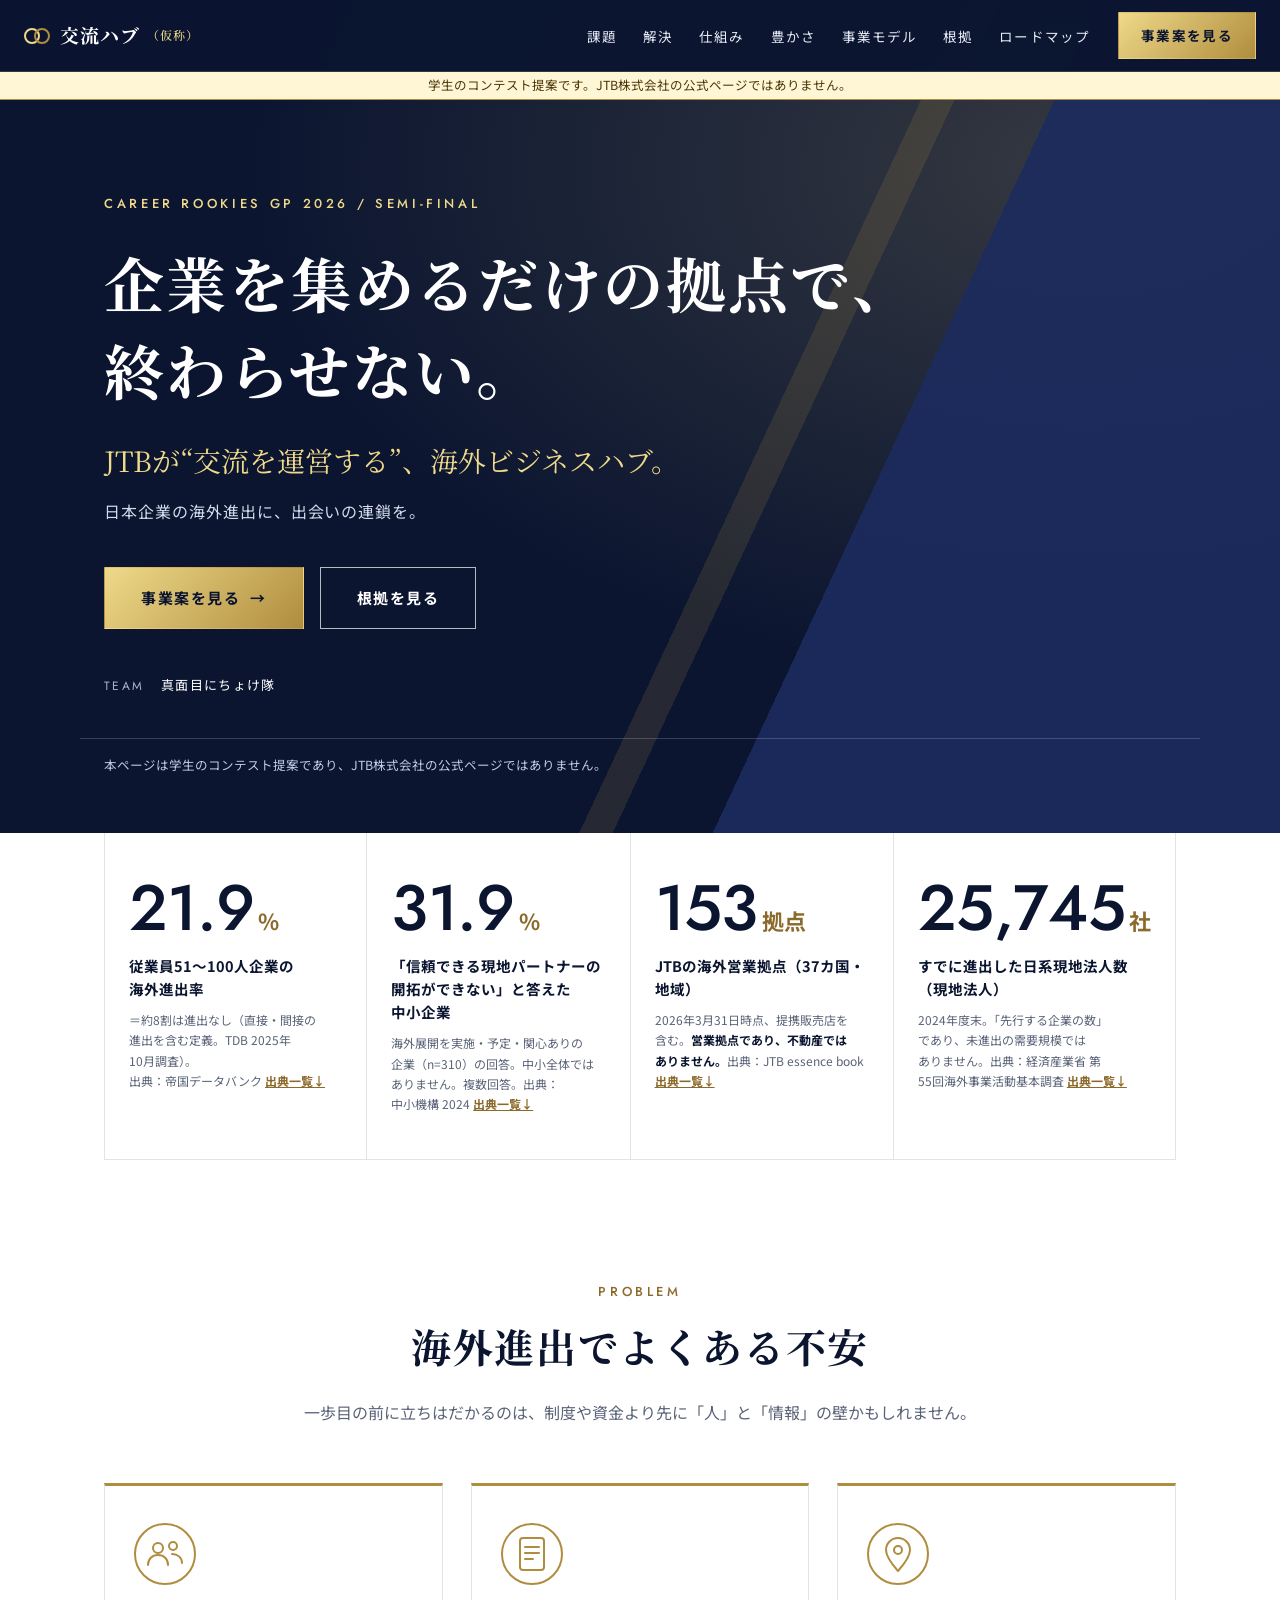
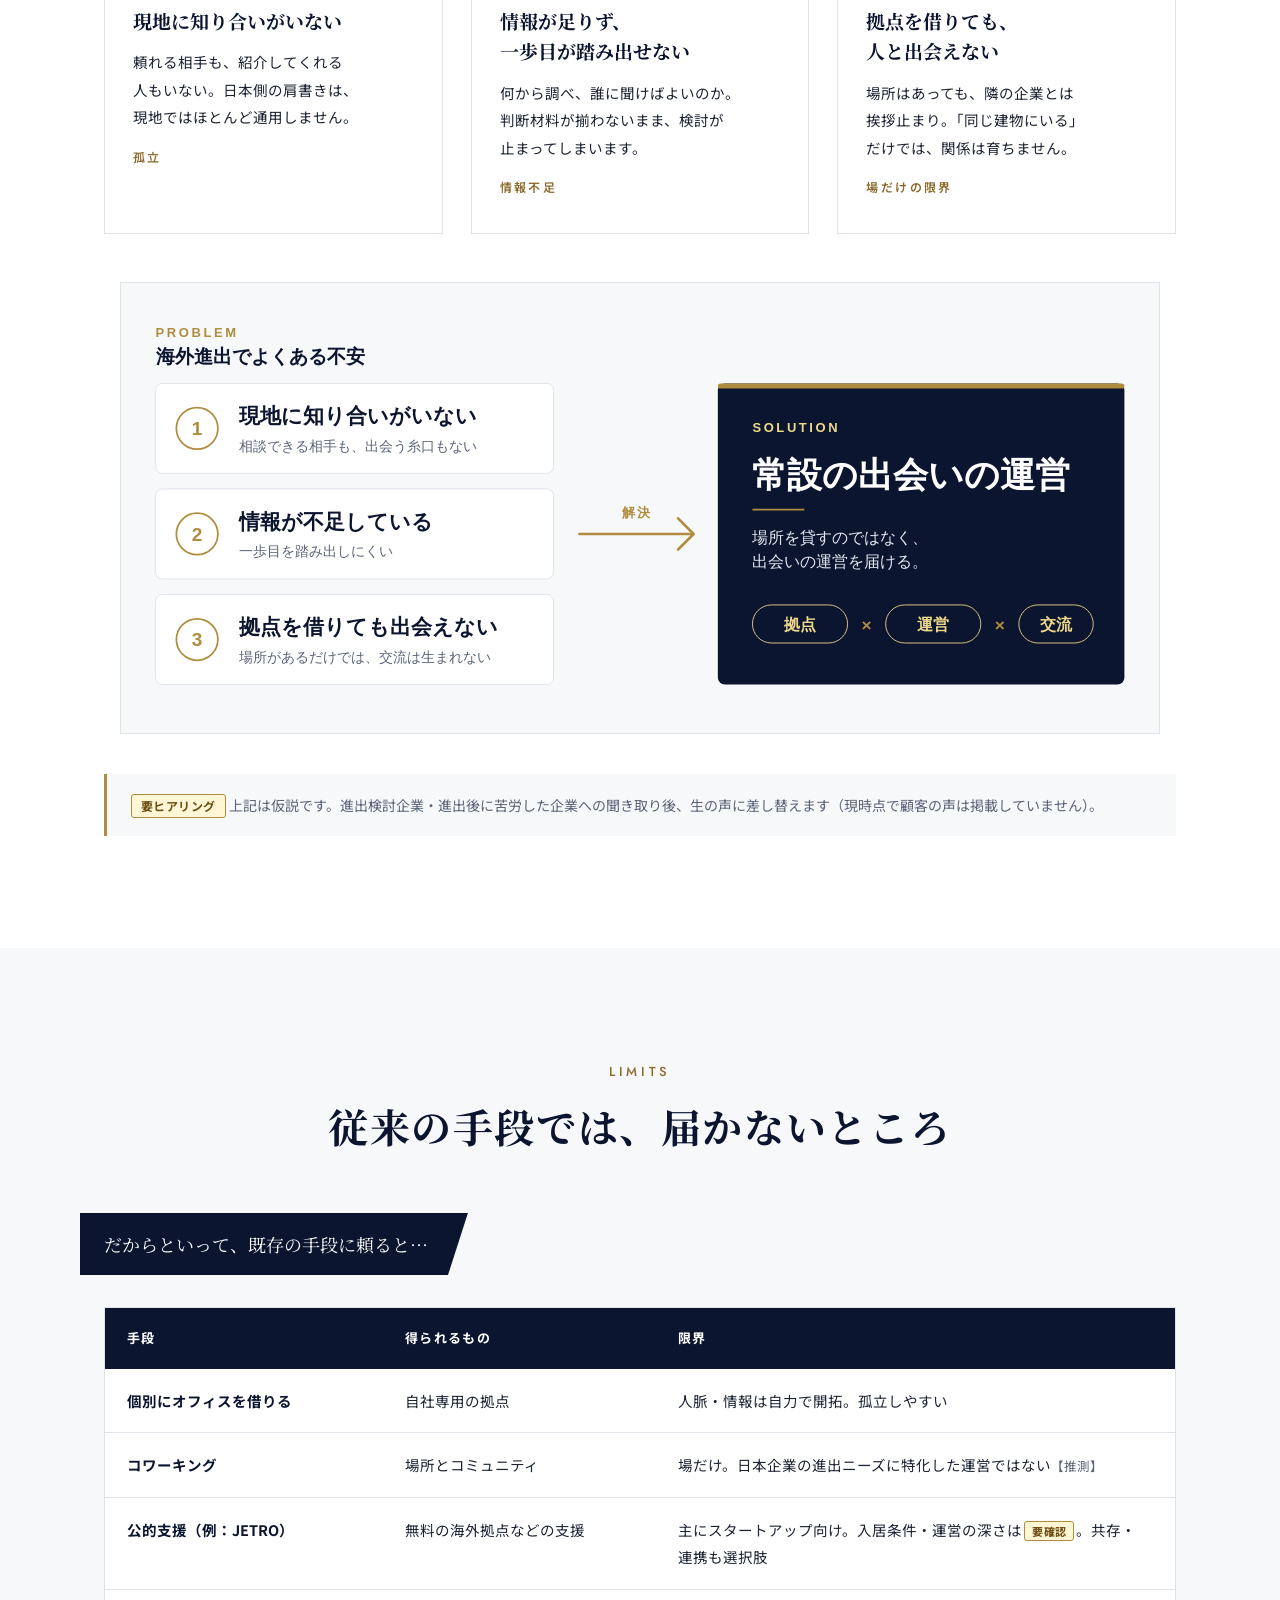
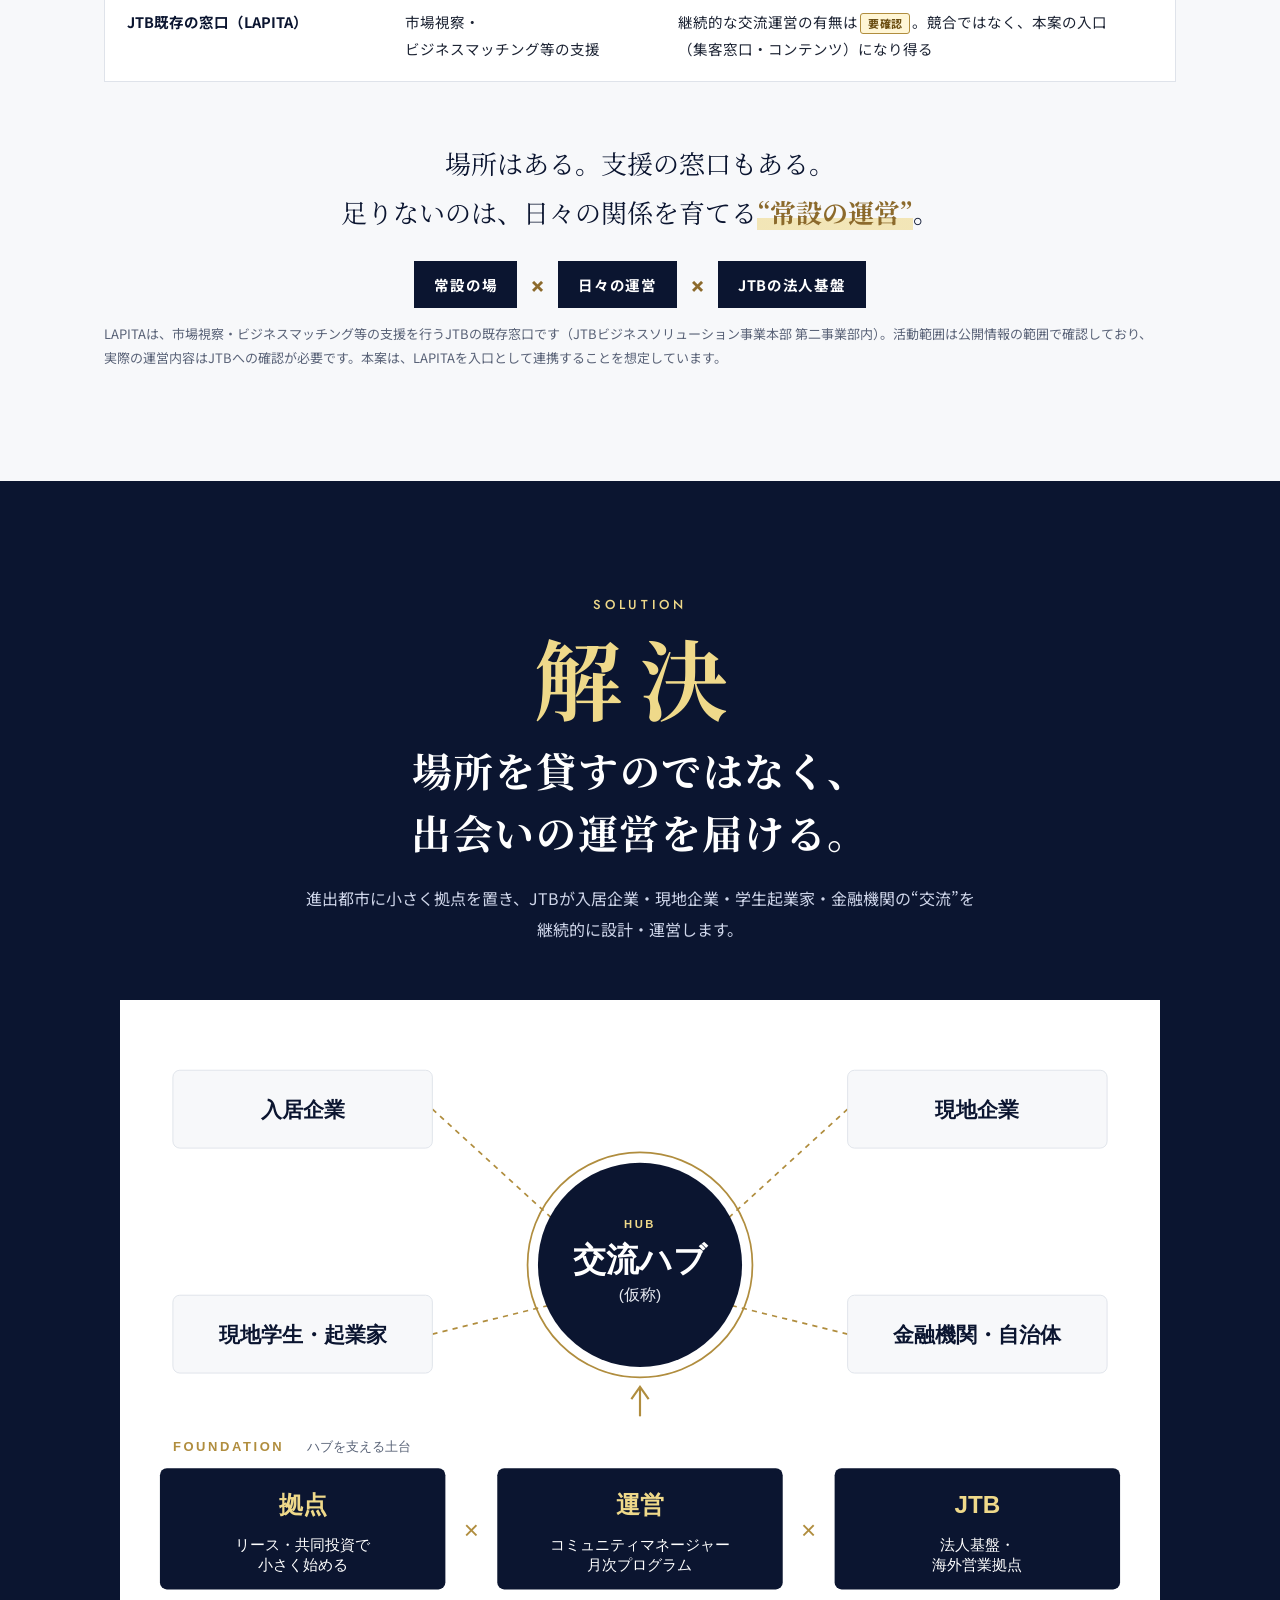
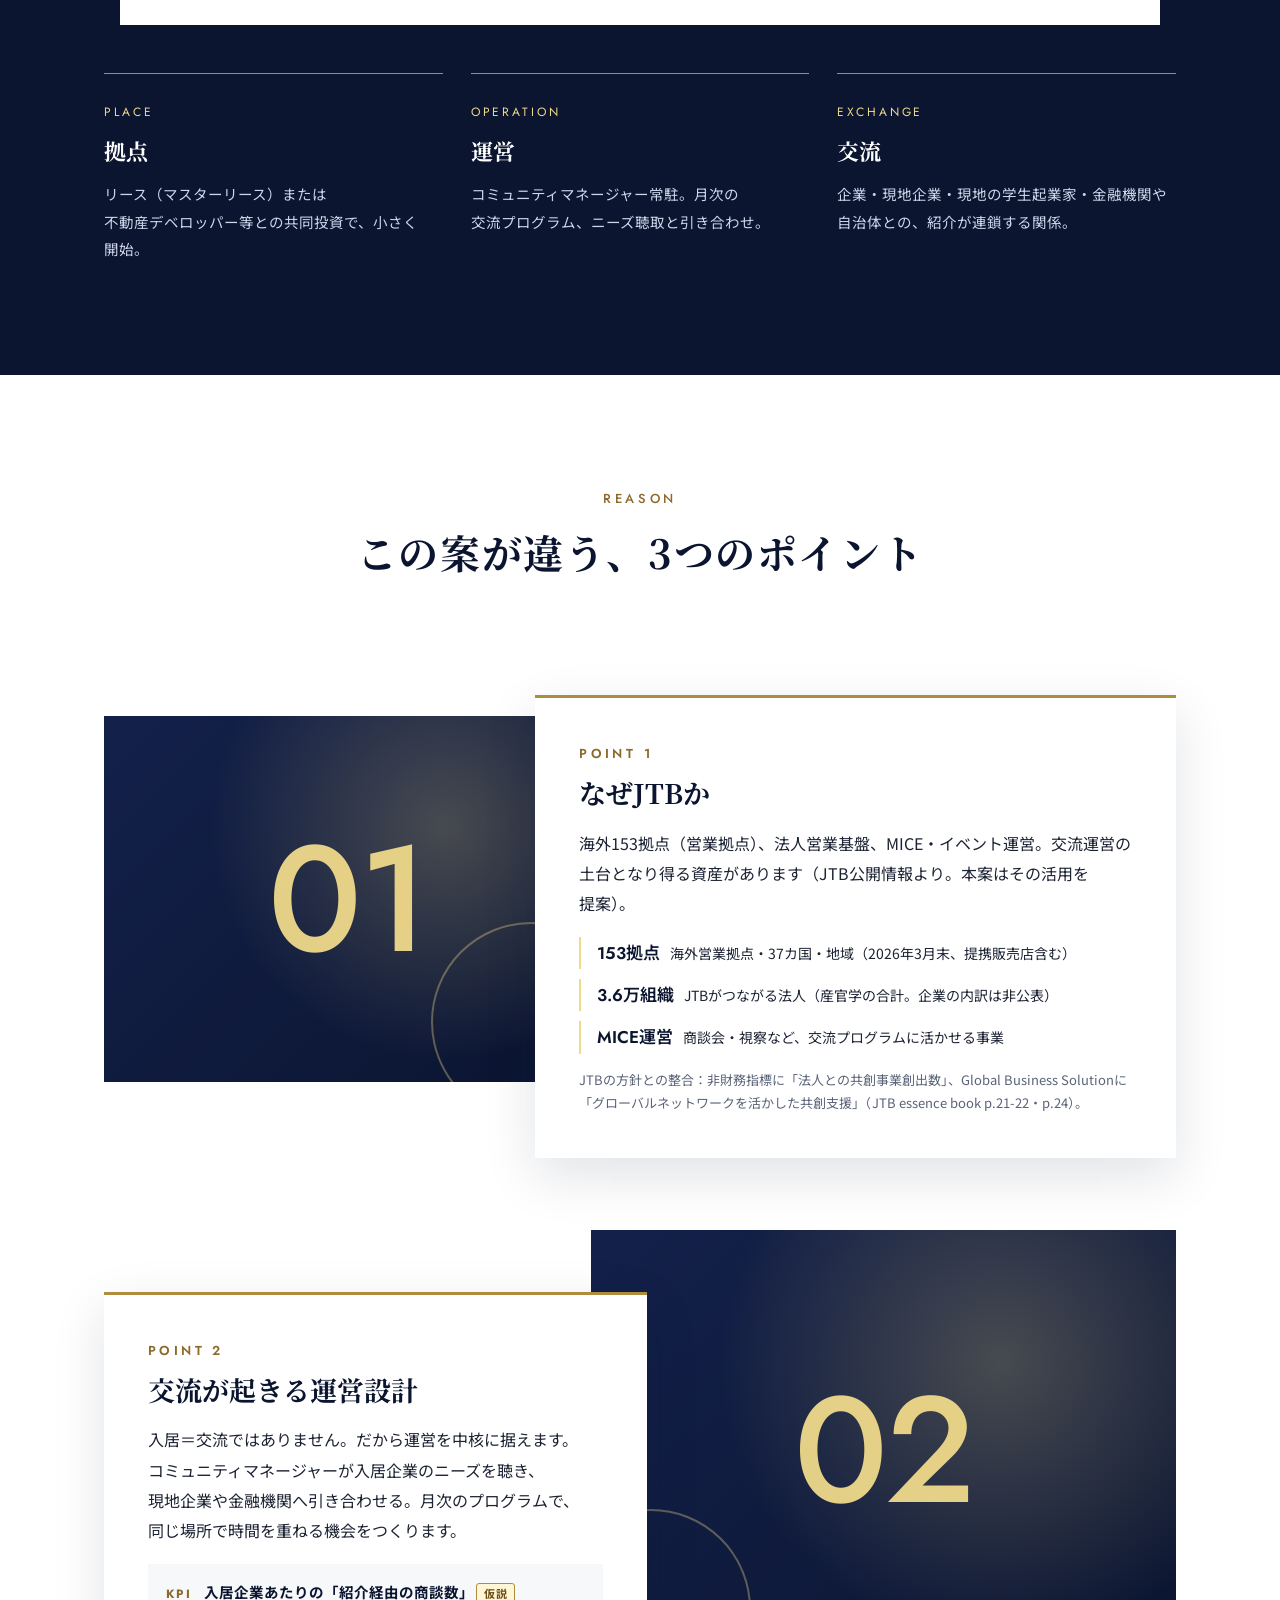
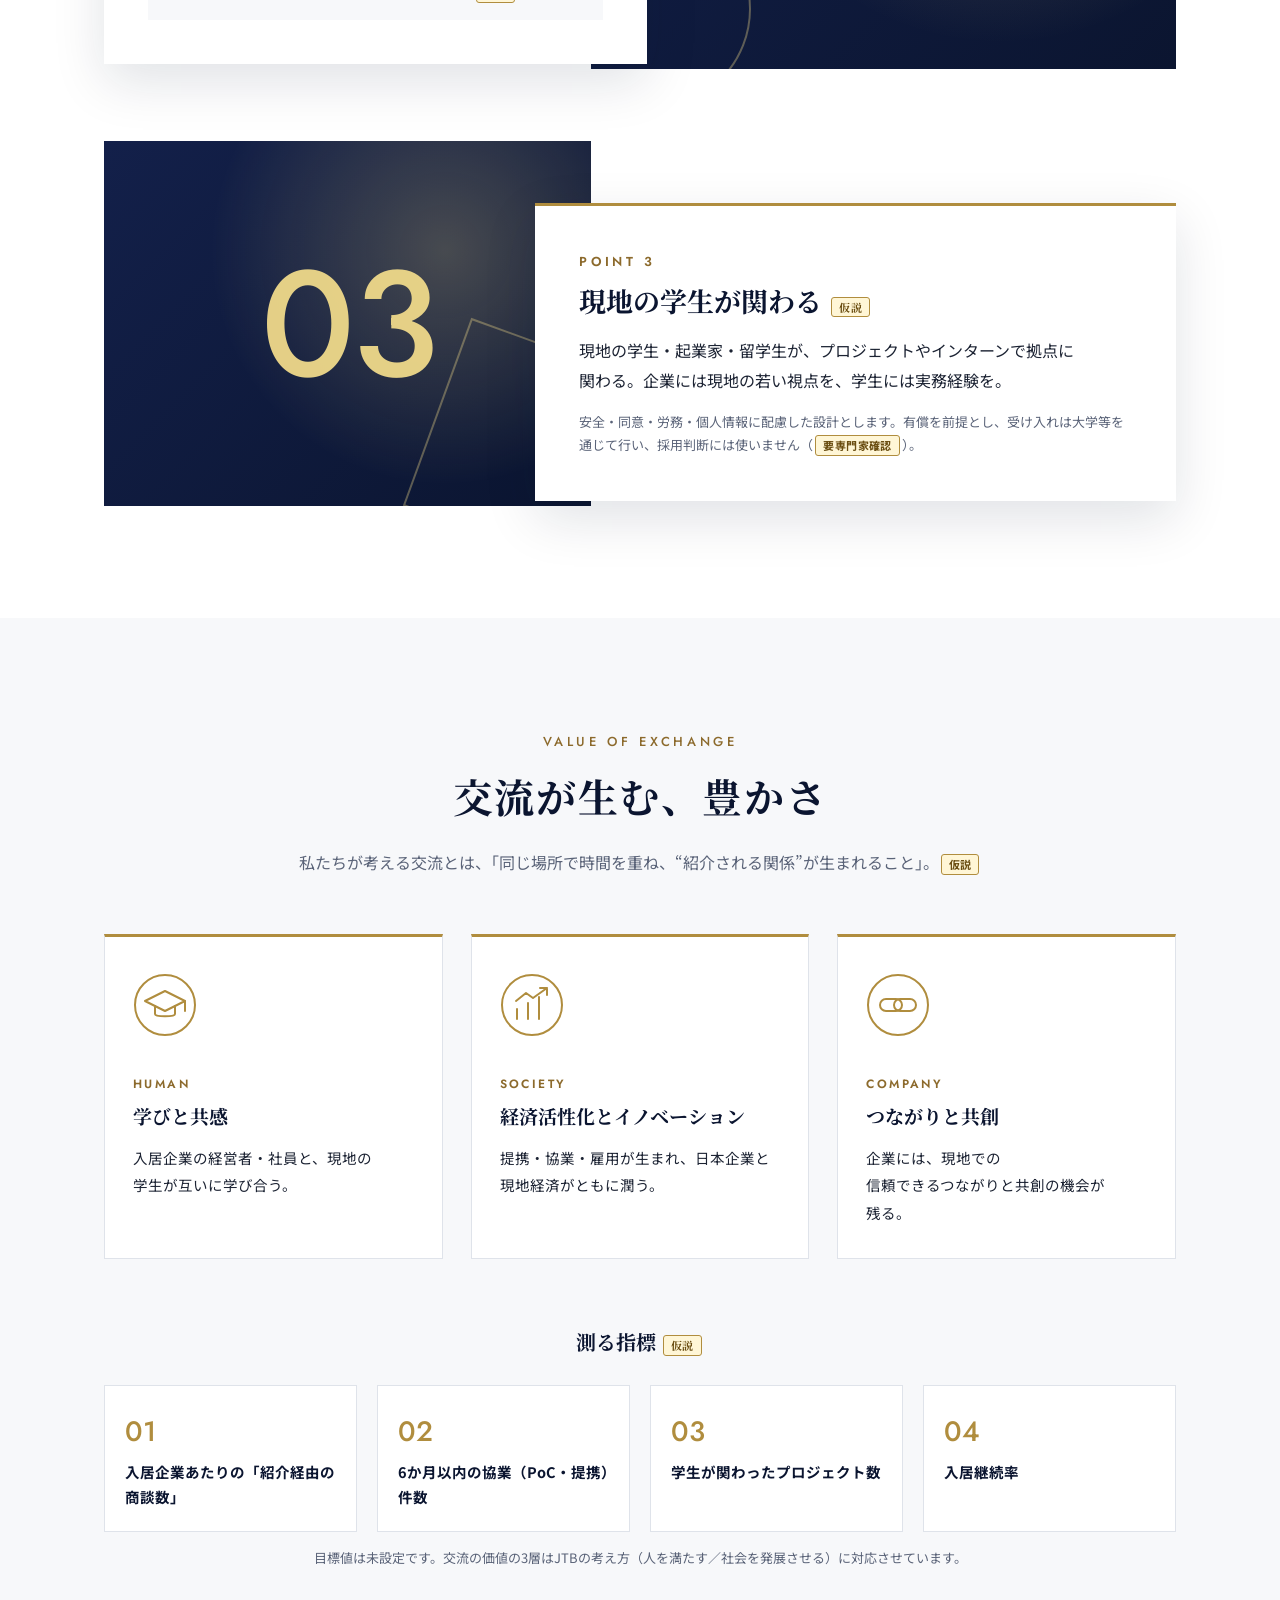
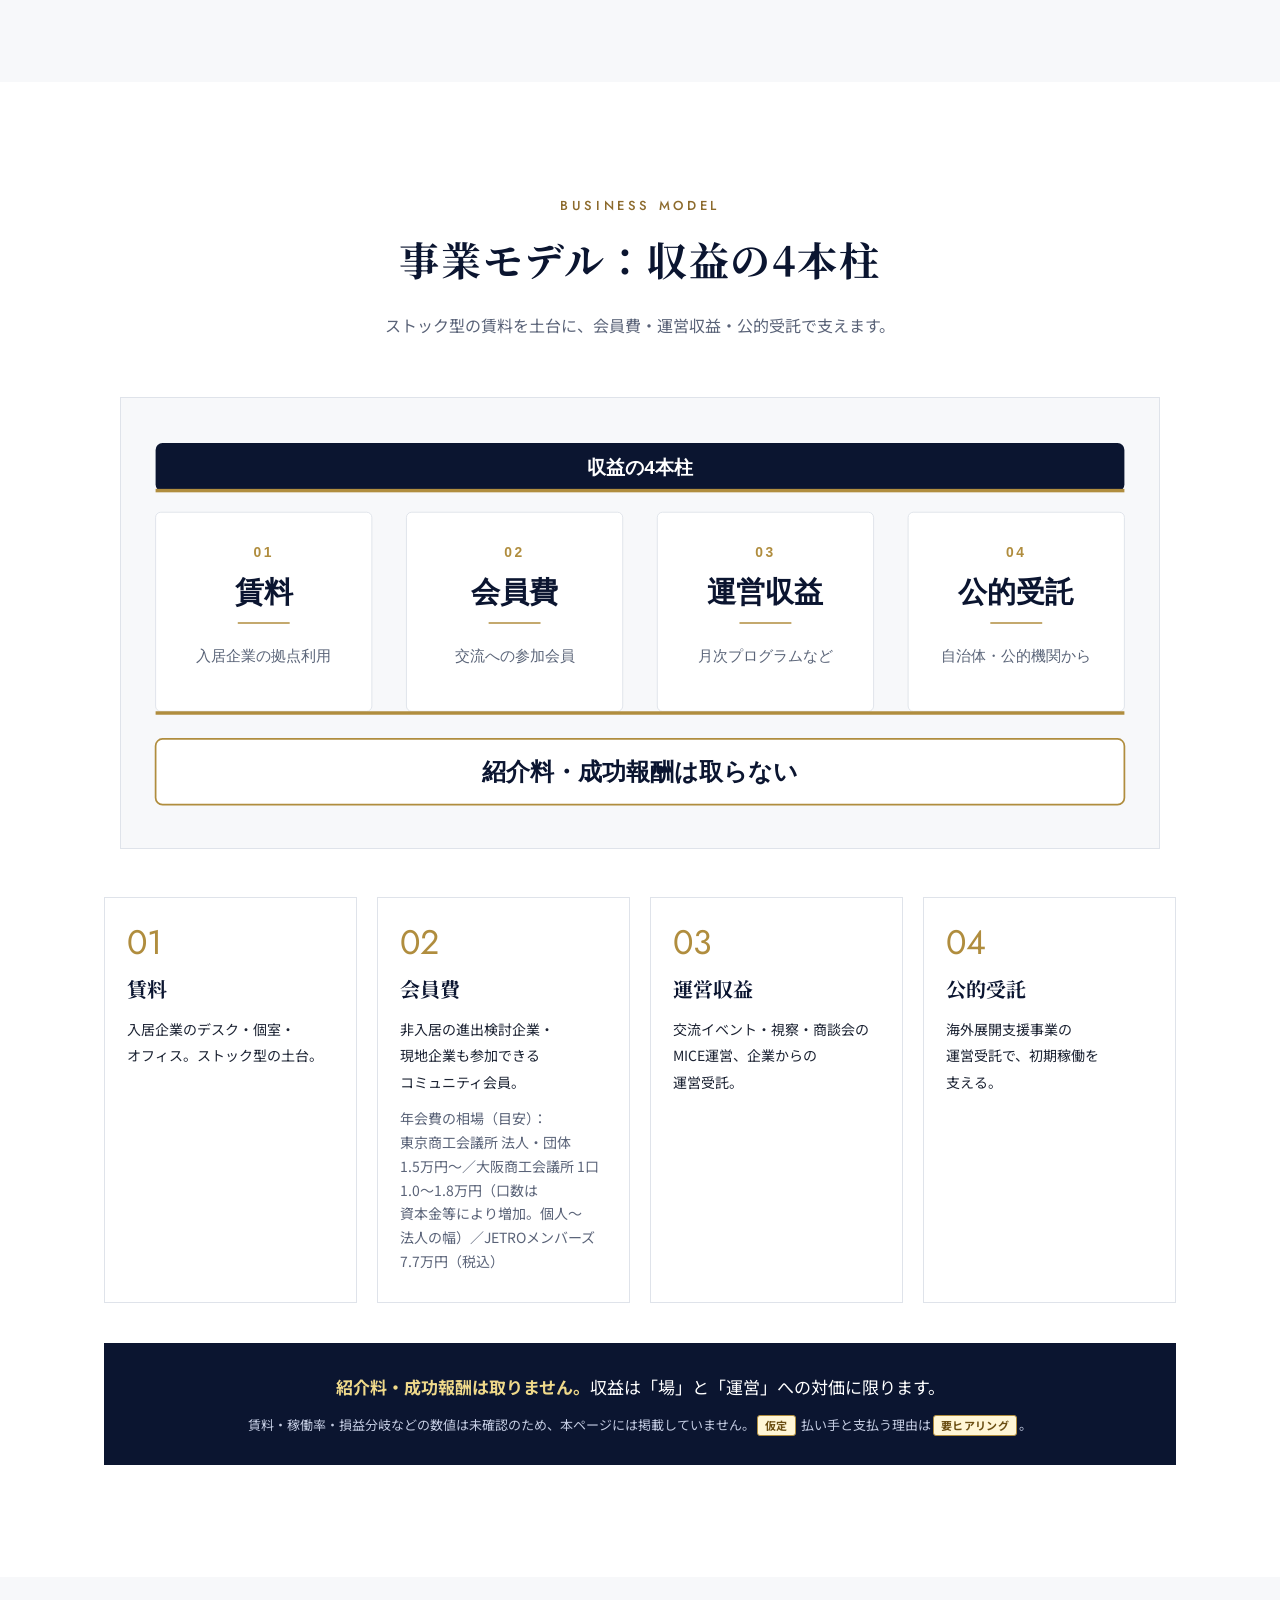
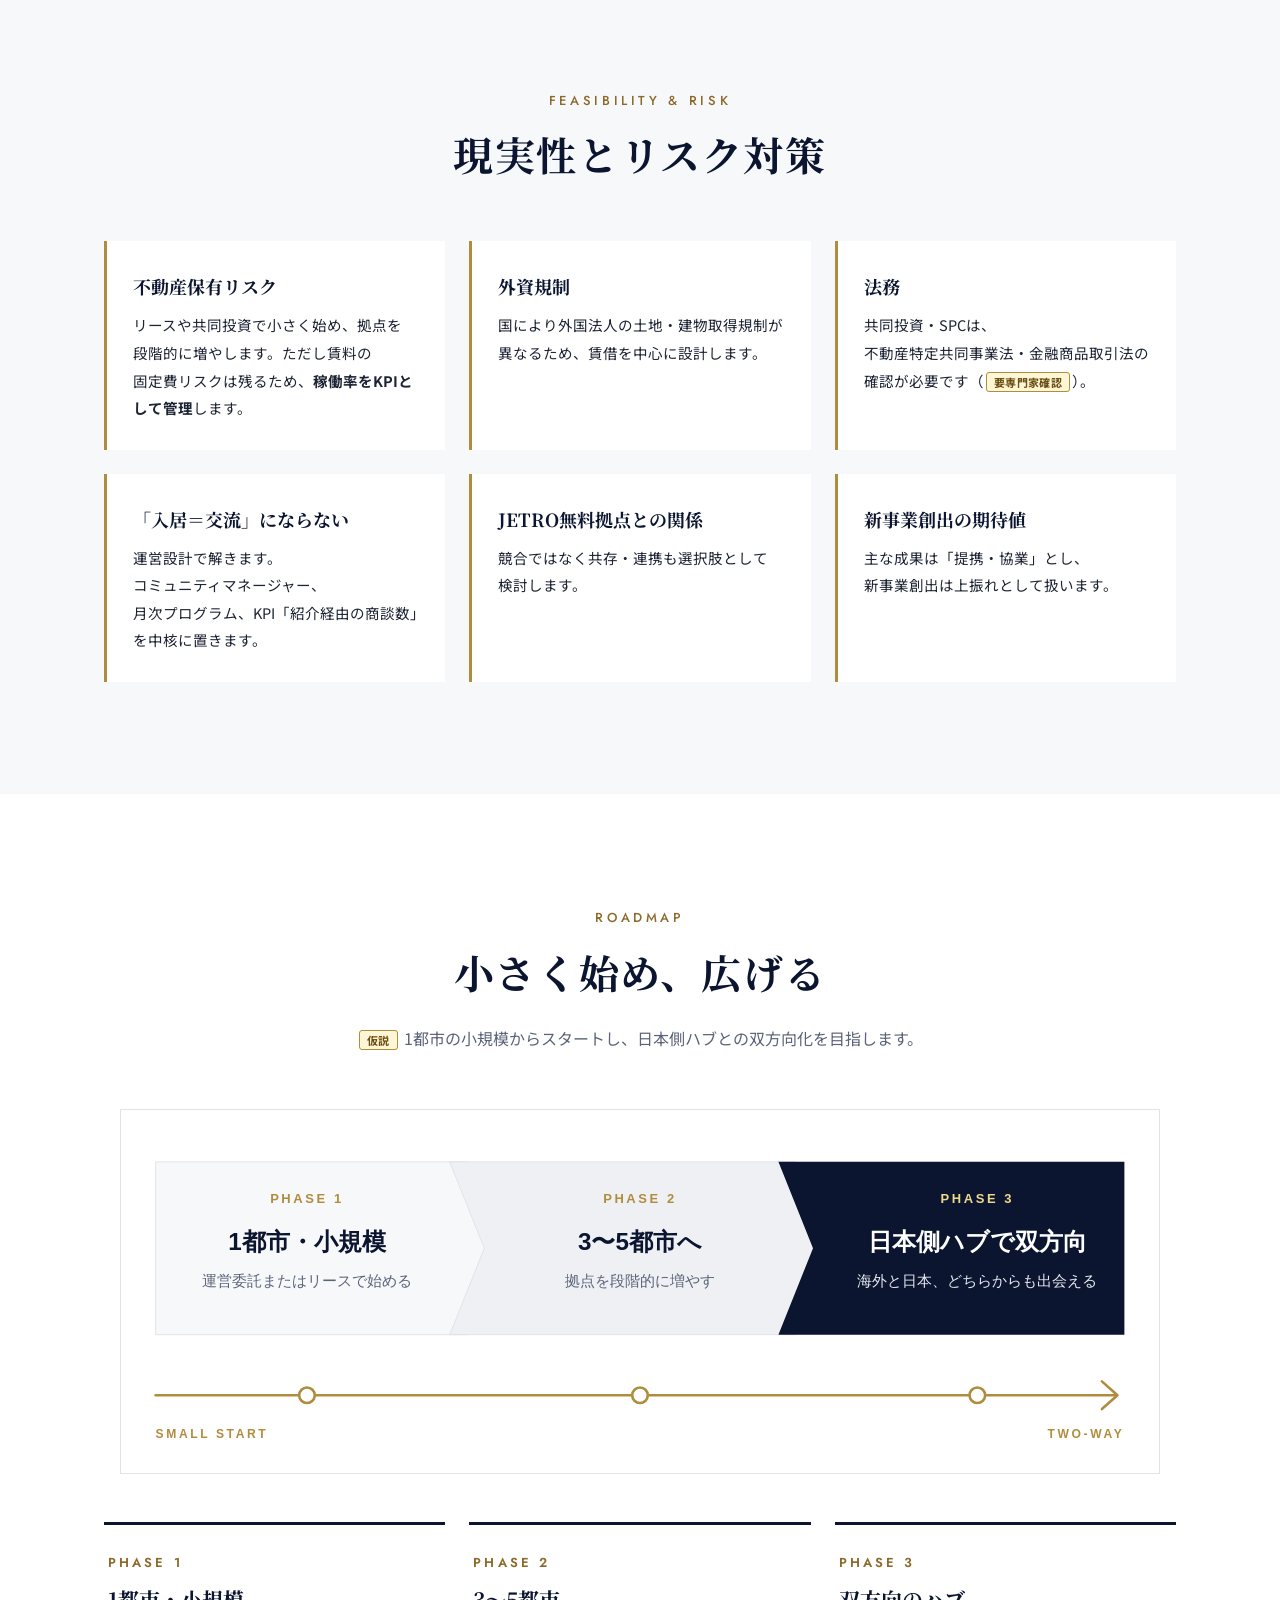
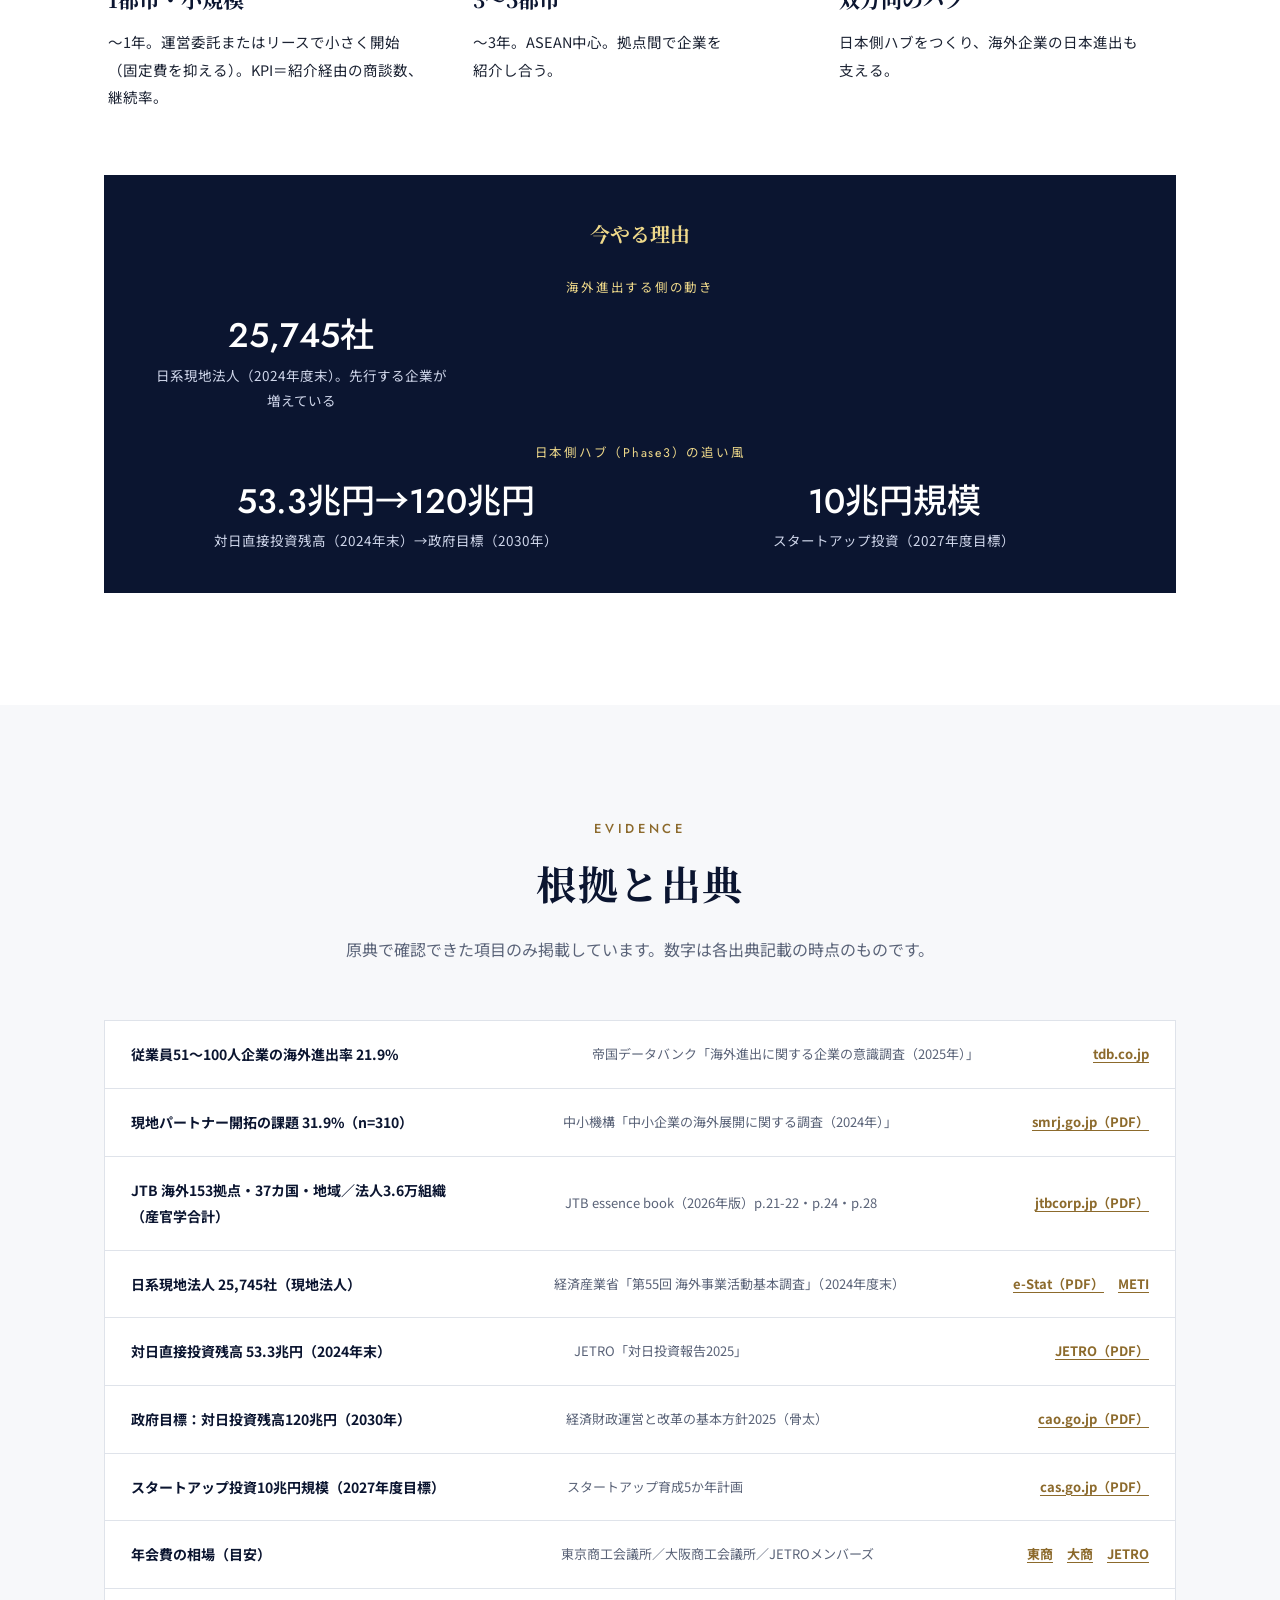
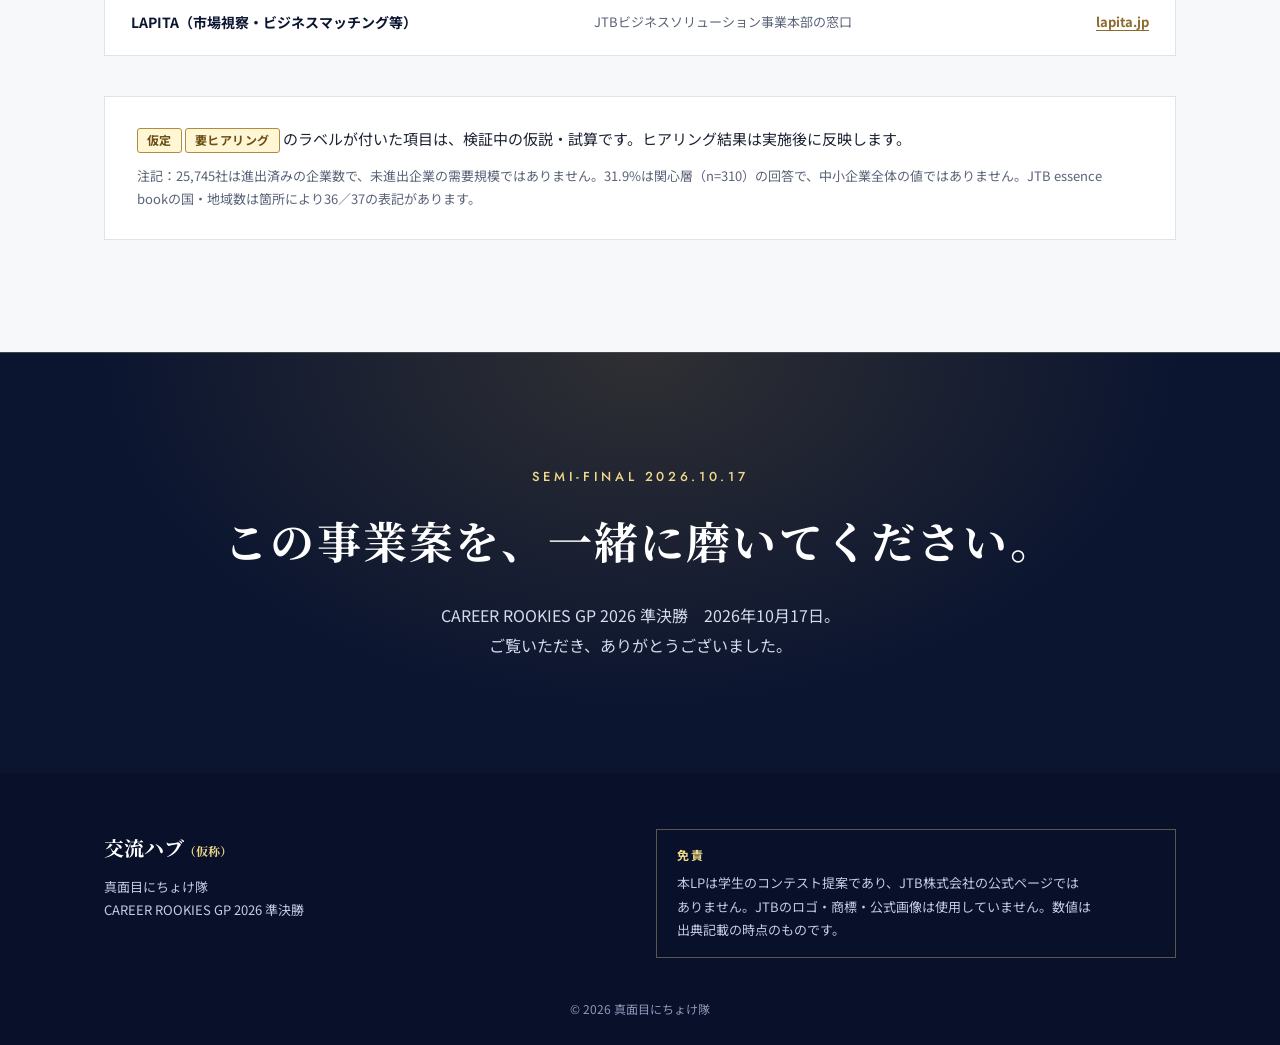
==== commit 9a5c5ef2: "LP v1を初版(0de35f8)の状態に戻す Co-Authored-By: Claude Sonnet 5.5 <noreply@anthropic.com>" ====
--- a/docs/index.html
+++ b/docs/index.html
@@ -12,11 +12,11 @@
 <meta name="twitter:card" content="summary">
 <meta name="referrer" content="strict-origin-when-cross-origin">
 <meta name="robots" content="noindex,nofollow">
-<meta name="theme-color" content="#ffffff">
-<link rel="icon" type="image/svg+xml" href="data:image/svg+xml,%3Csvg xmlns='http://www.w3.org/2000/svg' viewBox='0 0 64 64'%3E%3Crect width='64' height='64' rx='14' fill='%23f6f6f6'/%3E%3Ccircle cx='24' cy='32' r='11' fill='none' stroke='%23323232' stroke-width='4'/%3E%3Ccircle cx='40' cy='32' r='11' fill='none' stroke='%23ea5213' stroke-width='4'/%3E%3C/svg%3E">
+<meta name="theme-color" content="#0B1530">
+<link rel="icon" href="data:image/svg+xml,%3Csvg xmlns='http://www.w3.org/2000/svg' viewBox='0 0 64 64'%3E%3Crect width='64' height='64' rx='12' fill='%230B1530'/%3E%3Ccircle cx='22' cy='32' r='9' fill='none' stroke='%23EFD98A' stroke-width='4'/%3E%3Ccircle cx='42' cy='32' r='9' fill='none' stroke='%23B08D3E' stroke-width='4'/%3E%3C/svg%3E" type="image/svg+xml">
 <link rel="preconnect" href="https://fonts.googleapis.com">
 <link rel="preconnect" href="https://fonts.gstatic.com" crossorigin>
-<link href="https://fonts.googleapis.com/css2?family=Noto+Sans+JP:wght@400;500;700&family=Noto+Serif+JP:wght@600&family=Open+Sans:wght@300;400;500;600&display=swap" rel="stylesheet">
+<link href="https://fonts.googleapis.com/css2?family=Jost:wght@400;500;600&family=Noto+Sans+JP:wght@400;500;700&family=Noto+Serif+JP:wght@500;700&display=swap" rel="stylesheet">
 <link rel="stylesheet" href="assets/css/style.css">
 </head>
 <body>
@@ -36,7 +36,7 @@
         <li><a href="#evidence">根拠</a></li>
         <li><a href="#roadmap">ロードマップ</a></li>
       </ul>
-      <a class="btn btn-sm nav-cta" href="#solution">事業案を見る <span aria-hidden="true">→</span></a>
+      <a class="btn btn-gold btn-sm nav-cta" href="#solution">事業案を見る</a>
     </nav>
   </div>
 </header>
@@ -46,24 +46,19 @@
 
 <!-- 1 FIRST VIEW -->
 <section class="fv">
-  <p class="giant giant-fv" aria-hidden="true">Encounter</p>
-  <div class="container fv-grid">
-    <div class="fv-copy">
-      <p class="fv-label">CAREER ROOKIES GP 2026 / Semi-final</p>
-      <h1 class="fv-title">企業を集めるだけの拠点で、<br>終わらせない。</h1>
-      <p class="fv-sub">JTBが“交流を運営する”、<br class="sp">海外ビジネスハブ。</p>
-      <p class="fv-lead">日本企業の海外進出に、出会いの連鎖を。</p>
-      <div class="btn-row">
-        <a class="btn" href="#solution">事業案を見る <span aria-hidden="true">→</span></a>
-        <a class="btn btn-sub" href="#evidence">根拠を見る <span aria-hidden="true">→</span></a>
-      </div>
-      <p class="fv-team"><span class="tagpill">TEAM</span>真面目にちょけ隊</p>
-    </div>
-    <figure class="fv-fig">
-      <img src="assets/img/hero.svg" alt="日本から海外の都市へ、細い航路の線がいくつも弧を描いてつながるイラスト。出会いが連鎖していく様子のたとえ。" width="1200" height="700">
-    </figure>
-  </div>
-  <div class="container"><p class="fv-disclaimer">本ページは学生のコンテスト提案であり、JTB株式会社の公式ページではありません。</p></div>
+  <div class="fv-bg" aria-hidden="true"></div>
+  <div class="container fv-inner">
+    <p class="label label-light">CAREER ROOKIES GP 2026 / SEMI-FINAL</p>
+    <h1 class="fv-title">企業を集めるだけの拠点で、<br>終わらせない。</h1>
+    <p class="fv-sub">JTBが“交流を運営する”、<br class="sp">海外ビジネスハブ。</p>
+    <p class="fv-lead">日本企業の海外進出に、出会いの連鎖を。</p>
+    <div class="btn-row">
+      <a class="btn btn-gold" href="#solution">事業案を見る <span aria-hidden="true">→</span></a>
+      <a class="btn btn-ghost" href="#evidence">根拠を見る</a>
+    </div>
+    <p class="fv-team">TEAM <span>真面目にちょけ隊</span></p>
+  </div>
+  <p class="fv-disclaimer">本ページは学生のコンテスト提案であり、JTB株式会社の公式ページではありません。</p>
 </section>
 
 <!-- 2 NUMBERS -->
@@ -99,24 +94,24 @@
 <section class="sec" id="problem">
   <div class="container">
     <header class="sec-head">
-      <h2 class="h2"><span class="en">Problem</span><span class="ja">課題</span></h2>
-      <p class="sec-catch">海外進出でよくある不安</p>
+      <p class="label">PROBLEM</p>
+      <h2 class="h2">海外進出でよくある不安</h2>
       <p class="sec-lead">一歩目の前に立ちはだかるのは、制度や資金より先に「人」と「情報」の壁かもしれません。</p>
     </header>
     <ul class="cards3">
-      <li class="card role-navy">
+      <li class="card">
         <img src="assets/img/icon-people.svg" alt="" width="64" height="64" class="card-ico">
         <h3>現地に知り合いがいない</h3>
         <p>頼れる相手も、紹介してくれる人もいない。日本側の肩書きは、現地ではほとんど通用しません。</p>
         <p class="tag">孤立</p>
       </li>
-      <li class="card role-teal">
+      <li class="card">
         <img src="assets/img/icon-info.svg" alt="" width="64" height="64" class="card-ico">
         <h3>情報が足りず、一歩目が踏み出せない</h3>
         <p>何から調べ、誰に聞けばよいのか。判断材料が揃わないまま、検討が止まってしまいます。</p>
         <p class="tag">情報不足</p>
       </li>
-      <li class="card role-warm">
+      <li class="card">
         <img src="assets/img/icon-place.svg" alt="" width="64" height="64" class="card-ico">
         <h3>拠点を借りても、人と出会えない</h3>
         <p>場所はあっても、隣の企業とは挨拶止まり。「同じ建物にいる」だけでは、関係は育ちません。</p>
@@ -134,10 +129,10 @@
 <section class="sec sec-gray" id="limits">
   <div class="container">
     <header class="sec-head">
-      <h2 class="h2"><span class="en">Limits</span><span class="ja">従来の手段</span></h2>
-      <p class="sec-catch">従来の手段では、届かないところ</p>
-    </header>
-    <p class="limit-band">だからといって、既存の手段に頼ると…</p>
+      <p class="label">LIMITS</p>
+      <h2 class="h2">従来の手段では、届かないところ</h2>
+    </header>
+    <div class="limit-band"><p>だからといって、既存の手段に頼ると…</p></div>
     <div class="table-wrap">
       <table class="cmp">
         <thead><tr><th scope="col">手段</th><th scope="col">得られるもの</th><th scope="col">限界</th></tr></thead>
@@ -156,16 +151,15 @@
 </section>
 
 <!-- 5 SOLUTION -->
-<section class="sec sec-gray sec-giant" id="solution">
-  <p class="giant" aria-hidden="true">Connect</p>
-  <div class="container">
-    <header class="sec-head">
-      <h2 class="h2"><span class="en">Solution</span><span class="ja">解決</span></h2>
-      <p class="sec-catch">場所を貸すのではなく、<br>出会いの運営を届ける。</p>
+<section class="sec sec-navy" id="solution">
+  <div class="container">
+    <header class="sec-head sec-head-light">
+      <p class="label label-light">SOLUTION</p>
+      <p class="kaiketsu">解決</p>
+      <h2 class="h2 h2-light">場所を貸すのではなく、<br>出会いの運営を届ける。</h2>
       <p class="sec-lead">進出都市に小さく拠点を置き、JTBが入居企業・現地企業・学生起業家・金融機関の“交流”を継続的に設計・運営します。</p>
     </header>
-    <div class="panel">
-    <figure class="diagram only-pc">
+    <figure class="diagram diagram-light only-pc">
       <img src="assets/img/diagram-structure.svg" alt="拠点・運営・交流の構造図。拠点（リースまたは共同投資で小さく開始）と、運営（コミュニティマネージャーと月次プログラム）が、交流（日本企業・現地企業・現地学生起業家・金融機関）を生み出す。" width="1200" height="720" loading="lazy">
     </figure>
     <div class="stack only-sp" role="group" aria-label="拠点・運営・交流の構造">
@@ -184,7 +178,6 @@
       <li><span class="trio-en">OPERATION</span><h3>運営</h3><p>コミュニティマネージャー常駐。月次の交流プログラム、ニーズ聴取と引き合わせ。</p></li>
       <li><span class="trio-en">EXCHANGE</span><h3>交流</h3><p>企業・現地企業・現地の学生起業家・金融機関や自治体との、紹介が連鎖する関係。</p></li>
     </ul>
-    </div>
   </div>
 </section>
 
@@ -192,8 +185,8 @@
 <section class="sec" id="points">
   <div class="container">
     <header class="sec-head">
-      <h2 class="h2"><span class="en">Our Point</span><span class="ja">3つのポイント</span></h2>
-      <p class="sec-catch">この案が違う、3つの理由。</p>
+      <p class="label">REASON</p>
+      <h2 class="h2">この案が違う、3つのポイント</h2>
     </header>
 
     <article class="point">
@@ -237,22 +230,22 @@
 <section class="sec sec-gray" id="value">
   <div class="container">
     <header class="sec-head">
-      <h2 class="h2"><span class="en">Value</span><span class="ja">豊かさ</span></h2>
-      <p class="sec-catch">交流が生む、豊かさ</p>
+      <p class="label">VALUE OF EXCHANGE</p>
+      <h2 class="h2">交流が生む、豊かさ</h2>
       <p class="sec-lead">私たちが考える交流とは、「同じ場所で時間を重ね、“紹介される関係”が生まれること」。<span class="badge badge-sm">仮説</span></p>
     </header>
     <ul class="cards3">
-      <li class="card card-plain role-teal">
+      <li class="card card-plain">
         <img src="assets/img/icon-student.svg" alt="" width="64" height="64" class="card-ico">
         <p class="tag">HUMAN</p><h3>学びと共感</h3>
         <p>入居企業の経営者・社員と、現地の学生が互いに学び合う。</p>
       </li>
-      <li class="card card-plain role-navy">
+      <li class="card card-plain">
         <img src="assets/img/icon-growth.svg" alt="" width="64" height="64" class="card-ico">
         <p class="tag">SOCIETY</p><h3>経済活性化とイノベーション</h3>
         <p>提携・協業・雇用が生まれ、日本企業と現地経済がともに潤う。</p>
       </li>
-      <li class="card card-plain role-warm">
+      <li class="card card-plain">
         <img src="assets/img/icon-link.svg" alt="" width="64" height="64" class="card-ico">
         <p class="tag">COMPANY</p><h3>つながりと共創</h3>
         <p>企業には、現地での信頼できるつながりと共創の機会が残る。</p>
@@ -273,8 +266,8 @@
 <section class="sec" id="model">
   <div class="container">
     <header class="sec-head">
-      <h2 class="h2"><span class="en">Business Model</span><span class="ja">事業モデル</span></h2>
-      <p class="sec-catch">収益は、4本の柱で。</p>
+      <p class="label">BUSINESS MODEL</p>
+      <h2 class="h2">事業モデル：収益の4本柱</h2>
       <p class="sec-lead">ストック型の賃料を土台に、会員費・運営収益・公的受託で支えます。</p>
     </header>
     <figure class="diagram only-pc">
@@ -297,7 +290,8 @@
 <section class="sec sec-gray" id="risk">
   <div class="container">
     <header class="sec-head">
-      <h2 class="h2"><span class="en">Feasibility</span><span class="ja">現実性とリスク対策</span></h2>
+      <p class="label">FEASIBILITY &amp; RISK</p>
+      <h2 class="h2">現実性とリスク対策</h2>
     </header>
     <ul class="risks">
       <li><h3>不動産保有リスク</h3><p>リースや共同投資で小さく始め、拠点を段階的に増やします。ただし賃料の固定費リスクは残るため、<b>稼働率をKPIとして管理</b>します。</p></li>
@@ -314,8 +308,8 @@
 <section class="sec" id="roadmap">
   <div class="container">
     <header class="sec-head">
-      <h2 class="h2"><span class="en">Roadmap</span><span class="ja">ロードマップ</span></h2>
-      <p class="sec-catch">小さく始め、広げる。</p>
+      <p class="label">ROADMAP</p>
+      <h2 class="h2">小さく始め、広げる</h2>
       <p class="sec-lead"><span class="badge badge-sm">仮説</span> 1都市の小規模からスタートし、日本側ハブとの双方向化を目指します。</p>
     </header>
     <figure class="diagram only-pc">
@@ -345,7 +339,8 @@
 <section class="sec sec-gray" id="evidence">
   <div class="container">
     <header class="sec-head">
-      <h2 class="h2"><span class="en">Evidence</span><span class="ja">根拠と出典</span></h2>
+      <p class="label">EVIDENCE</p>
+      <h2 class="h2">根拠と出典</h2>
       <p class="sec-lead">原典で確認できた項目のみ掲載しています。数字は各出典記載の時点のものです。</p>
     </header>
     <ul class="sources">
@@ -369,13 +364,9 @@
 <!-- 12 CTA -->
 <section class="cta" id="contact">
   <div class="container">
-    <h2 class="h2"><span class="en">Thank you</span><span class="ja">準決勝 2026.10.17</span></h2>
-    <p class="cta-catch">この事業案を、<br class="sp">一緒に磨いてください。</p>
+    <p class="label label-light">SEMI-FINAL 2026.10.17</p>
+    <h2>この事業案を、<br class="sp">一緒に磨いてください。</h2>
     <p>CAREER ROOKIES GP 2026 準決勝　2026年10月17日。<br>ご覧いただき、ありがとうございました。</p>
-    <div class="btn-row btn-row-c">
-      <a class="btn btn-fill" href="#solution">事業案をもう一度見る <span aria-hidden="true">→</span></a>
-      <a class="btn btn-sub" href="#evidence">根拠と出典を見る <span aria-hidden="true">→</span></a>
-    </div>
   </div>
 </section>
 
--- a/docs/assets/css/style.css
+++ b/docs/assets/css/style.css
@@ -1,259 +1,207 @@
-/* LP v1 — JTBのトーンに寄せた版(reference-sites/jtb/00-jtb-design-guide.md) */
 :root{
-  --red:#cc0000; --red-dark:#aa0000;
-  --grad-warm:linear-gradient(90deg,#cd0401 0%,#de300b 50%,#ea5213 100%);
-  --orange:#ea5213; --yellow:#ffb21c;
-  --text:#323232; --text-sub:#6b6b6b;
-  --bg:#f6f6f6; --panel:#ffffff; --line:#d4d4d4;
-  --teal:#005064; --navy:#001c7b; --green:#197d46;
-  --shadow:0 15px 12px rgba(50,50,50,.10);
-  --en:'Open Sans','Noto Sans JP',sans-serif;
-  --jp:'Noto Sans JP','Hiragino Kaku Gothic ProN',Meiryo,sans-serif;
+  --navy:#0B1530; --navy-2:#13204a; --navy-3:#1b2b5e;
+  --gold:#B08D3E; --gold-d:#8C6A2C; --gold-l:#EFD98A;
+  --bg:#fff; --gray:#F7F8FA; --gray-2:#EEF0F4; --line:#dfe3ea;
+  --text:#1c2333; --muted:#5a6378;
+  --en:'Jost','Noto Sans JP',sans-serif;
+  --sans:'Noto Sans JP','Hiragino Kaku Gothic ProN',Meiryo,sans-serif;
   --serif:'Noto Serif JP','Hiragino Mincho ProN','Yu Mincho',serif;
-  --hh:76px; --bar:30px;
+  --hh:72px;
 }
 *,*::before,*::after{box-sizing:border-box}
-html{scroll-behavior:smooth;scroll-padding-top:calc(var(--hh) + var(--bar) + 8px)}
-body{margin:0;font-family:var(--jp);font-size:16px;line-height:1.8;color:var(--text);background:var(--panel);-webkit-font-smoothing:antialiased;word-break:auto-phrase;overflow-wrap:anywhere}
+html{scroll-behavior:smooth;scroll-padding-top:calc(var(--hh) + 32px)}
+body{margin:0;font-family:var(--sans);color:var(--text);background:var(--bg);line-height:1.9;font-size:16px;-webkit-font-smoothing:antialiased}
 img{max-width:100%;height:auto;display:block}
 ul,ol{margin:0;padding:0;list-style:none}
 h1,h2,h3,p,figure{margin:0}
-h1,h2,h3{text-wrap:balance}
 a{color:inherit}
-:focus-visible{outline:3px solid var(--orange);outline-offset:3px}
+:focus-visible{outline:3px solid var(--gold);outline-offset:3px}
 .sr-only{position:absolute;width:1px;height:1px;overflow:hidden;clip:rect(0 0 0 0);white-space:nowrap}
-.skip{position:absolute;left:8px;top:-60px;background:var(--text);color:#fff;padding:8px 14px;z-index:300}
+.skip{position:absolute;left:8px;top:-60px;background:var(--gold-l);color:var(--navy);padding:8px 14px;z-index:200;border-radius:4px}
 .skip:focus{top:8px}
 .container{width:100%;max-width:1120px;margin:0 auto;padding:0 24px}
 .sp{display:none}
-.nw{white-space:nowrap}
-
-/* header(白地。赤い面は作らない) */
-.site-header{position:fixed;inset:0 0 auto;height:var(--hh);background:rgba(255,255,255,.97);z-index:100;border-bottom:1px solid #ececec}
-.header-inner{max-width:1280px;margin:0 auto;height:100%;padding:0 28px;display:flex;align-items:center;justify-content:space-between;gap:24px}
-.logo{display:flex;align-items:center;gap:10px;text-decoration:none;font-weight:700;font-size:18px;letter-spacing:.06em;white-space:nowrap;color:var(--text)}
-.logo small{font-size:12px;font-weight:500;color:var(--text-sub);margin-left:-4px}
-.logo-mark{width:30px;height:18px;position:relative;display:inline-block}
-.logo-mark::before,.logo-mark::after{content:"";position:absolute;top:0;width:18px;height:18px;border-radius:50%;border:2px solid var(--text)}
-.logo-mark::before{left:0}.logo-mark::after{right:0;border-color:var(--orange)}
+
+/* header */
+.site-header{position:fixed;inset:0 0 auto 0;height:var(--hh);background:rgba(11,21,48,.96);z-index:100;border-bottom:1px solid rgba(239,217,138,.18)}
+.header-inner{max-width:1280px;margin:0 auto;height:100%;padding:0 24px;display:flex;align-items:center;justify-content:space-between;gap:24px}
+.logo{display:flex;align-items:center;gap:10px;color:#fff;text-decoration:none;font-family:var(--serif);font-weight:700;font-size:19px;letter-spacing:.06em;white-space:nowrap}
+.logo small{font-size:12px;font-weight:500;color:var(--gold-l);margin-left:-4px}
+.logo-mark{width:26px;height:16px;position:relative;display:inline-block}
+.logo-mark::before,.logo-mark::after{content:"";position:absolute;top:0;width:16px;height:16px;border-radius:50%;border:2px solid var(--gold-l)}
+.logo-mark::before{left:0}.logo-mark::after{right:0;border-color:var(--gold)}
 .gnav{display:flex;align-items:center;gap:28px}
-.gnav ul{display:flex;gap:24px}
-.gnav li a{text-decoration:none;font-size:14px;letter-spacing:.06em;padding:6px 0;border-bottom:2px solid transparent;transition:border-color .2s,color .2s}
-.gnav li a:hover{color:var(--red);border-color:var(--red)}
+.gnav ul{display:flex;gap:26px}
+.gnav li a{color:#e8ecf7;text-decoration:none;font-size:13.5px;letter-spacing:.08em;padding:6px 0;border-bottom:2px solid transparent;transition:border-color .2s,color .2s}
+.gnav li a:hover{border-color:var(--gold);color:#fff}
 .nav-toggle{display:none}
-.disc-bar{position:fixed;top:var(--hh);left:0;right:0;z-index:90;margin:0;height:var(--bar);line-height:var(--bar);background:var(--bg);color:var(--text);font-size:12.5px;text-align:center;letter-spacing:.04em;border-bottom:1px solid #e6e6e6;white-space:nowrap;overflow:hidden;text-overflow:ellipsis;padding:0 12px}
-
-/* buttons(白地+赤枠のピル。最終CTAだけ赤塗り) */
-.btn{display:inline-flex;align-items:center;justify-content:center;gap:12px;min-height:52px;padding:12px 34px;border-radius:50px;border:1.5px solid var(--red);background:#fff;color:var(--red);font-weight:500;font-size:15px;letter-spacing:.08em;text-decoration:none;transition:background .2s,color .2s}
-.btn:hover{background:var(--red);color:#fff}
-.btn-sub{border-color:var(--text);color:var(--text)}
-.btn-sub:hover{background:var(--text);color:#fff}
-.btn-fill{background:var(--red);color:#fff}
-.btn-fill:hover{background:var(--red-dark);border-color:var(--red-dark)}
-.btn-sm{min-height:42px;padding:8px 22px;font-size:13.5px}
+
+/* buttons */
+.btn{display:inline-flex;align-items:center;justify-content:center;gap:10px;padding:16px 36px;font-weight:700;letter-spacing:.1em;font-size:15px;text-decoration:none;border:1px solid transparent;transition:transform .2s,background .2s,color .2s;min-height:52px}
+.btn-gold{background:linear-gradient(135deg,var(--gold-l),var(--gold));color:var(--navy)}
+.btn-gold:hover{transform:translateY(-2px)}
+.btn-ghost{border-color:rgba(255,255,255,.7);color:#fff}
+.btn-ghost:hover{background:#fff;color:var(--navy)}
+.btn-sm{padding:10px 22px;font-size:13.5px;min-height:44px}
 .btn-row{display:flex;gap:16px;flex-wrap:wrap}
-.btn-row-c{justify-content:center;margin-top:36px}
-
-/* badges / tags */
-.badge{display:inline-block;font-size:11.5px;font-weight:500;line-height:1.6;padding:0 10px;border-radius:50px;border:1px solid var(--red);color:var(--red);background:#fff;letter-spacing:.04em;vertical-align:.1em;white-space:nowrap}
-.badge-sm{font-size:11px;margin:0 2px}
-.tagpill{display:inline-block;font-family:var(--en);font-size:11px;letter-spacing:.12em;border:1px solid var(--line);border-radius:50px;padding:0 10px;margin-right:10px;color:var(--text-sub)}
-.mini{font-size:12.5px;color:var(--text-sub);line-height:1.7}
-.fine{font-size:13px;color:var(--text-sub);line-height:1.8;margin-top:16px}
+
+/* labels */
+.label{font-family:var(--en);text-transform:uppercase;letter-spacing:.28em;font-size:13px;font-weight:500;color:var(--gold-d)}
+.label-light{color:var(--gold-l)}
+.badge{display:inline-block;background:#FFF6D6;color:#6b4e12;border:1px solid var(--gold);font-size:12px;font-weight:700;padding:1px 9px;border-radius:3px;letter-spacing:.04em;line-height:1.7;vertical-align:baseline}
+.badge-sm{font-size:11px;padding:0 7px;margin:0 2px}
+.mini{font-size:12.5px;color:var(--muted);line-height:1.7}
+.fine{font-size:13px;color:var(--muted);line-height:1.8;margin-top:14px}
 .fine.center{text-align:center}
 
-/* giant faint english */
-.giant{position:absolute;left:0;right:0;font-family:var(--en);font-weight:600;font-size:clamp(90px,15vw,220px);line-height:1;letter-spacing:-.02em;color:rgba(0,0,0,.045);white-space:nowrap;pointer-events:none;user-select:none;overflow:hidden;text-align:center}
-.sec-giant{position:relative;overflow:hidden}
-.sec-giant .giant{top:40px}
-.sec-giant .container{position:relative}
-
 /* FV */
-.fv{position:relative;overflow:hidden;background:var(--bg);padding:calc(var(--hh) + var(--bar) + 72px) 0 40px}
-.giant-fv{bottom:40px}
-.fv-grid{position:relative;display:grid;grid-template-columns:1.05fr 1fr;gap:48px;align-items:center}
-.fv-label{font-family:var(--en);font-size:14px;letter-spacing:.12em;color:var(--red)}
-.fv-title{font-family:var(--serif);font-weight:600;font-size:clamp(30px,3.8vw,50px);line-height:1.5;letter-spacing:.06em;margin:18px 0 22px}
-.fv-sub{font-weight:700;font-size:clamp(18px,2vw,24px);line-height:1.6;letter-spacing:.06em;margin-bottom:8px}
-.fv-lead{font-size:16px;color:var(--text-sub);letter-spacing:.08em;margin-bottom:34px}
-.fv-team{margin-top:32px;font-size:13px;letter-spacing:.08em}
-.fv-fig{background:var(--panel);box-shadow:var(--shadow);border-radius:4px;min-height:200px;aspect-ratio:720/560;overflow:hidden}
-.fv-fig img{width:100%;height:100%;object-fit:cover}
-.fv-disclaimer{position:relative;margin-top:40px;padding-top:14px;border-top:1px solid var(--line);font-size:12.5px;color:var(--text)}
+.fv{position:relative;background:var(--navy);color:#fff;padding:calc(var(--hh) + 96px) 0 56px;overflow:hidden}
+.fv-bg{position:absolute;inset:0;background:
+  linear-gradient(115deg,transparent 58%,rgba(176,141,62,.16) 58%,rgba(176,141,62,.16) 60%,transparent 60%),
+  linear-gradient(115deg,transparent 66%,rgba(27,43,94,.9) 66%),
+  radial-gradient(ellipse at 85% 20%,rgba(239,217,138,.18),transparent 55%)}
+.fv-inner{position:relative}
+.fv-title{font-family:var(--serif);font-weight:700;font-size:clamp(30px,5vw,60px);line-height:1.45;letter-spacing:.04em;margin:22px 0 24px}
+.fv-sub{font-family:var(--serif);font-size:clamp(19px,2.4vw,28px);color:var(--gold-l);line-height:1.7;margin-bottom:12px}
+.fv-lead{font-size:16px;color:#d5dbec;margin-bottom:40px;letter-spacing:.06em}
+.fv-team{margin-top:44px;font-family:var(--en);letter-spacing:.2em;font-size:12px;color:#aab4d0}
+.fv-team span{font-family:var(--sans);letter-spacing:.1em;color:#fff;margin-left:10px;font-size:13px}
+.fv-disclaimer{position:relative;max-width:1120px;margin:40px auto 0;padding:14px 24px 0;font-size:12.5px;color:#c4cce2;border-top:1px solid rgba(255,255,255,.18)}
 
 /* numbers */
-.numbers{background:var(--bg);padding:24px 0 96px}
-.num-grid{display:grid;grid-template-columns:repeat(4,1fr);background:var(--panel);box-shadow:var(--shadow);border-radius:4px}
-.num-grid li{padding:36px 26px;border-left:1px solid #e9e9e9}
-.num-grid li:first-child{border-left:0}
-.num{font-family:var(--en);font-weight:300;line-height:1;display:flex;align-items:baseline;gap:6px;color:var(--text)}
-.num span{font-size:clamp(46px,4.6vw,64px);letter-spacing:-.01em}
-.num em{font-style:normal;font-family:var(--jp);font-size:16px;font-weight:700;color:var(--red)}
-.num-t{margin:14px 0 10px;font-weight:700;font-size:14.5px;line-height:1.6}
-.num-n{font-size:12px;color:var(--text-sub);line-height:1.7}
-.num-n b{color:var(--text)}
-.num-n .src{color:var(--red);font-weight:500;white-space:nowrap;text-underline-offset:3px}
-
-/* sections & 2段見出し */
-.sec{padding:128px 0}
-.sec-gray{background:var(--bg)}
+.numbers{background:#fff;padding:0 0 8px}
+.num-grid{display:grid;grid-template-columns:repeat(4,1fr);margin-top:-1px;border-bottom:1px solid var(--line)}
+.num-grid li{padding:44px 24px;border-right:1px solid var(--line)}
+.num-grid li:first-child{border-left:1px solid var(--line)}
+.num{font-family:var(--en);color:var(--navy);line-height:1;display:flex;align-items:baseline;gap:4px}
+.num span{font-size:clamp(44px,5vw,64px);font-weight:500;letter-spacing:-.01em}
+.num em{font-style:normal;font-size:22px;color:var(--gold-d);font-family:var(--sans);font-weight:700}
+.num-t{margin:14px 0 10px;font-weight:700;font-size:14.5px;line-height:1.6;color:var(--navy)}
+.num-n{font-size:12px;color:var(--muted);line-height:1.7}
+.num-n b{color:var(--navy)}
+
+/* sections */
+.sec{padding:112px 0}
+.sec-gray{background:var(--gray)}
+.sec-navy{background:var(--navy);color:#fff}
 .sec-head{text-align:center;margin-bottom:56px}
-.h2{display:flex;flex-direction:column;align-items:center;gap:6px}
-.h2 .en{font-family:var(--en);font-weight:300;font-size:clamp(30px,3.4vw,42px);line-height:1.2;letter-spacing:.04em;color:var(--red)}
-.h2 .ja{font-size:15px;font-weight:700;letter-spacing:.12em;color:var(--text)}
-.sec-catch{margin-top:28px;font-weight:700;font-size:clamp(21px,2.4vw,28px);line-height:1.6;letter-spacing:.06em}
-.sec-lead{max-width:760px;margin:16px auto 0;color:var(--text-sub);letter-spacing:.04em}
-.h3c{text-align:center;font-size:18px;margin:64px 0 22px;letter-spacing:.08em}
-
-/* panel / cards(上辺に立場色3px) */
-.panel{background:var(--panel);box-shadow:var(--shadow);border-radius:4px;padding:48px 48px 44px}
-.cards3{display:grid;grid-template-columns:repeat(3,1fr);gap:24px}
-.card{background:var(--panel);border-radius:4px;box-shadow:var(--shadow);padding:34px 28px 30px;position:relative;border-top:3px solid var(--line)}
-.sec-gray .card{box-shadow:var(--shadow)}
-#problem .card,#value .card{border:1px solid #ececec;border-top-width:3px}
-.role-navy{border-top-color:var(--navy) !important}
-.role-teal{border-top-color:var(--teal) !important}
-.role-warm{border-top:0 !important}
-.role-warm::before{content:"";position:absolute;left:0;right:0;top:0;height:3px;background:var(--grad-warm);border-radius:4px 4px 0 0}
-.card-ico{width:56px;height:56px;margin-bottom:18px}
-.card h3{font-size:18px;line-height:1.6;margin-bottom:10px;letter-spacing:.04em}
-.card p{font-size:14.5px}
-.card .tag{display:inline-block;margin-top:16px;font-size:11.5px;border:1px solid var(--red);color:var(--red);border-radius:50px;padding:0 12px;letter-spacing:.06em}
-.card-plain .tag{margin:0 0 8px;font-family:var(--en);letter-spacing:.12em}
-.role-navy .tag{border-color:var(--navy);color:var(--navy)}
-.role-teal .tag{border-color:var(--teal);color:var(--teal)}
-.note-box{margin-top:36px;background:var(--bg);padding:18px 24px;font-size:14px;color:var(--text);border-radius:4px}
-
-/* limits */
-.limit-band{display:inline-block;margin:0 0 20px;font-size:15px;font-weight:700;letter-spacing:.06em;padding-left:14px;border-left:3px solid var(--red)}
-.table-wrap{overflow-x:auto;background:var(--panel);box-shadow:var(--shadow);border-radius:4px}
+.h2{font-family:var(--serif);font-weight:700;font-size:clamp(26px,3.6vw,40px);line-height:1.55;color:var(--navy);margin-top:10px;letter-spacing:.04em}
+.h2-light{color:#fff}
+.sec-lead{max-width:720px;margin:20px auto 0;color:var(--muted)}
+.sec-head-light .sec-lead{color:#cfd6ea}
+.kaiketsu{font-family:var(--serif);font-weight:700;font-size:clamp(48px,8vw,88px);color:var(--gold-l);line-height:1.2;margin:6px 0 4px;letter-spacing:.2em}
+.h3c{font-family:var(--serif);color:var(--navy);text-align:center;font-size:20px;margin:64px 0 24px}
+
+.cards3{display:grid;grid-template-columns:repeat(3,1fr);gap:28px}
+.card{background:#fff;border:1px solid var(--line);border-top:3px solid var(--gold);padding:36px 28px 32px;position:relative}
+.card-ico{width:64px;height:64px;margin-bottom:20px}
+.card h3{font-family:var(--serif);font-size:19px;line-height:1.6;color:var(--navy);margin-bottom:12px}
+.card p{font-size:14.5px;color:var(--text)}
+.card .tag,.card p.tag{display:inline-block;margin-top:16px;font-family:var(--en);letter-spacing:.2em;font-size:12px;color:var(--gold-d);font-weight:600}
+.card-plain .tag{margin:0 0 6px;display:block}
+.note-box{margin-top:40px;background:var(--gray);padding:18px 24px;font-size:14px;color:var(--muted);border-left:3px solid var(--gold)}
+
+.limit-band{background:var(--navy);color:#fff;display:inline-block;padding:14px 40px 14px 24px;margin:0 0 32px -24px;font-family:var(--serif);font-size:18px;clip-path:polygon(0 0,100% 0,calc(100% - 20px) 100%,0 100%)}
+.table-wrap{overflow-x:auto;background:#fff;border:1px solid var(--line)}
 .cmp{width:100%;border-collapse:collapse;font-size:14.5px;min-width:640px}
-.cmp th,.cmp td{padding:18px 22px;text-align:left;border-bottom:1px solid #e9e9e9;vertical-align:top}
-.cmp thead th{font-size:13px;letter-spacing:.1em;color:var(--text-sub);font-weight:500;border-bottom:2px solid var(--text)}
-.cmp tbody th{width:26%}
+.cmp th,.cmp td{padding:18px 22px;text-align:left;border-bottom:1px solid var(--line);vertical-align:top}
+.cmp thead th{background:var(--navy);color:#fff;font-size:13px;letter-spacing:.1em}
+.cmp tbody th{color:var(--navy);width:26%}
 .cmp tr:last-child th,.cmp tr:last-child td{border-bottom:0}
-.statement{text-align:center;margin:56px 0 22px;font-weight:700;font-size:clamp(18px,2.2vw,24px);line-height:1.9;letter-spacing:.06em}
-.statement strong{color:var(--red)}
-.formula{display:flex;justify-content:center;align-items:center;gap:12px;flex-wrap:wrap}
-.formula span{background:#fff;border:1.5px solid var(--text);border-radius:50px;padding:8px 22px;font-weight:700;font-size:14.5px}
-.formula i{font-style:normal;font-family:var(--en);font-size:22px;color:var(--red)}
-
-/* diagrams */
-.diagram{margin:0 auto 40px;max-width:1040px}
-.diagram img{width:100%;background:#fff}
-.diagram-prob{margin-top:48px}
-.trio{display:grid;grid-template-columns:repeat(3,1fr);gap:0}
-.trio li{padding:6px 28px;border-left:1px solid var(--line);text-align:center}
-.trio li:first-child{border-left:0}
-.trio-en{font-family:var(--en);font-size:12px;letter-spacing:.16em;color:var(--red)}
-.trio h3{font-size:22px;margin:6px 0 8px;letter-spacing:.12em}
-.trio p{font-size:14.5px;color:var(--text-sub);text-align:left}
-
-/* SP用の縦積み構造 */
-.stack{max-width:520px;margin:0 auto 32px}
-.stack-hub{border:2px solid var(--red);border-radius:50px;text-align:center;padding:16px;font-weight:700;font-size:21px;line-height:1.4}
-.stack-hub span{display:block;font-family:var(--en);font-size:11px;letter-spacing:.2em;color:var(--red)}
-.stack-hub small{font-size:12px;font-weight:500}
-.stack-cap{text-align:center;font-size:12.5px;color:var(--text-sub);margin:20px 0 10px;letter-spacing:.08em}
-.stack-cap::before{content:"↑ ";color:var(--red)}
-.stack-list{display:grid;grid-template-columns:1fr 1fr;gap:10px}
-.stack-list li{border:1px solid var(--teal);color:var(--teal);border-radius:50px;padding:10px 8px;text-align:center;font-weight:700;font-size:13.5px}
-.stack-base{display:grid;gap:10px}
-.stack-base li{background:var(--bg);padding:12px 16px;font-size:14px;border-left:3px solid var(--navy)}
-.stack-base b{display:block;font-size:16px}
-
-/* points(色面の写真枠) */
-.point{display:grid;grid-template-columns:5fr 6fr;align-items:center;margin-bottom:80px}
+.statement{font-family:var(--serif);font-size:clamp(19px,2.6vw,26px);text-align:center;margin:56px 0 24px;line-height:1.9;color:var(--navy)}
+.statement strong{color:var(--gold-d);background:linear-gradient(transparent 68%,rgba(239,217,138,.6) 68%)}
+.formula{display:flex;justify-content:center;align-items:center;gap:14px;flex-wrap:wrap;font-weight:700}
+.formula span{background:var(--navy);color:#fff;padding:10px 20px;font-size:14.5px;letter-spacing:.05em}
+.formula i{font-style:normal;color:var(--gold-d);font-family:var(--en);font-size:22px}
+
+.diagram{margin:0 auto 48px;max-width:1040px}
+.diagram img{width:100%;border:1px solid var(--line);background:#fff}
+.diagram-light img{border-color:rgba(255,255,255,.15)}
+.trio{display:grid;grid-template-columns:repeat(3,1fr);gap:28px}
+.trio li{border-top:1px solid var(--gold);padding-top:20px}
+.trio-en{font-family:var(--en);letter-spacing:.24em;font-size:12px;color:var(--gold-l)}
+.trio h3{font-family:var(--serif);font-size:22px;margin:6px 0 8px;color:#fff}
+.trio p{color:#cfd6ea;font-size:14.5px}
+
+/* points */
+.point{display:grid;grid-template-columns:5fr 6fr;gap:0;align-items:center;margin-bottom:72px}
 .point:last-child{margin-bottom:0}
-.point-visual{position:relative;aspect-ratio:4/3;display:flex;align-items:flex-end;padding:28px;overflow:hidden;clip-path:polygon(0 0,100% 0,88% 100%,0 100%)}
-.point-visual-a{background:linear-gradient(135deg,#001c7b,#005ac8)}
-.point-visual-b{background:linear-gradient(135deg,#00384a,#005064 55%,#0a7d8f)}
-.point-visual-c{background:var(--grad-warm)}
-.point-visual::after{content:"";position:absolute;inset:auto -10% 18% -10%;height:60%;border-top:1.5px dashed rgba(255,255,255,.5);border-radius:50%}
-.point-visual span{position:relative;z-index:1;font-family:var(--en);font-weight:300;font-size:clamp(72px,9vw,120px);line-height:1;color:#fff}
-.point-rev .point-visual{order:2;clip-path:polygon(12% 0,100% 0,100% 100%,0 100%);justify-content:flex-end}
-.point-body{background:var(--panel);box-shadow:var(--shadow);border-radius:4px;padding:42px 44px;margin-left:-60px;position:relative;z-index:2}
-.point-rev .point-body{margin-left:0;margin-right:-60px}
-.point-no{font-family:var(--en);font-size:13px;letter-spacing:.16em;color:var(--red)}
-.point-body h3{font-size:clamp(20px,2.1vw,25px);margin:4px 0 14px;letter-spacing:.06em;line-height:1.5}
+.point-visual{position:relative;aspect-ratio:4/3;background:var(--navy);display:flex;align-items:center;justify-content:center;overflow:hidden}
+.point-visual::before{content:"";position:absolute;inset:0;background:radial-gradient(circle at 70% 30%,rgba(239,217,138,.25),transparent 55%),linear-gradient(135deg,var(--navy-2),var(--navy))}
+.point-visual::after{content:"";position:absolute;right:-40px;bottom:-40px;width:200px;height:200px;border:2px solid rgba(239,217,138,.35);border-radius:50%}
+.point-visual-b::after{left:-40px;right:auto}
+.point-visual-c::after{border-radius:0;transform:rotate(20deg)}
+.point-visual span{position:relative;z-index:1;font-family:var(--en);font-size:clamp(80px,12vw,150px);color:var(--gold-l);font-weight:500;letter-spacing:-.02em;opacity:.95}
+.point-body{background:#fff;padding:44px 44px;margin-left:-56px;position:relative;z-index:2;box-shadow:0 18px 50px rgba(11,21,48,.12);margin-top:56px;border-top:3px solid var(--gold)}
+.point-rev .point-visual{order:2}
+.point-rev .point-body{margin-left:0;margin-right:-56px}
+.point-no{font-family:var(--en);letter-spacing:.26em;font-size:13px;color:var(--gold-d);font-weight:600}
+.point-body h3{font-family:var(--serif);font-size:clamp(21px,2.4vw,27px);color:var(--navy);margin:6px 0 14px;line-height:1.5}
 .facts{margin-top:18px;display:grid;gap:10px}
-.facts li{font-size:14px;padding-left:14px;border-left:2px solid var(--navy)}
-.facts b{display:inline-block;font-family:var(--en);font-weight:500;font-size:17px;margin-right:10px}
-.kpi{margin-top:18px;background:var(--bg);padding:14px 18px;font-weight:700;font-size:14.5px;border-radius:4px}
-.kpi>span:first-child{font-family:var(--en);font-size:12px;letter-spacing:.16em;color:var(--red);margin-right:12px}
-
-/* value */
-.kpis{display:grid;grid-template-columns:repeat(4,1fr);gap:16px}
-.kpis li{background:var(--panel);box-shadow:var(--shadow);border-radius:4px;padding:22px 20px;font-weight:700;font-size:14.5px;line-height:1.7}
-.kpis span{display:block;font-family:var(--en);font-weight:300;font-size:30px;color:var(--red);margin-bottom:2px}
-
-/* model */
-.pillars{display:grid;grid-template-columns:repeat(4,1fr);gap:0;background:var(--panel);box-shadow:var(--shadow);border-radius:4px}
-.pillars li{padding:30px 24px;border-left:1px solid #e9e9e9}
-.pillars li:first-child{border-left:0}
-.p-no{display:block;font-family:var(--en);font-weight:300;font-size:34px;line-height:1;color:var(--red);margin-bottom:10px}
-.pillars h3{font-size:19px;margin-bottom:8px;letter-spacing:.08em}
+.facts li{font-size:14px;padding-left:16px;border-left:2px solid var(--gold-l);color:var(--text)}
+.facts b{display:inline-block;font-family:var(--en);font-weight:600;color:var(--navy);font-size:17px;margin-right:10px}
+.kpi{margin-top:18px;background:var(--gray);padding:14px 18px;font-weight:700;color:var(--navy);font-size:14.5px}
+.kpi>span:first-child{font-family:var(--en);letter-spacing:.2em;font-size:12px;color:var(--gold-d);margin-right:12px}
+
+.kpis{display:grid;grid-template-columns:repeat(4,1fr);gap:20px}
+.kpis li{background:#fff;border:1px solid var(--line);padding:22px 20px;font-weight:700;color:var(--navy);font-size:14.5px;line-height:1.7}
+.kpis span{display:block;font-family:var(--en);font-size:28px;color:var(--gold);margin-bottom:4px;font-weight:500}
+
+.pillars{display:grid;grid-template-columns:repeat(4,1fr);gap:20px}
+.pillars li{border:1px solid var(--line);padding:28px 22px;background:#fff}
+.p-no{font-family:var(--en);font-size:34px;color:var(--gold);line-height:1;display:block;margin-bottom:10px}
+.pillars h3{font-family:var(--serif);color:var(--navy);font-size:20px;margin-bottom:8px}
 .pillars p{font-size:14px}
 .pillars .mini{margin-top:12px}
-.callout{margin-top:36px;text-align:center;padding:26px 28px;border:1.5px solid var(--red);border-radius:4px;background:#fff}
-.callout p:first-child{font-size:16.5px}
-.callout b{color:var(--red)}
-.callout-soft{border-color:var(--line);text-align:left;background:var(--panel)}
+.callout{margin-top:40px;background:var(--navy);color:#fff;padding:28px 32px;text-align:center}
+.callout p:first-child{font-size:17px}
+.callout b{color:var(--gold-l)}
+.callout .fine{color:#c4cce2;margin-top:10px}
+.callout .badge{color:#6b4e12}
+.callout-soft{background:#fff;color:var(--text);border:1px solid var(--line);text-align:left}
+.callout-soft .fine{color:var(--muted)}
 .callout-soft p:first-child{font-size:15px}
 
-/* risk */
-.risks{display:grid;grid-template-columns:repeat(3,1fr);gap:20px}
-.risks li{background:var(--panel);box-shadow:var(--shadow);border-radius:4px;padding:28px 26px;border-top:3px solid var(--navy)}
-.risks li:nth-child(3n+2){border-top-color:var(--teal)}
-.risks li:nth-child(3n){border-top:0;position:relative}
-.risks li:nth-child(3n)::before{content:"";position:absolute;left:0;right:0;top:0;height:3px;background:var(--grad-warm);border-radius:4px 4px 0 0}
-.risks h3{font-size:17px;margin-bottom:8px;letter-spacing:.04em}
+.risks{display:grid;grid-template-columns:repeat(3,1fr);gap:24px}
+.risks li{background:#fff;padding:28px 26px;border-left:3px solid var(--gold)}
+.risks h3{font-family:var(--serif);color:var(--navy);font-size:18px;margin-bottom:8px}
 .risks p{font-size:14.5px}
 
-/* roadmap */
 .phases{display:grid;grid-template-columns:repeat(3,1fr);gap:24px}
-.phases li{border-top:2px solid var(--text);padding:18px 4px 0}
-.phases span{font-family:var(--en);font-size:13px;letter-spacing:.16em;color:var(--red)}
-.phases h3{font-size:20px;margin:4px 0 8px}
+.phases li{border-top:3px solid var(--navy);padding:20px 4px 0}
+.phases span{font-family:var(--en);letter-spacing:.24em;font-size:13px;color:var(--gold-d);font-weight:600}
+.phases h3{font-family:var(--serif);font-size:21px;color:var(--navy);margin:4px 0 8px}
 .phases p{font-size:14.5px}
-.why-now{margin-top:64px;background:var(--bg);border-radius:4px;padding:40px;text-align:center}
-.why-now h3{font-size:20px;margin-bottom:24px;letter-spacing:.12em}
-.wn-cap{font-size:12.5px;letter-spacing:.12em;color:var(--red);margin:0 0 12px;font-weight:700}
-.why-now ul{display:grid;gap:20px}
-.wn-1{grid-template-columns:1fr;margin-bottom:26px}
-.why-now ul:not(.wn-1){grid-template-columns:repeat(2,1fr)}
-.why-now li{font-size:13.5px;color:var(--text-sub)}
-.why-now b{display:block;font-family:var(--en);font-weight:300;font-size:clamp(26px,3vw,36px);color:var(--text);line-height:1.3;margin-bottom:4px}
-
-/* evidence */
-.sources{background:var(--panel);box-shadow:var(--shadow);border-radius:4px}
-.sources li{display:grid;grid-template-columns:1.1fr 1.2fr 160px;gap:8px 28px;padding:20px 28px;border-bottom:1px solid #e9e9e9;font-size:14px;align-items:baseline}
+.why-now{margin-top:64px;background:var(--navy);color:#fff;padding:40px;text-align:center}
+.why-now h3{font-family:var(--serif);color:var(--gold-l);font-size:20px;margin-bottom:24px}
+.why-now ul{display:grid;grid-template-columns:repeat(3,1fr);gap:24px}
+.why-now li{font-size:13.5px;color:#cfd6ea}
+.why-now b{display:block;font-family:var(--en);font-weight:500;font-size:clamp(24px,3vw,34px);color:#fff;margin-bottom:4px;line-height:1.3}
+
+.sources{display:grid;gap:0;background:#fff;border:1px solid var(--line)}
+.sources li{display:grid;grid-template-columns:1.1fr 1.2fr auto;gap:8px 28px;padding:20px 26px;border-bottom:1px solid var(--line);font-size:14px;align-items:center}
 .sources li:last-child{border-bottom:0}
-.sources span{color:var(--text-sub);font-size:13px}
-.sources a{color:var(--red);font-weight:500;font-size:13px;white-space:nowrap;text-underline-offset:3px;justify-self:end}
-.sources .links{display:flex;gap:14px;flex-wrap:wrap;justify-self:end}
-
-/* final CTA */
-.cta{background:var(--panel);text-align:center;padding:128px 0 120px;position:relative}
-.cta::before{content:"";position:absolute;left:50%;top:0;width:min(560px,70%);height:3px;transform:translateX(-50%);background:var(--grad-warm)}
-.cta-catch{margin:28px 0 18px;font-weight:700;font-size:clamp(24px,3vw,34px);line-height:1.6;letter-spacing:.08em}
-.cta p:not(.cta-catch){color:var(--text-sub)}
-
-/* footer */
-.site-footer{background:var(--bg);border-top:1px solid #e6e6e6;padding:56px 0 24px;font-size:13px}
+.sources b{color:var(--navy)}
+.sources span{color:var(--muted);font-size:13px}
+.sources a{color:var(--gold-d);font-weight:700;text-underline-offset:3px;font-size:13px;white-space:nowrap}
+
+.cta{background:var(--navy);color:#fff;text-align:center;padding:112px 0;position:relative;overflow:hidden;border-top:1px solid rgba(239,217,138,.25)}
+.cta::before{content:"";position:absolute;inset:0;background:radial-gradient(ellipse at 50% 0,rgba(176,141,62,.22),transparent 60%)}
+.cta .container{position:relative}
+.cta h2{font-family:var(--serif);font-size:clamp(26px,4vw,44px);line-height:1.6;margin:16px 0 24px;letter-spacing:.05em}
+.cta p:last-child{color:#d5dbec}
+
+.site-footer{background:#08102a;color:#c4cce2;padding:56px 0 24px;font-size:13px}
 .footer-inner{display:flex;justify-content:space-between;gap:40px;flex-wrap:wrap}
-.f-logo{font-weight:700;font-size:18px;letter-spacing:.06em}
-.f-logo small{font-size:12px;color:var(--text-sub)}
-.f-team{margin-top:8px;line-height:1.8;color:var(--text-sub)}
-.f-disc{max-width:540px;background:#fff;border:1px solid var(--line);border-radius:4px;padding:16px 20px;line-height:1.8}
-.f-disc b{display:block;font-size:12px;letter-spacing:.16em;color:var(--red);margin-bottom:4px}
-.copy{text-align:center;margin-top:36px;font-size:12px;color:var(--text-sub)}
-
-/* only */
-.only-sp{display:none}
+.f-logo{font-family:var(--serif);font-weight:700;font-size:20px;color:#fff}
+.f-logo small{font-size:12px;color:var(--gold-l)}
+.f-team{margin-top:8px;line-height:1.8}
+.f-disc{max-width:520px;line-height:1.8;border:1px solid rgba(239,217,138,.35);padding:16px 20px}
+.f-disc b{display:block;color:var(--gold-l);font-family:var(--en);letter-spacing:.2em;font-size:12px;margin-bottom:4px}
+.copy{text-align:center;margin-top:40px;font-size:12px;color:#8e98b8}
 
 /* reveal */
-.js .reveal{opacity:0;transform:translateY(18px);transition:opacity .7s ease,transform .7s ease}
+.js .reveal{opacity:0;transform:translateY(24px);transition:opacity .8s ease,transform .8s ease}
 .js .reveal.in{opacity:1;transform:none}
 @media (prefers-reduced-motion:reduce){
   html{scroll-behavior:auto}
@@ -261,96 +209,108 @@
   .btn,.gnav li a{transition:none}
 }
 
-/* tablet */
-@media (max-width:1100px){ .gnav ul{gap:16px} .gnav li a{font-size:13px} }
+/* tablet / SP */
+@media (max-width:1100px){
+  .gnav ul{gap:16px}
+  .gnav li a{font-size:12.5px}
+}
 @media (max-width:960px){
-  .nav-toggle{display:flex;flex-direction:column;justify-content:center;gap:6px;width:46px;height:46px;background:#fff;border:1px solid var(--line);border-radius:50px;padding:0 13px;cursor:pointer}
-  .nav-toggle span{display:block;height:2px;background:var(--text);transition:transform .2s}
+  .nav-toggle{display:flex;flex-direction:column;justify-content:center;gap:6px;width:48px;height:48px;background:none;border:1px solid rgba(255,255,255,.4);padding:0 13px;cursor:pointer}
+  .nav-toggle span{display:block;height:2px;background:#fff;transition:transform .2s}
   .nav-toggle[aria-expanded="true"] span:first-child{transform:translateY(4px) rotate(45deg)}
   .nav-toggle[aria-expanded="true"] span:last-child{transform:translateY(-4px) rotate(-45deg)}
-  .gnav{position:absolute;top:calc(var(--hh) + var(--bar));left:0;right:0;background:#fff;flex-direction:column;align-items:stretch;gap:0;padding:8px 24px 24px;display:none;border-bottom:1px solid var(--line);box-shadow:var(--shadow)}
+  .gnav{position:absolute;top:var(--hh);left:0;right:0;background:var(--navy);flex-direction:column;align-items:stretch;gap:0;padding:8px 24px 24px;display:none;border-bottom:1px solid rgba(239,217,138,.3)}
   .gnav.open{display:flex}
   .gnav ul{flex-direction:column;gap:0}
-  .gnav li a{display:block;padding:14px 0;border-bottom:1px solid #eee;font-size:15px}
+  .gnav li a{display:block;padding:15px 0;border-bottom:1px solid rgba(255,255,255,.12);font-size:15px}
   .nav-cta{margin-top:18px}
-  .fv-grid{grid-template-columns:1fr}
   .num-grid{grid-template-columns:repeat(2,1fr)}
-  .num-grid li:nth-child(3){border-left:0}
-  .num-grid li:nth-child(n+3){border-top:1px solid #e9e9e9}
-  .cards3,.risks,.phases{grid-template-columns:1fr}
-  .trio{grid-template-columns:1fr;gap:24px}
-  .trio li{border-left:0;border-top:1px solid var(--line);padding:18px 0 0}
-  .trio li:first-child{border-top:0}
+  .num-grid li:nth-child(2n+1){border-left:1px solid var(--line)}
+  .num-grid li{border-bottom:1px solid var(--line)}
+  .cards3,.trio,.risks,.phases{grid-template-columns:1fr}
   .kpis,.pillars{grid-template-columns:repeat(2,1fr)}
-  .pillars li:nth-child(3){border-left:0}
-  .pillars li:nth-child(n+3){border-top:1px solid #e9e9e9}
   .point,.point-rev{grid-template-columns:1fr}
-  .point-visual,.point-rev .point-visual{order:0;aspect-ratio:16/7;clip-path:polygon(0 0,100% 0,100% 82%,0 100%);justify-content:flex-start}
-  .point-body,.point-rev .point-body{margin:-36px 16px 0;padding:30px 24px}
+  .point-visual{aspect-ratio:16/8}
+  .point-body,.point-rev .point-body{margin:-40px 20px 0;padding:32px 26px}
+  .point-rev .point-visual{order:0}
   .sources li{grid-template-columns:1fr}
-  .sources a,.sources .links{justify-self:start}
-}
-
-/* SP */
-@media (max-width:600px){
-  :root{--hh:62px;--bar:auto}
+}
+@media (max-width:600px){
+  :root{--hh:64px}
   .sp{display:inline}
-  .container{padding:0 16px}
-  .header-inner{padding:0 16px}
-  .logo{font-size:16px}
-  .disc-bar{height:auto;line-height:1.5;padding:5px 12px;font-size:11.5px;white-space:normal}
-  html{scroll-padding-top:110px}
-  .fv{padding-top:calc(var(--hh) + 70px)}
-  .gnav{top:calc(var(--hh) + 44px)}
-  .fv-title{font-size:26px}
+  .container{padding:0 20px}
+  .logo{font-size:17px}
+  .fv{padding-top:calc(var(--hh) + 56px)}
   .btn-row{flex-direction:column}
   .btn-row .btn{width:100%}
-  .sec{padding:80px 0}
+  .sec{padding:72px 0}
   .sec-head{margin-bottom:40px}
-  .sec-catch{font-size:20px;margin-top:20px}
-  .numbers{padding-bottom:64px}
   .num-grid{grid-template-columns:1fr}
-  .num-grid li{border-left:0 !important;border-top:1px solid #e9e9e9}
-  .num-grid li:first-child{border-top:0}
-  .panel{padding:28px 18px}
-  .kpis,.pillars{grid-template-columns:1fr}
-  .pillars li{border-left:0 !important;border-top:1px solid #e9e9e9}
-  .pillars li:first-child{border-top:0}
-  .why-now{padding:30px 18px}
-  .why-now ul:not(.wn-1){grid-template-columns:1fr}
-  .cta{padding:88px 0}
+  .num-grid li{border-left:1px solid var(--line);padding:32px 20px}
+  .kpis,.pillars,.why-now ul{grid-template-columns:1fr}
+  .limit-band{margin-left:-20px;font-size:15px;padding-right:32px}
+  .why-now{padding:32px 20px}
+  .callout{padding:24px 20px}
+  .cta{padding:72px 0}
+  .h3c{margin-top:48px}
+  .point{margin-bottom:56px}
+}
+
+@media (max-width:600px){
+  .fv-title{font-size:25px}
+}
+
+/* SP: figure swap & headings */
+.only-sp{display:none}
+h1,h2,h3{text-wrap:balance;word-break:auto-phrase;overflow-wrap:anywhere}
+.stack{max-width:520px;margin:0 auto 40px}
+.stack-hub{background:#fff;color:var(--navy);border:2px solid var(--gold);border-radius:12px;text-align:center;padding:22px 16px;font-family:var(--serif);font-weight:700;font-size:24px;line-height:1.4}
+.stack-hub span{display:block;font-family:var(--en);font-size:12px;letter-spacing:.3em;color:var(--gold-d);margin-bottom:4px}
+.stack-hub small{font-size:13px;font-weight:500;margin-left:4px}
+.stack-cap{font-family:var(--en);letter-spacing:.14em;font-size:12.5px;color:var(--gold-l);margin:26px 0 10px;text-align:center}
+.stack-cap::before{content:"↑ ";}
+.stack-list{display:grid;grid-template-columns:1fr 1fr;gap:10px}
+.stack-list li{background:rgba(255,255,255,.08);border:1px solid rgba(239,217,138,.4);padding:14px 8px;text-align:center;font-weight:700;font-size:14px;color:#fff}
+.stack-base{display:grid;gap:10px}
+.stack-base li{background:#fff;color:var(--navy);padding:14px 16px;font-size:14px;border-left:4px solid var(--gold)}
+.stack-base b{display:block;font-family:var(--serif);font-size:17px}
+@media (max-width:600px){
   .only-pc{display:none}
   .only-sp{display:block}
-  .table-wrap{background:none;box-shadow:none;overflow:visible}
+  .point-body h3,.card h3{text-wrap:balance}
+  .h2{font-size:24px}
+}
+body{word-break:auto-phrase}
+.nw{white-space:nowrap}
+@media (max-width:600px){ .trio{display:none} }
+@media (max-width:600px){
+  .table-wrap{border:0;background:none;overflow:visible}
   .cmp{min-width:0}
   .cmp thead{display:none}
   .cmp,.cmp tbody,.cmp tr,.cmp th,.cmp td{display:block;width:100%}
-  .cmp tr{background:#fff;box-shadow:var(--shadow);border-radius:4px;border-top:3px solid var(--navy);margin-bottom:14px;padding:14px 18px}
+  .cmp tr{background:#fff;border:1px solid var(--line);border-left:3px solid var(--gold);margin-bottom:14px;padding:14px 18px}
   .cmp tbody th{width:100%;padding:0 0 8px;border:0;font-size:15.5px}
   .cmp td{padding:6px 0;border:0;font-size:14px}
-  .cmp td::before{content:attr(data-l);display:block;font-size:11px;letter-spacing:.12em;color:var(--red);font-weight:700}
-  .giant{font-size:84px}
-}
-
-/* FV fixes */
-.fv-grid{grid-template-columns:1fr 1.1fr;gap:40px}
-.fv-title{font-size:clamp(28px,2.9vw,40px)}
-.fv-fig{aspect-ratio:1200/700;min-height:0}
-.fv-fig img{object-fit:contain}
-.giant-fv{bottom:-24px;color:rgba(0,0,0,.035)}
-.fv-grid{grid-template-columns:1.1fr 1fr}
-.fv-title{font-size:clamp(26px,2.6vw,36px);letter-spacing:.04em}
-.sec-giant .giant{top:auto;bottom:10px}
-@media (max-width:960px){ .fv-grid{grid-template-columns:1fr;gap:32px} }
-@media (max-width:600px){ .fv-title{font-size:26px} .fv-label{font-size:12.5px} }
-@media (max-width:600px){ .giant-fv{display:none} }
-
-/* inspection fixes (jtb-v1) */
-#solution{padding-top:48px}
-.point-visual-c{background:#fff url("data:image/svg+xml,%3Csvg xmlns='http://www.w3.org/2000/svg' viewBox='0 0 400 300' preserveAspectRatio='none'%3E%3Cdefs%3E%3ClinearGradient id='g' x1='0' x2='1'%3E%3Cstop offset='0' stop-color='%23cd0401'/%3E%3Cstop offset='.5' stop-color='%23de300b'/%3E%3Cstop offset='1' stop-color='%23ea5213'/%3E%3C/linearGradient%3E%3C/defs%3E%3Cpath d='M-10 250 Q200 20 410 150' fill='none' stroke='url(%23g)' stroke-width='1.5'/%3E%3Cpath d='M-10 280 Q220 90 410 210' fill='none' stroke='url(%23g)' stroke-width='1' stroke-dasharray='4 6' opacity='.7'/%3E%3C/svg%3E") center/100% 100% no-repeat;box-shadow:inset 0 0 0 1px var(--line)}
-.point-visual-c::after{display:none}
-.point-visual-c span{color:var(--text)}
-@media (max-width:960px){
-  .point-visual,.point-rev .point-visual{align-items:flex-start}
-}
-#limits{padding-bottom:56px}
+  .cmp td::before{content:attr(data-l);display:block;font-family:var(--en);font-size:11px;letter-spacing:.14em;color:var(--gold-d);font-weight:600}
+}
+
+/* disclaimer bar, source links, why-now */
+.disc-bar{position:fixed;top:var(--hh);left:0;right:0;z-index:90;background:#FFF6D6;color:#4a3708;font-size:12.5px;line-height:1.5;text-align:center;padding:4px 16px;border-bottom:1px solid var(--gold);margin:0}
+.fv{padding-top:calc(var(--hh) + 120px)}
+.num-n .src{color:var(--gold-d);font-weight:700;white-space:nowrap}
+.sources .links{display:flex;gap:14px;flex-wrap:wrap}
+.diagram-prob{margin:48px auto 0}
+.wn-cap{font-family:var(--en);letter-spacing:.14em;font-size:12.5px;color:var(--gold-l);margin:0 0 14px}
+.wn-1{margin-bottom:28px}
+.wn-1,.why-now ul{display:grid;gap:24px}
+.wn-1{grid-template-columns:1fr}
+.why-now ul:not(.wn-1){grid-template-columns:repeat(2,1fr)}
+.why-now .wn-cap:not(:first-of-type){margin-top:0}
+.why-now li{font-size:13.5px}
+@media (max-width:600px){
+  .fv{padding-top:calc(var(--hh) + 96px)}
+  .disc-bar{font-size:11.5px;padding:3px 10px}
+  .why-now ul:not(.wn-1){grid-template-columns:1fr}
+  html{scroll-padding-top:calc(var(--hh) + 30px)}
+}
+@media (max-width:960px){ .gnav{top:calc(var(--hh) + 0px)} }
